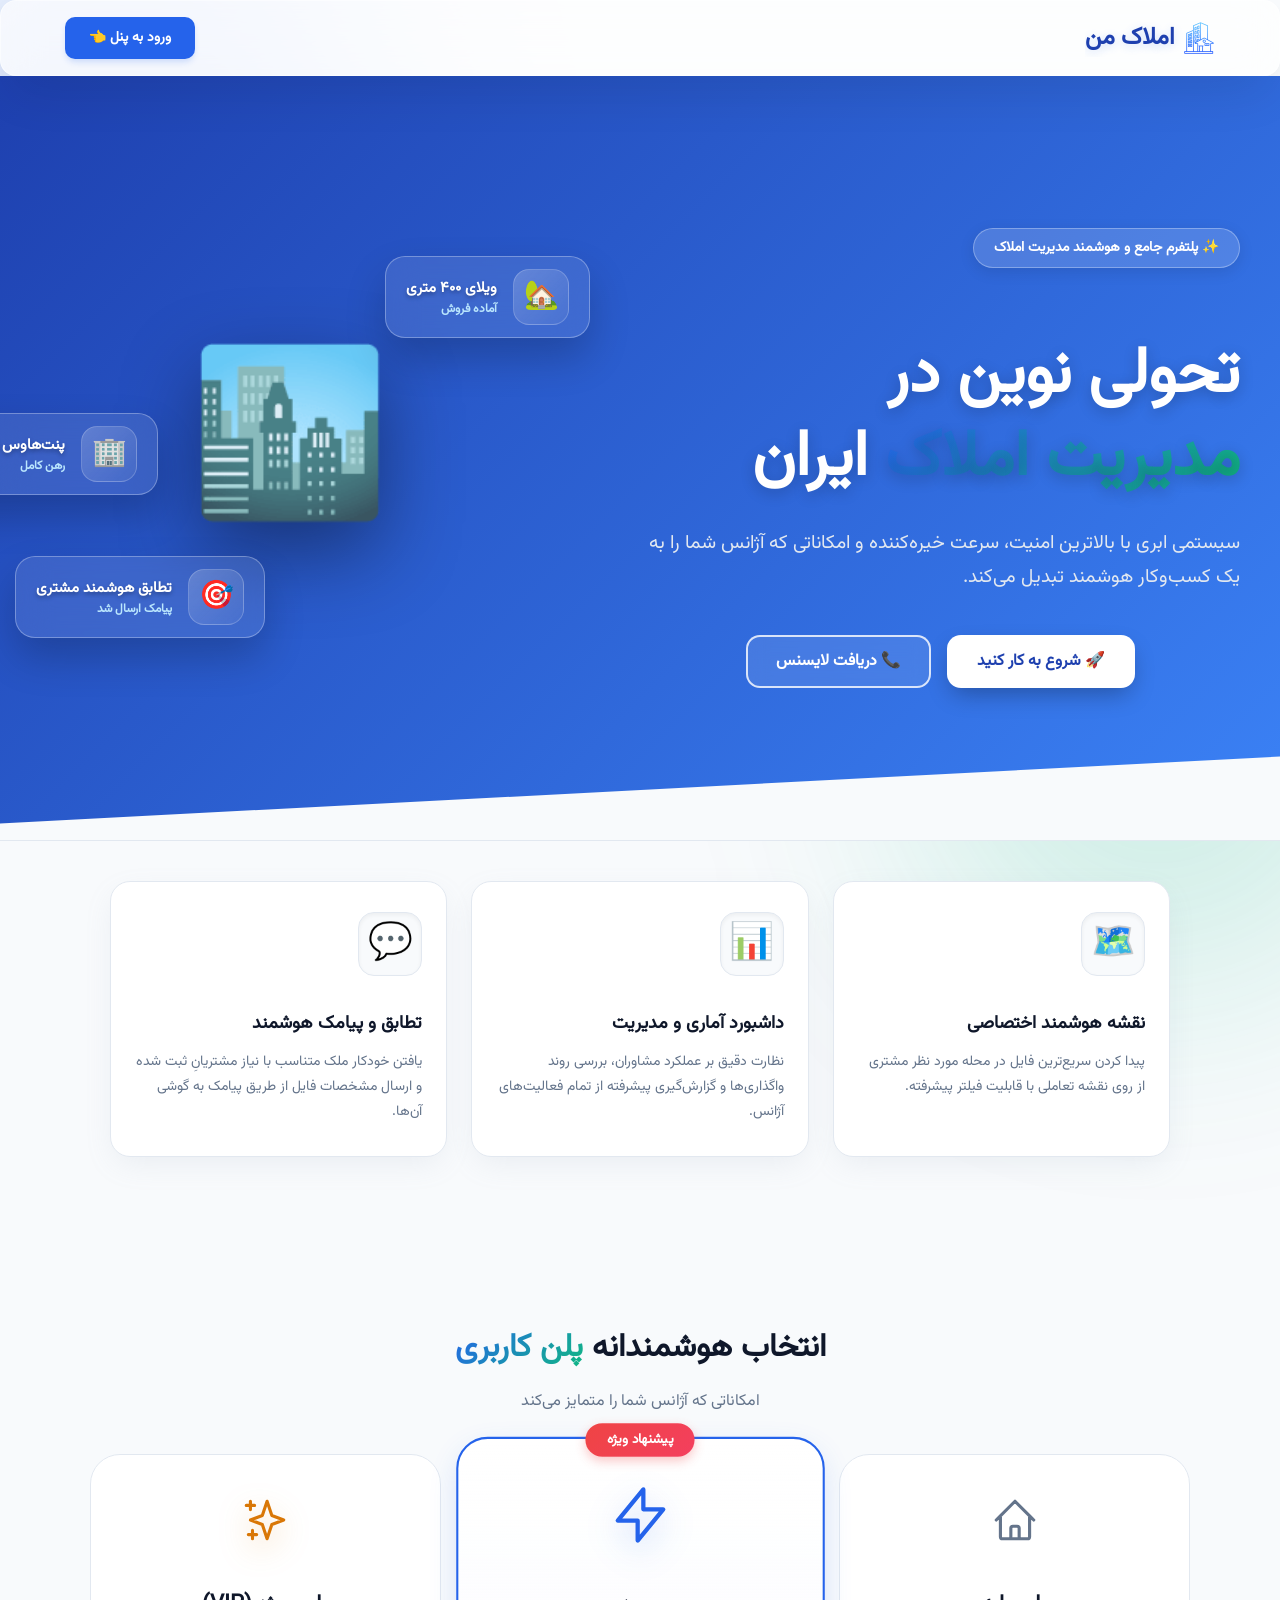
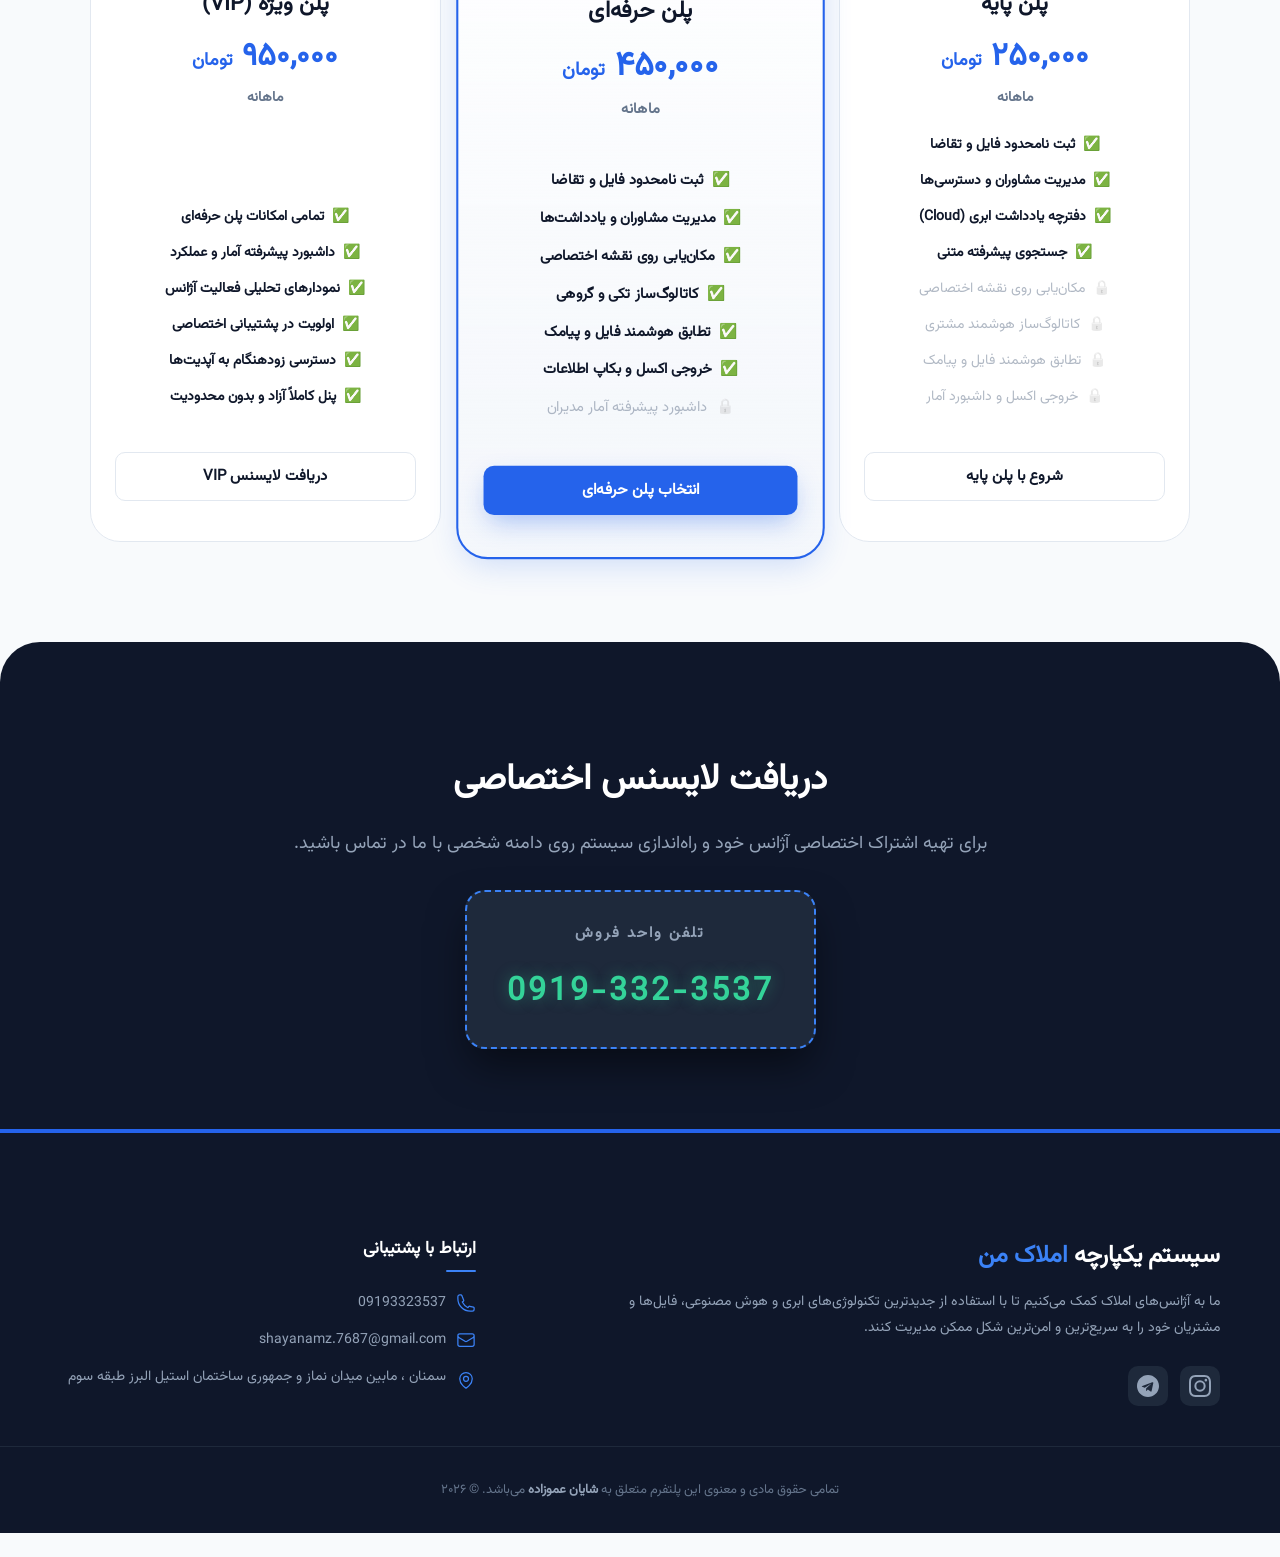
==== src/index.html @ 5f3d1de9 "fix: مرحلهٔ P2 — فایل‌های گم‌شده، sys_config، و حذف migration از هر ریکوئست ۱) فایل‌های باینری موقع " ====
<!DOCTYPE html>
<html lang="fa" dir="rtl">
<head>
    <meta charset="UTF-8">
    <meta name="viewport" content="width=device-width, initial-scale=1.0, maximum-scale=1.0, user-scalable=no">
    <title>سیستم یکپارچه املاک</title>
    
    <!-- ⚡ اتصال به شناسنامه اپلیکیشن (PWA) -->
    <link rel="manifest" href="manifest.json" crossorigin="use-credentials">
    <link rel="stylesheet" href="https://static.neshan.org/sdk/leaflet/v1.9.4/neshan-sdk/v1.0.8/index.css"/>
    <script src="https://static.neshan.org/sdk/leaflet/v1.9.4/neshan-sdk/v1.0.8/index.js"></script>
    <!-- <link rel="stylesheet" href="https://cdnjs.cloudflare.com/ajax/libs/leaflet/1.9.4/leaflet.min.css" /> -->
    <!-- <script src="https://cdnjs.cloudflare.com/ajax/libs/leaflet/1.9.4/leaflet.min.js"></script> -->
    
    <!-- 🌐 اضافه شدن لینک فونت آنلاین (پشتیبان) برای اطمینان ۱۰۰٪ از لود شدن فونت زیبای وزیرمتن -->
    <!-- <link href="https://cdn.jsdelivr.net/gh/rastikerdar/vazirmatn@v33.0.0/Vazirmatn-font-face.css" rel="stylesheet" type="text/css" /> -->
<!-- ⚡ PWA & Apple iOS Meta Tags -->
    <meta name="theme-color" content="#1e40af">
    <meta name="apple-mobile-web-app-capable" content="yes">
    <meta name="apple-mobile-web-app-status-bar-style" content="black-translucent">
    <meta name="apple-mobile-web-app-title" content="املاک من">
    <link rel="apple-touch-icon" href="icon-192.png">
    <!--<link rel="stylesheet" href="style.css"> -->
    
    <!-- 🛡️ فراخوانی فونت ۱۰۰٪ لوکال (لینک‌های خارجی حذف شد) -->
    <style>
        @font-face {
            font-family: 'Vazirmatn';
            src: url('assets/Vazirmatn.woff2') format('woff2');
            font-weight: normal;
            font-style: normal;
            font-display: block;
        }
    </style>
    
   <!-- <link rel="stylesheet" href="assets/leaflet.css" /> -->
    <link rel="stylesheet" href="assets/jalalidatepicker.min.css" />

    <style>
        :root {
            --bg-body: #f8fafc; --bg-card: #ffffff; --text-main: #0f172a; --text-muted: #64748b;
            --border: #e2e8f0; --bg-input: #f1f5f9; --bg-header: #ffffff; --bg-nav: #ffffff;
            --bg-price: #f0fdf4; --border-price: #a7f3d0; --shadow-soft: rgba(148, 163, 184, 0.15);
            --primary: #2563eb; --primary-hover: #1d4ed8; --secondary: #10b981;
        }
        .dark {
            --bg-body: #0f172a; --bg-card: #1e293b; --text-main: #f8fafc; --text-muted: #94a3b8;
            --border: #334155; --bg-input: #0f172a; --bg-header: #1e293b; --bg-nav: #1e293b;
            --bg-price: #064e3b; --border-price: #047857; --shadow-soft: rgba(0, 0, 0, 0.4);
            --primary: #3b82f6; --primary-hover: #60a5fa; --secondary: #34d399;
        }
        * { box-sizing: border-box; -webkit-tap-highlight-color: transparent; }
        
        body, input, select, textarea, button { 
            font-family: 'Vazirmatn', Tahoma, system-ui, -apple-system, sans-serif !important; 
        }
        body { margin: 0; background: var(--bg-body); color: var(--text-main); transition: background-color 0.3s; padding-bottom: 90px; overflow-x: hidden; }
        
        .fade-in { animation: fadeIn 0.4s ease-out; }
        @keyframes fadeIn { from { opacity: 0; transform: translateY(15px); } to { opacity: 1; transform: translateY(0); } }
        .hidden { display: none !important; }
        /* ⚡ ارتفاع اجباری برای کادرهای نقشه تا نامرئی نمانند ⚡ */
#map {
    height: 350px !important;
    width: 100% !important;
    border-radius: 12px;
    margin: 15px 0;
    z-index: 1; /* جلوگیری از رفتن نقشه زیر مُدال */
    background-color: #f1f5f9;
}

#main-map-container {
    height: 65vh !important;
    min-height: 400px !important;
    width: 100% !important;
    border-radius: 12px;
    z-index: 1;
    background-color: #f1f5f9;
}
        /* =========================================
           🚀 لندینگ پیج (فوق مدرن و شیشه‌ای)
           ========================================= */
        .blob-bg { position: fixed; border-radius: 50%; filter: blur(120px); z-index: -1; opacity: 0.6; pointer-events: none; }
        .blob-1 { top: -10%; left: -10%; width: 500px; height: 500px; background: rgba(37, 99, 235, 0.3); }
        .blob-2 { bottom: -10%; right: -10%; width: 500px; height: 500px; background: rgba(16, 185, 129, 0.3); }
        
        .glass-panel { background: rgba(255, 255, 255, 0.7); backdrop-filter: blur(20px); -webkit-backdrop-filter: blur(20px); border: 1px solid rgba(255, 255, 255, 0.5); box-shadow: 0 25px 50px -12px rgba(0, 0, 0, 0.1); }
        .dark .glass-panel { background: rgba(30, 41, 59, 0.8); border: 1px solid rgba(255, 255, 255, 0.1); }
        .text-gradient { background: linear-gradient(135deg, #2563eb, #10b981); -webkit-background-clip: text; -webkit-text-fill-color: transparent; display: inline-block; }

        .landing-nav { display: flex; justify-content: space-between; align-items: center; padding: 16px 5%; position: sticky; top: 0; z-index: 50; flex-wrap: nowrap; gap: 10px; width: 100%; box-sizing: border-box; }
        .landing-nav .logo { font-size: clamp(16px, 4vw, 24px); font-weight: 900; color: #1e40af; display: flex; align-items: center; gap: 8px; text-shadow: 0 2px 10px rgba(37,99,235,0.2); white-space: nowrap; flex-shrink: 1; overflow: hidden; text-overflow: ellipsis; }
        .landing-nav .logo-icon { background: linear-gradient(135deg, #2563eb, #1e40af); color: white; width: 32px; height: 32px; border-radius: 10px; box-shadow: 0 4px 15px rgba(37,99,235,0.4); display: flex; align-items: center; justify-content: center; font-size: 16px; flex-shrink: 0; }
        
        .hero-section { min-height: 85vh; display: flex; align-items: center; justify-content: center; padding: 40px 20px; text-align: center; position: relative; background: linear-gradient(135deg, #1e40af 0%, #3b82f6 100%); overflow: hidden; }
        .hero-section::after { content: ''; position: absolute; bottom: -50px; left: 0; right: 0; height: 100px; background: var(--bg-body); transform: skewY(-3deg); }
        
        .hero-wrapper { display: flex; flex-direction: column; align-items: center; max-width: 1200px; width: 100%; margin: 0 auto; gap: 40px; z-index: 2; position: relative; }
        .hero-content { max-width: 600px; z-index: 2; color: white; }
        .hero-visuals { position: relative; width: 100%; max-width: 400px; height: 350px; display: flex; align-items: center; justify-content: center; margin-top: 20px; }
        
        @media (min-width: 992px) {
            .hero-wrapper { flex-direction: row; text-align: right; justify-content: space-between; }
            .hero-content { text-align: right; margin: 0; }
            .hero-buttons { justify-content: flex-start; }
            .hero-visuals { margin-top: 0; max-width: 500px; height: 450px; }
        }

        .real-estate-mockup { position: relative; width: 100%; height: 100%; display: flex; align-items: center; justify-content: center; }
        .mockup-center { position: relative; z-index: 2; animation: float 8s ease-in-out infinite; }
        .floating-badge { position: absolute; background: rgba(255,255,255,0.1); backdrop-filter: blur(16px); -webkit-backdrop-filter: blur(16px); border: 1px solid rgba(255,255,255,0.3); padding: 12px 20px; border-radius: 20px; display: flex; align-items: center; gap: 16px; color: white; box-shadow: 0 20px 40px rgba(0,0,0,0.2); z-index: 3; white-space: nowrap; }
        .badge-icon { font-size: 28px; background: linear-gradient(135deg, rgba(255,255,255,0.2), rgba(255,255,255,0.05)); width: 56px; height: 56px; display: flex; align-items: center; justify-content: center; border-radius: 16px; border: 1px solid rgba(255,255,255,0.2); }
        .badge-text { display: flex; flex-direction: column; text-align: right; }
        .badge-text strong { font-size: 15px; font-weight: 900; text-shadow: 0 2px 4px rgba(0,0,0,0.3); }
        .badge-text span { font-size: 12px; color: #bae6fd; font-weight: bold; }
        
        .badge-1 { top: 5%; right: -10%; }
        .badge-2 { bottom: 10%; left: -5%; }
        .badge-3 { top: 40%; left: -20%; }
        @media (max-width: 480px) {
            .badge-1 { top: 0%; right: -5%; transform: scale(0.85); }
            .badge-2 { bottom: 5%; left: 0%; transform: scale(0.85); }
            .badge-3 { top: 35%; left: -10%; transform: scale(0.85); }
        }
        
        .float-anim { animation: float 6s ease-in-out infinite; }
        .delay-1 { animation-delay: -2s; }
        .delay-2 { animation-delay: -4s; }
        @keyframes float { 0% { transform: translateY(0px); } 50% { transform: translateY(-15px); } 100% { transform: translateY(0px); } }

        .hero-badge { display: inline-flex; align-items: center; gap: 8px; padding: 8px 20px; border-radius: 30px; background: rgba(255, 255, 255, 0.15); border: 1px solid rgba(255, 255, 255, 0.3); color: #ffffff; font-weight: bold; font-size: 14px; margin-bottom: 24px; box-shadow: 0 4px 15px rgba(0,0,0,0.1); }
        .hero-content h1 { font-size: clamp(2.2rem, 5vw, 4rem); font-weight: 900; margin-bottom: 24px; line-height: 1.3; color: #ffffff; text-shadow: 0 4px 15px rgba(0,0,0,0.2); }
        .hero-content p { font-size: clamp(1rem, 3vw, 1.2rem); line-height: 1.8; margin-bottom: 40px; color: #e2e8f0; }
        .hero-buttons { display: flex; justify-content: center; gap: 16px; flex-wrap: wrap; }
        
        .btn-hero-primary { background: #ffffff; color: #1e40af; border: none; padding: 14px 30px; border-radius: 14px; font-size: 16px; font-weight: bold; cursor: pointer; transition: all 0.3s ease; box-shadow: 0 10px 25px -5px rgba(0, 0, 0, 0.3); display: inline-flex; align-items: center; justify-content: center; gap: 8px; white-space: nowrap !important; flex-shrink: 0; }
        .btn-hero-primary:hover { transform: translateY(-3px); box-shadow: 0 15px 30px -5px rgba(0, 0, 0, 0.4); background: #f8fafc; }
        .btn-hero-secondary { background: rgba(255, 255, 255, 0.1); color: #ffffff; border: 2px solid rgba(255, 255, 255, 0.8); padding: 12px 28px; border-radius: 14px; font-size: 16px; font-weight: bold; cursor: pointer; transition: all 0.3s ease; display: inline-flex; align-items: center; justify-content: center; gap: 8px; white-space: nowrap !important; flex-shrink: 0; backdrop-filter: blur(10px); }
        .btn-hero-secondary:hover { background: #ffffff; color: #1e40af; border-color: #ffffff; transform: translateY(-3px); }

        .feature-grid { display: grid; grid-template-columns: repeat(auto-fit, minmax(280px, 1fr)); gap: 24px; max-width: 1100px; margin: 40px auto 80px; padding: 0 20px; position: relative; z-index: 10; }
        .feature-card { background: var(--bg-card); padding: 30px 24px; border-radius: 20px; border: 1px solid var(--border); box-shadow: 0 10px 30px -5px var(--shadow-soft); transition: all 0.3s; text-align: right; }
        .feature-card:hover { transform: translateY(-8px); box-shadow: 0 20px 40px -5px var(--shadow-soft); border-color: rgba(37,99,235,0.3); }
        .feature-card .f-icon { font-size: 36px; margin-bottom: 16px; display: inline-flex; align-items: center; justify-content: center; background: #f8fafc; width: 64px; height: 64px; border-radius: 16px; box-shadow: inset 0 2px 4px rgba(0,0,0,0.05); border: 1px solid var(--border); }
        .feature-card h3 { font-size: 18px; font-weight: 800; color: var(--text-main); margin-bottom: 12px; }
        .feature-card p { font-size: 14px; color: var(--text-muted); line-height: 1.8; margin: 0; }
        .contact-section { padding: 80px 20px; text-align: center; background: #0f172a; color: white; border-radius: 40px 40px 0 0; position: relative; }
        .contact-card { display: inline-block; margin-top: 30px; padding: 30px 40px; background: #1e293b; border: 2px dashed #3b82f6; border-radius: 20px; box-shadow: 0 20px 40px -5px rgba(0,0,0,0.5); transition: 0.3s; }
        .contact-card:hover { transform: scale(1.05); border-color: #10b981; }
        .phone-number { font-size: clamp(24px, 6vw, 32px); font-weight: 900; color: #34d399; letter-spacing: 3px; display: inline-block; margin-top: 10px; text-shadow: 0 0 15px rgba(52,211,153,0.4); white-space: nowrap; direction: ltr; }

        /* =========================================
           🛠️ استایل‌های داخل پنل (استاندارد و حرفه‌ای)
           ========================================= */
        .btn-modern { width: 100%; background: var(--primary); color: white; border: none; padding: 12px 20px; border-radius: 10px; font-size: 15px; font-weight: bold; cursor: pointer; transition: all 0.2s ease; box-shadow: 0 4px 6px -1px rgba(37, 99, 235, 0.2); display: inline-flex; align-items: center; justify-content: center; gap: 8px; white-space: nowrap !important;}
        .btn-modern:hover { background: var(--primary-hover); transform: translateY(-1px); box-shadow: 0 6px 12px -2px rgba(37, 99, 235, 0.3); }
        .btn-modern-outline { background: transparent; color: var(--text-main); border: 1px solid var(--border); box-shadow: none; }
        .btn-modern-outline:hover { background: var(--bg-input); border-color: #cbd5e1; transform: translateY(-1px); }
        .btn-modern-success { background: var(--secondary); box-shadow: 0 4px 6px -1px rgba(16, 185, 129, 0.2); }
        .btn-modern-success:hover { background: #059669; box-shadow: 0 6px 12px -2px rgba(16, 185, 129, 0.3); }

        /* فرم‌های ورود */
        .auth-container { min-height: 100vh; display: flex; align-items: center; justify-content: center; padding: 20px; position: relative; z-index: 10; }
        .auth-card { padding: 32px 24px; border-radius: 20px; width: 100%; max-width: 420px; text-align: center; position: relative; z-index: 10; }
        .auth-logo { font-size: 48px; margin-bottom: 16px; display: inline-flex; background: transparent; box-shadow: none; padding: 0; width: 80px; height: 80px; justify-content: center; align-items: center; margin: 0 auto 16px auto;}
        .auth-tabs { display: flex; background: var(--bg-input); border-radius: 12px; padding: 6px; margin-bottom: 24px; border: 1px solid var(--border); }
        .auth-tab { flex: 1; padding: 10px; border: none; background: none; border-radius: 8px; font-weight: bold; font-size: 14px; color: var(--text-muted); cursor: pointer; transition: all 0.2s ease; }
        .auth-tab.active { background: var(--bg-card); color: var(--primary); box-shadow: 0 2px 6px var(--shadow-soft); }

        .form-group { margin-bottom: 16px; text-align: right; }
        .form-group label { display: block; font-size: 13px; color: var(--text-main); margin-bottom: 6px; font-weight: bold; }
        .input-wrapper { position: relative; width: 100%; }
        .input-icon { position: absolute; right: 12px; top: 50%; transform: translateY(-50%); font-size: 16px; opacity: 0.6; pointer-events: none; }
        
        input, select, textarea { 
            width: 100%; padding: 12px; border: 1px solid var(--border); border-radius: 10px; 
            background: var(--bg-input); color: var(--text-main); font-size: 14px; outline: none; transition: all 0.2s ease; 
        }
        .input-wrapper input, .input-wrapper select { padding-right: 36px !important; padding-left: 12px !important; }
        input:focus, select:focus, textarea:focus { border-color: var(--primary); background: var(--bg-card); box-shadow: 0 0 0 3px rgba(37, 99, 235, 0.1); }
        input[type=number]::-webkit-inner-spin-button { -webkit-appearance: none; margin: 0; }
        input::placeholder, textarea::placeholder { letter-spacing: normal !important; font-family: 'Vazirmatn', Tahoma, sans-serif !important; }

        /* هدر اصلی برنامه */
        header { background: rgba(255,255,255,0.9); backdrop-filter: blur(10px); -webkit-backdrop-filter: blur(10px); border-bottom: 1px solid var(--border); position: sticky; top: 0; z-index: 40; }
        .dark header { background: rgba(15,23,42,0.9); border-bottom: 1px solid rgba(255,255,255,0.1); }
        .header-content { display: flex; justify-content: space-between; align-items: center; max-width: 1200px; margin: 0 auto; padding: 12px 16px; }
        .header-title { font-size: 18px; font-weight: bold; color: var(--text-main); margin: 0; display: flex; align-items: center; gap: 8px; }
        .agency-badge { background: var(--bg-input); border: 1px solid var(--border); padding: 4px 12px; border-radius: 8px; display: flex; flex-direction: column; align-items: flex-start; }
        .icon-btn { background: transparent; border: none; color: var(--text-main); width: 36px; height: 36px; border-radius: 10px; display: flex; align-items: center; justify-content: center; cursor: pointer; font-size: 16px; transition: 0.2s; flex-shrink: 0; }
        .icon-btn:hover { background: var(--border); transform: translateY(-1px); }
        .header-actions { display: flex !important; flex-direction: row !important; gap: 10px; align-items: center; flex-wrap: nowrap !important; justify-content: flex-end; }

        /* منوی پایین */
        nav { position: fixed; bottom: 0; left: 0; right: 0; background: rgba(255,255,255,0.95); backdrop-filter: blur(10px); border-top: 1px solid var(--border); z-index: 40; padding-bottom: env(safe-area-inset-bottom); }
        .dark nav { background: rgba(30,41,59,0.95); }
        .nav-container { display: flex; justify-content: space-around; align-items: flex-end; padding: 8px 2px; max-width: 800px; margin: 0 auto; gap: 2px; }
        .nav-item { flex: 1; min-width: 0; display: flex; flex-direction: column; align-items: center; justify-content: flex-end; background: none; border: none; color: var(--text-muted); padding: 6px 0; border-radius: 12px; transition: 0.2s; cursor: pointer; }
        .nav-item span.icon { font-size: 20px; margin-bottom: 4px; transition: transform 0.2s; display: flex; flex-direction: row; white-space: nowrap; justify-content: center; }
        .nav-item span.text { font-size: 10px; font-weight: bold; white-space: nowrap; letter-spacing: -0.5px; }
        .nav-item.active { color: var(--primary); }
        .nav-item.active span.icon { transform: translateY(-2px); }
      /* دکمه شناور مرکزی (FAB) */
        .nav-fab { width: 56px; height: 56px; background: linear-gradient(135deg, var(--primary), var(--secondary)); border-radius: 50%; display: flex; align-items: center; justify-content: center; box-shadow: 0 10px 20px rgba(37,99,235,0.4); transform: translateY(-20px); border: 4px solid var(--bg-card); transition: 0.3s; flex-shrink: 0; margin: 0 auto; }
        .nav-fab:hover { transform: translateY(-22px) scale(1.05); box-shadow: 0 15px 25px rgba(37,99,235,0.5); }
        .nav-fab span { font-size: 24px !important; margin: 0 !important; color: white !important;}
        
        /* ⚡ منوی افزودن (حالت پیش‌فرض برای گوشی: کشویی از پایین) */
        .action-sheet { 
            background: var(--bg-card); 
            position: absolute; 
            bottom: 0; 
            left: 0; 
            right: 0; 
            width: 100%;
            margin: 0;
            border-radius: 24px 24px 0 0; 
            padding: 24px; 
            box-shadow: 0 -10px 40px rgba(0,0,0,0.1); 
            transform: translateY(100%); 
            opacity: 1;
            transition: all 0.3s cubic-bezier(0.175, 0.885, 0.32, 1.275); 
            z-index: 1000; 
        }
        .modal-overlay.show-sheet .action-sheet { 
            transform: translateY(0); 
        }

        /* ⚡ استایل مخصوص دسکتاپ ویندوز/لپ‌تاپ (وسط‌چین و شیک) */
        @media (min-width: 768px) {
            .action-sheet { 
                position: relative; 
                width: 90%; 
                max-width: 420px; 
                border-radius: 24px; 
                box-shadow: 0 20px 50px rgba(0,0,0,0.2); 
                transform: scale(0.9) translateY(20px); 
                opacity: 0;
            }
            .modal-overlay.show-sheet .action-sheet { 
                transform: scale(1) translateY(0); 
                opacity: 1;
            }
        }

        /* لایوت‌های داخلی */
        .app-container { display: flex; flex-direction: column; padding: 16px; max-width: 1200px; margin: 0 auto; min-height: calc(100vh - 70px); }
        main { flex: 1 1 0%; width: 100%; min-width: 0; display: flex; flex-direction: column; }
        .form-card { background: var(--bg-card); border-radius: 16px; padding: 20px; box-shadow: 0 2px 8px rgba(0,0,0,0.04); border: 1px solid var(--border); margin: 0 auto 24px; max-width: 800px; width: 100%; }
        .tools-card { background: var(--bg-card); padding: 16px; border-radius: 16px; box-shadow: 0 2px 8px rgba(0,0,0,0.04); border: 1px solid var(--border); margin-bottom: 20px; }
        
        /* کارت‌های املاک */
        #properties-container, #demands-container, #guest-search-container, #guest-agencies-container { display: grid; grid-template-columns: 1fr; gap: 16px; }
        .property-card { background: var(--bg-card); border-radius: 16px; border: 1px solid var(--border); overflow: hidden; box-shadow: 0 2px 8px rgba(0,0,0,0.04); transition: 0.3s; display: flex; flex-direction: column; }
        .property-card:hover { transform: translateY(-3px); box-shadow: 0 8px 16px rgba(0,0,0,0.08); border-color: rgba(37,99,235,0.2); }
        .property-card.sold { opacity: 0.75; filter: grayscale(20%); }
        .property-card.vip-card { border: 2px solid #fbbf24; box-shadow: 0 4px 12px rgba(251, 191, 36, 0.15); }
        .card-header { background: var(--bg-input); padding: 12px 16px; border-bottom: 1px solid var(--border); display: flex; justify-content: space-between; align-items: center; flex-wrap: wrap; gap:8px;}
        .tags-container { display: flex; gap: 6px; flex-wrap: wrap; align-items: center; }
        .tag { padding: 4px 8px; border-radius: 6px; font-size: 11px; font-weight: bold; }
        .tag-sell { background: #dcfce7; color: #166534; }
        .tag-rent { background: #e0e7ff; color: #4338ca; }
        .tag-exchange { background: #fef08a; color: #854d0e; }
        .tag-partner { background: #ffedd5; color: #9a3412; }
        .tag-status-sold { background: #fee2e2; color: #991b1b; }
        .tag-demand { background: #e0f2fe; color: #0369a1; }
        .tag-vip { background: #fef3c7; color: #b45309; }
        
        .card-actions { display: flex; gap: 8px; flex-wrap: wrap; justify-content: flex-end;}
        .action-btn { background: var(--bg-card); color: var(--text-muted); border: 1px solid transparent; font-size: 16px; cursor: pointer; padding: 8px 12px; border-radius: 10px; transition: all 0.2s ease; display: flex; align-items: center; justify-content: center; box-shadow: 0 2px 5px var(--shadow-soft); font-family: 'Vazirmatn', sans-serif;}
        .action-btn:hover { background: var(--bg-input); border-color: var(--border); color: var(--primary); transform: translateY(-2px); box-shadow: 0 5px 10px var(--shadow-soft);}
        
        .card-body { padding: 16px; display: flex; flex-direction: column; flex: 1; }
        .card-title { font-size: 16px; font-weight: bold; margin: 0 0 12px 0; color: var(--text-main); display: flex; align-items: center; justify-content: space-between; gap: 8px; flex-wrap: wrap;}
        .card-meta { font-size: 12px; color: var(--text-muted); display: flex; gap: 8px; margin-bottom: 16px; flex-wrap: wrap; }
        .card-meta span { background: var(--bg-input); padding: 4px 8px; border-radius: 6px; border: 1px solid var(--border); font-weight: bold; }
        .card-prices { background: var(--bg-price); padding: 12px; border-radius: 10px; border: 1px dashed var(--border-price); margin-bottom: 16px; }
        .price-line { display: flex; justify-content: space-between; margin-bottom: 8px; font-size: 13px; font-weight: bold; }
        .price-value { color: var(--primary); font-size: 15px; font-weight: 900; }
        .card-desc { font-size: 13px; color: var(--text-muted); background: var(--bg-input); padding: 12px; border-radius: 8px; border: 1px solid var(--border); line-height: 1.6; margin-bottom: 12px; }

        .empty-state { display: flex !important; flex-direction: column !important; align-items: center !important; justify-content: center !important; text-align: center !important; padding: 60px 20px; color: var(--text-muted); grid-column: 1 / -1 !important; width: 100% !important; margin: 0 auto; }
        .empty-state span { font-size: 56px; margin-bottom: 16px; opacity: 0.5; display: block; }

        /* پاپ‌آپ‌ها */
        .modal-overlay { position: fixed; inset: 0; background: rgba(15, 23, 42, 0.7); backdrop-filter: blur(4px); display: flex; align-items: center; justify-content: center; z-index: 100; }
        .modal-box { background: var(--bg-card); border-radius: 20px; width: 90%; max-width: 400px; padding: 24px; box-shadow: 0 20px 25px -5px rgba(0,0,0,0.3); border: 1px solid var(--border); }
        .modal-title { font-size: 18px; font-weight: bold; color: var(--text-main); margin: 0 0 12px 0; display: flex; align-items: center; gap: 8px; }
        
        .gallery-modal { background: rgba(15, 23, 42, 0.95); flex-direction: column; z-index: 1000; }
        .gallery-img-container { flex: 1; display: flex; align-items: center; justify-content: center; width: 100%; padding: 20px; }
        .gallery-img-container img { max-width: 100%; max-height: 80vh; border-radius: 12px; object-fit: contain; box-shadow: 0 10px 30px rgba(0,0,0,0.5); }
        .gallery-controls { display: flex; gap: 20px; padding: 20px; width: 100%; justify-content: center; background: rgba(0,0,0,0.5); }
        .btn-gallery-close { position: absolute; top: 20px; right: 20px; background: rgba(255,255,255,0.1); border: none; color: white; font-size: 30px; width: 45px; height: 45px; border-radius: 50%; cursor: pointer; display: flex; align-items: center; justify-content: center; transition: 0.2s; }
        .btn-gallery-close:hover { background: #ef4444; transform: rotate(90deg); }

        .toast { position: fixed; bottom: 90px; left: 50%; transform: translateX(-50%) translateY(100px); background: #1e293b; color: white; padding: 12px 24px; border-radius: 20px; font-size: 13px; font-weight: bold; opacity: 0; transition: 0.4s cubic-bezier(0.68, -0.55, 0.265, 1.55); z-index: 9999; box-shadow: 0 10px 15px rgba(0,0,0,0.2); border: 1px solid #334155; }
        .toast.show { transform: translateX(-50%) translateY(0); opacity: 1; }

        /* متفرقه فرم‌ها */
        .deal-group { display: flex; background: var(--bg-input); border: 1px solid var(--border); padding: 4px; border-radius: 10px; }
        .deal-btn { flex: 1; padding: 10px; border: none; background: none; border-radius: 8px; font-size: 13px; color: var(--text-muted); cursor: pointer; font-weight: bold; transition: 0.2s; }
        .deal-btn.active { background: var(--bg-card); color: var(--primary); box-shadow: 0 2px 4px var(--shadow-soft); }
        
        .checkbox-group { display: flex; gap: 16px; align-items: center; background: rgba(245, 158, 11, 0.05); padding: 12px; border-radius: 10px; border: 1px solid rgba(245, 158, 11, 0.2); margin-top: 8px; flex-wrap: wrap; }
        .checkbox-label { display: flex; align-items: center; gap: 8px; cursor: pointer; font-size: 14px; font-weight: bold; color: var(--text-main); user-select: none; }
        .checkbox-label input[type="checkbox"] { width: 18px; height: 18px; cursor: pointer; accent-color: var(--primary); margin: 0; }

        .card-images { display: flex; gap: 8px; overflow-x: auto; padding-bottom: 8px; margin-top: auto; }
        .card-images img { height: 70px; width: 70px; object-fit: cover; border-radius: 8px; border: 1px solid var(--border); flex-shrink: 0; cursor: pointer; transition: 0.2s;}
        .card-images img:hover { transform: scale(1.05); }

        .grid-2 { display: grid; grid-template-columns: 1fr; gap: 16px; margin-bottom: 16px; }
        .filters-grid { display: grid; grid-template-columns: repeat(auto-fit, minmax(140px, 1fr)); gap: 12px; margin-bottom: 16px; }

        @media (min-width: 640px) {
            .grid-2 { grid-template-columns: 1fr 1fr; }
            #properties-container, #demands-container, #guest-search-container { grid-template-columns: repeat(auto-fill, minmax(320px, 1fr)); }
            #guest-agencies-container { grid-template-columns: repeat(auto-fill, minmax(300px, 1fr)); }
            .form-card { padding: 24px; }
        }
        @media (min-width: 768px) {
            body { padding-bottom: 24px; }
            .app-container { flex-direction: row !important; align-items: flex-start; padding: 24px 16px; gap: 24px; }
            nav { position: sticky; top: 90px; width: 240px; background: var(--bg-card); border: 1px solid var(--border); border-radius: 16px; box-shadow: 0 4px 6px -1px var(--shadow-soft); padding: 16px; flex-shrink: 0; }
            .nav-container { flex-direction: column; gap: 8px; }
            .nav-item { flex-direction: row !important; justify-content: flex-start; align-items: center !important; padding: 12px 16px; gap: 12px; width: 100%; border-radius: 12px; }
            .nav-item span.icon { margin: 0; font-size: 20px; }
            .nav-item span.text { font-size: 14px; }
            main { width: auto; }
          /* ⚡ استایل اختصاصی دکمه افزودن برای ویندوز/دسکتاپ */
        #tab-add-center { flex: none !important; width: 100%; padding: 0 !important; margin: 16px 0; }
        .nav-fab { width: 100%; height: 48px; border-radius: 12px; transform: none; border: none; margin: 0; box-shadow: 0 4px 15px rgba(37, 99, 235, 0.3); }
        .nav-fab:hover { transform: translateY(-2px); box-shadow: 0 6px 20px rgba(37, 99, 235, 0.4); }
        .nav-fab::after { content: "افزودن فایل یا تقاضا"; color: white; font-size: 14px; font-weight: bold; margin-right: 8px; font-family: 'Vazirmatn', Tahoma, sans-serif; }
        }
      /* ⚡ استایل‌های لیست فشرده (Compact Mode) */
        .compact-card { padding: 16px; cursor: pointer; transition: 0.2s; display: flex; flex-direction: column; gap: 10px; border-right: 4px solid var(--primary); }
        .compact-card:hover { background: var(--bg-input); transform: translateX(-5px); }
        .compact-header { display: flex; justify-content: space-between; align-items: center; font-size: 14px; font-weight: 900; color: var(--text-main); }
        .compact-meta { font-size: 12px; color: var(--text-muted); display: flex; justify-content: space-between; font-weight: bold; }
    </style>
</head>
<body>

    <div class="blob-bg blob-1"></div>
    <div class="blob-bg blob-2"></div>

    <!-- ⚡ لندینگ پیج -->
    <div id="landing-view" class="landing-container fade-in hidden">
        <nav class="landing-nav glass-panel">
            <div class="logo"><span class="logo-icon" style="background:transparent; box-shadow:none;"><img src="assets/logo.png" alt="logo" style="width:100%; height:100%; object-fit:contain;" onerror="this.onerror=null; this.parentNode.innerHTML='🏢';"></span> املاک من</div>
            <button onclick="goToAuth()" class="btn-modern" style="width: max-content; min-width: 130px; padding: 10px 20px; font-size: 14px; white-space: nowrap !important; flex-shrink: 0;">ورود به پنل 👈</button>
        </nav>
        
        <header class="hero-section">
            <div class="hero-wrapper">
                <div class="hero-content">
                    <div class="hero-badge">✨ پلتفرم جامع و هوشمند مدیریت املاک</div>
                    <h1>تحولی نوین در <span class="text-gradient">مدیریت املاک</span> ایران</h1>
                    <p>سیستمی ابری با بالاترین امنیت، سرعت خیره‌کننده و امکاناتی که آژانس شما را به یک کسب‌وکار هوشمند تبدیل می‌کند.</p>
                    <div class="hero-buttons">
                        <button onclick="goToAuth()" class="btn-hero-primary">🚀 شروع به کار کنید</button>
                        <button onclick="scrollToContact()" class="btn-hero-secondary">📞 دریافت لایسنس</button>
                    </div>
                </div>
                
                <div class="hero-visuals">
                    <div class="real-estate-mockup">
                        <div class="floating-badge badge-1 float-anim">
                            <div class="badge-icon">🏡</div>
                            <div class="badge-text">
                                <strong>ویلای ۴۰۰ متری</strong>
                                <span>آماده فروش</span>
                            </div>
                        </div>
                        <div class="floating-badge badge-2 float-anim delay-1">
                            <div class="badge-icon">🎯</div>
                            <div class="badge-text">
                                <strong>تطابق هوشمند مشتری</strong>
                                <span>پیامک ارسال شد</span>
                            </div>  
                       </div>
                        <div class="floating-badge badge-3 float-anim delay-2">
                            <div class="badge-icon">🏢</div>
                            <div class="badge-text">
                                <strong>پنت‌هاوس نیاوران</strong>
                                <span>رهن کامل</span>
                            </div>
                        </div>
                        <div class="mockup-center">
                            <span style="font-size: 160px; filter: drop-shadow(0 30px 40px rgba(0,0,0,0.4)); display: block; transform: translateY(-10px);">🏙️</span>
                        </div>
                    </div>
                </div>
            </div>
        </header>
        
        <div class="feature-grid">
            <div class="feature-card">
                <div class="f-icon">🗺️</div>
                <h3>نقشه هوشمند اختصاصی</h3>
                <p>پیدا کردن سریع‌ترین فایل در محله مورد نظر مشتری از روی نقشه تعاملی با قابلیت فیلتر پیشرفته.</p>
            </div>
            
            <div class="feature-card">
                <div class="f-icon">📊</div>
                <h3>داشبورد آماری و مدیریت</h3>
                <p>نظارت دقیق بر عملکرد مشاوران، بررسی روند واگذاری‌ها و گزارش‌گیری پیشرفته از تمام فعالیت‌های آژانس.</p>
            </div>
            
            <div class="feature-card">
                <div class="f-icon">💬</div>
                <h3>تطابق و پیامک هوشمند</h3>
                <p>یافتن خودکار ملک متناسب با نیاز مشتریانِ ثبت شده و ارسال مشخصات فایل از طریق پیامک به گوشی آن‌ها.</p>
            </div>
        </div>
<style>
.pricing-section { padding: 60px 20px; text-align: center; position: relative; z-index: 10; }
.pricing-grid { display: grid; grid-template-columns: repeat(auto-fit, minmax(280px, 1fr)); gap: 24px; max-width: 1100px; margin: 40px auto; align-items: stretch; }

/* 💎 کارت پایه با انیمیشن نرم */
.plan-card { 
    background: var(--bg-card); 
    padding: 40px 24px; 
    border-radius: 30px; 
    border: 1px solid var(--border); 
    position: relative; 
    transition: all 0.4s cubic-bezier(0.23, 1, 0.32, 1); 
    display: flex; 
    flex-direction: column; 
    align-items: center; 
}

/* ⚡ انیمیشن هاور نامحسوس برای پلن‌های غیرمحبوب */
.plan-card:not(.popular):hover { 
    transform: translateY(-8px); 
    box-shadow: 0 15px 30px -5px rgba(0, 0, 0, 0.6), 0 0 15px rgba(100, 116, 139, 0.15); 
    border-color: #475569; 
}

/* 👑 افکت طعمه و هاور برای پلن حرفه‌ای */
.plan-card.popular { 
    border: 2px solid var(--primary); 
    transform: scale(1.05); 
    box-shadow: 0 10px 30px -5px rgba(37, 99, 235, 0.2); 
    background: linear-gradient(180deg, var(--bg-card) 0%, rgba(37, 99, 235, 0.02) 100%);
    z-index: 2;
}

.plan-card.popular:hover { 
    transform: scale(1.08) translateY(-8px); 
    box-shadow: 0 25px 60px -10px rgba(37, 99, 235, 0.5); 
}

.plan-card:last-child:hover { 
    border-color: #d97706; 
    box-shadow: 0 20px 40px -10px rgba(217, 119, 6, 0.3); 
}

.plan-badge { 
    position: absolute; top: -15px; background: linear-gradient(135deg, #ef4444, #f43f5e); color: white; 
    padding: 6px 20px; border-radius: 20px; font-size: 13px; font-weight: 900; box-shadow: 0 4px 10px rgba(239, 68, 68, 0.3);
}

.plan-icon { margin-bottom: 20px; display: flex; justify-content: center; align-items: center; transition: transform 0.4s; }
.plan-card:hover .plan-icon { transform: rotate(5deg) scale(1.05); }

.plan-name { font-size: 22px; font-weight: 900; margin-bottom: 10px; color: var(--text-main); }
.plan-price { font-size: 32px; font-weight: 900; color: var(--primary); margin-bottom: 5px; }
.plan-period { font-size: 14px; color: var(--text-muted); margin-bottom: 25px; font-weight: bold; }

.plan-features { list-style: none; padding: 0; margin: 0 0 30px 0; text-align: center; width: 100%; margin-top: auto; }
.plan-features li { margin-bottom: 14px; font-size: 14px; color: var(--text-main); display: flex; align-items: center; justify-content: center; gap: 8px; font-weight: bold; }
.plan-features li::before { content: '✅'; font-size: 14px; color: #10b981; }
.plan-features li.disabled { color: var(--text-muted); opacity: 0.5; font-weight: normal; }
.plan-features li.disabled::before { content: '🔒'; filter: grayscale(100%); opacity: 0.5; }

/* انیمیشن ورودی کل بخش */
@keyframes fadeInSlideUp {
    0% { opacity: 0; transform: translateY(40px); }
    100% { opacity: 1; transform: translateY(0); }
}
.fade-in-section { animation: fadeInSlideUp 0.8s ease-out forwards; opacity: 0; }
</style>

<section id="pricing-section" class="pricing-section fade-in-section">
    <h2 style="font-size: 32px; font-weight: 900; margin-bottom: 10px;">انتخاب هوشمندانه <span class="text-gradient">پلن کاربری</span></h2>
    <p style="color: var(--text-muted); font-size: 16px;">امکاناتی که آژانس شما را متمایز می‌کند</p>

    <div class="pricing-grid">
        
        <div class="plan-card">
            <div class="plan-icon" style="color: #64748b;">
                <svg width="50" height="50" fill="none" stroke="currentColor" stroke-width="1.5" viewBox="0 0 24 24"><path stroke-linecap="round" stroke-linejoin="round" d="M3 12l2-2m0 0l7-7 7 7M5 10v10a1 1 0 001 1h3m10-11l2 2m-2-2v10a1 1 0 01-1 1h-3m-6 0a1 1 0 001-1v-4a1 1 0 011-1h2a1 1 0 011 1v4a1 1 0 001 1m-6 0h6"></path></svg>
            </div>
            <h3 class="plan-name">پلن پایه</h3>
            <div class="plan-price">۲۵۰,۰۰۰ <span style="font-size: 18px;">تومان</span></div>
            <div class="plan-period">ماهانه</div>
            <ul class="plan-features">
                <li>ثبت نامحدود فایل و تقاضا</li>
                <li>مدیریت مشاوران و دسترسی‌ها</li>
                <li>دفترچه یادداشت ابری (Cloud)</li>
                <li>جستجوی پیشرفته متنی</li>
                <li class="disabled">مکان‌یابی روی نقشه اختصاصی</li>
                <li class="disabled">کاتالوگ‌ساز هوشمند مشتری</li>
                <li class="disabled">تطابق هوشمند فایل و پیامک</li>
                <li class="disabled">خروجی اکسل و داشبورد آمار</li>
            </ul>
            <button onclick="scrollToContact()" class="btn-modern btn-modern-outline" style="width: 100%;">شروع با پلن پایه</button>
        </div>

        <div class="plan-card popular">
            <div class="plan-badge">پیشنهاد ویژه</div>
            <div class="plan-icon" style="color: #2563eb; filter: drop-shadow(0 10px 15px rgba(37,99,235,0.3));">
                <svg width="65" height="65" fill="none" stroke="currentColor" stroke-width="1.5" viewBox="0 0 24 24"><path stroke-linecap="round" stroke-linejoin="round" d="M13 10V3L4 14h7v7l9-11h-7z"></path></svg>
            </div>
            <h3 class="plan-name">پلن حرفه‌ای</h3>
            <div class="plan-price">۴۵۰,۰۰۰ <span style="font-size: 18px;">تومان</span></div>
            <div class="plan-period">ماهانه</div>
            <ul class="plan-features">
                <li>ثبت نامحدود فایل و تقاضا</li>
                <li>مدیریت مشاوران و یادداشت‌ها</li>
                <li><b>مکان‌یابی روی نقشه اختصاصی</b></li>
                <li><b>کاتالوگ‌ساز تکی و گروهی</b></li>
                <li><b>تطابق هوشمند فایل و پیامک</b></li>
                <li><b>خروجی اکسل و بکاپ اطلاعات</b></li>
                <li class="disabled">داشبورد پیشرفته آمار مدیران</li>
            </ul>
            <button onclick="scrollToContact()" class="btn-modern" style="width: 100%; box-shadow: 0 10px 25px -5px rgba(37, 99, 235, 0.4);">انتخاب پلن حرفه‌ای</button>
        </div>

        <div class="plan-card">
            <div class="plan-icon" style="color: #d97706; filter: drop-shadow(0 10px 15px rgba(217,119,6,0.3));">
                <svg width="50" height="50" fill="none" stroke="currentColor" stroke-width="1.5" viewBox="0 0 24 24"><path stroke-linecap="round" stroke-linejoin="round" d="M5 3v4M3 5h4M6 17v4m-2-2h4m5-16l2.286 6.857L21 12l-5.714 2.143L13 21l-2.286-6.857L5 12l5.714-2.143L13 3z"></path></svg>
            </div>
            <h3 class="plan-name">پلن ویژه (VIP)</h3>
            <div class="plan-price">۹۵۰,۰۰۰ <span style="font-size: 18px;">تومان</span></div>
            <div class="plan-period">ماهانه</div>
            <ul class="plan-features">
                <li><b>تمامی امکانات پلن حرفه‌ای</b></li>
                <li><b>داشبورد پیشرفته آمار و عملکرد</b></li>
                <li><b>نمودارهای تحلیلی فعالیت آژانس</b></li>
                <li>اولویت در پشتیبانی اختصاصی</li>
                <li>دسترسی زودهنگام به آپدیت‌ها</li>
                <li><b>پنل کاملاً آزاد و بدون محدودیت</b></li>
            </ul>
            <button onclick="scrollToContact()" class="btn-modern btn-modern-outline" style="width: 100%;">دریافت لایسنس VIP</button>
        </div>
    </div>
</section>

<script>
    document.addEventListener('DOMContentLoaded', function() {
        const cards = document.querySelectorAll('.plan-card'); // کلاس جاوااسکریپت رو با کارت‌ها هماهنگ کردم
        
        const observerOptions = {
            root: null,
            threshold: 0.25,
            rootMargin: '0px 0px -50px 0px'
        };

        const observer = new IntersectionObserver((entries, observer) => {
            entries.forEach(entry => {
                if (entry.isIntersecting) {
                    entry.target.classList.add('is-visible');
                    observer.unobserve(entry.target);
                }
            });
        }, observerOptions);

        cards.forEach(card => {
            observer.observe(card);
        });
    });
</script>
        <section id="contact-section" class="contact-section">
            <h2 style="font-size: 36px; margin-bottom: 20px; font-weight: 900;">دریافت لایسنس اختصاصی</h2>
            <p style="color: #94a3b8; font-size: 18px; max-width: 700px; margin: 0 auto; line-height: 1.8;">برای تهیه اشتراک اختصاصی آژانس خود و راه‌اندازی سیستم روی دامنه شخصی با ما در تماس باشید.</p>
            <div class="contact-card">
                <div style="font-size: 15px; color: #94a3b8; margin-bottom: 12px; font-weight: 800; letter-spacing: 2px;">تلفن واحد فروش</div>
                <a href="tel:09193323537" class="phone-number" dir="ltr" style="text-decoration: none;">0919-332-3537</a>
            </div>
        </section>
        <footer class="modern-footer" dir="rtl">
    <div class="footer-container">
        <div class="footer-grid">
            
            <div class="footer-col brand-col">
                <h3 class="footer-brand">سیستم یکپارچه <span>املاک من</span></h3>
                <p class="footer-desc">
                    ما به آژانس‌های املاک کمک می‌کنیم تا با استفاده از جدیدترین تکنولوژی‌های ابری و هوش مصنوعی، فایل‌ها و مشتریان خود را به سریع‌ترین و امن‌ترین شکل ممکن مدیریت کنند.
                </p>
                <div class="social-links">
                    <a href="#" title="اینستاگرام" class="social-icon">
                        <svg width="22" height="22" fill="currentColor" viewBox="0 0 24 24"><path d="M12 2.163c3.204 0 3.584.012 4.85.07 3.252.148 4.771 1.691 4.919 4.919.058 1.265.069 1.645.069 4.849 0 3.205-.012 3.584-.069 4.849-.149 3.225-1.664 4.771-4.919 4.919-1.266.058-1.644.07-4.85.07-3.204 0-3.584-.012-4.849-.07-3.26-.149-4.771-1.699-4.919-4.92-.058-1.265-.07-1.644-.07-4.849 0-3.204.013-3.583.07-4.849.149-3.227 1.664-4.771 4.919-4.919 1.266-.057 1.645-.069 4.849-.069zM12 0C8.741 0 8.333.014 7.053.072 2.695.272.273 2.69.073 7.052.014 8.333 0 8.741 0 12c0 3.259.014 3.668.072 4.948.2 4.358 2.618 6.78 6.98 6.98C8.333 23.986 8.741 24 12 24c3.259 0 3.668-.014 4.948-.072 4.354-.2 6.782-2.618 6.979-6.98.059-1.28.073-1.689.073-4.948 0-3.259-.014-3.667-.072-4.947-.196-4.354-2.617-6.78-6.979-6.98C15.668.014 15.259 0 12 0zm0 5.838a6.162 6.162 0 100 12.324 6.162 6.162 0 000-12.324zM12 16a4 4 0 110-8 4 4 0 010 8zm6.406-11.845a1.44 1.44 0 100 2.881 1.44 1.44 0 000-2.881z"/></svg>
                    </a>
                    <a href="#" title="تلگرام" class="social-icon">
                        <svg width="22" height="22" fill="currentColor" viewBox="0 0 24 24"><path d="M12 0C5.373 0 0 5.373 0 12s5.373 12 12 12 12-5.373 12-12S18.627 0 12 0zm5.894 8.221l-1.97 9.28c-.145.658-.537.818-1.084.508l-3-2.21-1.446 1.394c-.14.18-.357.223-.548.223l.188-2.85 5.18-4.686c.223-.195-.054-.285-.346-.096l-6.405 4.03-2.76-.86c-.6-.188-.61-.6.125-.89l10.796-4.162c.5-.188.948.11.77.429z"/></svg>
                    </a>
                </div>
            </div>

            <div class="footer-col">
                <h4 class="footer-title">ارتباط با پشتیبانی</h4>
                <ul class="footer-contact">
                    <li>
                        <svg width="20" height="20" fill="none" stroke="currentColor" stroke-width="1.5" viewBox="0 0 24 24"><path stroke-linecap="round" stroke-linejoin="round" d="M2.25 6.75c0 8.284 6.716 15 15 15h2.25a2.25 2.25 0 002.25-2.25v-1.372c0-.516-.351-.966-.852-1.091l-4.423-1.106c-.44-.11-.902.055-1.173.417l-.97 1.293c-2.896-1.466-5.309-3.879-6.775-6.775l1.293-.97c.362-.271.527-.733.417-1.173L6.963 3.102a1.125 1.125 0 00-1.091-.852H4.5A2.25 2.25 0 002.25 4.5v2.25z"></path></svg>
                        <span>09193323537</span>
                    </li>
                    <li>
                        <svg width="20" height="20" fill="none" stroke="currentColor" stroke-width="1.5" viewBox="0 0 24 24"><path stroke-linecap="round" stroke-linejoin="round" d="M21.75 6.75v10.5a2.25 2.25 0 01-2.25 2.25h-15a2.25 2.25 0 01-2.25-2.25V6.75m19.5 0A2.25 2.25 0 0019.5 4.5h-15a2.25 2.25 0 00-2.25 2.25m19.5 0v.243a2.25 2.25 0 01-1.07 1.916l-7.5 4.615a2.25 2.25 0 01-2.36 0L3.32 8.91a2.25 2.25 0 01-1.07-1.916V6.75"></path></svg>
                        <span>shayanamz.7687@gmail.com</span>
                    </li>
                    <li style="align-items: flex-start;">
                        <svg width="20" height="20" fill="none" stroke="currentColor" stroke-width="1.5" viewBox="0 0 24 24" style="margin-top: 4px;"><path stroke-linecap="round" stroke-linejoin="round" d="M15 10.5a3 3 0 11-6 0 3 3 0 016 0z"></path><path stroke-linecap="round" stroke-linejoin="round" d="M19.5 10.5c0 7.142-7.5 11.25-7.5 11.25S4.5 17.642 4.5 10.5a7.5 7.5 0 1115 0z"></path></svg>
                        <span style="line-height: 1.6;">سمنان ، مابین میدان نماز و جمهوری ساختمان استیل البرز طبقه سوم</span>
                    </li>
                </ul>
            </div>

            <!--<div class="footer-col">
                <h4 class="footer-title">نمادهای اعتماد</h4>
                <div class="trust-badges">
                    <div class="badge-placeholder">اینماد</div>
                    <div class="badge-placeholder">ساماندهی</div>
                </div>
            </div>-->

        </div>
    </div>

    <div class="footer-bottom">
        <p>تمامی حقوق مادی و معنوی این پلتفرم متعلق به <strong>شایان عموزاده</strong> می‌باشد. © ۲۰۲۶</p>
    </div>
</footer>

<style>
    .modern-footer {
        background-color: #0f172a; 
        color: #e2e8f0;
        font-family: 'Vazirmatn', Tahoma, sans-serif;
        position: relative;
        overflow: hidden;
        margin-top: 0; /* ⬅️ این مقدار صفر شد تا نوار سفید برای همیشه حذف بشه */
        border-top: 4px solid #2563eb; 
    }

    .footer-container {
        max-width: 1200px;
        margin: 0 auto;
        padding: 80px 20px 40px; /* ⬅️ فاصله داخلی از بالا رو بیشتر کردیم تا فضای تنفس داشته باشه */
    }

    .footer-grid {
        display: grid;
        grid-template-columns: 1.5fr 1fr; /* ⬅️ چون فعلاً ۲ ستون داری، این حالت تعادل رو حفظ می‌کنه */
        gap: 120px; /* ⬅️ فاصله بین متن معرفی و اطلاعات تماس رو حسابی زیاد کردیم */
    }

    .footer-brand {
        font-size: 24px;
        font-weight: 900;
        color: #ffffff;
        margin-bottom: 15px;
    }

    .footer-brand span {
        color: #3b82f6; /* هایلایت اسم برند */
    }

    .footer-desc {
        font-size: 14px;
        line-height: 1.8;
        color: #94a3b8;
        margin-bottom: 25px;
    }

    .social-links {
        display: flex;
        gap: 12px;
    }

    .social-icon {
        display: flex;
        align-items: center;
        justify-content: center;
        width: 40px;
        height: 40px;
        background-color: #1e293b;
        color: #94a3b8;
        border-radius: 10px;
        transition: 0.3s ease;
    }

    .social-icon:hover {
        background-color: #3b82f6;
        color: #ffffff;
        transform: translateY(-3px);
    }

    .footer-title {
        font-size: 17px;
        font-weight: 700;
        color: #ffffff;
        margin-bottom: 20px;
        position: relative;
        padding-bottom: 10px;
    }

    /* خط کوچک زیر تیترها */
    .footer-title::after {
        content: '';
        position: absolute;
        right: 0;
        bottom: 0;
        width: 30px;
        height: 2px;
        background-color: #3b82f6;
        border-radius: 2px;
    }

    .footer-links {
        list-style: none;
        padding: 0;
        margin: 0;
    }

    .footer-links li {
        margin-bottom: 12px;
    }

    .footer-links a {
        color: #94a3b8;
        text-decoration: none;
        font-size: 14px;
        transition: 0.2s ease;
        display: inline-block;
    }

    .footer-links a:hover {
        color: #3b82f6;
        transform: translateX(-5px); /* حرکت نرم به سمت چپ (در راست‌چین) */
    }

    .footer-contact {
        list-style: none;
        padding: 0;
        margin: 0;
    }

    .footer-contact li {
        display: flex;
        align-items: center;
        gap: 10px;
        color: #94a3b8;
        font-size: 14px;
        margin-bottom: 15px;
    }

    .footer-contact svg {
        color: #3b82f6;
        flex-shrink: 0;
    }

    .trust-badges {
        display: flex;
        gap: 15px;
        flex-wrap: wrap;
    }

    /* باکس موقت برای نمادها تا زمانی که عکس اصلی رو بذاری */
    .badge-placeholder {
        width: 80px;
        height: 80px;
        background-color: #1e293b;
        border: 1px dashed #475569;
        border-radius: 12px;
        display: flex;
        align-items: center;
        justify-content: center;
        font-size: 12px;
        color: #64748b;
        font-weight: bold;
        transition: 0.3s;
        cursor: pointer;
    }

    .badge-placeholder:hover {
        border-color: #3b82f6;
        color: #94a3b8;
    }

    .footer-bottom {
        border-top: 1px solid #1e293b;
        text-align: center;
        padding: 20px;
        font-size: 13px;
        color: #64748b;
    }

    .footer-bottom strong {
        color: #94a3b8;
    }

    /* ریسپانسیو برای موبایل و تبلت */
    @media (max-width: 992px) {
        .footer-grid { grid-template-columns: 1fr 1fr; }
        .brand-col { grid-column: span 2; }
    }

    @media (max-width: 576px) {
        .footer-grid { grid-template-columns: 1fr; gap: 30px; }
        .brand-col { grid-column: span 1; }
        .footer-container { padding: 40px 20px 20px; }
    }
</style>
    </div>

    <!-- ⚡ فرم‌های ورود -->
    <div id="auth-view" class="auth-container hidden">
        <button onclick="goToLanding()" style="position: absolute; top: 20px; left: 20px; background: var(--bg-card); border: none; padding: 10px 16px; border-radius: 12px; cursor: pointer; font-weight: bold; display: flex; align-items: center; gap: 8px; z-index: 20; box-shadow: 0 4px 6px var(--shadow-soft);">🔙 بازگشت</button>
        
        <div class="auth-card glass-panel fade-in">
            <div class="auth-logo" style="background:transparent; box-shadow:none; padding:0; width: 80px; height: 80px; justify-content: center; align-items: center; margin: 0 auto 16px auto;"><img src="assets/logo.png" alt="logo" style="width:100%; height:100%; object-fit:contain;" onerror="this.onerror=null; this.parentNode.innerHTML='🏢';"></div>
            <h2 style="color:var(--text-main); margin-top:0; font-weight: 900; font-size: 22px;">ورود به سیستم</h2>
            <p style="color:var(--text-muted); font-size:14px; margin-bottom:24px;">لطفاً نوع کاربری خود را انتخاب کنید</p>
            
            <div id="auth-tabs-container" class="auth-tabs">
                <button type="button" class="auth-tab" onclick="switchAuthTab('guest')" id="tab-guest-btn">مهمان</button>
                <button type="button" class="auth-tab active" onclick="switchAuthTab('consultant')" id="tab-consultant-btn">مشاور</button>
                <button type="button" class="auth-tab" onclick="switchAuthTab('manager')" id="tab-manager-btn">مدیر</button>
            </div>

            <form id="form-login-guest" class="hidden fade-in" onsubmit="handleGuestLogin(event)">
                <div style="margin-bottom: 20px; color: #1e40af; background: #eff6ff; border: 1px solid #bfdbfe; padding: 16px; border-radius: 12px; font-size: 13px; font-weight: bold; line-height: 1.8;">با ورود به عنوان کاربر عادی، می‌توانید فایل‌های عمومی آژانس‌ها را جستجو کنید.</div>
                <button type="submit" class="btn-modern" id="btn-submit-guest">🔍 ورود و جستجوی املاک</button>
            </form>

            <form id="form-login-consultant" onsubmit="handleLogin(event, 'consultant')" class="fade-in">
                <div class="form-group"><input required type="text" id="consultant-name" placeholder="نام شما (مشاور)" style="text-align: center;" /></div>
                <div class="form-group"><input required type="tel" id="consultant-code" placeholder="کد آژانس (۶ رقمی)" style="text-align: center; letter-spacing: 4px;" maxlength="6" oninput="this.value = this.value.replace(/[^0-9]/g, '')" /></div>
                <div class="form-group" style="margin-bottom: 8px;"><input required type="password" id="consultant-pin" placeholder="رمز عبور" style="text-align: center; letter-spacing: 4px;" /></div>
                
                <div style="text-align: left; margin-bottom: 16px;">
                    <a href="#" onclick="window.showToast('برای تغییر رمز عبور، لطفاً به مدیر آژانس خود اطلاع دهید تا از پنل مدیریت رمز شما را تغییر دهد.'); return false;" style="font-size: 12px; color: #3b82f6; text-decoration: none; font-weight: bold;">رمز عبور را فراموش کرده‌اید؟</a>
                </div>
                
                <button type="submit" class="btn-modern" id="btn-submit-consultant">ورود به پنل فایل‌ها</button>
            </form>

            <form id="form-login-manager" class="hidden fade-in" onsubmit="handleLogin(event, 'manager')">
                <div class="form-group"><input required type="tel" id="manager-code" placeholder="کد آژانس (۶ رقمی)" style="text-align: center; letter-spacing: 4px;" maxlength="6" oninput="this.value = this.value.replace(/[^0-9]/g, '')" /></div>
                <div class="form-group" style="margin-bottom: 8px;"><input required type="password" id="manager-pin" placeholder="رمز عبور مدیریت" style="text-align: center; letter-spacing: 4px;" /></div>
                
                <div style="text-align: left; margin-bottom: 16px;">
                    <a href="#" onclick="window.showToast('برای تغییر رمز مدیریت، لطفاً با پشتیبانی (مالک نرم‌افزار) تماس بگیرید.'); return false;" style="font-size: 12px; color: #10b981; text-decoration: none; font-weight: bold;">رمز عبور را فراموش کرده‌اید؟</a>
                </div>
                
                <button type="submit" class="btn-modern btn-modern-success" id="btn-submit-manager">ورود به پنل مدیریت آژانس</button>
            </form>
            
            <p id="auth-loading" class="hidden" style="color: var(--primary); font-weight: bold; margin-top: 16px; font-size: 14px;">در حال ارتباط با سرور امن ⏳...</p>
        </div>
        <div style="position: absolute; bottom: 20px; font-size: 12px; color: var(--text-muted); font-weight: bold; cursor: default; user-select: none;" id="version-text">نسخه 1.0</div>
    </div>

    <!-- ⚡ برنامه اصلی (داشبورد و لیست‌ها) -->
    <div id="main-app" class="hidden">
        <header>
            <div class="header-content">
                <div style="display:flex; align-items:center; gap:12px;">
                    <div class="icon-btn" style="background: transparent; border:none;"><img src="assets/logo.png" alt="logo" style="width:100%; height:100%; object-fit:contain;" onerror="this.onerror=null; this.parentNode.innerHTML='🏢';"></div>
                    <h1 class="header-title" id="header-agency-name">املاک من</h1>
                    <div class="agency-badge">
                        <span id="header-user-name" style="font-size: 12px;">نام کاربر</span>
                        <div id="header-code-container" style="font-size:11px; color: var(--text-muted); margin-top: 2px;">کد: <b id="header-agency-code" style="color:var(--primary); cursor:pointer;" onclick="copyAgencyCode()">---</b></div>
                    </div>
                </div>
                <div class="header-actions">
    <!-- دکمه تغییر رمز مخفی شد تا جاوااسکریپت ارور نده -->
    <span id="btn-change-pass" style="display: none !important;"></span>

    <button onclick="window.openNotesModal()" class="icon-btn" id="btn-personal-notes" title="یادداشت‌های شخصی">📝</button>              
    <button onclick="exportToCSV()" class="icon-btn" id="btn-export-csv" title="دانلود فایل اکسل">📥</button>
    <button onclick="toggleDarkMode()" class="icon-btn" id="theme-toggle" title="تغییر پوسته">🌙</button>
    <button onclick="logout()" class="icon-btn hidden" id="btn-guest-logout" title="خروج از سیستم">🚪</button>
</div>
            </div>
        </header>

        <div class="app-container">
            <nav>
                <div class="nav-container">
                    <!-- منوی مشاور و مدیر -->
                    <button onclick="switchTab('list')" id="tab-list" class="nav-item active"><span class="icon">📋</span><span class="text">فایل‌ها</span></button>
                    <button onclick="switchTab('demands')" id="tab-demands" class="nav-item"><span class="icon">📝</span><span class="text">تقاضاها</span></button>
                    
                    <button onclick="openAddMenu()" id="tab-add-center" class="nav-item" style="flex: 0 0 56px;"><div class="nav-fab"><span>➕</span></div></button>
                    
                    <button onclick="switchTab('map')" id="tab-map" class="nav-item"><span class="icon">🗺️</span><span class="text">نقشه</span></button>
                    <button onclick="switchTab('profile')" id="tab-profile" class="nav-item"><span class="icon">👤</span><span class="text">پنل من</span></button>
                    
                    <!-- منوی مخصوص مهمان -->
                    <button onclick="switchTab('guest-search')" id="tab-guest-search" class="nav-item hidden"><span class="icon">🌍</span><span class="text">جستجو</span></button>
                    <button onclick="switchTab('guest-agencies')" id="tab-guest-agencies" class="nav-item hidden"><span class="icon">🏢</span><span class="text">آژانس‌ها</span></button>

                    <!-- دکمه‌های مخفی شده برای جلوگیری از ارور در توابع قدیمی -->
                    <div class="hidden">
                        <button id="tab-add"></button><button id="tab-add-demand"></button>
                        <button id="tab-members"></button><button id="tab-dashboard"></button>
                    </div>
                </div>
            </nav>

            <main>
                <!-- تب فایل‌ها -->
                <div id="list-view" class="fade-in block">
                    <div id="agency-stats" class="hidden" style="background: var(--bg-price); padding: 12px; border-radius: 12px; margin-bottom: 16px; font-size: 13px; border: 1px dashed var(--border-price); color: var(--secondary);">
                        <b>👥 اعضای فعال آژانس:</b> <span id="agency-members-list" style="font-weight: bold;">...</span>
                    </div>

                    <div class="tools-card">
                        <div style="display: flex; justify-content: space-between; align-items: center; margin-bottom: 16px; border-bottom: 1px solid var(--border); padding-bottom: 12px; flex-wrap: wrap; gap: 8px;">
    <span id="property-count" style="font-weight: bold; color: var(--primary); font-size: 14px;">در حال بارگذاری...</span>
    <div style="display: flex; gap: 8px;">
        <button onclick="printMultipleCatalog()" class="btn-modern btn-modern-success" style="width: auto; padding: 6px 12px; font-size: 12px; margin: 0; height: 32px; box-shadow: none;">
            🖨️ کاتالوگ از لیست فعلی
        </button>
        <button onclick="toggleViewMode()" class="btn-modern btn-modern-outline" style="width: auto; padding: 6px 12px; font-size: 12px; margin: 0; height: 32px; box-shadow: none;">
            <span class="view-mode-text">🗂️ نمای کامل</span>
        </button>
    </div>
</div>
                        <div class="input-wrapper" style="width: 100%; margin-bottom: 16px;">
                            <span class="input-icon">🔍</span>
                            <input type="text" id="search-input" style="margin-bottom: 0;" oninput="window.currentPage.properties = 1; renderProperties()" placeholder="جستجو سریع (محله، مالک، تلفن، توضیحات، امکانات...)" />
                        </div>
                        <div class="filters-grid">
                            <div class="input-wrapper"><span class="input-icon">🏷️</span><select id="filter-usage" onchange="window.currentPage.properties = 1; renderProperties()"><option value="همه">کاربری‌ها</option><option value="مسکونی">مسکونی</option><option value="تجاری">تجاری</option><option value="اداری">اداری</option><option value="زمین/کلنگی">زمین/کلنگی</option><option value="باغ">باغ</option><option value="ویلایی">ویلایی</option></select></div>
                            
                            <div class="input-wrapper"><span class="input-icon">🤝</span><select id="filter-deal-type" onchange="toggleRentFilters(); window.currentPage.properties = 1; renderProperties()"><option value="همه">واگذاری‌ها</option><option value="فروش">فروش</option><option value="رهن و اجاره">رهن و اجاره</option><option value="رهن کامل">رهن کامل</option></select></div>
                            
                            <div class="input-wrapper"><span class="input-icon">💰</span><input type="tel" id="filter-min-price" dir="ltr" oninput="window.formatPriceFilter(this); window.currentPage.properties = 1; renderProperties()" placeholder="حداقل قیمت/رهن" style="font-weight: bold; color: #1e40af;" /></div>
                            
                            <div class="input-wrapper"><span class="input-icon">💰</span><input type="tel" id="filter-max-price" dir="ltr" oninput="window.formatPriceFilter(this); window.currentPage.properties = 1; renderProperties()" placeholder="حداکثر قیمت/رهن" style="font-weight: bold; color: #1e40af;" /></div>
                            
                            <div class="input-wrapper hidden" id="rent-min-filter-container"><span class="input-icon" style="color:#ef4444">💰</span><input type="tel" id="filter-min-rent" dir="ltr" oninput="window.formatPriceFilter(this); window.currentPage.properties = 1; renderProperties()" placeholder="حداقل اجاره" style="font-weight: bold; color: #ef4444;" /></div>
                            
                            <div class="input-wrapper hidden" id="rent-max-filter-container"><span class="input-icon" style="color:#ef4444">💰</span><input type="tel" id="filter-max-rent" dir="ltr" oninput="window.formatPriceFilter(this); window.currentPage.properties = 1; renderProperties()" placeholder="حداکثر اجاره" style="font-weight: bold; color: #ef4444;" /></div>

                            <div class="input-wrapper"><span class="input-icon">↕️</span><select id="sort-by" onchange="window.currentPage.properties = 1; renderProperties()"><option value="newest">آخرین ویرایش</option><option value="regDate">جدیدترین ثبت</option><option value="priceAsc">ارزان‌ترین</option><option value="priceDesc">گران‌ترین</option><option value="areaDesc">بزرگ‌ترین متراژ</option><option value="areaAsc">کوچک‌ترین متراژ</option></select></div>                  
                          
                            <div class="input-wrapper"><span class="input-icon">📐</span><input type="tel" id="filter-min-area" dir="ltr" oninput="this.value = this.value.replace(/[^0-9]/g, ''); window.currentPage.properties = 1; renderProperties()" placeholder="حداقل متراژ" style="font-weight: bold; color: var(--text-main);" /></div>
                            
                            <div class="input-wrapper"><span class="input-icon">📐</span><input type="tel" id="filter-max-area" dir="ltr" oninput="this.value = this.value.replace(/[^0-9]/g, ''); window.currentPage.properties = 1; renderProperties()" placeholder="حداکثر متراژ" style="font-weight: bold; color: var(--text-main);" /></div>
                            
                            <div class="input-wrapper"><span class="input-icon">📌</span><select id="filter-status" onchange="window.currentPage.properties = 1; renderProperties()"><option value="همه">همه وضعیت‌ها</option><option value="موجود" selected>فقط موجود</option><option value="واگذار شده">واگذار شده</option></select></div>
                        </div>
                        
                        <div style="display: grid; grid-template-columns: repeat(auto-fit, minmax(200px, 1fr)); gap: 12px; margin-top: 16px; padding: 16px; background: var(--bg-input); border-radius: 12px; border: 1px dashed var(--border);">
                            <label style="display: flex; align-items: center; gap: 8px; cursor: pointer; font-size: 14px; font-weight: bold; color: var(--text-main);">
                                <input type="checkbox" id="filter-exchange" style="width: 18px; height: 18px; margin: 0; cursor: pointer; accent-color: var(--primary);" onchange="window.currentPage.properties = 1; renderProperties()"> 
                                <span>🔄 فقط قابل معاوضه</span>
                            </label>
                            <label style="display: flex; align-items: center; gap: 8px; cursor: pointer; font-size: 14px; font-weight: bold; color: var(--text-main);">
                                <input type="checkbox" id="filter-partner" style="width: 18px; height: 18px; margin: 0; cursor: pointer; accent-color: var(--primary);" onchange="window.currentPage.properties = 1; renderProperties()"> 
                                <span>🏗️ فقط مشارکت در ساخت</span>
                            </label>
                          <label style="display: flex; align-items: center; gap: 8px; cursor: pointer; font-size: 14px; font-weight: bold; color: var(--text-main);">
    <input type="checkbox" id="filter-presale" style="width: 18px; height: 18px; margin: 0; cursor: pointer; accent-color: var(--primary);" onchange="window.currentPage.properties = 1; renderProperties()"> 
    <span>💎 فقط پیش‌فروش</span>
</label>
                        </div>
                        
                        <div style="display: flex; justify-content: flex-end; margin-top: 16px;">
                            <button onclick="window.clearAllFilters()" class="btn-modern btn-modern-outline" style="border-color: #ef4444; color: #ef4444; padding: 8px 16px; font-weight: bold; width: auto; font-size: 13px;">
                                🧹 حذف تمام فیلترها
                            </button>
                        </div>
                    </div>

                    <div id="properties-container"></div>
                    
                    <div id="pagination-properties" class="hidden fade-in" style="display: flex; justify-content: space-between; align-items: center; margin-top: 20px; padding: 16px; background: var(--bg-card); border-radius: 12px; border: 1px solid var(--border);">
                        <button id="btn-prev-properties" onclick="changePage('properties', -1)" class="btn-modern btn-modern-outline" style="width: auto; margin: 0;">قبلی</button>
                        <span id="page-info-properties" style="font-size: 14px; font-weight: bold; color: var(--text-main);">صفحه ۱ از ۱</span>
                        <button id="btn-next-properties" onclick="changePage('properties', 1)" class="btn-modern" style="width: auto; margin: 0; box-shadow: none;">بعدی</button>
                    </div>
                </div>

                <!-- تب نقشه -->
                <div id="map-view" class="fade-in hidden">
                    <div class="tools-card" style="display: flex; flex-direction: column; height: calc(100vh - 180px);">
                        <div style="display:flex; justify-content:space-between; align-items:center; margin-bottom: 12px; padding: 0 4px;">
                            <h2 style="font-size: 16px; font-weight: bold; margin:0; display:flex; align-items:center; gap:6px; color:var(--text-main);"><span>🗺️</span> جستجوی روی نقشه</h2>
                            <span id="map-prop-count" style="font-size: 13px; font-weight: bold; color: var(--primary);">...</span>
                        </div>
                        <div id="main-map-container" style="flex: 1; border-radius: 12px; border: 1px solid var(--border); z-index: 1;"></div>
                    </div>
                </div>

                <!-- تب افزودن/ویرایش -->
                <div id="add-view" class="fade-in hidden form-card">
                    <h2 style="font-size: 18px; font-weight: bold; color: var(--primary); margin: 0 0 20px 0; border-bottom: 1px solid var(--border); padding-bottom: 12px; display: flex; align-items: center; gap: 8px;" id="form-main-title"><span>➕</span> ثبت ملک جدید</h2>
                    
                    <form id="add-form" onsubmit="handlePropertySubmit(event)">
                        <div class="grid-2">
                            <div class="form-group"><label>معرف / مالک</label><div class="input-wrapper"><span class="input-icon">👤</span><input required type="text" id="referrer" placeholder="نام مالک..." /></div></div>
                            <div class="form-group"><label>شماره تماس اصلی</label><div class="input-wrapper"><span class="input-icon">☎️</span><input required type="tel" id="phone" placeholder="شماره تلفن" dir="ltr" style="text-align: right;" maxlength="11" oninput="this.value = this.value.replace(/[^0-9]/g, '')" /></div></div>
                        </div>

                        <div class="grid-2">
                            <div class="form-group"><label>شماره تماس دوم</label><div class="input-wrapper"><span class="input-icon">☎️</span><input type="tel" id="phone2" placeholder="اختیاری" dir="ltr" style="text-align: right;" maxlength="11" oninput="this.value = this.value.replace(/[^0-9]/g, '')" /></div></div>
                            <div class="form-group"><label>شهر</label><div class="input-wrapper"><span class="input-icon">🏙️</span><input required type="text" id="city" placeholder="تهران، شیراز..." /></div></div>
                        </div>

                        <div class="grid-2">
                            <div class="form-group">
                                <label>محدوده (عمومی)</label>
                                <div class="input-wrapper" style="display: flex; gap: 8px;">
                                    <div style="position: relative; flex: 1;"><span class="input-icon">📍</span><input required type="text" id="location" placeholder="مثلاً پونک..." /></div>
                                    <button type="button" class="btn-modern btn-modern-success" style="padding: 0 16px; width: auto;" onclick="openMapModal()">نقشه 🗺️</button>
                                </div>
                                <input type="hidden" id="geo-lat"><input type="hidden" id="geo-lng">
                            </div>
                            <div class="form-group">
                                <label>آدرس دقیق (محرمانه)</label>
                                <div class="input-wrapper"><span class="input-icon">🗺️</span><input type="text" id="exact-address" placeholder="کوچه، پلاک، طبقه..." /></div>
                            </div>
                        </div>

                      <div class="grid-2">
                            <div class="form-group"><label>متراژ</label><div class="input-wrapper"><span class="input-icon">📐</span><input required type="tel" id="area" style="text-align: right;" oninput="this.value = this.value.replace(/[^0-9]/g, '').substring(0, 7)" placeholder="متر مربع" /></div></div>
                            <div class="form-group">
                                <label>کاربری</label>
                                <select id="usage" onchange="toggleLandOptions()"><option value="مسکونی">مسکونی</option><option value="تجاری">تجاری</option><option value="اداری">اداری</option><option value="زمین/کلنگی">زمین/کلنگی</option><option value="باغ">باغ</option>
<option value="ویلایی">ویلایی</option></select>
                            </div>
                        </div>

                        <!-- متراژ بنا مخصوص زمین/کلنگی -->
                        <div class="grid-2 fade-in hidden" id="land-metrics">
                            <div class="form-group"><label>متراژ حدودی بنا (متر)</label><div class="input-wrapper"><span class="input-icon">🧱</span><input type="tel" id="build-area" dir="rtl" style="text-align: right;" oninput="this.value = this.value.replace(/[^0-9]/g, '').substring(0, 7)" placeholder="اختیاری - متر مربع" /></div></div>
                        </div>

                         <!-- فیلدهای طبقه و واحد (محدود شده با رجکس عدد و منفی) -->
                        <div class="grid-2 fade-in" id="residential-options">
                            <div class="form-group"><label>طبقه</label><div class="input-wrapper"><span class="input-icon">🏢</span><input type="tel" id="floor" dir="rtl" style="text-align: right;" placeholder="مثلاً: 2 (حداکثر ۲ رقم)" oninput="this.value = this.value.replace(/[^0-9\-]/g, '').replace(/(?!^)-/g, '').substring(0, this.value.startsWith('-') ? 3 : 2)" /></div></div>
                            <div class="form-group"><label>واحد</label><div class="input-wrapper"><span class="input-icon">🚪</span><input type="tel" id="unit" dir="rtl" style="text-align: right;" placeholder="مثلاً: 14 (حداکثر ۳ رقم)" oninput="this.value = this.value.replace(/[^0-9]/g, '').substring(0, 3)" /></div></div>
                        </div>

                        <div class="grid-2" id="building-specs">
    <div class="form-group" id="rooms-group">
        <label>تعداد اتاق خواب</label>
        <div class="input-wrapper">
            <span class="input-icon">🛏️</span>
            <select id="rooms">
                <option value="بدون خواب/سوئیت">بدون خواب/سوئیت</option>
                <option value="1">۱ خواب</option><option value="2">۲ خواب</option><option value="3">۳ خواب</option>
                <option value="4">۴ خواب</option><option value="5+">۵ خواب به بالا</option>
            </select>
        </div>
    </div>
    <div class="form-group" id="year-group">
        <label>سال ساخت</label>
        <div class="input-wrapper">
            <span class="input-icon">🏗️</span>
            <input type="tel" id="year-built" style="text-align: right;" oninput="this.value = this.value.replace(/[^0-9]/g, '').substring(0, 4)" placeholder="مثال: 1402 (خالی=نامشخص)" />
        </div>
    </div>
</div>

                        <div class="form-group checkbox-group fade-in" id="amenities-group" style="background: rgba(59, 130, 246, 0.05); border: 1px dashed #bfdbfe;">
                            <label style="color:#1e40af; font-weight:bold; margin-left:10px;">امکانات رفاهی:</label>
                            <label class="checkbox-label"><input type="checkbox" id="has-parking"> 🚗 پارکینگ</label>
                            <label class="checkbox-label"><input type="checkbox" id="has-elevator"> 🛗 آسانسور</label>
                            <label class="checkbox-label"><input type="checkbox" id="has-storage"> 📦 انباری</label>
                        </div>

                        <div style="display: grid; grid-template-columns: repeat(auto-fit, minmax(200px, 1fr)); gap: 12px; margin-bottom: 20px; margin-top: 8px;">
                            <label style="background: var(--bg-input); padding: 12px; border-radius: 12px; border: 1px solid var(--border); display: flex; align-items: center; gap: 10px; cursor: pointer; transition: 0.2s;">
                                <input type="checkbox" id="can-exchange" style="width: 18px; height: 18px; margin: 0; cursor: pointer; accent-color: var(--primary);">
                                <span style="font-size: 13px; font-weight: bold; color: var(--primary);">🔄 قابل معاوضه</span>
                            </label>
                            
                            <label id="land-options" class="hidden" style="background: rgba(234, 88, 12, 0.05); padding: 12px; border-radius: 12px; border: 1px dashed rgba(234, 88, 12, 0.3); display: flex; align-items: center; gap: 10px; cursor: pointer; transition: 0.2s;">
                                <input type="checkbox" id="can-partner" style="width: 18px; height: 18px; margin: 0; cursor: pointer; accent-color: #ea580c;">
                                <span style="font-size: 13px; font-weight: bold; color: #ea580c;">🏗️ مشارکت در ساخت</span>
                            </label>
                            <label style="display: flex; align-items: center; gap: 8px; cursor: pointer; font-size: 14px; font-weight: bold; color: var(--text-main);">
    <input type="checkbox" id="can-presale" style="width: 18px; height: 18px; margin: 0; cursor: pointer; accent-color: var(--primary);"> 
    <span>💎 ملک پیش‌فروش است</span>
</label>
                            <label style="background: rgba(245, 158, 11, 0.05); padding: 12px; border-radius: 12px; border: 1px dashed #fcd34d; display: flex; align-items: center; gap: 10px; cursor: pointer; transition: 0.2s;">
                                <input type="checkbox" id="is-vip" style="width: 18px; height: 18px; margin: 0; cursor: pointer; accent-color: #d97706;">
                                <span style="font-size: 13px; font-weight: bold; color: #d97706;">🌟 فایل ویژه (رنگ متمایز)</span>
                            </label>
                        </div>

                        <!-- ⚡ تنظیمات نمایش به کاربران عادی (مهمان) -->
                        <div style="background: rgba(16, 185, 129, 0.05); padding: 16px; border-radius: 12px; border: 1px dashed rgba(16, 185, 129, 0.3); display: flex; flex-direction: column; gap: 14px; margin-bottom: 20px;">
                            <label style="display: flex; align-items: center; gap: 10px; cursor: pointer;">
                                <input type="checkbox" id="show-to-guest" style="width: 20px; height: 20px; margin: 0; cursor: pointer; accent-color: #059669;" onchange="toggleGuestOptions()">
                                <span style="font-size: 14px; font-weight: bold; color: #059669;">🌍 نمایش این فایل به عموم (کاربران مهمان)</span>
                            </label>
                            
                            <div id="guest-sub-options" class="hidden" style="display: flex; gap: 20px; margin-right: 30px; flex-wrap: wrap; border-right: 2px solid rgba(16, 185, 129, 0.2); padding-right: 10px;">
                                <label style="display: flex; align-items: center; gap: 8px; cursor: pointer;">
                                    <input type="checkbox" id="show-price-guest" style="width: 18px; height: 18px; margin: 0; cursor: pointer; accent-color: #059669;">
                                    <span style="font-size: 13px; font-weight: bold; color: #065f46;">💰 نمایش قیمت</span>
                                </label>

                                <label style="display: flex; align-items: center; gap: 8px; cursor: pointer;">
                                    <input type="checkbox" id="show-images-guest" style="width: 18px; height: 18px; margin: 0; cursor: pointer; accent-color: #059669;">
                                    <span style="font-size: 13px; font-weight: bold; color: #065f46;">🖼️ نمایش عکس‌ها</span>
                                </label>
                            </div>
                        </div>

                        <div class="form-group">
                            <label>نوع واگذاری</label>
                            <div class="deal-group" id="deal-type-group">
                                <button type="button" onclick="setDealType('فروش')" id="btn-deal-sell" class="deal-btn active">فروش</button>
                                <button type="button" onclick="setDealType('رهن و اجاره')" id="btn-deal-rent" class="deal-btn">رهن/اجاره</button>
                                <button type="button" onclick="setDealType('رهن کامل')" id="btn-deal-full-rent" class="deal-btn">رهن کامل</button>
                            </div>
                            <input type="hidden" id="deal-type" value="فروش">
                        </div>

                        <div class="price-section" style="background: var(--bg-input); border: 1px solid var(--border);">
                            <div id="price-container">
                                <label style="color:var(--primary); font-weight:bold; font-size:13px;">قیمت کل (تومان)</label>
                                <input type="tel" id="price" dir="ltr" style="text-align: left; font-weight: bold; color: #1e40af;" oninput="window.formatPriceFilter(this); updateMoneyText(this, 'price-text')" placeholder="مثلاً 1,000,000,000" />
                                <p class="price-hint"><span><span id="price-text">0</span> تومان</span></p>
                            </div>
                            <div id="deposit-container" class="hidden">
                                <label style="color:var(--primary); font-weight:bold; font-size:13px;">مبلغ رهن (تومان)</label>
                                <input type="tel" id="deposit" dir="ltr" style="text-align: left; font-weight: bold; color: #1e40af;" oninput="window.formatPriceFilter(this); updateMoneyText(this, 'deposit-text')" placeholder="مثلاً 500,000,000" />
                                <p class="price-hint"><span><span id="deposit-text">0</span> تومان</span></p>
                            </div>
                            <div id="rent-container" class="hidden" style="margin-top: 16px;">
                                <label style="color:var(--primary); font-weight:bold; font-size:13px;">مبلغ اجاره ماهیانه (تومان)</label>
                                <input type="tel" id="rent" dir="ltr" style="text-align: left; font-weight: bold; color: #1e40af;" oninput="window.formatPriceFilter(this); updateMoneyText(this, 'rent-text')" placeholder="مثلاً 10,000,000" />
                                <p class="price-hint"><span><span id="rent-text">0</span> تومان</span></p>
                            </div>
                        </div>

                        <div class="form-group">
                            <label>تصاویر ملک (همراه با واترمارک خودکار آژانس شما)</label>
                            <div class="input-wrapper"><input type="file" id="images-upload" accept="image/jpeg, image/png, image/jpg, image/webp" multiple onchange="handleImageUpload(event)" /></div>
                            <div id="form-images-preview" class="card-images" style="margin-top: 12px;"></div>
                        </div>

                        <div class="form-group">
                            <label>توضیحات تکمیلی (نمایش عمومی)</label>
                            <textarea id="description" rows="3" placeholder="توضیحات بیشتر برای خریدار/مستاجر..."></textarea>
                        </div>
                        
                        <div class="form-group" style="background: rgba(239, 68, 68, 0.05); padding: 16px; border-radius: 12px; border: 1px dashed #fca5a5;">
                            <label style="color: #b91c1c; font-size:13px;">📝 یادداشت داخلی (فقط مشاوران آژانس می‌بینند)</label>
                            <textarea id="internal-note" style="background: var(--bg-card);" rows="2" placeholder="یادداشت‌های محرمانه، کمیسیون، زمان بازدید و..."></textarea>
                        </div>

                        <button type="submit" id="btn-submit" class="btn-modern" style="margin-top: 16px;">✅ ذخیره اطلاعات ملک</button>
                        <button type="button" id="btn-cancel-edit" onclick="cancelEdit()" class="btn-modern btn-modern-outline hidden" style="width: 100%; margin-top: 12px;">انصراف از ویرایش</button>
                    </form>
                </div>

                <!-- تب ثبت تقاضا (جدید) -->
                <div id="add-demand-view" class="fade-in hidden form-card">
                    <h2 class="form-title" style="margin: 0 0 20px 0; border-bottom: 1px solid var(--border); padding-bottom: 12px; font-size: 18px; font-weight: bold; color: var(--primary); display: flex; align-items: center; gap: 8px;"><span>➕📝</span> ثبت تقاضای جدید مشتری</h2>
                    <form id="demand-form" onsubmit="handleDemandSubmit(event)">
                        <div class="grid-2">
                            <div class="form-group"><input required type="text" id="demand-name" placeholder="نام مشتری" /></div>
                            <div class="form-group"><input required type="tel" id="demand-phone" placeholder="شماره تلفن" dir="ltr" style="text-align:right;" maxlength="11" oninput="this.value = this.value.replace(/[^0-9]/g, '')" /></div>
                        </div>
                        <div class="grid-2">
                            <div class="form-group"><input type="tel" id="demand-phone2" placeholder="شماره دوم (اختیاری)" dir="ltr" style="text-align:right;" maxlength="11" oninput="this.value = this.value.replace(/[^0-9]/g, '')" /></div>
                            <div class="form-group"><input required type="text" id="demand-city" placeholder="محله یا شهر مورد نظر" /></div>
                        </div>

                        <div class="grid-2">
                            <div class="form-group"><select id="demand-usage"><option value="مسکونی">مسکونی</option><option value="تجاری">تجاری</option><option value="اداری">اداری</option><option value="زمین/کلنگی">زمین/کلنگی</option><option value="باغ">باغ</option>
<option value="ویلایی">ویلایی</option></select></div>
                            <div class="form-group"><select id="demand-deal" onchange="toggleDemandPriceFields()"><option value="فروش">خرید (فروش)</option><option value="رهن و اجاره">رهن و اجاره</option><option value="رهن کامل">رهن کامل</option></select></div>
                        </div>

                        <div class="form-group">
                            <input required type="tel" id="demand-area" style="text-align: right;" oninput="this.value = this.value.replace(/[^0-9]/g, '').substring(0, 7)" placeholder="متراژ حدودی (مثلا 100)" />
                        </div>
                        
                        <div id="demand-budget-container" class="form-group" style="background: var(--bg-input); padding: 12px; border-radius: 10px; border: 1px solid var(--border); margin-bottom: 16px;">
                            <label style="color:var(--primary); font-weight:bold; font-size:13px; margin-bottom: 6px;">بودجه خرید حدودی (تومان)</label>
                            <input type="tel" id="demand-budget" dir="ltr" style="text-align: left; font-weight: bold; color: #1e40af;" oninput="window.formatPriceFilter(this); updateMoneyText(this, 'demand-budget-text')" placeholder="مثلاً 1,000,000,000" />
                            <p class="price-hint" style="margin: 8px 0 0 0; font-size: 13px; color: var(--text-muted);"><span><span id="demand-budget-text" style="font-weight:900; color:var(--primary);">0</span> تومان</span></p>
                        </div>

                        <div id="demand-rent-wrapper" class="hidden" style="margin-bottom: 16px;">
                            <div id="demand-deposit-container" class="form-group" style="background: var(--bg-input); padding: 12px; border-radius: 10px; border: 1px solid var(--border); margin-bottom: 0;">
                                <label style="color:var(--primary); font-weight:bold; font-size:13px; margin-bottom: 6px;">بودجه رهن حدودی (تومان)</label>
                                <input type="tel" id="demand-deposit" dir="ltr" style="text-align: left; font-weight: bold; color: #1e40af;" oninput="window.formatPriceFilter(this); updateMoneyText(this, 'demand-deposit-text')" placeholder="مثلاً 500,000,000" />
                                <p class="price-hint" style="margin: 8px 0 0 0; font-size: 13px; color: var(--text-muted);"><span><span id="demand-deposit-text" style="font-weight:900; color:var(--primary);">0</span> تومان</span></p>
                            </div>

                            <div id="demand-rent-container" class="form-group hidden" style="background: var(--bg-input); padding: 12px; border-radius: 10px; border: 1px solid var(--border); margin-bottom: 0;">
                                <label style="color:var(--primary); font-weight:bold; font-size:13px; margin-bottom: 6px;">بودجه اجاره حدودی (تومان)</label>
                                <input type="tel" id="demand-rent" dir="ltr" style="text-align: left; font-weight: bold; color: #1e40af;" oninput="window.formatPriceFilter(this); updateMoneyText(this, 'demand-rent-text')" placeholder="مثلاً 10,000,000" />
                                <p class="price-hint" style="margin: 8px 0 0 0; font-size: 13px; color: var(--text-muted);"><span><span id="demand-rent-text" style="font-weight:900; color:var(--primary);">0</span> تومان</span></p>
                            </div>
                        </div>
                        
                        <div class="form-group"><textarea id="demand-desc" rows="2" placeholder="امکانات خاص (مثل پارکینگ، آسانسور)..."></textarea></div>
                        <div class="form-group"><label>📅 یادآور پیگیری (اختیاری)</label><input data-jdp type="text" id="demand-followup" placeholder="انتخاب تاریخ تقویم..." autocomplete="off" /></div>
                        <button type="submit" id="btn-submit-demand" class="btn-modern" style="margin-top: 10px;">✅ ثبت تقاضا</button>
                    </form>
                </div>

                <!-- تب لیست تقاضاها (جدا شده) -->
                <div id="demands-view" class="fade-in hidden block">
                    <div class="tools-card" style="margin-bottom: 16px;">
                        <h2 style="font-size: 16px; font-weight: bold; margin:0 0 16px 0; display:flex; align-items:center; gap:6px; color:var(--text-main);"><span>📝</span> لیست تقاضاهای ثبت شده</h2>        
                        <div style="background: var(--bg-card); padding: 15px; border-radius: 15px; border: 1px solid var(--border); margin-bottom: 20px; display: flex; flex-wrap: wrap; gap: 10px; align-items: center;">
    
    <input type="text" id="search-demand-input" placeholder="جستجوی نام، شهر، توضیحات..." oninput="window.renderDemands()" style="flex: 1; min-width: 200px; padding: 10px; border-radius: 8px; border: 1px solid var(--border); background: var(--bg-input); color: var(--text-main); font-family: inherit;">
    
    <select id="sort-demand-select" onchange="window.renderDemands()" style="padding: 10px; border-radius: 8px; border: 1px solid var(--border); background: var(--bg-input); color: var(--text-main); font-family: inherit;">
        <option value="date-desc">⏳ جدیدترین‌ها</option>
        <option value="date-asc">⌛ قدیمی‌ترین‌ها</option>
        <option value="budget-desc">💰 بیشترین بودجه</option>
        <option value="budget-asc">🪙 کمترین بودجه</option>
        <option value="area-desc">📏 بیشترین متراژ</option>
        <option value="area-asc">📐 کمترین متراژ</option>
    </select>

    <input type="tel" id="min-area-demand" placeholder="حداقل متراژ" oninput="this.value = this.value.replace(/\D/g, ''); window.renderDemands();" style="width: 110px; padding: 10px; border-radius: 8px; border: 1px solid var(--border); background: var(--bg-input); color: var(--text-main); font-family: inherit;">
    
    <input type="tel" id="max-area-demand" placeholder="حداکثر متراژ" oninput="this.value = this.value.replace(/\D/g, ''); window.renderDemands();" style="width: 110px; padding: 10px; border-radius: 8px; border: 1px solid var(--border); background: var(--bg-input); color: var(--text-main); font-family: inherit;">
    
    <input type="tel" id="min-budget-demand" placeholder="حداقل بودجه/رهن" oninput="let v = this.value.replace(/\D/g, ''); this.value = v ? Number(v).toLocaleString('en-US') : ''; window.renderDemands();" style="width: 140px; padding: 10px; border-radius: 8px; border: 1px solid var(--border); background: var(--bg-input); color: var(--text-main); font-family: inherit;">
    
    <input type="tel" id="max-budget-demand" placeholder="حداکثر بودجه" oninput="let v = this.value.replace(/\D/g, ''); this.value = v ? Number(v).toLocaleString('en-US') : ''; window.renderDemands();" style="width: 140px; padding: 10px; border-radius: 8px; border: 1px solid var(--border); background: var(--bg-input); color: var(--text-main); font-family: inherit;">
    
    <button onclick="window.clearDemandInlineFilters()" style="background: #ffffff; border: 1px solid #ef4444; color: #ef4444; padding: 8px 16px; border-radius: 8px; font-size: 14px; font-weight: bold; cursor: pointer; transition: 0.2s; white-space: nowrap; display: flex; align-items: center; gap: 6px; font-family: inherit; margin-right: auto;" onmouseover="this.style.background='#fef2f2'" onmouseout="this.style.background='#ffffff'">حذف تمام فیلترها 🧹</button>
</div>
                    </div>
                    <div id="demands-container"></div>
                    
                    <div id="pagination-demands" class="hidden fade-in" style="display: flex; justify-content: space-between; align-items: center; margin-top: 20px; padding: 16px; background: var(--bg-card); border-radius: 12px; border: 1px solid var(--border);">
                        <button id="btn-prev-demands" onclick="changePage('demands', -1)" class="btn-modern btn-modern-outline" style="width: auto; margin: 0;">قبلی</button>
                        <span id="page-info-demands" style="font-size: 14px; font-weight: bold; color: var(--text-main);">صفحه ۱ از ۱</span>
                        <button id="btn-next-demands" onclick="changePage('demands', 1)" class="btn-modern" style="width: auto; margin: 0; box-shadow: none;">بعدی</button>
                    </div>
                </div>

                <!-- داشبورد -->
                <div id="dashboard-view" class="fade-in hidden">
                    <div class="form-card" style="max-width:1100px;">
                        <div style="display:flex; justify-content:space-between; align-items:center; flex-wrap:wrap; gap:12px; margin-bottom: 20px; border-bottom: 1px solid var(--border); padding-bottom: 16px;">
                            <h2 style="font-size: 18px; font-weight: bold; color: var(--text-main); margin:0; display:flex; align-items:center; gap:8px;"><span>📊</span> آمار و عملکرد آژانس</h2>
                            
                            <div style="display:flex; gap:8px; flex-wrap:wrap;">
                                <button class="btn-modern" style="width:auto; padding: 8px 12px; font-size:12px; background:linear-gradient(135deg, #8b5cf6, #6d28d9);" onclick="setDateRange('month')">۱ ماه</button>
                                <button class="btn-modern" style="width:auto; padding: 8px 12px; font-size:12px; background:linear-gradient(135deg, #3b82f6, #1d4ed8);" onclick="setDateRange('3months')">۳ ماه</button>
                                <button class="btn-modern" style="width:auto; padding: 8px 12px; font-size:12px; background:linear-gradient(135deg, #0ea5e9, #0284c7);" onclick="setDateRange('6months')">۶ ماه</button>
                                <button class="btn-modern" style="width:auto; padding: 8px 12px; font-size:12px; background:linear-gradient(135deg, #f59e0b, #d97706);" onclick="setDateRange('1year')">۱ سال</button>
                                <button class="btn-modern" style="width:auto; padding: 8px 12px; font-size:12px; background:linear-gradient(135deg, #64748b, #334155);" onclick="setDateRange('all')">کل زمان‌ها</button>
                            </div>
                        </div>
                        <div class="filters-grid" style="background: var(--bg-input); padding: 16px; border-radius: 12px; border: 1px solid var(--border); margin-bottom: 24px;">
                            <div class="input-wrapper"><span class="input-icon">📅</span><input data-jdp type="text" id="dash-start-date" placeholder="از تاریخ..." autocomplete="off" onchange="renderDashboard()" /></div>
                            <div class="input-wrapper"><span class="input-icon">📅</span><input data-jdp type="text" id="dash-end-date" placeholder="تا تاریخ..." autocomplete="off" onchange="renderDashboard()" /></div>
                        </div>
                        <div id="dashboard-content">در حال محاسبه آمار...</div>
                    </div>
                </div>

                <!-- مدیریت مشاوران -->
                <div id="members-view" class="fade-in hidden">
                    <div class="form-card">
                        <h2 style="font-size: 18px; font-weight: bold; color: var(--text-main); margin:0 0 10px 0; border-bottom: 1px solid var(--border); padding-bottom: 12px;">👥 مدیریت مشاوران آژانس</h2>
                        <p style="font-size: 13px; color: var(--text-muted); margin-bottom: 24px; line-height: 1.6;">برای افزودن مشاور جدید، مشاور وارد صفحه اول سایت شده و خودش ثبت‌نام می‌کند. سپس شما باید از این پنل حساب او را تایید کنید تا بتواند وارد سیستم شود.</p>
                        <div id="members-container" style="display:grid;gap:16px;"></div>
                    </div>
                </div>

                <!-- جستجوی مهمان -->
                <div id="guest-search-view" class="fade-in hidden">
                    <div class="tools-card">
                      <!-- ⚡ دکمه نمای فشرده برای جستجوی مهمان -->
                        <div style="display: flex; justify-content: flex-end; margin-bottom: 16px; border-bottom: 1px solid var(--border); padding-bottom: 12px;">
                            <button onclick="toggleViewMode()" class="btn-modern btn-modern-outline" style="width: auto; padding: 6px 12px; font-size: 12px; margin: 0; height: 32px; box-shadow: none;">
                                <span class="view-mode-text">🗂️ نمای کامل</span>
                            </button>
                        </div>
                        <div class="input-wrapper" style="margin-bottom: 16px;"><span class="input-icon">🔍</span><input type="text" id="search-guest-all" oninput="window.currentPage.guestAll = 1; renderGuestAllProperties()" placeholder="جستجوی سراسری املاک کشور..." /></div>
                        <div class="filters-grid">
                            <div class="input-wrapper"><span class="input-icon">🏷️</span><select id="filter-guest-usage" onchange="window.currentPage.guestAll = 1; renderGuestAllProperties()"><option value="همه">همه کاربری‌ها</option><option value="مسکونی">مسکونی</option><option value="تجاری">تجاری</option><option value="اداری">اداری</option><option value="زمین/کلنگی">زمین/کلنگی</option><option value="باغ">باغ</option><option value="ویلایی">ویلایی</option></select></div>
                            
                            <div class="input-wrapper"><span class="input-icon">🤝</span><select id="filter-guest-deal" onchange="window.toggleGuestRentFilters(); window.currentPage.guestAll = 1; renderGuestAllProperties()"><option value="همه">همه واگذاری‌ها</option><option value="فروش">فروش</option><option value="رهن و اجاره">رهن و اجاره</option><option value="رهن کامل">رهن کامل</option></select></div>
                            
                            <div class="input-wrapper"><span class="input-icon">💰</span><input type="tel" id="filter-guest-min-price" dir="ltr" oninput="window.formatPriceFilter(this); window.currentPage.guestAll = 1; renderGuestAllProperties()" placeholder="حداقل قیمت/رهن" style="font-weight: bold; color: #1e40af;" /></div>
                            
                            <div class="input-wrapper"><span class="input-icon">💰</span><input type="tel" id="filter-guest-max-price" dir="ltr" oninput="window.formatPriceFilter(this); window.currentPage.guestAll = 1; renderGuestAllProperties()" placeholder="حداکثر قیمت/رهن" style="font-weight: bold; color: #1e40af;" /></div>
                            
                            <div class="input-wrapper hidden" id="guest-rent-min-container"><span class="input-icon" style="color:#ef4444">💰</span><input type="tel" id="filter-guest-min-rent" dir="ltr" oninput="window.formatPriceFilter(this); window.currentPage.guestAll = 1; renderGuestAllProperties()" placeholder="حداقل اجاره" style="font-weight: bold; color: #ef4444;" /></div>
                            
                            <div class="input-wrapper hidden" id="guest-rent-max-container"><span class="input-icon" style="color:#ef4444">💰</span><input type="tel" id="filter-guest-max-rent" dir="ltr" oninput="window.formatPriceFilter(this); window.currentPage.guestAll = 1; renderGuestAllProperties()" placeholder="حداکثر اجاره" style="font-weight: bold; color: #ef4444;" /></div>

                            <div class="input-wrapper"><span class="input-icon">📐</span><input type="tel" id="filter-guest-min-area" dir="ltr" oninput="this.value = this.value.replace(/[^0-9]/g, ''); window.currentPage.guestAll = 1; renderGuestAllProperties()" placeholder="حداقل متراژ" style="font-weight: bold; color: var(--text-main);" /></div>
                            
                            <div class="input-wrapper"><span class="input-icon">📐</span><input type="tel" id="filter-guest-max-area" dir="ltr" oninput="this.value = this.value.replace(/[^0-9]/g, ''); window.currentPage.guestAll = 1; renderGuestAllProperties()" placeholder="حداکثر متراژ" style="font-weight: bold; color: var(--text-main);" /></div>
                        </div>
                    </div>
                    <div id="guest-search-container"></div>
                    
                    <div id="pagination-guest-all" class="hidden fade-in" style="display: flex; justify-content: space-between; align-items: center; margin-top: 20px; padding: 16px; background: var(--bg-card); border-radius: 12px; border: 1px solid var(--border);">
                        <button id="btn-prev-guest-all" onclick="changePage('guestAll', -1)" class="btn-modern btn-modern-outline" style="width: auto; margin: 0;">قبلی</button>
                        <span id="page-info-guest-all" style="font-size: 14px; font-weight: bold; color: var(--text-main);">صفحه ۱ از ۱</span>
                        <button id="btn-next-guest-all" onclick="changePage('guestAll', 1)" class="btn-modern" style="width: auto; margin: 0; box-shadow: none;">بعدی</button>
                    </div>
                </div>
                
                <!-- لیست آژانس‌های مهمان -->
                <div id="guest-agencies-view" class="fade-in hidden">
                    <div class="tools-card"><div class="input-wrapper"><span class="input-icon">🔍</span><input type="text" id="search-guest-agencies" oninput="renderGuestAgencies()" placeholder="جستجو بر اساس نام آژانس یا نام شهر..." /></div></div>
                    <div id="guest-agencies-container"></div>
                </div>
                
                <!-- فایل‌های آژانس مهمان -->
                <div id="guest-properties-view" class="fade-in hidden">
                    <div class="tools-card" style="margin-bottom: 20px; padding: 16px 20px; display: flex; justify-content: space-between; align-items: center; background: linear-gradient(135deg, #1e40af, #3b82f6); color:white; border:none;">
                        <h3 id="guest-selected-agency-name" style="margin: 0; font-size: 16px; font-weight: bold;">فایل‌های آژانس</h3>
                        <div style="display:flex; gap:10px; align-items:center;">
                            <button onclick="toggleViewMode()" class="btn-modern btn-modern-outline" style="background: rgba(255,255,255,0.2); color:white; border-color:rgba(255,255,255,0.4); box-shadow:none; padding: 8px 12px; font-size: 13px; width: auto; margin:0;">
                                <span class="view-mode-text">🗂️ نمای کامل</span>
                            </button>
                            <button onclick="switchTab('guest-agencies')" class="btn-modern" style="background: rgba(255,255,255,0.2); box-shadow:none; padding: 8px 16px; font-size: 13px; width: auto; margin:0;">بازگشت 🔙</button>
                        </div>
                    </div>
                    <div id="guest-properties-container"></div>
                    
                    <div id="pagination-guest-agency" class="hidden fade-in" style="display: flex; justify-content: space-between; align-items: center; margin-top: 20px; padding: 16px; background: var(--bg-card); border-radius: 12px; border: 1px solid var(--border);">
                        <button id="btn-prev-guest-agency" onclick="changePage('guestAgency', -1)" class="btn-modern btn-modern-outline" style="width: auto; margin: 0;">قبلی</button>
                        <span id="page-info-guest-agency" style="font-size: 14px; font-weight: bold; color: var(--text-main);">صفحه ۱ از ۱</span>
                        <button id="btn-next-guest-agency" onclick="changePage('guestAgency', 1)" class="btn-modern" style="width: auto; margin: 0; box-shadow: none;">بعدی</button>
                    </div>
                </div>
              <!-- تب پنل من و مدیریت -->
                <div id="profile-view" class="fade-in hidden block">
                    <div class="form-card" style="text-align: center; max-width: 500px; margin-top: 20px;">
                        <div style="font-size: 64px; margin-bottom: 16px;">👤</div>
                        <h2 id="profile-name-display" style="font-size: 20px; font-weight: 900; margin: 0 0 8px 0;">...</h2>
                        <span id="profile-role-display" style="background: var(--bg-input); padding: 6px 16px; border-radius: 20px; font-size: 13px; font-weight: bold; color: var(--text-muted); display: inline-block; margin-bottom: 30px;">...</span>
                        
                        <!-- ابزارهای مخصوص مدیر -->
                        <div id="manager-tools-section" class="hidden" style="display: flex; flex-direction: column; gap: 12px; margin-bottom: 24px; padding-top: 24px; border-top: 1px dashed var(--border);">
                            <h3 style="font-size: 14px; color: var(--text-muted); margin: 0 0 8px 0; text-align: right;">⚙️ ابزارهای مدیریت آژانس</h3>
                            <button onclick="switchTab('dashboard')" class="btn-modern" style="background: linear-gradient(135deg, #8b5cf6, #6d28d9); padding: 16px;">📊 آمار و عملکرد آژانس</button>
                            <button onclick="switchTab('members')" class="btn-modern" style="background: linear-gradient(135deg, #10b981, #059669); padding: 16px;">👥 مدیریت مشاوران</button>
                        </div>

                        <div style="display: flex; flex-direction: column; gap: 12px; padding-top: 24px; border-top: 1px dashed var(--border);">
                            <button onclick="changeMyPassword()" class="btn-modern btn-modern-outline" style="padding: 16px; font-size: 15px;">🔑 تغییر رمز عبور</button>
                            <button onclick="logout()" class="btn-modern" style="background: #ef4444; box-shadow: none; padding: 16px; font-size: 15px;">🚪 خروج از سیستم</button>
                        </div>
                    </div>
                </div>
            </main>
        </div>
    </div>

    <!-- پاپ‌آپ‌ها -->
    <div id="map-modal" class="modal-overlay hidden"><div class="modal-box map-modal fade-in"><h3 class="modal-title">📍 انتخاب لوکیشن</h3><div id="map"></div><div id="map-feedback" style="display: none; color: #059669; background: #d1fae5; padding: 8px; border-radius: 6px; margin-top: 10px; font-size: 13px; font-weight: bold; text-align: center; border: 1px dashed #34d399; animation: fadeIn 0.3s ease-in-out;">✅ مکان دقیق ملک روی نقشه ثبت شد.</div><div class="modal-actions"><button type="button" onclick="confirmMapLocation()" class="btn-modern btn-modern-success">تایید لوکیشن</button><button type="button" onclick="closeMapModal()" class="btn-modern btn-modern-outline">بستن</button></div></div></div>
    <div id="gallery-modal" class="modal-overlay gallery-modal hidden"><button onclick="closeGallery()" class="btn-gallery-close">&times;</button><div class="gallery-img-container"><img id="gallery-main-img" src="" alt="Gallery"></div><div class="gallery-controls"><button onclick="prevGalleryImg()" class="btn-modern" style="width:150px;">قبلی ◀</button><button onclick="nextGalleryImg()" class="btn-modern" style="width:150px;">▶ بعدی</button></div></div>
    <div id="delete-modal" class="modal-overlay hidden"><div class="modal-box fade-in"><h3 class="modal-title" style="color:#ef4444;">⚠️ هشدار حذف</h3><p class="modal-text">آیا از حذف این مورد کاملاً مطمئن هستید؟ این عمل غیرقابل بازگشت است.</p><div class="modal-actions"><button onclick="confirmDelete()" class="btn-modern" style="background:linear-gradient(135deg, #ef4444, #b91c1c);">بله، حذف شود</button><button onclick="cancelDelete()" class="btn-modern btn-modern-outline">انصراف</button></div></div></div>
  <div id="add-menu-modal" class="modal-overlay hidden" onclick="closeAddMenu()">
        <div class="action-sheet" onclick="event.stopPropagation()">
            <div style="width: 50px; height: 5px; background: #cbd5e1; border-radius: 10px; margin: 0 auto 20px;"></div>
            <h3 style="text-align:center; font-size:18px; font-weight:900; margin-top:0; margin-bottom: 24px; color:var(--text-main);">چه موردی ثبت می‌کنید؟</h3>
            <div style="display: flex; flex-direction: column; gap: 16px;">
                <button onclick="closeAddMenu(); switchTab('add')" class="btn-modern" style="padding: 18px; font-size: 16px; justify-content: flex-start; gap: 12px; background: var(--bg-input); color: var(--primary); border: 2px solid var(--primary); box-shadow: none;">🏠 ثبت ملک جدید</button>
                <button onclick="closeAddMenu(); switchTab('add-demand')" class="btn-modern btn-modern-success" style="padding: 18px; font-size: 16px; justify-content: flex-start; gap: 12px;">📝 ثبت تقاضای مشتری</button>
            </div>
        </div>
    </div>
    <div id="sell-modal" class="modal-overlay hidden"><div class="modal-box fade-in"><h3 class="modal-title" style="color:#10b981;">🤝 ثبت قرارداد واگذاری</h3><div class="form-group"><label>نام مشاور انجام‌دهنده معامله:</label><select id="sell-consultant-select"></select></div><div style="display:flex;flex-direction:column;gap:12px;margin-top:20px;"><button id="btn-confirm-sell" onclick="confirmSell()" class="btn-modern btn-modern-success">✅ ثبت واگذاری ملک</button><button onclick="closeSellModal()" class="btn-modern btn-modern-outline" style="font-size:14px; font-weight:bold;">بازگشت و انصراف</button></div></div></div>
  <div id="notes-modal" class="modal-overlay hidden" style="z-index: 105;">
        <div class="modal-box fade-in" style="width: 90%; max-width: 500px; padding: 20px;">
            <div style="display: flex; justify-content: space-between; align-items: center; margin-bottom: 15px; border-bottom: 1px solid var(--border); padding-bottom: 10px;">
                <h3 style="margin: 0; font-size: 16px; color: var(--text-main);">📝 دفترچه یادداشت شخصی من</h3>
                <button onclick="document.getElementById('notes-modal').classList.add('hidden')" style="background: #fee2e2; color: #ef4444; border: none; font-size: 18px; cursor: pointer; width: 32px; height: 32px; border-radius: 8px; display: flex; justify-content: center; align-items: center; transition: 0.2s;" onmouseover="this.style.background='#fecaca'" onmouseout="this.style.background='#fee2e2'">✖</button>
            </div>
            <textarea id="personal-notes-textarea" rows="10" placeholder="یادداشت‌های روزانه، شماره‌های مهم یا پیگیری‌های خود را اینجا بنویسید...&#10;(این یادداشت‌ها در دیتابیس همگام‌سازی می‌شوند)" style="width: 100%; resize: none; overflow-y: auto; padding: 12px; border-radius: 12px; background: var(--bg-input); border: 1px solid var(--border); color: var(--text-main); font-family: 'Vazirmatn', Tahoma, sans-serif; font-size: 14px; line-height: 1.8;"></textarea>
            
            <div style="display: flex; justify-content: flex-end; gap: 10px; margin-top: 15px;">
                <button onclick="window.savePersonalNotes()" class="btn-modern btn-modern-success" style="width: auto; box-shadow: none;">✅ ذخیره یادداشت</button>
            </div>
        </div>
    </div>
  <div id="demand-filter-modal" class="modal-overlay hidden" style="z-index: 105;">
        <div class="modal-box fade-in" style="width: 90%; max-width: 400px; padding: 20px;">
            <div style="display: flex; justify-content: space-between; align-items: center; margin-bottom: 15px; border-bottom: 1px solid var(--border); padding-bottom: 10px;">
                <h3 style="margin: 0; font-size: 16px; color: var(--text-main);">🔍 فیلتر تقاضای مشتریان</h3>
                <button onclick="document.getElementById('demand-filter-modal').classList.add('hidden')" style="background: #fee2e2; color: #ef4444; border: none; font-size: 18px; cursor: pointer; width: 32px; height: 32px; border-radius: 8px; display: flex; justify-content: center; align-items: center; transition: 0.2s;" onmouseover="this.style.background='#fecaca'" onmouseout="this.style.background='#fee2e2'">✖</button>
            </div>
            
            <div style="display: flex; flex-direction: column; gap: 15px;">
                <div>
                    <label style="font-size: 13px; color: var(--text-muted); margin-bottom: 5px; display: block;">مرتب‌سازی بر اساس:</label>
                    <select id="df-sort" style="width: 100%; padding: 10px; border-radius: 8px; border: 1px solid var(--border); background: var(--bg-input); color: var(--text-main); font-family: inherit;">
                        <option value="date-desc">⏳ جدیدترین تقاضاها</option>
                        <option value="date-asc">⌛ قدیمی‌ترین تقاضاها</option>
                        <option value="budget-desc">💰 بیشترین بودجه / رهن</option>
                        <option value="budget-asc">🪙 کمترین بودجه / رهن</option>
                    </select>
                </div>

                <div>
                    <label style="font-size: 13px; color: var(--text-muted); margin-bottom: 5px; display: block;">بازه متراژ (متر):</label>
                    <div style="display: flex; gap: 10px;">
                        <input type="number" id="df-min-area" placeholder="از..." style="width: 50%; padding: 10px; border-radius: 8px; border: 1px solid var(--border); background: var(--bg-input); color: var(--text-main); font-family: inherit;">
                        <input type="number" id="df-max-area" placeholder="تا..." style="width: 50%; padding: 10px; border-radius: 8px; border: 1px solid var(--border); background: var(--bg-input); color: var(--text-main); font-family: inherit;">
                    </div>
                </div>

                <div>
                    <label style="font-size: 13px; color: var(--text-muted); margin-bottom: 5px; display: block;">بازه بودجه / رهن (تومان):</label>
                    <div style="display: flex; gap: 10px;">
                        <input type="number" id="df-min-budget" placeholder="از مبلغ..." style="width: 50%; padding: 10px; border-radius: 8px; border: 1px solid var(--border); background: var(--bg-input); color: var(--text-main); font-family: inherit;">
                        <input type="number" id="df-max-budget" placeholder="تا مبلغ..." style="width: 50%; padding: 10px; border-radius: 8px; border: 1px solid var(--border); background: var(--bg-input); color: var(--text-main); font-family: inherit;">
                    </div>
                </div>
            </div>
            
            <div style="display: flex; justify-content: space-between; margin-top: 25px;">
                <button onclick="window.clearDemandFilters()" style="background: none; border: none; color: #ef4444; font-weight: bold; cursor: pointer; font-family: inherit;">حذف فیلترها 🗑️</button>
                <button onclick="window.applyDemandFilters()" class="btn-modern btn-modern-success" style="width: auto; padding: 10px 25px;">اعمال فیلتر 🔍</button>
            </div>
        </div>
    </div>
    <!-- ⚡ پاپ‌آپ نمایش جزئیات کامل در حالت فشرده -->
    <div id="property-detail-modal" class="modal-overlay hidden" onclick="closePropertyModal()" style="z-index: 95;">
        <div class="modal-box fade-in" style="max-width: 600px; padding: 0; overflow: hidden; background: var(--bg-body);" onclick="event.stopPropagation()">
            <div style="background: var(--bg-card); padding: 16px; border-bottom: 1px solid var(--border); display: flex; justify-content: space-between; align-items: center; position: sticky; top: 0; z-index: 10;">
                <h3 style="margin: 0; font-size: 16px; color: var(--text-main);">📋 جزئیات کامل فایل</h3>
                <button onclick="closePropertyModal()" style="background: #fee2e2; color: #ef4444; border: none; font-size: 18px; cursor: pointer; width: 32px; height: 32px; border-radius: 8px; display: flex; justify-content: center; align-items: center;">✖</button>
            </div>
            <div id="property-detail-content" style="padding: 16px; max-height: 75vh; overflow-y: auto;"></div>
        </div>
    </div>
    <div id="toast" class="toast"></div>

    <script src="assets/jalalidatepicker.min.js"></script>
    <script src="assets/chart.umd.js"></script>

    
    <script>
      
      // ⚡ بستن خودکار تمام پاپ‌آپ‌های باز مانده هنگام لود سایت
        document.querySelectorAll('.modal-overlay').forEach(modal => modal.classList.add('hidden'));
      
        if ('serviceWorker' in navigator) {
            window.addEventListener('load', () => { navigator.serviceWorker.register('sw.js').catch(err => console.log('SW Error:', err)); });
        }

        window.isOnline = navigator.onLine;
        // ⚡ خواندن پروفایل از حافظه دائم (برای مدیر/مشاور) یا حافظه موقت (برای مهمان)
        let userProfile = JSON.parse(localStorage.getItem('amlakProfile')) || JSON.parse(sessionStorage.getItem('guestProfile')) || null;

        // ⚡ اگر از قبل، پروفایل مهمان به اشتباه در حافظه دائم گیر کرده، پاکش کن تا سایت باگ نخوره
        if (localStorage.getItem('amlakProfile') && JSON.parse(localStorage.getItem('amlakProfile')).role === 'مهمان') {
            localStorage.removeItem('amlakProfile');
            userProfile = null;
        }
        let properties = [], demands = [], membersList = [];
        let allAgencies = [], allGuestProperties = [], selectedAgencyIdForGuest = null;
        let editingId = null, tempImagesBase64 = []; 
        let currentGalleryImages = [], currentGalleryIndex = 0;
        let mapInitialized = false, leafletMap = null, mapMarker = null;
        let mainMapInitialized = false, mainLeafletMap = null, mainMapMarkers = [];
        let chartUsageIns = null, chartDealIns = null, chartConsIns = null;
        
        // ⚡ متغیر پینگ به درستی در اینجا تعریف شده است
        let syncInterval = null, pingInterval = null, lastSyncHash = "";
        
        let deferredPrompt = null, propertyToSell = null, demandDeleteId = null, deleteType = 'property';
        
        // ⚡ آدرس ارتباطی برای اتصال به فایل جدید هاست شما
        const API_URL = 'api.php';
        
        window.currentPage = { properties: 1, guestAll: 1, guestAgency: 1, demands: 1 };
        const ITEMS_PER_PAGE = 20;
      // ⚡ مدیریت حالت فشرده و کامل
        window.currentViewMode = localStorage.getItem('amlakViewMode') || 'full';
        
        window.toggleViewMode = function() {
            window.currentViewMode = window.currentViewMode === 'full' ? 'compact' : 'full';
            localStorage.setItem('amlakViewMode', window.currentViewMode);
            
            // ⚡ آپدیت همزمان متنِ تمام دکمه‌های سایت
            document.querySelectorAll('.view-mode-text').forEach(el => {
                el.innerText = window.currentViewMode === 'full' ? '🗂️ نمای کامل' : '📝 نمای فشرده';
            });
            
            // ⚡ رفرش کردن تمام لیست‌ها (مشاور و مهمان)
            window.renderProperties();
            window.renderGuestAllProperties();
            window.renderGuestProperties();
        };

        window.openPropertyModal = function(id, context = 'agency') {
            // ⚡ تشخیص لیست درست برای خواندن اطلاعات (مهمان یا مشاور)
            const propsList = context === 'guest' ? allGuestProperties : properties;
            const prop = propsList.find(p => p.id === id);
            if (!prop) return;
            const tempMode = window.currentViewMode;
            window.currentViewMode = 'full'; // موقتاً گولش می‌زنیم تا کارت کامل بسازه
            
            let html = generateCardHtml(prop, context); 
            window.currentViewMode = tempMode; // برمی‌گردونیم به حالت اول
            
            html = html.replace(`id="card-${id}"`, `id="modal-card-${id}"`); // جلوگیری از تداخل آیدی
            document.getElementById('property-detail-content').innerHTML = html;
            document.getElementById('property-detail-modal').classList.remove('hidden');
        };

        window.closePropertyModal = function() {
            document.getElementById('property-detail-modal').classList.add('hidden');
            document.getElementById('property-detail-content').innerHTML = '';
        };

        window.showToast = function(msg) { const t = document.getElementById('toast'); t.innerText = msg; t.classList.add('show'); setTimeout(() => t.classList.remove('show'), 3500); };
        
        window.addEventListener('DOMContentLoaded', () => {
            setTimeout(() => { try { if(typeof jalaliDatepicker !== 'undefined') jalaliDatepicker.startWatch({ time: false, hasSecond: false }); } catch(e){} }, 500);
            
            let pressTimer; const versionEl = document.getElementById('version-text');
            if (versionEl) {
                const startPress = (e) => { if(e.type === 'touchstart') e.preventDefault(); pressTimer = setTimeout(() => { window.showSuperAdminPanel(); window.showToast("پنل مدیریت باز شد 🔓"); }, 5000); };
                const cancelPress = () => { clearTimeout(pressTimer); };
                versionEl.addEventListener('mousedown', startPress); versionEl.addEventListener('touchstart', startPress, {passive: false}); versionEl.addEventListener('mouseup', cancelPress); versionEl.addEventListener('mouseleave', cancelPress); versionEl.addEventListener('touchend', cancelPress); versionEl.addEventListener('touchmove', cancelPress);
            }
        });

        window.getJalaliDateStr = function(dateObj) {
            if (!dateObj || isNaN(new Date(dateObj).getTime())) return '';
            try {
                const parts = new Intl.DateTimeFormat('fa-IR-u-nu-latn', { year: 'numeric', month: '2-digit', day: '2-digit' }).formatToParts(new Date(dateObj));
                return `${parts.find(p=>p.type==='year').value}/${parts.find(p=>p.type==='month').value.padStart(2,'0')}/${parts.find(p=>p.type==='day').value.padStart(2,'0')}`;
            } catch(e) { return ''; }
        };

        window.setDateRange = function(period) {
            const end = new Date(); let start = new Date();
            if (period === 'month') start.setMonth(start.getMonth() - 1); else if (period === '3months') start.setMonth(start.getMonth() - 3); else if (period === '6months') start.setMonth(start.getMonth() - 6); else if (period === '1year') start.setFullYear(start.getFullYear() - 1); else start = null; 
            if (start === null) { document.getElementById('dash-start-date').value = ''; document.getElementById('dash-end-date').value = ''; } else { document.getElementById('dash-start-date').value = window.getJalaliDateStr(start); document.getElementById('dash-end-date').value = window.getJalaliDateStr(end); }
            window.renderDashboard();
        };

        window.normalizeText = text => !text ? '' : String(text).toLowerCase().replace(/ي/g, 'ی').replace(/ك/g, 'ک').replace(/ة/g, 'ه');
        window.formatMoney = a => !a ? '0' : parseInt(a).toString().replace(/\B(?=(\d{3})+(?!\d))/g, ",");
        window.updateMoneyText = (inp, id) => document.getElementById(id).innerText = window.formatMoney(String(inp.value).replace(/,/g, ''));

        window.goToLanding = function() { document.getElementById('auth-view').classList.add('hidden'); document.getElementById('landing-view').classList.remove('hidden'); };
        window.goToAuth = function() { document.getElementById('landing-view').classList.add('hidden'); document.getElementById('auth-view').classList.remove('hidden'); window.scrollTo({ top: 0, behavior: 'smooth' }); };
        window.scrollToContact = function() { document.getElementById('contact-section').scrollIntoView({ behavior: 'smooth' }); };

        window.changeMyPassword = async function() {
            const newPass = prompt("لطفاً رمز عبور جدید خود را وارد کنید:");
            if (newPass && newPass.trim().length >= 4) {
                try { await apiCall('changeMyPassword', { newPin: newPass.trim() }); window.showToast("رمز عبور با موفقیت تغییر کرد ✅"); } 
                catch(e) { window.showToast("خطا در تغییر رمز: " + (e.message || '')); }
            } else if(newPass) { window.showToast("رمز عبور باید حداقل ۴ کاراکتر باشد."); }
        };
        
        window.resetConsultantPassword = async function(mId, mName) {
            if (userProfile.role !== 'مدیر') return;
            const newPass = prompt(`لطفاً رمز عبور جدید را برای مشاور "${mName}" وارد کنید:`);
            if (newPass && newPass.trim().length >= 4) {
                try {
                    await apiCall('resetMemberPassword', { memberId: mId, newPin: newPass.trim() });
                    window.showToast("رمز عبور مشاور با موفقیت تغییر کرد ✅");
                } catch (e) {
                    window.showToast("خطا: " + (e.message || "ارتباط با سرور قطع شد"));
                }
            } else if (newPass) {
                window.showToast("رمز عبور باید حداقل ۴ کاراکتر باشد.");
            }
        };

        window.toggleRentFilters = function() {
            const isRent = document.getElementById('filter-deal-type').value === 'رهن و اجاره';
            document.getElementById('rent-min-filter-container').classList.toggle('hidden', !isRent);
            document.getElementById('rent-max-filter-container').classList.toggle('hidden', !isRent);
        };
      // ⚡ موتور پاک‌کننده تمام فیلترهای جستجو (نسخه اصلاح شده برای وضعیت موجود)
        window.clearAllFilters = function() {
            // ۱. پاک کردن جستجوی متنی
            let searchInput = document.getElementById('search-input');
            if(searchInput) searchInput.value = '';

            // ۲. ریست کردن دراپ‌داون‌های اصلی به حالت پیش‌فرض (همه)
            ['filter-usage', 'filter-deal-type', 'sort-by'].forEach(id => {
                let el = document.getElementById(id);
                if(el && el.options.length > 0) el.value = el.options[0].value;
            });

            // ⚡ اصلاح: تنظیم اختصاصی فیلتر وضعیت روی گزینه "موجود" به جای "همه"
            let statusEl = document.getElementById('filter-status');
            if(statusEl) statusEl.value = 'موجود';

            // ۳. پاک کردن فیلدهای قیمت و متراژ
            ['filter-min-price', 'filter-max-price', 'filter-min-rent', 'filter-max-rent', 'filter-min-area', 'filter-max-area'].forEach(id => {
                let el = document.getElementById(id);
                if(el) el.value = '';
            });

            // ۴. برداشتن تیک چک‌باکس‌ها
            ['filter-exchange', 'filter-partner', 'filter-presale'].forEach(id => {
                let el = document.getElementById(id);
                if(el) el.checked = false;
            });

            // مخفی کردن فیلد اجاره (چون واگذاری برگشته به حالت "همه")
            window.toggleRentFilters();

            // ۵. رفرش کردن لیست فایل‌ها به صفحه اول
            window.currentPage.properties = 1;
            if(typeof window.renderProperties === 'function') {
                window.renderProperties();
            }
            
            // ۶. نمایش پیام موفقیت
            window.showToast("🧹 فیلترها ریست و لیست روی فایل‌های موجود تنظیم شد");
        };
            // ⚡ تابع هوشمند برای جداسازی ۳ رقم ۳ رقم و حذف حروف مزاحم
            window.formatPriceFilter = function(input) {
            // فقط و فقط اعداد رو نگه می‌داره (حذف حروف، +، -، و فضاهای خالی)
            let value = input.value.replace(/[^0-9]/g, '');
            
            // اگه مقداری موند، اون رو به صورت استاندارد با کاما جدا می‌کنه
            if (value !== '') {
                input.value = parseInt(value, 10).toLocaleString('en-US');
            } else {
                input.value = '';
            }
        };

        window.toggleGuestOptions = function() {
            const showGuest = document.getElementById('show-to-guest').checked;
            const subOpts = document.getElementById('guest-sub-options');
            if (subOpts) {
                if (showGuest) {
                    subOpts.classList.remove('hidden');
                } else {
                    subOpts.classList.add('hidden');
                    document.getElementById('show-price-guest').checked = false;
                    document.getElementById('show-images-guest').checked = false;
                }
            }
        };

        function generateCardHtml(prop, context) {
            const isAgency = context === 'agency'; const isManager = isAgency && userProfile && userProfile.role === 'مدیر'; const isSold = prop.status === 'واگذار شده'; const vipClass = prop.isVIP ? 'vip-card' : ''; const icon = {'مسکونی':'🏠', 'ویلایی':'🏡', 'تجاری':'🏪', 'اداری':'🏢', 'زمین/کلنگی':'🧱', 'باغ':'🌳'}[prop.usage] || '🏠';
            
            // ⚡ استخراج تاریخ ثبت از داخل ID فایل (که غیرقابل تغییره) و استفاده از date برای ویرایش
            let rDate = null;
            const idTime = parseInt(prop.id.replace('prop_', ''));
            // چک می‌کنیم اگر آیدی واقعاً یه زمان معتبره (مال سال‌های اخیره) از همون استفاده کن
            if (!isNaN(idTime) && idTime > 1600000000000) { 
                rDate = new Date(idTime);
            } else {
                rDate = prop.date ? new Date(prop.date) : null;
            }
            
            // تاریخ ویرایش همون ستون date تو دیتابیسه
            const eDate = prop.date ? new Date(prop.date) : rDate;
            
            const faFormatter = new Intl.DateTimeFormat('fa-IR', { year: 'numeric', month: '2-digit', day: '2-digit' });
            const formatFa = (d) => {
                if(!d || isNaN(d.getTime())) return '---';
                return faFormatter.format(d);
            };

            const registrationDate = formatFa(rDate);
            const lastUpdateDate = formatFa(eDate);
            
            const datesHtml = `<div style="display: flex; flex-direction: column; text-align: left; font-size: 11px; color: var(--text-muted); opacity: 0.85;" dir="rtl">
                <span style="display: flex; align-items: center; justify-content: flex-end; gap: 4px; margin-bottom: 4px;"><span style="font-size: 10px;">🔄</span> ویرایش: ${lastUpdateDate}</span>
                <span style="display: flex; align-items: center; justify-content: flex-end; gap: 4px;"><span style="font-size: 10px;">📅</span> ثبت: ${registrationDate}</span>
            </div>`;
          
            // ⚡ ساخت کارت فشرده (هم برای مشاور، هم برای مهمان) با پشتیبانی از نمایش اجاره
            if (window.currentViewMode === 'compact') {
                let priceHtml = '';
                
                if (!isAgency && !prop.showPriceGuest) {
                    priceHtml = `<span style="color:#ef4444; font-size:13px;">🔒 توافقی</span>`;
                } else {
                    if (prop.dealType === 'فروش') {
                        priceHtml = `<span style="color:var(--primary);">${window.formatMoney(prop.price)} ت</span>`;
                    } else if (prop.dealType === 'رهن کامل') {
                        priceHtml = `<span style="color:var(--primary);">${window.formatMoney(prop.deposit)} رهن</span>`;
                    } else {
                        // ⚡ حالت رهن و اجاره: هم‌رنگ و هم‌اندازه شدن رهن و اجاره
                        priceHtml = `<div style="display:flex; flex-direction:column; align-items:flex-end; gap:6px; line-height: 1.2;">
                            <span style="color:var(--primary); font-size:14px; font-weight:bold;">${window.formatMoney(prop.deposit)} رهن</span>
                            <span style="color:var(--primary); font-size:14px; font-weight:bold;">${window.formatMoney(prop.rent)} اجاره</span>
                        </div>`;
                    }
                }

                let metaText = '';
                if (isAgency) {
                    metaText = `${prop.dealType} | ${prop.area} متر | ${prop.rooms && prop.rooms !== 'بدون خواب/سوئیت' ? prop.rooms + ' خواب | ' : ''}👤 ${prop.referrer}`;
                } else {
                    metaText = `${prop.dealType} | ${prop.area} متر | ${prop.rooms && prop.rooms !== 'بدون خواب/سوئیت' ? prop.rooms + ' خواب' : ''}`;
                }

                return `<div id="card-${prop.id}" class="property-card compact-card fade-in ${isSold ? 'sold' : ''} ${vipClass}" onclick="window.openPropertyModal('${prop.id}', '${context}')">
                    <div class="compact-header" style="align-items: flex-start;">
                        <span style="display:flex; align-items:center; margin-top: 2px;">${icon} ${prop.usage} در ${prop.location || prop.city}</span>
                        ${priceHtml}
                    </div>
                    <div class="compact-meta" style="margin-top: 4px; display: flex; justify-content: space-between; align-items: center;">
                        <span>${metaText}</span>
                        <div style="display: flex; gap: 8px; align-items: center;">
                            ${!isAgency ? `<span style="background: var(--bg-input); padding: 2px 8px; border-radius: 6px; font-size: 10px; color: var(--primary); font-weight: bold; border: 1px solid var(--border);">🏢 ${allAgencies.find(a => a.id === prop.agencyId)?.name || 'نامشخص'}</span>` : ''}
                            ${isSold ? '<span style="color:#ef4444;">واگذار شده</span>' : '<span style="color:#10b981;">موجود</span>'}
                        </div>
                    </div>
                </div>`;
            }
            
            const visibilityBadge = (isAgency && !prop.showToGuest) ? `<span class="tag" style="background:#fee2e2; color:#991b1b; border:1px dashed #fca5a5; margin-right:4px;">🚫 مخفی از عموم</span>` : '';

            let tags = `<span class="tag ${prop.dealType === 'فروش' ? 'tag-sell' : 'tag-rent'}">${prop.dealType}</span>` + 
                       (prop.isVIP ? `<span class="tag tag-vip">🌟 ویژه</span>` : '') + 
                       (prop.canExchange ? `<span class="tag tag-exchange">معاوضه</span>` : '') + 
                       (prop.canPartner ? `<span class="tag tag-partner">مشارکت</span>` : '') + 
                       (prop.isPreSale ? `<span class="tag" style="background:#d1fae5; color:#065f46;">💎 پیش‌فروش</span>` : '') + 
                       (isSold ? `<span class="tag tag-status-sold">واگذار شده</span>` : '') + visibilityBadge;

            let priceHtml = (!isAgency && !prop.showPriceGuest) ? `<span style="font-size:14px; font-weight:bold; color:#ef4444;">🔒 قیمت توافقی / تماس</span>` : (prop.dealType === 'فروش' ? `<div class="price-line"><span class="price-label">قیمت کل:</span><span class="price-value">${window.formatMoney(prop.price)} تومان</span></div>` : `<div class="price-line"><span class="price-label">رهن:</span><span class="price-value">${window.formatMoney(prop.deposit)} تومان</span></div>${prop.dealType === 'رهن و اجاره' ? `<div class="price-line"><span class="price-label">اجاره:</span><span class="price-value">${window.formatMoney(prop.rent)} تومان</span></div>` : ''}`);
            
            let images = '';
            const showImgToGuest = prop.showImagesGuest !== false;
            if (prop.images && prop.images.length > 0) {
                if (isAgency || showImgToGuest) {
                    images = `<div class="card-images">${prop.images.map((img, idx) => `<img src="${img}" loading="lazy" onclick="openGallery('${prop.id}', ${idx}, ${!isAgency})">`).join('')}</div>`;
                } else {
                    images = `<div style="text-align:center; padding:12px; background:var(--bg-input); border:1px dashed var(--border); border-radius:8px; color:var(--text-muted); font-size:12px; font-weight:bold; margin-top:auto;">📷 عکس‌ها توسط آژانس مخفی شده است</div>`;
                }
            }
            
            let callButtons = '';
            if (isAgency) { 
                if (prop.phone && !prop.phone2) callButtons += `<a href="tel:${prop.phone}" class="call-btn" style="background:#10b981; text-decoration:none; color:white; padding:6px 16px; border-radius:20px; font-size:13px; font-weight:bold; box-shadow: 0 4px 10px rgba(16,185,129,0.3); transition:0.2s;">📞 تماس با مالک</a>`; 
                else if (prop.phone && prop.phone2) {
                    callButtons += `<a href="tel:${prop.phone}" class="call-btn" style="background:#10b981; text-decoration:none; color:white; padding:6px 16px; border-radius:20px; font-size:13px; font-weight:bold; box-shadow: 0 4px 10px rgba(16,185,129,0.3); transition:0.2s; margin-left:4px;">📞 تماس اصلی</a>`; 
                    callButtons += `<a href="tel:${prop.phone2}" class="call-btn" style="background:#8b5cf6; text-decoration:none; color:white; padding:6px 16px; border-radius:20px; font-size:13px; font-weight:bold; box-shadow: 0 4px 10px rgba(139,92,246,0.3); transition:0.2s;">📞 تماس دوم</a>`; 
                }
            } else { 
                const agency = allAgencies.find(a => a.id === prop.agencyId); const aPhone = prop.phone || (agency?.phone || ''); const aPhone2 = prop.phone2 || (agency?.phone2 || ''); 
                if (aPhone && !aPhone2) callButtons += `<a href="tel:${aPhone}" class="btn-modern btn-modern-success" style="padding:8px 12px; font-size:13px; text-decoration:none; width:auto; flex:1; box-shadow:none;">📞 تماس با آژانس</a>`; 
                else if (aPhone && aPhone2) {
                    callButtons += `<a href="tel:${aPhone}" class="btn-modern btn-modern-success" style="padding:8px 12px; font-size:13px; text-decoration:none; width:auto; flex:1; margin-left:4px; box-shadow:none;">📞 تماس اصلی</a>`; 
                    callButtons += `<a href="tel:${aPhone2}" class="btn-modern" style="padding:8px 12px; font-size:13px; text-decoration:none; background:linear-gradient(135deg, #8b5cf6, #6d28d9); width:auto; flex:1; box-shadow:none;">📞 تماس دوم</a>`; 
                }
                if (!callButtons) callButtons = `<span style="color:var(--text-muted); font-size:12px; width:100%; text-align:center; font-weight:bold;">شماره ثبت نشده</span>`; 
            }
            
            let actionsHtml = '';
            if (isAgency) { 
                actionsHtml = `<button onclick="printCatalog('${prop.id}')" class="action-btn" title="تولید کاتالوگ PDF">📄</button><button onclick="shareProperty('${prop.id}')" class="action-btn share" title="اشتراک گذاری">🔗</button>`; 
                
                // ⚡ دکمه ویرایش و دکمه واگذاری برای مشاوران هم فعال شد
                actionsHtml += `<button onclick="editProperty('${prop.id}')" class="action-btn edit" title="ویرایش">✏️</button>`;      
                if (isManager) { 
                    // ⚡ دکمه ویژه کردن فایل و حذف دائمی برای امنیت، همچنان فقط برای مدیر است
                    actionsHtml += `<button onclick="toggleVIPStatus('${prop.id}')" class="action-btn" style="${prop.isVIP ? 'color: #f59e0b; border-color: #fcd34d; background: #fffbeb;' : ''}" title="ویژه">${prop.isVIP ? '🌟' : '⭐'}</button>`; 
                    actionsHtml += `<button onclick="showDeleteModal('${prop.id}', 'property')" class="action-btn delete" title="حذف دائم">🗑️</button>`;
                  actionsHtml += `<button onclick="openSellModal('${prop.id}', '${prop.status}')" class="action-btn status" style="color: white; background: ${isSold ? '#3b82f6' : '#10b981'}; font-weight: bold; border:none;">${isSold ? '🔄' : '🤝'}</button>`; 
                }
            }
            
            let amenitiesArr = [];
            if(prop.hasParking) amenitiesArr.push('🚗 پارکینگ');
            if(prop.hasElevator) amenitiesArr.push('🛗 آسانسور');
            if(prop.hasStorage) amenitiesArr.push('📦 انباری');
            const amenitiesHtml = amenitiesArr.length > 0 ? `<div style="font-size:11px; color:#047857; margin-bottom:12px; font-weight:bold; display:flex; gap:6px; flex-wrap:wrap;">${amenitiesArr.map(a => `<span style="background:#dcfce7; padding:4px 8px; border-radius:6px; border:1px solid #bbf7d0;">${a}</span>`).join('')}</div>` : '';

            // ⚡ ساخت باکس بزرگ نام آژانس فقط برای مهمان
            let agencyBadgeHtml = '';
            if (!isAgency) {
                const agencyName = allAgencies.find(a => a.id === prop.agencyId)?.name || 'نامشخص';
                agencyBadgeHtml = `
                <div style="background: linear-gradient(135deg, var(--bg-input), #fff); padding: 12px 16px; border-radius: 12px; border: 1px solid var(--border); margin-bottom: 16px; display: flex; align-items: center; gap: 10px; box-shadow: inset 0 2px 4px rgba(0,0,0,0.02);">
                    <span style="font-size: 24px;">🏢</span>
                    <div style="display: flex; flex-direction: column;">
                        <span style="font-size: 11px; color: var(--text-muted); font-weight: bold;">آژانس املاک منتشر کننده:</span>
                        <span style="font-size: 18px; font-weight: 900; color: var(--primary);">${agencyName}</span>
                    </div>
                </div>`;
            }

            const exactAddressStr = isAgency && prop.exactAddress ? `<div style="font-size:13px; color:var(--text-main); margin-bottom:12px; background: #fef2f2; padding:10px; border-radius:8px; border:1px solid #fecaca;"><b>🗺️ آدرس دقیق:</b> ${window.escapeHTML(prop.exactAddress)}</div>` : '';
            const internalNoteStr = isAgency && prop.internalNote ? `<div style="font-size:13px; color:#991b1b; margin-bottom:12px; background: #fef2f2; padding:10px; border-radius:8px; border:1px dashed #fca5a5;"><b>📝 یادداشت داخلی:</b> ${window.escapeHTML(prop.internalNote)}</div>` : '';
            
            // ⚡ دقت کنید که متغیر قبلی حذف شده و باکس جدید دقیقاً قبل از قیمت‌ها رندر می‌شود
            return `<div id="card-${prop.id}" class="property-card fade-in ${isSold ? 'sold' : ''} ${vipClass}"><div class="card-header"><div class="tags-container">${tags}</div><div class="card-actions">${actionsHtml}</div></div><div class="card-body"><h3 class="card-title"><span>${icon} ${prop.usage} در ${prop.city}${prop.location?'- '+prop.location:''}</span><div style="display:flex;">${isAgency ? callButtons : ''}</div></h3><div class="card-meta"><span title="متراژ">📐 ${prop.area} متر</span>${prop.usage === 'زمین/کلنگی' && prop.buildArea ? `<span title="متراژ بنا">🧱 بنا: ${prop.buildArea} متر</span>` : ''}${prop.rooms && prop.rooms !== 'بدون خواب/سوئیت' ? `<span title="خواب">🛏️ ${prop.rooms}</span>` : ''}${(prop.usage === 'مسکونی' || prop.usage === 'ویلایی') && prop.floor ? `<span title="طبقه">🏢 ${prop.floor} طبقه</span>` : ''}${(prop.usage === 'مسکونی' || prop.usage === 'ویلایی') && prop.unit ? `<span title="واحد">🚪 ${prop.unit} واحد</span>` : ''}${prop.yearBuilt ? `<span title="سال ساخت">🏗️ ${prop.yearBuilt}</span>` : ''}${isAgency ? `<span>👤 ${prop.referrer}</span>` : `<span title="محدوده">📍 محدوده: ${prop.location || 'نامشخص'}</span>`}${isAgency && prop.lat && prop.lat !== "0" && prop.lat !== "undefined" ? `<a href="https://neshan.org/maps/search/${parseFloat(prop.lat)},${parseFloat(prop.lng)}" target="_blank" class="route-link" style="background:#eff6ff; color:#2563eb; border-color:#bfdbfe; text-decoration:none; display:inline-flex; align-items:center; gap:4px; padding:4px 10px; border-radius:8px; font-weight:bold;">📍 مسیریابی (نشان)</a>` : ''}</div>${amenitiesHtml}${exactAddressStr}${internalNoteStr}${agencyBadgeHtml}<div class="card-prices" ${!isAgency && !prop.showPriceGuest ? 'style="display:flex; justify-content:center; align-items:center; padding:16px; border: 1px dashed #ef4444; background: #fef2f2;"' : ''}>${priceHtml}</div>${prop.description ? `<div class="card-desc"><b>ℹ️ توضیحات:</b><br/>${window.escapeHTML(prop.description).replace(/\n/g, '<br/>')}</div>` : ''}${images}<div class="card-author" style="display: flex; justify-content: space-between; align-items: flex-end; padding-top: 16px; border-top: 1px dashed var(--border); margin-top: auto;"><div style="font-size: 12px;">${isAgency ? `ثبت شده توسط:<br/><b style="color:var(--primary); font-size: 14px;">${prop.authorName || 'نامشخص'}</b>` : callButtons}</div>${datesHtml}</div></div></div>`;
          }
// 🛡️ فیلتر امنیتی ضد XSS
        window.escapeHTML = function(str) {
            if (!str) return '';
            return String(str).replace(/[&<>'"]/g, function(match) {
                return { '&': '&amp;', '<': '&lt;', '>': '&gt;', "'": '&#39;', '"': '&quot;' }[match];
            });
        };

        window.changePage = function(type, dir) { window.currentPage[type] += dir; window.scrollTo({ top: 0, behavior: 'smooth' }); if (type === 'properties') window.renderProperties(); if (type === 'guestAll') window.renderGuestAllProperties(); if (type === 'guestAgency') window.renderGuestProperties(); if (type === 'demands') window.renderDemands(); };
        window.viewMatchedProperty = function(id) { window.highlightedId = id; document.getElementById('search-input').value = ''; document.getElementById('filter-usage').value = 'همه'; document.getElementById('filter-deal-type').value = 'همه'; document.getElementById('filter-status').value = 'موجود'; window.switchTab('list'); setTimeout(() => { const card = document.getElementById('card-' + id); if (card) { card.scrollIntoView({ behavior: 'smooth', block: 'center' }); card.style.transition = '0.5s'; card.style.transform = 'scale(1.02)'; card.style.boxShadow = '0 0 30px 10px rgba(16, 185, 129, 0.4)'; setTimeout(() => { card.style.transform = 'scale(1)'; card.style.boxShadow = card.classList.contains('vip-card') ? '0 4px 12px rgba(251, 191, 36, 0.15)' : '0 2px 8px rgba(0,0,0,0.04)'; window.highlightedId = null; }, 3000); } }, 300); };
        
        window.switchAuthTab = function(tab) {
            document.getElementById('auth-tabs-container').classList.remove('hidden');
            ['guest', 'consultant', 'manager'].forEach(t => { 
                document.getElementById(`tab-${t}-btn`).classList.remove('active'); 
                document.getElementById(`form-login-${t}`).classList.add('hidden'); 
            });
            document.getElementById(`tab-${tab}-btn`).classList.add('active');
            document.getElementById(`form-login-${tab}`).classList.remove('hidden');
        };

        window.switchTab = function(tab) {
            window.scrollTo({ top: 0, behavior: 'smooth' });
            ['list', 'map', 'add', 'demands', 'add-demand', 'members', 'dashboard', 'guest-search', 'guest-agencies', 'guest-properties', 'profile'].forEach(t => { const view = document.getElementById(`${t}-view`); const btn = document.getElementById(`tab-${t}`); if(view) view.classList.add('hidden'); if(btn) btn.classList.remove('active'); });
            document.getElementById(`${tab}-view`).classList.remove('hidden'); const activeBtn = document.getElementById(`tab-${tab}`); if (activeBtn) activeBtn.classList.add('active');
            if (tab === 'list') { if(editingId) window.cancelEdit(); window.renderProperties(); }
            if (tab === 'map') window.renderMainMap();
            if (tab === 'demands') window.renderDemands();
            if (tab === 'members') window.renderMembers();
            if (tab === 'dashboard') window.renderDashboard();
            if (tab === 'guest-search') window.renderGuestAllProperties();
            if (tab === 'guest-agencies') window.renderGuestAgencies();
            if (tab === 'guest-properties') window.renderGuestProperties();
        };

        window.toggleDarkMode = function() { document.body.classList.toggle('dark'); localStorage.setItem('amlakDarkMode', document.body.classList.contains('dark')); document.getElementById('theme-toggle').innerText = document.body.classList.contains('dark') ? '☀️' : '🌙'; };
        
        window.setDealType = function(type) {
            document.getElementById('deal-type').value = type;
            ['sell', 'rent', 'full-rent'].forEach(t => document.getElementById(`btn-deal-${t}`).classList.remove('active'));
            const tm = {'فروش':'sell', 'رهن و اجاره':'rent', 'رهن کامل':'full-rent'}; document.getElementById(`btn-deal-${tm[type]}`).classList.add('active');
            const [pc, dc, rc] = ['price', 'deposit', 'rent'].map(id => document.getElementById(`${id}-container`));
            const [pi, di, ri] = ['price', 'deposit', 'rent'].map(id => document.getElementById(id));
            pi.required = false; di.required = false; ri.required = false;
            if (type === 'فروش') { pc.classList.remove('hidden'); dc.classList.add('hidden'); rc.classList.add('hidden'); pi.required = true; } 
            else if (type === 'رهن و اجاره') { pc.classList.add('hidden'); dc.classList.remove('hidden'); rc.classList.remove('hidden'); di.required = true; ri.required = true; } 
            else if (type === 'رهن کامل') { pc.classList.add('hidden'); dc.classList.remove('hidden'); rc.classList.add('hidden'); di.required = true; }
            window.toggleRentFilters();
        };

        window.toggleLandOptions = function() { 
    const usage = document.getElementById('usage').value;
    const lo = document.getElementById('land-options'); 
    const ro = document.getElementById('residential-options');
    const lm = document.getElementById('land-metrics'); 
    
    // ⚡ متغیرهای جدید برای کنترل فیلدهای اتاق و سال ساخت
    const specsCont = document.getElementById('building-specs');
    const roomsGroup = document.getElementById('rooms-group');
    const yearGroup = document.getElementById('year-group');

    // ۱. منطق نمایش اتاق خواب: فقط برای "مسکونی" ظاهر شود
    const showRooms = (usage === 'مسکونی' || usage === 'ویلایی');
    roomsGroup.classList.toggle('hidden', !showRooms);

    // ۲. منطق نمایش سال ساخت: برای همه به جز "زمین/کلنگی" و "باغ" ظاهر شود
    const showYear = (usage !== 'زمین/کلنگی' && usage !== 'باغ');
    yearGroup.classList.toggle('hidden', !showYear);

    // ۳. مدیریت چیدمان گرید (اگر هر دو باشند دو ستونه، اگر یکی باشد تمام‌عرض)
    if (showRooms && showYear) {
        specsCont.classList.remove('hidden');
        specsCont.classList.add('grid-2');
    } else if (showRooms || showYear) {
        specsCont.classList.remove('hidden');
        specsCont.classList.remove('grid-2'); 
    } else {
        specsCont.classList.add('hidden'); // اگر هیچ‌کدام نباشد کل ردیف غیب می‌شود
    }

    // ۴. کدهای قبلی برای آپشن‌های زمین و کلنگی
    if (usage === 'زمین/کلنگی') { 
        lo.classList.remove('hidden'); 
        if(lm) lm.classList.remove('hidden');
    } else { 
        lo.classList.add('hidden'); 
        document.getElementById('can-partner').checked = false; 
        if(lm) lm.classList.add('hidden');
        if(document.getElementById('build-area')) document.getElementById('build-area').value = '';
    } 

    if (usage === 'مسکونی' || usage === 'ویلایی') { 
        if(ro) ro.classList.remove('hidden'); 
    } else { 
        if(ro) ro.classList.add('hidden'); 
        if(document.getElementById('floor')) document.getElementById('floor').value = ''; 
        if(document.getElementById('unit')) document.getElementById('unit').value = ''; 
    }
};

        function getMockDB() { const db = localStorage.getItem('amlak_mock_db'); return db ? JSON.parse(db) : { agencies: {}, properties: {}, demands: {}, members: {} }; }
        function saveMockDB(db) { localStorage.setItem('amlak_mock_db', JSON.stringify(db)); }

        async function apiCall(action, payload = null, tempAgencyId = null) {
            if (window.location.protocol === 'file:' || window.location.protocol === 'blob:' || window.location.protocol === 'data:' || window.location.hostname === 'localhost' || window.location.hostname === '127.0.0.1') {
                await new Promise(r => setTimeout(r, 200)); const db = getMockDB(); const agencyId = tempAgencyId || (userProfile ? userProfile.agencyId : ''); const userRole = userProfile ? userProfile.role : 'مهمان';
                if (action === 'getData') {
                    const out = { agencies: {}, properties: {}, demands: {}, members: {} };
                    for (const id in db.agencies) { const ag = { ...db.agencies[id] }; delete ag.adminPin; delete ag.masterPass; out.agencies[id] = ag; }
                    for (const id in db.properties) { if (db.properties[id].status === 'موجود' && db.properties[id].showToGuest) out.properties[id] = db.properties[id]; }
                    if (agencyId && db.agencies[agencyId] && userRole !== 'مهمان') {
                        for (const id in db.properties) { if (db.properties[id].agencyId === agencyId) out.properties[id] = db.properties[id]; }
                        for (const id in db.demands) { if (db.demands[id].agencyId === agencyId) out.demands[id] = db.demands[id]; }
                        for (const id in db.members) { if (db.members[id].agencyId === agencyId) out.members[id] = db.members[id]; }
                    }
                    const serverHash = JSON.stringify(out).length.toString(); if (payload && payload.clientHash === serverHash) return { unmodified: true }; out.dataHash = serverHash; return out;
                }
                if (action === 'saveAgency') { if (payload.masterPass !== 'admin') throw new Error('رمز عبور مالک اشتباه است.'); delete payload.masterPass; db.agencies[payload.id] = payload; saveMockDB(db); return { success: true }; }
                
                if (action === 'loginManager') { const ag = db.agencies[agencyId]; if (!ag) throw new Error('آژانس یافت نشد'); if (ag.adminPin !== payload.pin) throw new Error('رمز عبور اشتباه است'); return { success: true, token: 'mock_token', managerName: ag.managerName, agencyName: ag.name }; }
                if (action === 'loginConsultant') { return { success: true, token: 'mock_token', agencyName: 'املاک تست' }; }
                
                if (['saveMember', 'saveProperty', 'saveDemand'].includes(action)) { let type = action.replace('save', '').toLowerCase(); if (type === 'property') type = 'properties'; else if (type === 'demand') type = 'demands'; else if (type === 'member') type = 'members'; const id = payload.id || (type + '_' + Date.now()); payload.id = id; payload.agencyId = agencyId; db[type][id] = payload; saveMockDB(db); return { success: true, id: id, token: 'mock_token' }; }
                if (['deleteProperty', 'deleteDemand'].includes(action)) { let type = action.replace('delete', '').toLowerCase(); if (type === 'property') type = 'properties'; else if (type === 'demand') type = 'demands'; if (db[type][payload.id] && db[type][payload.id].agencyId === agencyId) { delete db[type][payload.id]; saveMockDB(db); return { success: true }; } throw new Error('عدم دسترسی یا مورد یافت نشد'); }
                if (action === 'deleteMember') { if (db.members[payload.id] && db.members[payload.id].agencyId === agencyId) { delete db.members[payload.id]; saveMockDB(db); return { success: true }; } throw new Error('عدم دسترسی'); }
                
                if (action === 'changeMyPassword') { return { success: true }; }
                if (action === 'resetMemberPassword') { return { success: true }; }
                if (action === 'ping') { return { success: true }; }
                throw new Error('عملیات یافت نشد');
            }

            try {
        // ⚡ این بخش اصلیه که مشکل رو حل می‌کنه:
        const finalPayload = payload || {};
        finalPayload.api_key = "AmLaK_Super_Secret_2026!"; // کلید رو گذاشتیم تو بدنه
        
        const options = { 
            method: finalPayload ? 'POST' : 'GET',
            headers: { 
                'Content-Type': 'application/json', 
                'X-API-Key': 'AmLaK_Super_Secret_2026!', // کلید رو گذاشتیم تو هدر
                'X-Agency-ID': tempAgencyId || (userProfile?.agencyId||''), 
                'X-Auth-Token': userProfile?.token||'', 
                'Cache-Control': 'no-cache, no-store, must-revalidate'
            },
            cache: 'no-store'
        };
        
        if (action === 'getData') options.headers['X-Data-Hash'] = lastSyncHash; 
        if (finalPayload) options.body = JSON.stringify(finalPayload);
        
        // ارسال درخواست
        const res = await fetch(`${API_URL}?action=${action}&_t=${Date.now()}`, options);
        
        const textContent = await res.text();
        let data;
        try {
            data = JSON.parse(textContent);
        } catch (e) {
            throw new Error("پاسخ سرور نامعتبر است.");
        }

        if (data.error) throw new Error(data.error); 
        return data.response !== undefined ? data.response : data;

    } catch (err) { 
        console.error("خطای API:", err.message); 
        throw err; 
    }
}

        async function fetchAllData() {
            try { const data = await apiCall('getData'); if (data.unmodified) return; lastSyncHash = data.dataHash || ""; localStorage.setItem('amlakDataCache', JSON.stringify(data)); processData(data); isOnline = true; } 
            catch (e) { isOnline = false; const cached = localStorage.getItem('amlakDataCache'); if (cached) processData(JSON.parse(cached)); }
        }

        function processData(data) {
            allAgencies = Object.values(data.agencies || {});
            if (userProfile && userProfile.role === 'مهمان') {
                allGuestProperties = Object.values(data.properties || {}).filter(p => p.status === 'موجود'); window.renderGuestAgencies(); if(selectedAgencyIdForGuest) window.renderGuestProperties(); window.renderGuestAllProperties();
            } else if (userProfile) {
                // ⚡ دیوار بتنی: هر کاربر فقط اطلاعات آژانس خودش را می‌بیند
                properties = Object.values(data.properties || {}).filter(p => p.agencyId === userProfile.agencyId);
                demands = Object.values(data.demands || {}).filter(d => d.agencyId === userProfile.agencyId);
                membersList = Object.values(data.members || {}).filter(m => m.agencyId === userProfile.agencyId);
                
                // ⚡ سیستم هوشمند ضد پرش (هم فایل‌ها و هم تقاضاها)
                const currentPropsHash = JSON.stringify(properties || []);
                const propsChanged = (window.lastPropsHash !== currentPropsHash);
                window.lastPropsHash = currentPropsHash;
                if (propsChanged) window.renderProperties();

                const currentDemandsHash = JSON.stringify(demands || []);
                const demandsChanged = (window.lastDemandsHash !== currentDemandsHash);
                window.lastDemandsHash = currentDemandsHash;
                if (demandsChanged) window.renderDemands();

                if (!document.getElementById('map-view').classList.contains('hidden')) window.renderMainMap();

                if (userProfile.role === 'مدیر') { 
                    if (propsChanged || demandsChanged) window.renderDashboard(); 
                    if (window.lastMembersCount !== membersList.length) { window.renderMembers(); window.lastMembersCount = membersList.length; } else if (typeof window.updateOnlineStatusesUI === 'function') { window.updateOnlineStatusesUI(); }
                    const activeMembers = membersList.filter(m => m.status === 'active').map(m => m.name); 
                    document.getElementById('agency-members-list').innerText = activeMembers.length > 0 ? activeMembers.join('، ') : 'فقط شما'; 
                } else if (userProfile.role === 'مشاور') {
                    if (propsChanged || demandsChanged) window.renderDashboard();
                    const memberId = userProfile.agencyId + '_' + userProfile.name.replace(/\s+/g, '_'); 
                    const me = data.members ? data.members[memberId] : null; 
                    if (me && me.status === 'blocked') { window.showToast("❌ دسترسی شما مسدود شد."); setTimeout(window.logout, 2500); } 
                }
            }
        }

        window.addEventListener('offline', () => { isOnline = false; window.showToast('⚠️ اینترنت قطع شد! برنامه با حافظه آفلاین کار می‌کند.'); });
        window.addEventListener('online', () => { isOnline = true; window.showToast('✅ اینترنت وصل شد! اطلاعات همگام شد.'); fetchAllData(); });

        function boot() { if (userProfile) { checkSubscriptionAndLoad(); } else { document.getElementById('landing-view').classList.remove('hidden'); document.getElementById('auth-view').classList.add('hidden'); document.getElementById('main-app').classList.add('hidden'); } }
        boot();

        async function checkSubscriptionAndLoad() {
            if(userProfile.role === 'مهمان') { document.getElementById('landing-view').classList.add('hidden'); document.getElementById('auth-view').classList.add('hidden'); document.getElementById('main-app').classList.remove('hidden'); setupAppUI(); startListeningToData(); return; }
            try { const data = await apiCall('getData'); const agencyData = data.agencies ? data.agencies[userProfile.agencyId] : null; if (agencyData) { if(agencyData.expireAt && new Date(agencyData.expireAt).getTime() < Date.now()) { window.showToast("❌ اشتراک آژانس به پایان رسیده است."); window.goToAuth(); return; } document.getElementById('landing-view').classList.add('hidden'); document.getElementById('auth-view').classList.add('hidden'); document.getElementById('main-app').classList.remove('hidden'); setupAppUI(); startListeningToData(); } else { window.goToAuth(); } } 
            catch(e) { const cached = localStorage.getItem('amlakDataCache'); if (cached) { document.getElementById('landing-view').classList.add('hidden'); document.getElementById('auth-view').classList.add('hidden'); document.getElementById('main-app').classList.remove('hidden'); setupAppUI(); startListeningToData(); } else { window.goToAuth(); } }
        }

        function startListeningToData() { 
            fetchAllData(); 
            if (syncInterval) clearInterval(syncInterval); 
            syncInterval = setInterval(fetchAllData, 15000); // ⚡ سینک هر ۱۵ ثانیه
            
            //if (pingInterval) clearInterval(pingInterval);
            //pingInterval = setInterval(() => {
                //if (userProfile && (userProfile.role === 'مشاور' || userProfile.role === 'مدیر')) {
                    //apiCall('ping').catch(()=>{});
                //}
            //}, 20000); // ⚡ اعلام حضور هر ۲۰ ثانیه
        }
        document.addEventListener("visibilitychange", () => { if (document.hidden) { if (syncInterval) clearInterval(syncInterval); } else { if (userProfile) { fetchAllData(); syncInterval = setInterval(fetchAllData, 15000); } } });

        window.handleGuestLogin = async function(e) { 
            if(e) e.preventDefault(); 
            userProfile = { name: 'کاربر', role: 'مهمان', agencyId: 'GUEST_USER', agencyName: 'جستجوی سراسری' }; 
            
            // ⚡ مهمان فقط در حافظه موقت (Session) ذخیره میشه که با بستن تب کلاً پاک بشه!
            sessionStorage.setItem('guestProfile', JSON.stringify(userProfile)); 
            
            document.getElementById('auth-view').classList.add('hidden'); 
            document.getElementById('main-app').classList.remove('hidden'); 
            setupAppUI(); 
            window.showToast("به جستجوی املاک خوش آمدید"); 
            startListeningToData(); 
        };

        window.handleLogin = async function(e, role) {
            e.preventDefault(); 
            const isManager = role === 'manager'; 
            const uName = isManager ? '' : document.getElementById('consultant-name').value.trim(); 
            const aCode = document.getElementById(isManager ? 'manager-code' : 'consultant-code').value.trim(); 
            const pin = isManager ? document.getElementById('manager-pin').value.trim() : document.getElementById('consultant-pin').value.trim();
            
            if((!isManager && !uName) || aCode.length !== 6) return window.showToast("اطلاعات را درست وارد کنید");
            
            const btnId = isManager ? 'btn-submit-manager' : 'btn-submit-consultant'; 
            document.getElementById(btnId).disabled = true; 
            document.getElementById('auth-loading').classList.remove('hidden');
            
            try {
                let finalName = uName; 
                let sessionToken = ''; 
                let agencyName = '';
                let agencyPlan = 'Basic'; // ⚡ متغیر پلن اضافه شد
                
                if (isManager) {
                    const loginRes = await apiCall('loginManager', { pin: pin, agencyId: aCode }, aCode);
                    sessionToken = loginRes.token; 
                    finalName = loginRes.managerName || 'مدیر آژانس'; 
                    agencyName = loginRes.agencyName;
                    agencyPlan = loginRes.plan || 'Basic'; // ⚡ خواندن پلن از سرور
                } else {
                    const loginRes = await apiCall('loginConsultant', { name: finalName, pin: pin, agencyId: aCode }, aCode);
                    if (loginRes.status === 'pending_sent') { 
                        window.showToast("⏳ " + loginRes.message); 
                        document.getElementById(btnId).disabled = false; 
                        document.getElementById('auth-loading').classList.add('hidden'); 
                        return; 
                    }
                    sessionToken = loginRes.token; 
                    agencyName = loginRes.agencyName;
                    agencyPlan = loginRes.plan || 'Basic'; // ⚡ خواندن پلن از سرور
                }
                
                // ⚡ پلن در توکن لوکال ذخیره میشه
                userProfile = { name: finalName, role: isManager ? 'مدیر' : 'مشاور', agencyId: aCode, agencyName: agencyName, token: sessionToken, plan: agencyPlan };
                localStorage.setItem('amlakProfile', JSON.stringify(userProfile)); 
                window.showToast(`خوش آمدید`);
                document.getElementById('auth-view').classList.add('hidden'); 
                document.getElementById('main-app').classList.remove('hidden');
                setupAppUI(); 
                startListeningToData();
                
            } catch (err) {
                window.showToast("خطا: " + (err.message || "سرور متصل نیست!"));
            } finally { 
                document.getElementById(btnId).disabled = false; 
                document.getElementById('auth-loading').classList.add('hidden'); 
            }
        };

        window.logout = function() { localStorage.removeItem('amlakProfile'); sessionStorage.removeItem('guestProfile'); window.location.reload(); };
        window.copyAgencyCode = function() { if(!userProfile) return; navigator.clipboard.writeText(userProfile.agencyId).then(() => window.showToast("کد کپی شد")).catch(err => { const t = document.createElement("textarea"); t.value = userProfile.agencyId; document.body.appendChild(t); t.select(); try { document.execCommand('copy'); window.showToast("کد کپی شد"); } catch(ex){} document.body.removeChild(t); }); };

        function setupAppUI() {
            document.querySelectorAll('.view-mode-text').forEach(el => {
                el.innerText = window.currentViewMode === 'full' ? '🗂️ نمای کامل' : '📝 نمای فشرده';
            });
            document.getElementById('header-agency-name').innerText = userProfile.agencyName; 
            
            const codeContainer = document.getElementById('header-code-container');
            if (userProfile.role === 'مهمان') {
                document.getElementById('header-user-name').innerText = 'جستجوی سراسری';
                if(codeContainer) codeContainer.style.display = 'none';
            } else {
                document.getElementById('header-user-name').innerText = `${userProfile.name} (${userProfile.role})`;
                if(codeContainer) codeContainer.style.display = 'block';
                document.getElementById('header-agency-code').innerText = userProfile.agencyId;
            }
            
            if (localStorage.getItem('amlakDarkMode') === 'true') { document.body.classList.add('dark'); document.getElementById('theme-toggle').innerText = '☀️'; }
            if (userProfile.role === 'مهمان') { ['list', 'map', 'add', 'demands', 'add-demand', 'members', 'dashboard'].forEach(t => document.getElementById(`tab-${t}`).classList.add('hidden')); document.getElementById('btn-export-csv').classList.add('hidden'); document.getElementById('btn-change-pass').classList.add('hidden'); document.getElementById('btn-guest-logout').classList.remove('hidden'); ['guest-search','guest-agencies'].forEach(t => document.getElementById(`tab-${t}`).classList.remove('hidden')); window.switchTab('guest-search'); } else { ['guest-search','guest-agencies'].forEach(t => document.getElementById(`tab-${t}`).classList.add('hidden')); document.getElementById('guest-properties-view').classList.add('hidden'); document.getElementById('btn-export-csv').classList.remove('hidden'); document.getElementById('btn-change-pass').classList.remove('hidden'); document.getElementById('btn-guest-logout').classList.add('hidden'); if (userProfile.role === 'مدیر') { document.getElementById('agency-stats').classList.remove('hidden'); document.getElementById('tab-members').classList.remove('hidden'); document.getElementById('tab-dashboard').classList.remove('hidden'); } window.switchTab('list'); }
        }

        function compressImage(file) {
            return new Promise((resolve) => { 
                const reader = new FileReader(); reader.readAsDataURL(file); 
                reader.onload = (e) => { 
                    const img = new Image(); img.src = e.target.result; 
                    img.onload = () => { 
                        const canvas = document.createElement('canvas'); const ctx = canvas.getContext('2d'); 
                        let w = img.width; let h = img.height; 
                        if (w > h) { if (w > 800) { h *= 800 / w; w = 800; } } else { if (h > 800) { w *= 800 / h; h = 800; } } 
                        canvas.width = w; canvas.height = h; ctx.drawImage(img, 0, 0, w, h); 
                        
                        const watermarkText = userProfile ? userProfile.agencyName : 'املاک من';
                        ctx.font = `bold ${Math.floor(w/12)}px Tahoma, Vazirmatn`;
                        ctx.fillStyle = 'rgba(255, 255, 255, 0.4)';
                        ctx.textAlign = 'center'; ctx.textBaseline = 'middle';
                        ctx.shadowColor = 'rgba(0, 0, 0, 0.8)'; ctx.shadowBlur = 5;
                        ctx.translate(w/2, h/2); ctx.rotate(-Math.PI / 4);
                        ctx.fillText(watermarkText, 0, 0);
                        
                        resolve(canvas.toDataURL('image/jpeg', 0.7)); 
                    }; 
                }; 
            });
        }

        // ⚡ آپلود، بررسی حجم و پردازش تصاویر
        window.handleImageUpload = async function(e) {
            const files = Array.from(e.target.files); 
            const spaceLeft = 3 - tempImagesBase64.length;
            
            if (spaceLeft <= 0) { 
                window.showToast("❌ حداکثر ظرفیت ۳ تصویر پر شده است"); 
                document.getElementById('images-upload').value = ""; 
                return; 
            }
            
            // ⚡ تنظیم حداکثر حجم مجاز (در اینجا 10 مگابایت)
            const MAX_MB = 10;
            const MAX_BYTES = MAX_MB * 1024 * 1024;
            
            for (let file of files.slice(0, spaceLeft)) { 
                // ⚡ قبل از هرکاری حجم عکس رو چک می‌کنیم
                if (file.size > MAX_BYTES) {
                    window.showToast(`❌ عکس خیلی سنگین است! (حداکثر ${MAX_MB} مگابایت)`);
                    continue; // این عکس رو رد می‌کنه و میره سراغ عکس بعدی (اگه چندتا انتخاب کرده باشه)
                }
                
                // اگه حجمش مناسب بود، میفرستیمش برای فشرده‌سازی و واترمارک
                const cData = await compressImage(file); 
                tempImagesBase64.push(cData); 
            }
            
            window.renderImagePreviews(); 
            document.getElementById('images-upload').value = ""; 
        };
        window.removeTempImage = function(index) { tempImagesBase64.splice(index, 1); window.renderImagePreviews(); };
        window.renderImagePreviews = function() { const container = document.getElementById('form-images-preview'); container.innerHTML = ''; tempImagesBase64.forEach((imgSrc, idx) => { container.innerHTML += `<div class="image-preview-wrapper fade-in"><img src="${imgSrc}" loading="lazy" style="height: 80px; width: 80px; object-fit: cover; border-radius: 12px; border: 2px solid var(--border);"><button type="button" class="remove-img-btn" onclick="removeTempImage(${idx})">✖</button></div>`; }); };

        window.handlePropertySubmit = async function(e) {
            e.preventDefault(); if(!userProfile) return; const p1 = document.getElementById('phone').value, p2 = document.getElementById('phone2').value;
            if (p1 && !/^0\d{10}$/.test(p1)) return window.showToast("❌ شماره تماس اصلی نامعتبر است."); if (p2 && !/^0\d{10}$/.test(p2)) return window.showToast("❌ شماره تماس دوم نامعتبر است.");
            const btn = document.getElementById('btn-submit'); const originalText = btn.innerText; btn.innerText = 'در حال ذخیره...'; btn.disabled = true; const dealType = document.getElementById('deal-type').value;
            
            const internalNoteEl = document.getElementById('internal-note');
            const showToGuestEl = document.getElementById('show-to-guest');
            const showPriceGuestEl = document.getElementById('show-price-guest');
            const showImagesGuestEl = document.getElementById('show-images-guest');
            const buildAreaEl = document.getElementById('build-area');
            const yearBuiltEl = document.getElementById('year-built');
            const floorEl = document.getElementById('floor');
            const unitEl = document.getElementById('unit');
            const exactAddressEl = document.getElementById('exact-address');
            const isVipEl = document.getElementById('is-vip');
            
            try { 
                const propData = { 
                    id: editingId || ('prop_' + Date.now()), agencyId: userProfile.agencyId, authorName: userProfile.name, 
                    status: editingId ? (properties.find(p=>p.id===editingId)?.status || 'موجود') : 'موجود', 
                    referrer: document.getElementById('referrer').value, phone: p1, phone2: p2, 
                    city: document.getElementById('city').value, location: document.getElementById('location').value, 
                    exactAddress: exactAddressEl ? exactAddressEl.value : '', 
                    lat: document.getElementById('geo-lat').value, lng: document.getElementById('geo-lng').value, 
                    usage: document.getElementById('usage').value, area: Number(document.getElementById('area').value), 
                    buildArea: buildAreaEl ? Number(buildAreaEl.value) : 0,
                    rooms: document.getElementById('rooms').value, 
                    yearBuilt: yearBuiltEl ? yearBuiltEl.value : '',
                    floor: floorEl ? floorEl.value : '',
                    unit: unitEl ? unitEl.value : '',
                    hasParking: document.getElementById('has-parking').checked, hasElevator: document.getElementById('has-elevator').checked, hasStorage: document.getElementById('has-storage').checked,
                    dealType: dealType, description: document.getElementById('description').value, internalNote: internalNoteEl ? internalNoteEl.value : '', 
                    canExchange: document.getElementById('can-exchange').checked, canPartner: document.getElementById('can-partner').checked, isPreSale: document.getElementById('can-presale') ? document.getElementById('can-presale').checked : false, isVIP: document.getElementById('is-vip').checked, isVIP: isVipEl ? isVipEl.checked : false,
                    showToGuest: showToGuestEl ? showToGuestEl.checked : false,
                    showPriceGuest: showPriceGuestEl ? showPriceGuestEl.checked : false, 
                    showImagesGuest: showImagesGuestEl ? showImagesGuestEl.checked : false, 
                    date: new Date().toISOString(), // ⚡ فقط تاریخ همین لحظه رو می‌فرستیم که به عنوان آخرین ویرایش ذخیره بشه
                    images: tempImagesBase64 
                };

                if (dealType === 'فروش') { 
                    propData.price = Number((document.getElementById('price').value || '').replace(/,/g, '')); 
                } else if (dealType === 'رهن و اجاره') { 
                    propData.deposit = Number((document.getElementById('deposit').value || '').replace(/,/g, '')); 
                    propData.rent = Number((document.getElementById('rent').value || '').replace(/,/g, '')); 
                } else if (dealType === 'رهن کامل') { 
                    propData.deposit = Number((document.getElementById('deposit').value || '').replace(/,/g, '')); 
                }

                await apiCall('saveProperty', propData); 
                window.showToast("ملک با موفقیت ذخیره شد ✅"); 
                
                document.getElementById('add-form').reset(); 
                tempImagesBase64 = []; 
                window.renderImagePreviews();
                if(document.getElementById('price-text')) document.getElementById('price-text').innerText = '0';
                if(document.getElementById('deposit-text')) document.getElementById('deposit-text').innerText = '0';
                if(document.getElementById('rent-text')) document.getElementById('rent-text').innerText = '0';

                window.cancelEdit(); 
                window.switchTab('list'); 
                fetchAllData(); 
            } catch (err) { 
                console.error("خطا در ذخیره:", err);
                window.showToast("خطا در ذخیره اطلاعات"); 
            } finally { 
                btn.innerText = originalText; btn.disabled = false; 
            }
        };

        window.toggleVIPStatus = async function(id) { const prop = properties.find(p => p.id === id); if(!prop) return; try { prop.isVIP = !prop.isVIP; await apiCall('saveProperty', prop); window.showToast(prop.isVIP ? "ویژه شد 🌟" : "خروج از ویژه"); fetchAllData(); } catch(e) { window.showToast("خطا"); } // ⚡ آپدیت آنیِ پاپ‌آپ همون لحظه که دکمه ویژه زده میشه
            const modal = document.getElementById('property-detail-modal');
            if (modal && !modal.classList.contains('hidden') && typeof window.openPropertyModal === 'function') {
                window.openPropertyModal(id); 
            }};
        
        window.editProperty = function(id) { 
            const prop = properties.find(p => p.id === id); if(!prop) return; 
            editingId = id; 
            
            // ⚡ تغییر طلایی اینجاست: اول تب رو باز می‌کنیم و پاپ‌آپ رو می‌بندیم
            window.switchTab('add'); 
            if(typeof window.closePropertyModal === 'function') {
                window.closePropertyModal();
            }

            // ⚡ حالا که تب باز شده، با خیال راحت فرم رو پر می‌کنیم تا کسی پاکش نکنه!
            document.getElementById('form-main-title').innerHTML = '<span>✏️</span> ویرایش اطلاعات ملک'; 
            const tabAddTextEl = document.getElementById('tab-add-text'); if(tabAddTextEl) tabAddTextEl.innerText = 'ویرایش'; 
            document.getElementById('btn-submit').innerText = 'بروزرسانی'; 
            document.getElementById('btn-cancel-edit').classList.remove('hidden'); 
            
            ['referrer', 'phone', 'phone2', 'city', 'location', 'exactAddress', 'geo-lat', 'geo-lng', 'usage', 'area', 'description', 'yearBuilt', 'floor', 'unit', 'buildArea'].forEach(field => { 
                const el = document.getElementById(field === 'exactAddress' ? 'exact-address' : (field === 'yearBuilt' ? 'year-built' : (field === 'buildArea' ? 'build-area' : field)));
                if (el) el.value = prop[field] || (field.includes('geo') ? '' : (prop[field]===0?0:'')); 
            }); 
            
            document.getElementById('rooms').value = prop.rooms || 'بدون خواب/سوئیت';
            document.getElementById('has-parking').checked = !!prop.hasParking;
            document.getElementById('has-elevator').checked = !!prop.hasElevator;
            document.getElementById('has-storage').checked = !!prop.hasStorage;

            const internalNoteEl = document.getElementById('internal-note'); if (internalNoteEl) internalNoteEl.value = prop.internalNote || '';
            
            const showToGuestEl = document.getElementById('show-to-guest'); if (showToGuestEl) showToGuestEl.checked = !!prop.showToGuest;
            window.toggleGuestOptions(); 
            
            const showPriceGuestEl = document.getElementById('show-price-guest'); if (showPriceGuestEl) showPriceGuestEl.checked = !!prop.showPriceGuest;
            const showImagesGuestEl = document.getElementById('show-images-guest'); if (showImagesGuestEl) showImagesGuestEl.checked = !!prop.showImagesGuest;
            
            document.getElementById('can-exchange').checked = !!prop.canExchange; document.getElementById('can-partner').checked = !!prop.canPartner; document.getElementById('is-vip').checked = !!prop.isVIP; if(document.getElementById('can-presale')) document.getElementById('can-presale').checked = !!prop.isPreSale;
            window.toggleLandOptions(); window.setDealType(prop.dealType); 
            
            if (prop.dealType === 'فروش') { 
                document.getElementById('price').value = prop.price || ''; 
                window.updateMoneyText(document.getElementById('price'), 'price-text'); 
            } else { 
                document.getElementById('deposit').value = prop.deposit || ''; 
                window.updateMoneyText(document.getElementById('deposit'), 'deposit-text'); 
                if(prop.dealType === 'رهن و اجاره'){ 
                    document.getElementById('rent').value = prop.rent || ''; 
                    window.updateMoneyText(document.getElementById('rent'), 'rent-text'); 
                } 
            } 
             // ⚡ لود کردن مختصات برای ویرایش
            document.getElementById('geo-lat').value = prop.lat || '';
            document.getElementById('geo-lng').value = prop.lng || '';
            tempImagesBase64 = prop.images ? [...prop.images] : []; 
            window.renderImagePreviews(); 
        };
        
        window.cancelEdit = function() {
            editingId = null;
            document.getElementById('form-main-title').innerHTML = '<span>➕</span> ثبت ملک جدید';
            const tabAddTextEl = document.getElementById('tab-add-text'); 
            if(tabAddTextEl) tabAddTextEl.innerText = 'ثبت ملک';
            document.getElementById('btn-submit').innerText = 'ثبت ملک';
            document.getElementById('btn-cancel-edit').classList.add('hidden');
            
            // ⚡ اصلاح شده: هدف‌گیری دقیق فرم ثبت ملک با ID
            const propertyForm = document.getElementById('add-form');
            if(propertyForm) propertyForm.reset();
            
            // پاکسازی عکس‌ها و متون قیمت
            tempImagesBase64 = [];
            window.renderImagePreviews();
            if(document.getElementById('price-text')) document.getElementById('price-text').innerText = '0';
            if(document.getElementById('deposit-text')) document.getElementById('deposit-text').innerText = '0';
            if(document.getElementById('rent-text')) document.getElementById('rent-text').innerText = '0';

            window.switchTab('list');
        };

        window.openSellModal = function(id, currentStatus) { propertyToSell = id; const prop = properties.find(p => p.id === id); if (!prop) return; if (currentStatus === 'واگذار شده') { prop.status = 'موجود'; prop.soldBy = null; apiCall('saveProperty', prop).then(() => { window.showToast("موجود شد 🔄"); fetchAllData(); }); return; } const select = document.getElementById('sell-consultant-select'); select.innerHTML = `<option value="${userProfile.name}">👤 خودم (${userProfile.name})</option>`; membersList.filter(m => m.status === 'active').forEach(m => { select.innerHTML += `<option value="${m.name}">👥 ${m.name}</option>`; }); document.getElementById('sell-modal').classList.remove('hidden'); };
        window.closeSellModal = function() { propertyToSell = null; document.getElementById('sell-modal').classList.add('hidden'); };
        window.confirmSell = async function() { if (!propertyToSell) return; const prop = properties.find(p => p.id === propertyToSell); if (!prop) return; const btn = document.getElementById('btn-confirm-sell'); btn.innerText = 'در حال ثبت...'; btn.disabled = true; prop.status = 'واگذار شده'; prop.soldBy = document.getElementById('sell-consultant-select').value; try { await apiCall('saveProperty', prop); window.showToast("ثبت شد"); fetchAllData(); } catch(e){} btn.innerText = '✅ ثبت واگذاری ملک'; btn.disabled = false; window.closeSellModal(); };

        window.shareProperty = function(id) {
            // ⚡ پیدا کردن فایل با اسمِ درستِ متغیرهای خودت
            let prop = properties.find(p => p.id === id);
            if (!prop) prop = allGuestProperties.find(p => p.id === id);
            
            if (!prop) {
                alert('❌ خطا! اطلاعات این فایل پیدا نشد.');
                return;
            }

            // ⚡ ساخت متن فوق‌حرفه‌ای برای اشتراک‌گذاری
            let text = `🏠 کاربری: ${prop.usage} | ${prop.dealType}\n`;
            if (prop.city || prop.location) text += `📍 موقعیت: ${prop.city}، ${prop.location}\n`;
            
            if (prop.usage === 'مسکونی' || prop.usage === 'ویلایی') {
                text += `📐 متراژ: ${prop.area} متر\n`;
                if (prop.rooms && prop.rooms !== 'بدون خواب/سوئیت') text += `🛏️ تعداد خواب: ${prop.rooms}\n`;
                if (prop.floor) text += `🏢 تعداد طبقه: ${prop.floor}\n`;
                if (prop.unit) text += `🚪 تعداد واحد: ${prop.unit}\n`;
            } else if (prop.usage === 'زمین/کلنگی') {
                text += `📐 متراژ زمین: ${prop.area} متر\n`;
                if (prop.buildArea && Number(prop.buildArea) > 0) text += `🏚️ متراژ حدودی بنا: ${prop.buildArea} متر\n`;
            } else {
                text += `📐 متراژ: ${prop.area} متر\n`;
            }

            let amenities = [];
            if (prop.hasParking) amenities.push('پارکینگ 🚗');
            if (prop.hasElevator) amenities.push('آسانسور 🛗');
            if (prop.hasStorage) amenities.push('انباری 📦');
            if (amenities.length > 0) text += `✨ امکانات: ${amenities.join(' | ')}\n`;

            let features = [];
            if (prop.canExchange) features.push('معاوضه 🔄');
            if (prop.isPreSale) features.push('پیش‌فروش 💎');
            if (prop.canPartner) features.push('مشارکت 🤝');
            if (features.length > 0) text += `🎯 ویژگی‌ها: ${features.join(' | ')}\n`;

            if (prop.dealType === 'فروش') {
                text += `💰 قیمت: ${prop.price ? Number(prop.price).toLocaleString() : 'توافقی'} تومان\n`;
            } else if (prop.dealType === 'رهن کامل') {
                text += `💰 رهن کامل: ${prop.deposit ? Number(prop.deposit).toLocaleString() : 'توافقی'} تومان\n`;
            } else if (prop.dealType === 'رهن و اجاره') {
                text += `💰 رهن: ${prop.deposit ? Number(prop.deposit).toLocaleString() : 'توافقی'} تومان\n`;
                text += `💳 اجاره: ${prop.rent ? Number(prop.rent).toLocaleString() : 'توافقی'} تومان\n`;
            }

            if (prop.description) text += `\n📝 توضیحات:\n${prop.description}\n`;
          
            // ⚡ استخراج هوشمند نام و شماره‌های تماس آژانس از دیتابیس
            const agency = (typeof allAgencies !== 'undefined') ? allAgencies.find(a => a.id === userProfile?.agencyId) : null;
            const agencyName = userProfile?.agencyName || agency?.name || 'املاک من';
            
            // ⚡ اگر آژانس دو تا شماره داشته باشه، هر دو رو با خط تیره کنار هم می‌ذاره
            const agencyPhone = [agency?.phone, agency?.phone2].filter(Boolean).join(' - ') || 'تلفن دفتر ثبت نشده';
            
            text += `\n\n🏢 ${agencyName}`;
            text += `\n📞 تماس: ${agencyPhone}`;
            // ⚡ موتور کپی هوشمند و چندلایه (سازگار با همه گوشی‌ها و بدون نیاز به HTTPS اجباری)
            if (navigator.clipboard && window.isSecureContext) {
                navigator.clipboard.writeText(text).then(() => {
                    window.showToast("✅ اطلاعات فایل کپی شد! (آماده ارسال)");
                }).catch(err => fallbackCopy(text));
            } else {
                fallbackCopy(text);
            }
            
            // تابع کمکی برای کپی اجباری
            function fallbackCopy(str) {
                const textArea = document.createElement("textarea");
                textArea.value = str;
                textArea.style.position = "fixed"; 
                textArea.style.left = "-999999px"; 
                textArea.style.top = "-999999px"; 
                document.body.appendChild(textArea);
                textArea.focus();
                textArea.select();
                try {
                    document.execCommand('copy');
                    window.showToast("✅ اطلاعات فایل کپی شد! (آماده ارسال)");
                } catch (err) {
                    alert('❌ خطا! مرورگر شما اجازه کپی خودکار نمی‌دهد.');
                }
                textArea.remove(); 
            }
        };

        window.renderProperties = function() { 
            const container = document.getElementById('properties-container'); const countLabel = document.getElementById('property-count');
            if (!container) return; // سوپاپ اطمینان برای جلوگیری از ارور

            const searchInput = document.getElementById('search-input');
            const s = searchInput ? window.normalizeText(searchInput.value.trim()) : ''; 
            
            // 🛡️ ۱. بازیابی سریع پروفایل از حافظه
            let up = window.userProfile;
            if (!up) { 
                try { up = JSON.parse(localStorage.getItem('amlakProfile')); window.userProfile = up; } catch(e){} 
            }
            
            // 🛡️ استفاده از ?. برای فیلترها تا اگر المانی در پنل مهمان نبود، سیستم کِرَش نکند
            const f = { 
                u: document.getElementById('filter-usage')?.value || 'همه', 
                d: document.getElementById('filter-deal-type')?.value || 'همه', 
                min: (document.getElementById('filter-min-price')?.value || '').replace(/,/g, ''), 
                max: (document.getElementById('filter-max-price')?.value || '').replace(/,/g, ''), 
                minRent: (document.getElementById('filter-min-rent')?.value || '').replace(/,/g, ''), 
                maxRent: (document.getElementById('filter-max-rent')?.value || '').replace(/,/g, ''), 
                minA: document.getElementById('filter-min-area')?.value || '',
                maxA: document.getElementById('filter-max-area')?.value || '',
                sort: document.getElementById('sort-by')?.value || 'default', 
                ex: document.getElementById('filter-exchange')?.checked || false, 
                pa: document.getElementById('filter-partner')?.checked || false, 
                ps: document.getElementById('filter-presale')?.checked || false, 
                st: document.getElementById('filter-status')?.value || 'همه'
            }; 
            
            const filterHash = s + JSON.stringify(f);
            if (window.lastFilters && window.lastFilters.properties !== filterHash) { window.currentPage.properties = 1; window.lastFilters.properties = filterHash; }
            else if (!window.lastFilters) window.lastFilters = { properties: filterHash };

            // اطمینان از تعریف درست آرایه داده‌ها
            const propsArray = Array.isArray(properties) ? properties : [];

            let res = [...propsArray].filter(p => { 
                // 🛡️ ۲. مهمان‌ها تحت هیچ شرایطی نباید فایل‌های واگذار شده یا مخفی رو ببینن
                if (up && up.role === 'مهمان' && p.status !== 'موجود') return false;

                // بررسی امن متون جستجو شده
                if (s && ![p.city, p.location, p.exactAddress, p.referrer, p.phone, p.phone2, p.description, p.internalNote, p.authorName, p.usage, p.dealType, p.rooms, p.yearBuilt].some(v => window.normalizeText(v || '').includes(s))) return false; 
                
                if (f.u !== 'همه' && p.usage !== f.u) return false; 
                if (f.d !== 'همه' && p.dealType !== f.d) return false; 
                if (f.st !== 'همه' && (p.status || 'موجود') !== f.st) return false; 
                if (f.ex && !p.canExchange) return false; 
                if (f.pa && !p.canPartner) return false;
                if (f.ps && !p.isPreSale) return false;
                
                const pr = p.dealType === 'فروش' ? (p.price || 0) : (p.deposit || 0); 
                if (f.min && pr < Number(f.min)) return false; 
                if (f.max && pr > Number(f.max)) return false; 
                
                if (f.minRent || f.maxRent) {
                    if (p.dealType !== 'رهن و اجاره') return false; 
                    const r = p.rent || 0;
                    if (f.minRent && r < Number(f.minRent)) return false;
                    if (f.maxRent && r > Number(f.maxRent)) return false;
                }
                
                if (f.minA && p.area < Number(f.minA)) return false;
                if (f.maxA && p.area > Number(f.maxA)) return false;

                return true;
            }).sort((a, b) => { 
                if (window.highlightedId) { if (a.id === window.highlightedId) return -1; if (b.id === window.highlightedId) return 1; } 
                if (a.isVIP && !b.isVIP) return -1; if (!a.isVIP && b.isVIP) return 1; 
                const pA = a.dealType === 'فروش' ? (a.price || 0) : (a.deposit || 0); const pB = b.dealType === 'فروش' ? (b.price || 0) : (b.deposit || 0); 
                switch (f.sort) { case 'regDate': const tA = parseInt(a.id.replace('prop_', '')) || (a.date ? new Date(a.date).getTime() : 0); const tB = parseInt(b.id.replace('prop_', '')) || (b.date ? new Date(b.date).getTime() : 0); return tB - tA; case 'priceAsc': return pA - pB; case 'priceDesc': return pB - pA; case 'areaAsc': return a.area - b.area; case 'areaDesc': return b.area - a.area; default: return new Date(b.date).getTime() - new Date(a.date).getTime(); }
            }); 
            
            window.lastFilteredProperties = res;
            if (countLabel) {
                countLabel.innerText = f.st === 'واگذار شده' ? `${res.length} واگذار شده` : `${res.filter(p => (p.status || 'موجود') === 'موجود').length} موجود`; 
            }
            const pagEl = document.getElementById('pagination-properties');

            if (res.length === 0) { 
                container.innerHTML = `<div class="empty-state pop-in"><span>🏚️</span><p style="font-weight:bold; font-size:18px;">موردی یافت نشد.</p></div>`; 
                if (pagEl) pagEl.classList.add('hidden'); 
                return; 
            } 
            
            const totalPages = Math.ceil(res.length / ITEMS_PER_PAGE) || 1;
            if (window.currentPage.properties > totalPages) window.currentPage.properties = totalPages;
            const start = (window.currentPage.properties - 1) * ITEMS_PER_PAGE;
            
            let htmlStr = ''; 
            
            // 🛡️ ۳. تفکیک حالت نمایش (مهمان کلمه 'guest' را می‌فرستد تا یادداشت داخلی لود نشود)
            const viewMode = (up && up.role === 'مهمان') ? 'guest' : 'agency';

            res.slice(start, start + ITEMS_PER_PAGE).forEach(prop => { htmlStr += generateCardHtml(prop, viewMode); }); 
            container.innerHTML = htmlStr; 

            if (pagEl) {
                if (totalPages > 1) {
                    pagEl.classList.remove('hidden'); document.getElementById('page-info-properties').innerText = `صفحه ${window.currentPage.properties} از ${totalPages}`;
                    document.getElementById('btn-prev-properties').disabled = window.currentPage.properties === 1; document.getElementById('btn-next-properties').disabled = window.currentPage.properties === totalPages;
                } else { pagEl.classList.add('hidden'); }
            }

            // 🛡️ ۴. مخفی کردن فوری دکمه‌های اضافه بعد از رفرش برای کاربر مهمان
            if (up && up.role === 'مهمان') {
                setTimeout(() => {
                    document.querySelectorAll('[onclick*="openPropertyModal"], [onclick*="openDemandModal"], [onclick*="showDashboard"], [onclick*="openPanel"], [onclick*="Dashboard"]').forEach(el => el.style.display = 'none');
                    const tabDemands = document.getElementById('tab-btn-demands') || document.querySelector('[onclick*="demands"]');
                    const tabMembers = document.getElementById('tab-btn-members') || document.querySelector('[onclick*="members"]');
                    if (tabDemands) tabDemands.style.display = 'none';
                    if (tabMembers) tabMembers.style.display = 'none';
                }, 50);
            }
        };

        // ⚡ مدیریت نمایش فیلتر اجاره در بخش مهمان
        window.toggleGuestRentFilters = function() {
            const isRent = document.getElementById('filter-guest-deal').value === 'رهن و اجاره';
            const minRentCont = document.getElementById('guest-rent-min-container');
            const maxRentCont = document.getElementById('guest-rent-max-container');
            if (minRentCont) minRentCont.classList.toggle('hidden', !isRent);
            if (maxRentCont) maxRentCont.classList.toggle('hidden', !isRent);
        };

        window.renderGuestAllProperties = function() { 
            const container = document.getElementById('guest-search-container'); if(!container) return; 
            const s = window.normalizeText(document.getElementById('search-guest-all').value.trim()); 
            const f = { 
                u: document.getElementById('filter-guest-usage').value, 
                d: document.getElementById('filter-guest-deal').value, 
                minA: document.getElementById('filter-guest-min-area').value, 
                maxA: document.getElementById('filter-guest-max-area').value,
                minP: document.getElementById('filter-guest-min-price') ? document.getElementById('filter-guest-min-price').value.replace(/,/g, '') : '',
                maxP: document.getElementById('filter-guest-max-price') ? document.getElementById('filter-guest-max-price').value.replace(/,/g, '') : '',
                minR: document.getElementById('filter-guest-min-rent') ? document.getElementById('filter-guest-min-rent').value.replace(/,/g, '') : '',
                maxR: document.getElementById('filter-guest-max-rent') ? document.getElementById('filter-guest-max-rent').value.replace(/,/g, '') : ''
            }; 
            
            const filterHash = s + JSON.stringify(f);
            if (window.lastFilters && window.lastFilters.guestAll !== filterHash) { window.currentPage.guestAll = 1; window.lastFilters.guestAll = filterHash; }
            else if (!window.lastFilters) window.lastFilters = { guestAll: filterHash };

            let props = allGuestProperties.filter(p => { 
                let match = true; 
                if(s) match = [p.city, p.location, p.usage, p.dealType, p.description].some(v => window.normalizeText(v).includes(s)); 
                if(f.u !== 'همه') match = match && p.usage === f.u; 
                if(f.d !== 'همه') match = match && p.dealType === f.d; 
                if(f.minA) match = match && p.area >= Number(f.minA); 
                if(f.maxA) match = match && p.area <= Number(f.maxA); 
                
                // ⚡ فیلتر هوشمند قیمت
                const pr = p.dealType === 'فروش' ? (p.price || 0) : (p.deposit || 0); 
                if (f.minP && pr < Number(f.minP)) match = false; 
                if (f.maxP && pr > Number(f.maxP)) match = false; 
                
                // ⚡ فیلتر هوشمند اجاره
                if (f.minR || f.maxR) {
                    if (p.dealType !== 'رهن و اجاره') match = false; 
                    else {
                        const r = p.rent || 0;
                        if (f.minR && r < Number(f.minR)) match = false;
                        if (f.maxR && r > Number(f.maxR)) match = false;
                    }
                }
                
                return match; 
            }).sort((a, b) => (b.isVIP ? 1 : -1) || new Date(b.date).getTime() - new Date(a.date).getTime()); 
            
            const pagEl = document.getElementById('pagination-guest-all');
            if(props.length === 0) { container.innerHTML = `<div class="empty-state pop-in"><span>🏚️</span><p style="font-weight:bold; font-size:18px;">ملکی یافت نشد.</p></div>`; pagEl.classList.add('hidden'); return; } 
            
            const totalPages = Math.ceil(props.length / ITEMS_PER_PAGE) || 1;
            if (window.currentPage.guestAll > totalPages) window.currentPage.guestAll = totalPages;
            const start = (window.currentPage.guestAll - 1) * ITEMS_PER_PAGE;
            
            let htmlStr = ''; 
            props.slice(start, start + ITEMS_PER_PAGE).forEach(prop => { htmlStr += generateCardHtml(prop, 'guest'); }); 
            container.innerHTML = htmlStr; 

            if (totalPages > 1) {
                pagEl.classList.remove('hidden'); document.getElementById('page-info-guest-all').innerText = `صفحه ${window.currentPage.guestAll} از ${totalPages}`;
                document.getElementById('btn-prev-guest-all').disabled = window.currentPage.guestAll === 1; document.getElementById('btn-next-guest-all').disabled = window.currentPage.guestAll === totalPages;
            } else { pagEl.classList.add('hidden'); }
        };

        window.renderGuestAgencies = function() { 
            const container = document.getElementById('guest-agencies-container'); if(!container) return; 
            const s = window.normalizeText(document.getElementById('search-guest-agencies').value.trim()); 
            const filtered = allAgencies.filter(a => [a.city, a.name].some(v => window.normalizeText(v).includes(s))); 
            if(filtered.length === 0) return container.innerHTML = `<div class="empty-state pop-in"><span>🏢</span><p style="font-weight:bold; font-size:18px;">آژانسی یافت نشد.</p></div>`; 
            let htmlStr = ''; 
            filtered.forEach(ag => { 
                const count = allGuestProperties.filter(p => p.agencyId === ag.id).length; 
                const phones = [ag.phone, ag.phone2].filter(Boolean).join(' - '); 
                htmlStr += `<div class="property-card fade-in" style="padding: 30px;"><h3 style="margin:0 0 20px 0; font-size: 22px; font-weight:900;">🏢 ${ag.name}</h3><div style="font-size:15px; color:var(--text-muted); margin-bottom:24px; display:flex; flex-direction:column; gap:12px;"><span style="display:flex; align-items:center; gap:8px; background:var(--bg-input); padding:12px; border-radius:12px; font-weight:bold;">📍 شهر: <b style="color:var(--text-main);">${ag.city || 'ثبت نشده'}</b></span><span style="display:flex; align-items:center; gap:8px; background:var(--bg-input); padding:12px; border-radius:12px; font-weight:bold;">📞 تلفن: <b dir="ltr" style="color:var(--text-main);">${phones || 'ندارد'}</b></span></div><div style="display:flex; justify-content:space-between; align-items:center; border-top: 1px solid var(--border); padding-top: 20px;"><span style="background:var(--bg-price); color:var(--primary); padding:10px 16px; border-radius:12px; font-weight:900; font-size:14px;">${count} فایل موجود</span><button onclick="viewAgencyProperties('${ag.id}', '${ag.name}', '${ag.phone || ''}')" class="btn-modern" style="width:auto; margin:0; padding:12px 24px; font-size:15px;">مشاهده فایل‌ها 👈</button></div></div>`; 
            }); 
            container.innerHTML = htmlStr; 
        };

        window.viewAgencyProperties = function(id, name, phone) { 
            selectedAgencyIdForGuest = id; window.currentPage.guestAgency = 1; document.getElementById('guest-selected-agency-name').innerText = `فایل‌های ${name} ` + (phone ? `(📞 تماس: ${phone})` : ''); 
            window.switchTab('guest-properties'); 
        };

        window.renderGuestProperties = function() { 
            const container = document.getElementById('guest-properties-container'); if(!container) return; 
            const pagEl = document.getElementById('pagination-guest-agency');
            if(!selectedAgencyIdForGuest) { container.innerHTML = `<div class="empty-state pop-in"><span>👈</span><p style="font-weight:bold; font-size:18px;">آژانس انتخاب نشده.</p></div>`; pagEl.classList.add('hidden'); return; } 
            
            const props = allGuestProperties.filter(p => p.agencyId === selectedAgencyIdForGuest).sort((a, b) => (b.isVIP ? 1 : -1) || new Date(b.date).getTime() - new Date(a.date).getTime()); 
            if(props.length === 0) { container.innerHTML = `<div class="empty-state pop-in"><span>🏚️</span><p style="font-weight:bold; font-size:18px;">فایلی موجود نیست.</p></div>`; pagEl.classList.add('hidden'); return; } 
            
            const totalPages = Math.ceil(props.length / ITEMS_PER_PAGE) || 1;
            if (window.currentPage.guestAgency > totalPages) window.currentPage.guestAgency = totalPages;
            const start = (window.currentPage.guestAgency - 1) * ITEMS_PER_PAGE;

            let htmlStr = ''; 
            props.slice(start, start + ITEMS_PER_PAGE).forEach(prop => { htmlStr += generateCardHtml(prop, 'guest'); }); 
            container.innerHTML = htmlStr; 

            if (totalPages > 1) {
                pagEl.classList.remove('hidden'); document.getElementById('page-info-guest-agency').innerText = `صفحه ${window.currentPage.guestAgency} از ${totalPages}`;
                document.getElementById('btn-prev-guest-agency').disabled = window.currentPage.guestAgency === 1; document.getElementById('btn-next-guest-agency').disabled = window.currentPage.guestAgency === totalPages;
            } else { pagEl.classList.add('hidden'); }
        };
// ⚡ تابع حذف دائمی یادآور پیگیری
        window.clearFollowUp = async function(id) {
            const demand = demands.find(d => d.id === id);
            if (!demand) return;
            try {
                demand.followUpDate = ''; // تاریخ رو برای همیشه پاک میکنه
                await apiCall('saveDemand', demand);
                window.showToast("یادآور با موفقیت حذف شد ✅");
                fetchAllData(); // رفرش کردن لیست
            } catch(e) {
                window.showToast("خطا در حذف یادآور");
            }
        };
        window.handleDemandSubmit = async function(e) { e.preventDefault(); const p1 = document.getElementById('demand-phone').value, p2 = document.getElementById('demand-phone2').value; if (p1 && !/^0\d{10}$/.test(p1)) return window.showToast("❌ شماره اصلی نامعتبر"); if (p2 && !/^0\d{10}$/.test(p2)) return window.showToast("❌ شماره دوم نامعتبر"); const btn = document.getElementById('btn-submit-demand'); btn.disabled = true; btn.innerText = "در حال ثبت..."; try { await apiCall('saveDemand', { id: 'dem_' + Date.now(), agencyId: userProfile.agencyId, authorName: userProfile.name, clientName: document.getElementById('demand-name').value, clientPhone: p1, clientPhone2: p2, usage: document.getElementById('demand-usage').value, dealType: document.getElementById('demand-deal').value, city: document.getElementById('demand-city').value, area: Number(document.getElementById('demand-area').value), budget: Number((document.getElementById('demand-budget').value || '').replace(/,/g, '')) || 0, deposit: Number((document.getElementById('demand-deposit').value || '').replace(/,/g, '')) || 0, rent: Number((document.getElementById('demand-rent').value || '').replace(/,/g, '')) || 0, desc: document.getElementById('demand-desc').value, followUpDate: document.getElementById('demand-followup').value, date: new Date().toISOString() }); document.getElementById('demand-form').reset(); document.getElementById('demand-budget-text').innerText = '0'; window.showToast("تقاضا ثبت شد");window.switchTab('demands'); fetchAllData(); } catch(e){ window.showToast("خطا در ثبت تقاضا"); } finally { btn.disabled = false; btn.innerText = "✅ ثبت تقاضا"; } };
        
        window.showDeleteModal = function(id, type='property') { demandDeleteId = id; deleteType = type; document.getElementById('delete-modal').classList.remove('hidden'); };
        window.cancelDelete = function() { demandDeleteId = null; document.getElementById('delete-modal').classList.add('hidden'); };
        window.confirmDelete = async function() { if (!demandDeleteId) return; try { await apiCall(deleteType === 'demand' ? 'deleteDemand' : 'deleteProperty', { id: demandDeleteId }); window.showToast("با موفقیت حذف شد 🗑️"); fetchAllData(); } catch(e) { window.showToast("خطا در حذف"); } window.cancelDelete(); };
        
        window.renderDemands = function() { 
            const container = document.getElementById('demands-container'); const pagEl = document.getElementById('pagination-demands');
            if(demands.length === 0) { container.innerHTML = `<div class="empty-state pop-in"><span>📝</span><p style="font-weight:bold; font-size:18px;">تقاضایی ثبت نشده است.</p></div>`; pagEl.classList.add('hidden'); return; } 
            
            const parts = new Intl.DateTimeFormat('fa-IR-u-nu-latn', { year: 'numeric', month: '2-digit', day: '2-digit' }).formatToParts(new Date()); 
            const todayShamsi = `${parts.find(p=>p.type==='year').value}/${parts.find(p=>p.type==='month').value.padStart(2,'0')}/${parts.find(p=>p.type==='day').value.padStart(2,'0')}`; 
            
            // ⚡ اعمال موتور جستجوی قدرتمند تقاضاها
            const searchInput = document.getElementById('search-demand-input');
            const s = searchInput ? window.normalizeText(searchInput.value.trim()) : '';
          

            // ⚡ ۱. خواندن مقادیر مستقیماً از روی صفحه (با حذف هوشمندانه ویرگول‌ها)
            const sortVal = document.getElementById('sort-demand-select') ? document.getElementById('sort-demand-select').value : 'date-desc';
            
            // جایگزینی ویرگول‌ها با هیچی، تا عدد خالص به دست بیاد
            const minA = Number(document.getElementById('min-area-demand')?.value.replace(/,/g, '')) || 0;
            const maxA = Number(document.getElementById('max-area-demand')?.value.replace(/,/g, '')) || 0;
            const minB = Number(document.getElementById('min-budget-demand')?.value.replace(/,/g, '')) || 0;
            const maxB = Number(document.getElementById('max-budget-demand')?.value.replace(/,/g, '')) || 0;

            // ⚡ ۲. فیلتر کردن آنی لیست تقاضاها
            const filteredDemands = demands.filter(d => {
                // الف) جستجوی متنی
                if (s && ![d.clientName, d.clientPhone, d.clientPhone2, d.city, d.desc, d.usage, d.dealType].some(v => window.normalizeText(v).includes(s))) return false;
                
                // ب) فیلتر متراژ و قیمت
                let area = Number(d.area) || 0;
                let budget = Number(d.budget) || Number(d.deposit) || 0; 

                if (minA > 0 && area < minA) return false;
                if (maxA > 0 && area > maxA) return false;
                if (minB > 0 && budget < minB) return false;
                if (maxB > 0 && budget > maxB) return false;
                
                return true; 
            });

            if(filteredDemands.length === 0) { 
                container.innerHTML = `<div class="empty-state pop-in"><span>🔍</span><p style="font-weight:bold; font-size:18px;">تقاضایی با این مشخصات یافت نشد.</p></div>`; 
                pagEl.classList.add('hidden'); 
                return; 
            }

            // ⚡ ۳. مرتب‌سازی پیشرفته
            const sortedDemands = filteredDemands.sort((a,b) => {
                let budgetA = Number(a.budget) || Number(a.deposit) || 0;
                let budgetB = Number(b.budget) || Number(b.deposit) || 0;
                let areaA = Number(a.area) || 0;
                let areaB = Number(b.area) || 0;
                let dateA = new Date(a.date || 0).getTime();
                let dateB = new Date(b.date || 0).getTime();

                if (sortVal === 'date-desc') return dateB - dateA;
                if (sortVal === 'date-asc') return dateA - dateB;
                if (sortVal === 'budget-desc') return budgetB - budgetA;
                if (sortVal === 'budget-asc') return budgetA - budgetB;
                if (sortVal === 'area-desc') return areaB - areaA;
                if (sortVal === 'area-asc') return areaA - areaB;
                return 0;
            });

            const totalPages = Math.ceil(sortedDemands.length / ITEMS_PER_PAGE) || 1;
            if (window.currentPage.demands > totalPages) window.currentPage.demands = totalPages;
            const start = (window.currentPage.demands - 1) * ITEMS_PER_PAGE;

            let htmlStr = ''; 
            sortedDemands.slice(start, start + ITEMS_PER_PAGE).forEach(d => { 
                // ⚡ تبدیل هوشمند تاریخ ثبت میلادی به شمسی
                let regDateShamsi = '---';
                if (d.date) {
                    try {
                        const dParts = new Intl.DateTimeFormat('fa-IR-u-nu-latn', { year: 'numeric', month: '2-digit', day: '2-digit' }).formatToParts(new Date(d.date));
                        regDateShamsi = `${dParts.find(p=>p.type==='year').value}/${dParts.find(p=>p.type==='month').value.padStart(2,'0')}/${dParts.find(p=>p.type==='day').value.padStart(2,'0')}`;
                    } catch(e) {
                        console.error("Error formatting date:", e);
                    }
                }

                // ⚡ موتور جدید تطبیق هوشمند (با تفکیک رهن و اجاره)
                let matches = properties.filter(p => { 
                    if (p.status !== 'موجود') return false; 
                    if (p.usage !== d.usage || p.dealType !== d.dealType) return false; 
                    
                    // بررسی محله
                    const nCityP = window.normalizeText(p.city); 
                    const nCityD = window.normalizeText(d.city); 
                    if (nCityP && nCityD && !nCityP.includes(nCityD) && !nCityD.includes(nCityP)) return false; 
                    
                    // بررسی متراژ (با تولرانس ۱۵ درصد)
                    if (p.area < d.area * 0.85 || p.area > d.area * 1.15) return false; 

                    // بررسی هوشمند بودجه بر اساس نوع واگذاری
                    if (d.dealType === 'فروش' && d.budget > 0) {
                        if (p.price > d.budget * 1.10) return false;
                    } else if (d.dealType === 'رهن کامل' && d.deposit > 0) {
                        if (p.deposit > d.deposit * 1.10) return false;
                    } else if (d.dealType === 'رهن و اجاره') {
                        if (d.deposit > 0 && p.deposit > d.deposit * 1.10) return false;
                        if (d.rent > 0 && p.rent > d.rent * 1.10) return false;
                    }
                    
                    return true; 
                });
                
                let matchBadge = '', matchDetails = ''; 
                if (matches.length > 0) { 
                    matchBadge = `<span style="background: linear-gradient(135deg, var(--primary), var(--primary-hover)); color: white; padding: 8px 16px; border-radius: 12px; font-size: 13px; font-weight:900; margin-right: auto; cursor: pointer; display: flex; align-items: center; gap: 8px; box-shadow: 0 4px 10px rgba(37, 99, 235, 0.3);" onclick="document.getElementById('matches-${d.id}').classList.toggle('hidden')">🎯 ${matches.length} فایل مشابه</span>`;
                    let matchItems = matches.map(m => { 
                        let smsText = `سلام ${d.clientName} عزیز،\nیک فایل ${m.usage} ${m.dealType} حدود ${m.area} متر در محدوده ${m.location || m.city} پیدا شد.\n🏢 ${userProfile.agencyName}`; 
                        let smsBtn = d.clientPhone ? `<a href="sms:${d.clientPhone}?body=${encodeURIComponent(smsText)}" style="background: #10b981; border: none; color: white; padding: 6px 12px; border-radius: 8px; font-size: 13px; font-weight:900; text-decoration: none; box-shadow: 0 2px 5px rgba(16,185,129,0.3); display: inline-flex; align-items: center; justify-content: center; gap: 4px; white-space: nowrap;">💬 پیامک</a>` : ''; 
                        return `<div style="background: var(--bg-body); padding: 12px; border-radius: 12px; border: 1px solid var(--border); margin-top: 12px; font-size: 13px; display: flex; flex-wrap: wrap; gap: 10px; justify-content: space-between; align-items: center;">
                            <span>✅ <b>${m.area} متری در ${m.location || m.city}</b></span>
                            <div style="display: flex; gap: 8px; flex-wrap: wrap;">
                                <button onclick="viewMatchedProperty('${m.id}')" style="background: var(--bg-card); border: 2px solid #3b82f6; color: #3b82f6; padding: 6px 12px; border-radius: 8px; font-size: 13px; font-weight:900; cursor:pointer; white-space: nowrap;">مشاهده</button>
                                ${smsBtn}
                            </div>
                        </div>`; 
                    }).join(''); 
                    matchDetails = `<div id="matches-${d.id}" class="hidden fade-in" style="margin-top: 20px; padding-top: 20px; border-top: 2px dashed var(--border);">${matchItems}</div>`; 
                } 
                
                let followUpHtml = ''; 
                if (d.followUpDate) { 
                    const followDateLatin = d.followUpDate.replace(/[۰-۹]/g, w => String.fromCharCode(w.charCodeAt(0) - 1728)); 
                    const isTodayOrPast = followDateLatin <= todayShamsi; 
                    followUpHtml = `<div style="margin-top: 16px; font-size: 15px; color: ${isTodayOrPast ? '#ef4444' : '#8b5cf6'}; font-weight: 900; background: ${isTodayOrPast ? '#fef2f2' : '#f5f3ff'}; border: 2px solid ${isTodayOrPast ? '#fecaca' : '#ddd6fe'}; padding: 12px 16px; border-radius: 12px; display: inline-flex; align-items: center; gap: 12px;">
                        ${isTodayOrPast ? '⚠️ زمان پیگیری!' : `📅 یادآور: ${d.followUpDate}`}
                        <button onclick="clearFollowUp('${d.id}')" title="پایان پیگیری و حذف یادآور" style="background: rgba(0,0,0,0.05); border: none; color: ${isTodayOrPast ? '#ef4444' : '#8b5cf6'}; font-size: 16px; cursor: pointer; display: flex; align-items: center; justify-content: center; width: 28px; height: 28px; border-radius: 50%; transition: 0.2s;">✖</button>
                    </div>`; 
                }
                
                let callButtons = ''; 
                if (d.clientPhone && !d.clientPhone2) {
                    callButtons += `<a href="tel:${d.clientPhone}" class="call-btn" style="background:#10b981; text-decoration:none; color:white; padding:6px 16px; border-radius:20px; font-size:13px; font-weight:bold; box-shadow: 0 4px 10px rgba(16,185,129,0.3); transition:0.2s;">📞 تماس</a>`; 
                } else if (d.clientPhone && d.clientPhone2) {
                    callButtons += `<a href="tel:${d.clientPhone}" class="call-btn" style="background:#10b981; text-decoration:none; color:white; padding:6px 16px; border-radius:20px; font-size:13px; font-weight:bold; box-shadow: 0 4px 10px rgba(16,185,129,0.3); transition:0.2s; margin-left:4px;">📞 تماس ۱</a>`; 
                    callButtons += `<a href="tel:${d.clientPhone2}" class="call-btn" style="background:#8b5cf6; text-decoration:none; color:white; padding:6px 16px; border-radius:20px; font-size:13px; font-weight:bold; box-shadow: 0 4px 10px rgba(139,92,246,0.3); transition:0.2s;">📞 تماس ۲</a>`; 
                }
                
                let budgetHtml = '';
                if (d.dealType === 'فروش' && d.budget > 0) {
                    budgetHtml = `<br/><span style="color:#10b981; display:inline-block; margin-top:8px;">💰 بودجه خرید: ${window.formatMoney(d.budget)} تومان</span>`;
                } else if (d.dealType === 'رهن کامل' && d.deposit > 0) {
                    budgetHtml = `<br/><span style="color:#10b981; display:inline-block; margin-top:8px;">💰 بودجه رهن: ${window.formatMoney(d.deposit)} تومان</span>`;
                } else if (d.dealType === 'رهن و اجاره') {
                    let rentParts = [];
                    if (d.deposit > 0) rentParts.push(`رهن: ${window.formatMoney(d.deposit)}`);
                    if (d.rent > 0) rentParts.push(`اجاره: ${window.formatMoney(d.rent)}`);
                    if (rentParts.length > 0) {
                        budgetHtml = `<br/><span style="color:#10b981; display:inline-block; margin-top:8px;">💰 بودجه ${rentParts.join(' | ')} تومان</span>`;
                    }
                }

                // ⚡ در خط زیر استایل بخش فوتر کارت (card-author) اصلاح شد تا تاریخ ثبت به صورت متقارن در سمت چپ قرار بگیرد
                htmlStr += `<div class="property-card fade-in"><div class="card-header" style="display:flex; align-items:center;"><span class="tag tag-demand">تقاضای مشتری</span>${matchBadge}${userProfile.role === 'مدیر' ? `<button onclick="showDeleteModal('${d.id}', 'demand')" class="action-btn delete" style="background:transparent; border:none; box-shadow:none;">🗑️</button>` : ''}</div><div class="card-body"><h3 class="card-title" style="font-size:20px;">👤 ${d.clientName} <div style="display:flex;">${callButtons}</div></h3><div style="font-size: 15px; font-weight: 900; margin-bottom: 16px; line-height:1.8; color:var(--text-main);">نیاز: ${d.dealType} ${d.usage} حدود ${d.area} متر در ${d.city}${budgetHtml}</div>${d.desc ? `<div class="card-desc" style="margin-bottom: 0;"><b>توضیحات:</b> ${d.desc}</div>` : ''}${followUpHtml}<div class="card-author" style="margin-top: 20px; border-top: 2px solid var(--border); padding-top: 16px; display: flex; justify-content: space-between; align-items: center;"><div>ثبت کننده: <b style="color:var(--primary); font-size:14px;">${d.authorName}</b></div><div style="color: var(--text-muted); font-size:13px; font-weight:bold;">📅 ثبت: ${regDateShamsi}</div></div>${matchDetails}</div></div>`;
            });
            container.innerHTML = htmlStr; 

            if (totalPages > 1) {
                pagEl.classList.remove('hidden'); document.getElementById('page-info-demands').innerText = `صفحه ${window.currentPage.demands} از ${totalPages}`;
                document.getElementById('btn-prev-demands').disabled = window.currentPage.demands === 1; document.getElementById('btn-next-demands').disabled = window.currentPage.demands === totalPages;
            } else { pagEl.classList.add('hidden'); }

            if (userProfile && userProfile.name) { const reminders = demands.filter(d => { if (!d.followUpDate || d.authorName !== userProfile.name) return false; return d.followUpDate.replace(/[۰-۹]/g, w => String.fromCharCode(w.charCodeAt(0) - 1728)) <= todayShamsi; }); if (reminders.length > 0 && !document.getElementById('demands-view').classList.contains('hidden')) setTimeout(() => window.showToast(`⏰ شما ${reminders.length} تقاضا برای پیگیری دارید!`), 500); } 
        };

        window.renderDashboard = function() { if (!userProfile || userProfile.role !== 'مدیر') return; const container = document.getElementById('dashboard-content'); if(!container) return; const startDate = document.getElementById('dash-start-date')?.value || ''; const endDate = document.getElementById('dash-end-date')?.value || ''; let fProps = properties; let fDemands = demands; const standardizeNums = str => String(str).replace(/[۰-۹]/g, w => String.fromCharCode(w.charCodeAt(0) - 1728)); if (startDate) { const normStart = standardizeNums(startDate); fProps = fProps.filter(p => standardizeNums(window.getJalaliDateStr(new Date(p.date))) >= normStart); fDemands = fDemands.filter(d => standardizeNums(window.getJalaliDateStr(new Date(d.date))) >= normStart); } if (endDate) { const normEnd = standardizeNums(endDate); fProps = fProps.filter(p => standardizeNums(window.getJalaliDateStr(new Date(p.date))) <= normEnd); fDemands = fDemands.filter(d => standardizeNums(window.getJalaliDateStr(new Date(d.date))) <= normEnd); } const activeProps = fProps.filter(p => p.status === 'موجود').length; const soldProps = fProps.length - activeProps; const types = {}; fProps.forEach(p => { types[p.usage] = (types[p.usage] || 0) + 1; }); const deals = {}; fProps.forEach(p => { deals[p.dealType] = (deals[p.dealType] || 0) + 1; }); const consultantsReg = {}; const consultantsSold = {}; fProps.forEach(p => { consultantsReg[p.authorName] = (consultantsReg[p.authorName] || 0) + 1; if (p.status === 'واگذار شده' && p.soldBy) { consultantsSold[p.soldBy] = (consultantsSold[p.soldBy] || 0) + 1; } }); let topConsultant = '-', maxSales = 0; Object.entries(consultantsSold).forEach(([name, count]) => { if(count > maxSales && name !== 'کاربر') { maxSales = count; topConsultant = name; } }); container.innerHTML = `<div class="grid-2" style="grid-template-columns: repeat(auto-fit, minmax(200px, 1fr));"><div style="background: var(--bg-card); padding: 24px; border-radius: 20px; text-align: center; border: 1px solid var(--border); box-shadow:0 10px 20px -5px var(--shadow-soft);"><div style="font-size: 36px; font-weight: 900; color: var(--primary);">${fProps.length}</div><div style="font-size: 15px; font-weight:900; color: var(--text-muted); margin-top:8px;">کل فایل‌ها</div></div><div style="background: var(--bg-card); padding: 24px; border-radius: 20px; text-align: center; border: 1px solid var(--border); box-shadow:0 10px 20px -5px var(--shadow-soft);"><div style="font-size: 36px; font-weight: 900; color: #10b981;">${activeProps}</div><div style="font-size: 15px; font-weight:900; color: var(--text-muted); margin-top:8px;">موجود</div></div><div style="background: var(--bg-card); padding: 24px; border-radius: 20px; text-align: center; border: 1px solid var(--border); box-shadow:0 10px 20px -5px var(--shadow-soft);"><div style="font-size: 36px; font-weight: 900; color: #ef4444;">${soldProps}</div><div style="font-size: 15px; font-weight:900; color: var(--text-muted); margin-top:8px;">واگذار شده</div></div><div style="background: var(--bg-card); padding: 24px; border-radius: 20px; text-align: center; border: 1px solid var(--border); box-shadow:0 10px 20px -5px var(--shadow-soft);"><div style="font-size: 36px; font-weight: 900; color: #8b5cf6;">${fDemands.length}</div><div style="font-size: 15px; font-weight:900; color: var(--text-muted); margin-top:8px;">تقاضاها</div></div></div><h3 style="font-size: 18px; margin-top: 40px; border-bottom: 2px solid var(--border); padding-bottom: 16px; font-weight:900; display:flex; align-items:center; gap:8px;"><span>🏆</span> بهترین فروشنده آژانس (در این بازه)</h3><div style="background: linear-gradient(135deg, #10b981, #059669); padding: 24px; border-radius: 20px; font-size: 18px; color: white; font-weight: 900; text-align: center; box-shadow: 0 10px 20px -5px rgba(16,185,129,0.3);">${topConsultant !== '-' ? `👤 ${topConsultant} (با فروش ${maxSales} ملک)` : 'فروشی ثبت نشده'}</div><h3 style="font-size: 18px; margin-top: 40px; border-bottom: 2px solid var(--border); padding-bottom: 16px; font-weight:900; display:flex; align-items:center; gap:8px;"><span>📊</span> نمودارهای آماری</h3><div class="grid-2"><div><h4 style="font-size: 15px; text-align: center; font-weight:900; margin-bottom:16px;">کاربری‌ها</h4><div style="background: var(--bg-card); border-radius: 20px; padding: 24px; height: 280px; position: relative; border: 1px solid var(--border); box-shadow:0 10px 20px -5px var(--shadow-soft);"><canvas id="chart-usage"></canvas></div></div><div><h4 style="font-size: 15px; text-align: center; font-weight:900; margin-bottom:16px;">نوع واگذاری</h4><div style="background: var(--bg-card); border-radius: 20px; padding: 24px; height: 280px; position: relative; border: 1px solid var(--border); box-shadow:0 10px 20px -5px var(--shadow-soft);"><canvas id="chart-deal"></canvas></div></div></div><div style="margin-top: 30px;"><h4 style="font-size: 15px; text-align: center; font-weight:900; margin-bottom:16px;">عملکرد مشاوران</h4><div style="background: var(--bg-card); border-radius: 20px; padding: 24px; height: 350px; position: relative; border: 1px solid var(--border); box-shadow:0 10px 20px -5px var(--shadow-soft);"><canvas id="chart-consultant"></canvas></div></div>`; setTimeout(() => { if(typeof Chart === 'undefined') return; Chart.defaults.font.family = "'Vazirmatn', system-ui, sans-serif"; Chart.defaults.color = "#64748b"; if(chartUsageIns) chartUsageIns.destroy(); const ctxU = document.getElementById('chart-usage'); if(ctxU && Object.keys(types).length > 0) chartUsageIns = new Chart(ctxU, { type: 'doughnut', data: { labels: Object.keys(types), datasets: [{ data: Object.values(types), backgroundColor: ['#3b82f6', '#10b981', '#f59e0b', '#ef4444', '#8b5cf6'] }] }, options: { responsive: true, maintainAspectRatio: false, plugins: { legend: { position: 'right', labels: { font: { family: 'Vazirmatn', weight: 'bold' } } } } } }); if(chartDealIns) chartDealIns.destroy(); const ctxD = document.getElementById('chart-deal'); if(ctxD && Object.keys(deals).length > 0) chartDealIns = new Chart(ctxD, { type: 'pie', data: { labels: Object.keys(deals), datasets: [{ data: Object.values(deals), backgroundColor: ['#14b8a6', '#f43f5e', '#6366f1'] }] }, options: { responsive: true, maintainAspectRatio: false, plugins: { legend: { position: 'right', labels: { font: { family: 'Vazirmatn', weight: 'bold' } } } } } }); if(chartConsIns) chartConsIns.destroy(); const ctxC = document.getElementById('chart-consultant'); const allConsNames = [...new Set([...Object.keys(consultantsReg), ...Object.keys(consultantsSold)])]; if(ctxC && allConsNames.length > 0) { allConsNames.sort((a,b) => ((consultantsReg[b]||0) + (consultantsSold[b]||0)) - ((consultantsReg[a]||0) + (consultantsSold[a]||0))); chartConsIns = new Chart(ctxC, { type: 'bar', data: { labels: allConsNames, datasets: [ { label: 'ثبت فایل', data: allConsNames.map(n => consultantsReg[n] || 0), backgroundColor: '#3b82f6', borderRadius: 8 }, { label: 'فروش (واگذاری)', data: allConsNames.map(n => consultantsSold[n] || 0), backgroundColor: '#10b981', borderRadius: 8 } ] }, options: { responsive: true, maintainAspectRatio: false, scales: { y: { beginAtZero: true, ticks: { stepSize: 1, font: { family: 'Vazirmatn', weight:'bold' } } }, x: { ticks: { font: { family: 'Vazirmatn', weight: '900' } } } } } }); } }, 50); };

        window.toggleMemberStatus = async function(mId, cStatus) { 
            if (userProfile.role !== 'مدیر') return; 
            const nStatus = cStatus === 'active' ? 'blocked' : 'active'; 
            const mem = membersList.find(m => m.id === mId); 
            if (!mem) return; 
            try { 
                mem.status = nStatus; 
                await apiCall('saveMember', mem); 
                window.showToast(nStatus === 'blocked' ? "دسترسی مسدود شد 🚫" : "حساب فعال شد ✅"); 
                fetchAllData(); 
            } catch(e) { 
                window.showToast("خطا: " + (e.message || "ارتباط با سرور قطع شد")); 
            } 
        };

        window.deleteMember = async function(mId, mName) {
            if (!confirm(`آیا از حذف کامل مشاور "${mName}" مطمئن هستید؟`)) return;
            try {
                await apiCall('deleteMember', { id: mId });
                window.showToast("🗑️ مشاور حذف شد");
                fetchAllData();
            } catch(e) { window.showToast("خطا در حذف"); }
        };

        window.renderMembers = function() { 
            const container = document.getElementById('members-container'); 
            if (!container) return; 
            if(membersList.length === 0) return container.innerHTML = `<div class="empty-state pop-in"><span>👥</span><p style="font-weight:900; font-size:18px;">مشاوری وارد نشده است.</p></div>`; 
            
            const descEl = document.querySelector('#members-view p');
            if(descEl) descEl.innerText = "برای افزودن مشاور جدید، مشاور وارد صفحه اول سایت شده و خودش ثبت‌نام می‌کند. سپس شما باید از این پنل حساب او را تایید کنید تا بتواند وارد سیستم شود.";

            let htmlStr = ''; 
            membersList.sort((a,b) => new Date(b.joinedAt).getTime() - new Date(a.joinedAt).getTime()).forEach(m => { 
                const isBlocked = m.status === 'blocked'; 
                const isPending = m.status === 'pending';
                const isActive = (!isBlocked && !isPending);
                
                let badgeHtml = '';
                if (isBlocked) badgeHtml = `<span class="tag tag-status-sold" style="border:none; padding:6px 12px; font-size:12px;">دسترسی مسدود 🚫</span>`;
                else if (isPending) badgeHtml = `<span class="tag tag-exchange" style="border:none; padding:6px 12px; font-size:12px;">در انتظار تایید ⏳</span>`;
                else badgeHtml = `<span class="tag tag-sell" style="border:none; padding:6px 12px; font-size:12px;">حساب فعال ✅</span>`;

                // ⚡ محاسبه دقیق زمان آنلاین بودن با در نظر گرفتن تاخیر سرور (تولرانس ۲ دقیقه)
                const lastSeen = m.lastSeen ? parseInt(m.lastSeen) * 1000 : 0;
                const isOnline = lastSeen > 0 && (Date.now() - lastSeen) < 120000; 
                const onlineBadge = isActive ? `<span id="status-badge-${m.id}">${isOnline ? '<span style="color:#10b981; font-size:11px; margin-right:8px; display:inline-flex; align-items:center; gap:3px;">🟢 <b style="font-weight:900;">آنلاین</b></span>' : '<span style="color:#94a3b8; font-size:11px; margin-right:8px; display:inline-flex; align-items:center; gap:3px;">⚪ <b style="font-weight:900;">آفلاین</b></span>'}</span>` : '';

                let btnHtml = '';
                if (isActive) btnHtml = `<button onclick="toggleMemberStatus('${m.id}', 'active')" class="btn-modern" style="background:linear-gradient(135deg, #ef4444, #b91c1c); padding: 8px 14px; font-size:12px; width:auto; margin:0;">🚫 مسدود</button>`;
                else if (isBlocked) btnHtml = `<button onclick="toggleMemberStatus('${m.id}', 'blocked')" class="btn-modern btn-modern-success" style="padding: 8px 14px; font-size:12px; width:auto; margin:0;">✅ آزادسازی</button>`;
                else if (isPending) btnHtml = `<button onclick="toggleMemberStatus('${m.id}', 'pending')" class="btn-modern btn-modern-success" style="padding: 8px 14px; font-size:12px; width:auto; margin:0;">✅ تایید حساب</button>`;

                let passBtnHtml = `<button onclick="resetConsultantPassword('${m.id}', '${m.name}')" class="btn-modern" style="background:linear-gradient(135deg, #3b82f6, #1d4ed8); padding: 8px 14px; font-size:12px; width:auto; margin:0; margin-right: 6px;">🔑 تغییر رمز</button>`;

                htmlStr += `
                <div class="property-card ${isBlocked ? 'sold' : ''}" style="padding:20px; border-radius:16px; position:relative; ${isPending ? 'border: 2px dashed #f59e0b;' : ''}">
                    ${(isBlocked || isPending) ? `<button onclick="deleteMember('${m.id}', '${m.name}')" style="position:absolute; top:10px; left:10px; background:none; border:none; color:#ef4444; font-size:24px; cursor:pointer; padding:5px; transition:0.2s;" onmouseover="this.style.transform='scale(1.2)'" onmouseout="this.style.transform='scale(1)'" title="حذف کامل مشاور">×</button>` : ''}
                    <div style="display: flex; flex-wrap: wrap; justify-content: space-between; align-items: center; gap: 16px;">
                        <div style="display: flex; align-items: center; gap: 16px;">
                            <div style="font-size: 32px; background: var(--bg-input); width: 64px; height: 64px; display: flex; align-items: center; justify-content: center; border-radius: 50%; border: 1px solid var(--border);">👤</div>
                            <div>
                                <h3 style="margin:0 0 8px 0; font-size:18px; font-weight:900; color:var(--text-main);">${m.name} ${onlineBadge}</h3>
                                <div style="font-size:13px; color:var(--text-muted); margin-bottom:8px; font-weight:bold;">پیوستن: ${new Date(m.joinedAt).toLocaleDateString('fa-IR')}</div>
                                ${badgeHtml}
                            </div>
                        </div>
                        <div style="flex-shrink: 0; display: flex; align-items: center;">${btnHtml}${passBtnHtml}</div>
                    </div>
                </div>`; 
            }); 
            container.innerHTML = htmlStr; 
        };

        window.openGallery = function(id, index, isGuest) {
            const propsList = isGuest ? allGuestProperties : properties;
            const prop = propsList.find(p => p.id === id);
            if (!prop || !prop.images || prop.images.length === 0) return;
            currentGalleryImages = prop.images;
            currentGalleryIndex = index;
            document.getElementById('gallery-main-img').src = currentGalleryImages[currentGalleryIndex];
            document.getElementById('gallery-modal').classList.remove('hidden');
        };
        window.closeGallery = function() { document.getElementById('gallery-modal').classList.add('hidden'); };
        window.prevGalleryImg = function() { if(currentGalleryIndex > 0) { currentGalleryIndex--; document.getElementById('gallery-main-img').src = currentGalleryImages[currentGalleryIndex]; } };
        window.nextGalleryImg = function() { if(currentGalleryIndex < currentGalleryImages.length - 1) { currentGalleryIndex++; document.getElementById('gallery-main-img').src = currentGalleryImages[currentGalleryIndex]; } };

        window.openMapModal = function() { 
    document.getElementById('map-modal').classList.remove('hidden'); 
    const mapFeedback = document.getElementById('map-feedback'); if(mapFeedback) mapFeedback.style.display = 'none';
    if (typeof L === 'undefined') return;

    if (!window.mapInitialized) { 
        document.getElementById('map').innerHTML = ''; 
        window.leafletMap = new L.Map('map', {
            key: 'web.95c9e6ee4a3544f89e0a4a79dfb0a2c5',
            maptype: 'dreamy',
            poi: true,
            traffic: false,
            center: [35.6892, 51.3890], 
            zoom: 12
        });

        window.mapMarker = L.marker([35.6892, 51.3890], {draggable: true}).addTo(window.leafletMap); 
        
        // ⚡ پل ارتباطی اصلاح شد: الان دقیقاً به اسم‌های geo-lat و geo-lng وصل شده ⚡
        const updateFormLocation = (lat, lng) => {
            const latEl = document.getElementById('geo-lat');
            const lngEl = document.getElementById('geo-lng');

            if(latEl) {
                latEl.value = lat;
                latEl.dispatchEvent(new Event('change'));
            }
            if(lngEl) {
                lngEl.value = lng;
                lngEl.dispatchEvent(new Event('change'));
            }
            console.log("مختصات دریافت شد و به فرم نشست:", lat, lng);
        };

        // حالت اول: کلیک روی نقشه
        window.leafletMap.on('click', function(e) { 
            window.mapMarker.setLatLng(e.latlng); 
            updateFormLocation(e.latlng.lat, e.latlng.lng);
            const mf = document.getElementById('map-feedback'); if(mf) mf.style.display = 'block';
        }); 

        // حالت دوم: کشیدن و رها کردن پین (Drag & Drop)
        window.mapMarker.on('dragend', function(e) {
            const position = window.mapMarker.getLatLng();
            updateFormLocation(position.lat, position.lng);
            const mf = document.getElementById('map-feedback'); if(mf) mf.style.display = 'block';
        });

        // حالت دوم: کشیدن و رها کردن پین (Drag & Drop)
        window.mapMarker.on('dragend', function(e) {
            const position = window.mapMarker.getLatLng();
            updateFormLocation(position.lat, position.lng);
        });
        
        window.mapInitialized = true; 
    } 
    
    setTimeout(() => { 
        if(window.leafletMap) window.leafletMap.invalidateSize(); 
    }, 400); 
};
        window.confirmMapLocation = function() { if(mapMarker) { const pos = mapMarker.getLatLng(); document.getElementById('geo-lat').value = pos.lat; document.getElementById('geo-lng').value = pos.lng; window.showToast("لوکیشن تایید شد"); } document.getElementById('map-modal').classList.add('hidden'); };
        window.closeMapModal = function() { document.getElementById('map-modal').classList.add('hidden'); };
        window.renderMainMap = function() { 
    const container = document.getElementById('map-view'); 
    if (container.classList.contains('hidden')) return; 
    
    const mapContainer = document.getElementById('main-map-container');
    if(mapContainer) {
        mapContainer.style.height = "65vh";
        mapContainer.style.minHeight = "450px";
        mapContainer.style.width = "100%";
    }

    if (typeof L === 'undefined') return; 

    // ⚡ رفع باگ: استفاده از متغیرهای اصلی خودت (بدون کلمه مزاحم window)
    if (!mainMapInitialized) { 
        document.getElementById('main-map-container').innerHTML = ''; 
        mainLeafletMap = new L.Map('main-map-container', {
            key: 'web.95c9e6ee4a3544f89e0a4a79dfb0a2c5',
            maptype: 'dreamy',
            poi: true,
            traffic: false,
            center: [35.6892, 51.3890],
            zoom: 12
        });
        mainMapInitialized = true; 
    } 
    
    setTimeout(() => { 
        try {
            if(mainLeafletMap) {
                mainLeafletMap.invalidateSize(); 
                
                if(mainMapMarkers && mainMapMarkers.length > 0) {
                    mainMapMarkers.forEach(m => mainLeafletMap.removeLayer(m)); 
                }
                mainMapMarkers = []; 
                
                let validPropsCount = 0;
                const latlngs = []; 
                
                const customPin = L.divIcon({
                    className: 'custom-pin',
                    html: `<div style="background: #ef4444; width: 20px; height: 20px; border-radius: 50%; border: 3px solid white; box-shadow: 0 4px 10px rgba(0,0,0,0.5); position: absolute; top: -10px; left: -10px;"></div>`,
                    iconSize: [0, 0]
                });

                // ⚡ رفع باگ اصلی: اینجا فقط نوشتیم properties تا دیتابیس رو بشناسه و کِرَش نکنه
                properties.forEach(prop => { 
                    const lat = parseFloat(prop.lat);
                    const lng = parseFloat(prop.lng);

                    if (prop.status === 'موجود' && !isNaN(lat) && !isNaN(lng) && lat > 0 && lng > 0) {
                        const priceText = prop.dealType === 'فروش' ? window.formatMoney(prop.price) + ' تومان' : window.formatMoney(prop.deposit) + ' (رهن)'; 
                        const popupHtml = `<div style="font-family: 'Vazirmatn', inherit; text-align: right; min-width: 160px;" dir="rtl"><b style="color: #1e40af; font-size: 15px; font-weight:900;">${prop.usage} ${prop.area} متری</b><br/><span style="font-size: 13px; color: #64748b; font-weight:bold;">واگذاری: ${prop.dealType}</span><br/><span style="font-size: 14px; font-weight: 900; color: #10b981;">${priceText}</span><br/><button onclick="window.viewMatchedProperty('${prop.id}')" style="margin-top: 12px; width: 100%; background: linear-gradient(135deg, #2563eb, #1d4ed8); color: white; border: none; padding: 10px; border-radius: 12px; cursor: pointer; font-family: inherit; font-weight: 900;">مشاهده فایل</button></div>`; 
                        
                        const marker = L.marker([lat, lng], {icon: customPin}).bindPopup(popupHtml); 
                        marker.addTo(mainLeafletMap); 
                        mainMapMarkers.push(marker); 
                        latlngs.push([lat, lng]); 
                        validPropsCount++;
                    }
                }); 
                
                // ⚡ الان دیگه این خط بدون هیچ اروری اجرا میشه و عدد رو نشون میده!
                const countLabel = document.getElementById('map-prop-count');
                if(countLabel) countLabel.innerText = `${validPropsCount} فایل موجود روی نقشه`; 

                if (latlngs.length > 0) { 
                    mainLeafletMap.fitBounds(latlngs, { padding: [30, 30], maxZoom: 16 }); 
                } else {
                    mainLeafletMap.setView([35.6892, 51.3890], 12);
                }
            }
        } catch (err) {
            console.error("خطا در رسم پین:", err);
        }
    }, 400); 
};
        window.exportToCSV = function() {
            if (!properties || properties.length === 0) {
                window.showToast("❌ فایلی برای بکاپ‌گیری وجود ندارد.");
                return;
            }
            
            // اضافه کردن BOM برای پشتیبانی کامل اکسل از فونت فارسی
            let csvContent = '\uFEFF'; 
            csvContent += "وضعیت,تاریخ ثبت,ثبت کننده,مالک / معرف,تلفن تماس,شهر,محدوده,آدرس دقیق,کاربری,نوع واگذاری,متراژ,متراژ بنا,خواب,طبقه,واحد,سال ساخت,قیمت کل (تومان),رهن (تومان),اجاره (تومان),امکانات,توضیحات,یادداشت داخلی\n";
            
            properties.forEach(p => {
                const dateStr = window.getJalaliDateStr(new Date(p.date));
                const phones = [p.phone, p.phone2].filter(Boolean).join(' - ');
                
                let amenities = [];
                if(p.hasParking) amenities.push('پارکینگ');
                if(p.hasElevator) amenities.push('آسانسور');
                if(p.hasStorage) amenities.push('انباری');
                if(p.canExchange) amenities.push('معاوضه');
                if(p.canPartner) amenities.push('مشارکت');
                
                // ⚡ کنترل هوشمند داده‌ها بر اساس نوع کاربری برای فایل اکسل
                const finalBuildArea = (p.usage === 'زمین/کلنگی') ? (p.buildArea || 0) : '-';
                const finalFloor = (p.usage === 'مسکونی') ? (p.floor || '-') : '-';
                const finalUnit = (p.usage === 'مسکونی') ? (p.unit || '-') : '-';
                const finalRooms = (p.rooms && p.rooms !== 'بدون خواب/سوئیت') ? p.rooms : '-';

                const row = [
                    p.status || 'موجود',
                    dateStr,
                    p.authorName || '',
                    p.referrer || '',
                    phones,
                    p.city || '',
                    p.location || '',
                    p.exactAddress || '',
                    p.usage || '',
                    p.dealType || '',
                    p.area || 0,
                    finalBuildArea,
                    finalRooms,
                    finalFloor,
                    finalUnit,
                    p.yearBuilt || '-',
                    p.price || 0,
                    p.deposit || 0,
                    p.rent || 0,
                    amenities.join(' و '),
                    (p.description || '').replace(/\n/g, ' '),
                    (p.internalNote || '').replace(/\n/g, ' ')
                ].map(v => `"${String(v).replace(/"/g, '""')}"`).join(",");
                
                csvContent += row + "\n";
            });
            
            const blob = new Blob([csvContent], { type: 'text/csv;charset=utf-8;' });
            const link = document.createElement("a");
            const url = URL.createObjectURL(blob);
            link.setAttribute("href", url);
            link.setAttribute("download", `Amlak_Backup_${new Date().getTime()}.csv`);
            link.style.visibility = 'hidden';
            document.body.appendChild(link);
            link.click();
            document.body.removeChild(link);
            window.showToast("✅ فایل اکسل با موفقیت دانلود شد.");
        };
        window.printCatalog = function(id) {
            const prop = properties.find(p => p.id === id); if(!prop) return;
            const agency = allAgencies.find(a => a.id === userProfile.agencyId);
            // ⚡ فقط شماره‌های آژانس رو ترکیب می‌کنیم و به هیچ وجه سراغ شماره مالک نمیریم
            const agencyPhone = [agency?.phone, agency?.phone2].filter(Boolean).join(' - ') || 'تلفن دفتر ثبت نشده';
            
            let priceSection = prop.dealType === 'فروش' 
                ? `<h2 style="color:#2563eb; margin: 15px 0;">قیمت کل: ${window.formatMoney(prop.price)} تومان</h2>`
                : `<h2 style="color:#2563eb; margin: 15px 0;">مبلغ رهن: ${window.formatMoney(prop.deposit)} تومان <br/><br/> اجاره ماهیانه: ${window.formatMoney(prop.rent || 0)} تومان</h2>`;

            let amenities = [];
            if(prop.hasParking) amenities.push('🚗 پارکینگ');
            if(prop.hasElevator) amenities.push('🛗 آسانسور');
            if(prop.hasStorage) amenities.push('📦 انباری');
            if(prop.canExchange) amenities.push('🔄 قابل معاوضه');
            let amenitiesHtml = amenities.length > 0 ? `<p style="font-size:18px; color:#0f172a; font-weight:bold; margin-bottom: 20px;">✨ امکانات: ${amenities.join(' | ')}</p>` : '';
            
            let imagesHtml = '';
            if(prop.images && prop.images.length > 0) {
                imagesHtml = `<div style="display:flex; gap:10px; justify-content:center; margin:20px 0;">`;
                prop.images.forEach(img => {
                    imagesHtml += `<img src="${img}" style="width:30%; height:200px; object-fit:cover; border-radius:12px; border:2px solid #e2e8f0; box-shadow: 0 4px 6px rgba(0,0,0,0.1);">`;
                });
                imagesHtml += `</div>`;
            } else {
                imagesHtml = `<div style="width:100%; height:200px; background:#f8fafc; border-radius:12px; border: 2px dashed #cbd5e1; display:flex; align-items:center; justify-content:center; color:#94a3b8; font-size:24px; margin:20px 0;">تصویری ثبت نشده است 📷</div>`;
            }

            const htmlContent = `
            <!DOCTYPE html>
            <html lang="fa" dir="rtl">
            <head>
                <meta charset="UTF-8">
                <title>کاتالوگ ملک - ${prop.id}</title>
                <style>
                    body { font-family: 'Tahoma', sans-serif; background: white; margin: 0; padding: 20px; color: black; }
                    .catalog-container { text-align: center; padding: 30px; max-width: 800px; margin: 0 auto; border: 4px solid #1e40af; border-radius: 24px; box-sizing: border-box; }
                    @media print {
                        body { -webkit-print-color-adjust: exact; print-color-adjust: exact; }
                        .catalog-container { border: 4px solid #1e40af !important; border-radius: 24px !important; }
                    }
                </style>
            </head>
            <body>
                <div class="catalog-container">
                    <div style="display: flex; justify-content: space-between; align-items: center; border-bottom: 2px solid #e2e8f0; padding-bottom: 15px; margin-bottom: 20px;">
                        <div style="text-align: right;">
                            <h1 style="color: #1e40af; margin: 0 0 5px 0; font-size: 28px;">🏢 ${userProfile.agencyName}</h1>
                            <p style="color: #64748b; margin: 0; font-size: 14px;">کد آگهی: ${prop.id.replace('prop_','')}</p>
                        </div>
                        <div style="text-align: left; background: #f1f5f9; padding: 8px 16px; border-radius: 12px; border: 1px solid #cbd5e1;">
                            <span style="font-size: 11px; color: #64748b; font-weight: bold; display: block; margin-bottom: 4px;">📞 تلفن دفتر آژانس:</span>
                            <b dir="ltr" style="font-size: 16px; color: #1e40af; letter-spacing: 1px;">${agencyPhone}</b>
                        </div>
                    </div>
                    
                    <h2 style="font-size:26px; color:#0f172a; margin-bottom:10px;">${prop.usage} ${prop.area} متری ${prop.dealType} در ${prop.city} (${prop.location || ''})</h2>
                    
                    <div style="display:flex; justify-content:center; gap:30px; font-size:18px; font-weight:bold; color:#334155; margin:20px 0;">
                        ${prop.usage === 'زمین/کلنگی' && prop.buildArea ? `<span>🧱 بنا: ${prop.buildArea} متر</span>` : ''}
                        ${prop.rooms && prop.rooms !== 'بدون خواب/سوئیت' ? `<span>🛏️ ${prop.rooms} خواب</span>` : ''}
                        ${(prop.usage === 'مسکونی' || prop.usage === 'ویلایی') && prop.floor ? `<span>🏢 ${prop.floor} طبقه</span>` : ''}
                        ${(prop.usage === 'مسکونی' || prop.usage === 'ویلایی') && prop.unit ? `<span>🚪 ${prop.unit} واحد</span>` : ''}
                        ${prop.yearBuilt ? `<span>🏗️ ساخت ${prop.yearBuilt}</span>` : ''}
                        <span>📐 ${prop.area} متر</span>
                    </div>

                    ${priceSection}
                    ${amenitiesHtml}
                    ${imagesHtml}
                    
                    <div style="text-align:right; background:#f8fafc; padding:20px; border-radius:12px; border:1px solid #e2e8f0; font-size:16px; line-height:2; color:#334155; margin-bottom:20px;">
                        <b style="color: #1e40af;">📝 توضیحات تکمیلی:</b><br/>
                        ${prop.description ? prop.description.replace(/\n/g, '<br/>') : 'بدون توضیحات'}
                    </div>
                    
                    <div style="background:#10b981; color:white; padding:20px; border-radius:12px; font-size:18px; font-weight:bold; border: 2px solid #059669; box-shadow: 0 4px 10px rgba(16,185,129,0.15);">
                        📞 جهت هماهنگی و بازدید تماس بگیرید:<br/>
                        <span dir="ltr" style="display:inline-block; margin-top:10px; font-size:24px; font-weight:900;">${agencyPhone}</span><br/>
                        <span style="font-size:14px; opacity:0.9; margin-top:10px; display:block;">مشاور شما: ${prop.authorName}</span>
                    </div>
                </div>
            </body>
            </html>`;

            let printIframe = document.getElementById('print-iframe');
            if (!printIframe) {
                printIframe = document.createElement('iframe');
                printIframe.id = 'print-iframe';
                printIframe.style.visibility = 'hidden';
                printIframe.style.position = 'absolute';
                printIframe.style.right = '0';
                printIframe.style.bottom = '0';
                printIframe.style.width = '0';
                printIframe.style.height = '0';
                printIframe.style.border = 'none';
                document.body.appendChild(printIframe);
            }

            const doc = printIframe.contentWindow.document;
            doc.open();
            doc.write(htmlContent);
            doc.close();

            setTimeout(() => {
                printIframe.contentWindow.focus();
                printIframe.contentWindow.print();
            }, 500);
        };
        // ⚡ موتور تولید کاتالوگ گروهی PDF 
        window.printMultipleCatalog = function() {
            const propsToPrint = window.lastFilteredProperties || [];
            const agency = allAgencies.find(a => a.id === userProfile.agencyId);
            const agencyPhone = [agency?.phone, agency?.phone2].filter(Boolean).join(' - ') || 'ثبت نشده';
            
            if (propsToPrint.length === 0) {
                window.showToast("❌ هیچ فایلی در لیست وجود ندارد.");
                return;
            }
            if (propsToPrint.length > 50) {
                 window.showToast("⚠️ تعداد فایل‌ها زیاد است. لطفاً با فیلترها لیست را به زیر ۵۰ فایل برسانید.");
                 return;
            }

            let cardsHtml = '';
            propsToPrint.forEach(prop => {
                let priceText = prop.dealType === 'فروش' 
                    ? `قیمت کل: ${window.formatMoney(prop.price)} تومان`
                    : `رهن: ${window.formatMoney(prop.deposit)} تومان | اجاره: ${window.formatMoney(prop.rent || 0)} تومان`;
                
                let imgHtml = (prop.images && prop.images.length > 0) 
                    ? `<img src="${prop.images[0]}" style="width: 140px; height: 140px; object-fit: cover; border-radius: 12px; border: 2px solid #e2e8f0;">`
                    : `<div style="width: 140px; height: 140px; background: #f1f5f9; border-radius: 12px; display: flex; align-items: center; justify-content: center; color: #94a3b8; font-size: 12px; border: 2px dashed #cbd5e1;">بدون عکس 📷</div>`;
                
                cardsHtml += `
                <div style="display: flex; gap: 20px; border: 2px solid #cbd5e1; border-radius: 16px; padding: 20px; margin-bottom: 20px; page-break-inside: avoid; background: #f8fafc; align-items: center;">
                    ${imgHtml}
                    <div style="flex: 1; text-align: right;">
                        <h3 style="margin: 0 0 10px 0; color: #1e40af; font-size: 18px;">${prop.usage} ${prop.area} متری در ${prop.location || prop.city}</h3>
                        <div style="display: flex; gap: 15px; font-weight: bold; font-size: 13px; color: #334155; margin-bottom: 12px;">
                            <span style="background: #e0e7ff; padding: 4px 10px; border-radius: 6px; color: #4338ca;">کد: ${prop.id.replace('prop_','')}</span>
                            <span style="background: #dcfce7; padding: 4px 10px; border-radius: 6px; color: #166534;">نوع: ${prop.dealType}</span>
                            ${prop.rooms && prop.rooms !== 'بدون خواب/سوئیت' ? `<span>🛏️ ${prop.rooms}</span>` : ''}
                            ${prop.yearBuilt ? `<span>🏗️ ساخت ${prop.yearBuilt}</span>` : ''}
                        </div>
                        <div style="font-size: 16px; font-weight: 900; color: #059669; margin-bottom: 8px;">💰 ${priceText}</div>
                        <div style="font-size: 12px; color: #475569; line-height: 1.6;">${prop.description ? (prop.description.length > 150 ? window.escapeHTML(prop.description.substring(0, 150)) + '...' : window.escapeHTML(prop.description).replace(/\n/g, '<br/>')) : 'توضیحات تکمیلی ثبت نشده است.'}</div>
                    </div>
                </div>`;
            });

            const htmlContent = `
            <!DOCTYPE html>
            <html lang="fa" dir="rtl">
            <head>
                <meta charset="UTF-8">
                <title>کاتالوگ گروهی - ${userProfile.agencyName}</title>
                <style>
                    body { font-family: 'Tahoma', sans-serif; background: white; margin: 0; padding: 20px; color: black; }
                    .header { display: flex; justify-content: space-between; align-items: center; margin-bottom: 30px; padding-bottom: 20px; border-bottom: 3px solid #1e40af; }
                    .header h1 { color: #1e40af; margin: 0 0 10px 0; font-size: 32px; }
                    .header p { color: #64748b; margin: 0; font-size: 14px; }
                    @media print {
                        body { -webkit-print-color-adjust: exact; print-color-adjust: exact; }
                    }
                </style>
            </head>
            <body>
                <div class="header">
                    <div style="text-align: right;">
                        <h1>🏢 ${userProfile.agencyName}</h1>
                        <p>لیست فایل‌های پیشنهادی متناسب با درخواست شما | تعداد: ${propsToPrint.length} فایل</p>
                        <p style="font-size: 11px; margin-top: 5px; color: #94a3b8;">تاریخ تهیه کاتالوگ: ${window.getJalaliDateStr(new Date())}</p>
                    </div>
                    <div style="text-align: left; background: #f1f5f9; padding: 10px 20px; border-radius: 12px; border: 1px solid #cbd5e1;">
                        <span style="font-size: 11px; color: #64748b; font-weight: bold; display: block; margin-bottom: 4px;">📞 تلفن دفتر آژانس:</span>
                        <b dir="ltr" style="font-size: 17px; color: #1e40af; letter-spacing: 1px;">${agencyPhone}</b>
                    </div>
                </div>
                
                ${cardsHtml}
                
                <div style="text-align: center; margin-top: 40px; padding: 20px; background: #10b981; color: white; border-radius: 16px; font-weight: bold; font-size: 19px; border: 2px solid #059669; box-shadow: 0 4px 12px rgba(16,185,129,0.2);">
                    📞 جهت هماهنگی و بازدید با آژانس تماس بگیرید:<br/>
                    <span dir="ltr" style="display:inline-block; margin-top:12px; font-size: 26px; font-weight: 900; letter-spacing: 1px;">${agencyPhone}</span>
                </div>
            </body>
            </html>`;

            let printIframe = document.getElementById('print-iframe');
            if (!printIframe) {
                printIframe = document.createElement('iframe');
                printIframe.id = 'print-iframe';
                printIframe.style.visibility = 'hidden';
                printIframe.style.position = 'absolute';
                printIframe.style.width = '0';
                printIframe.style.height = '0';
                printIframe.style.border = 'none';
                document.body.appendChild(printIframe);
            }

            const doc = printIframe.contentWindow.document;
            doc.open();
            doc.write(htmlContent);
            doc.close();

            setTimeout(() => {
                printIframe.contentWindow.focus();
                printIframe.contentWindow.print();
            }, 500);
        };
        document.addEventListener('wheel', function(event) {
            if (document.activeElement.type === 'number') {
                document.activeElement.blur();
            }
        });
        
        // ⚡ آپدیت هوشمند و بی‌صدا (بدون پرش صفحه)
        window.updateOnlineStatusesUI = function() {
            if (!document.getElementById('members-view') || document.getElementById('members-view').classList.contains('hidden')) return;
            membersList.forEach(m => {
                const badge = document.getElementById(`status-badge-${m.id}`);
                if (badge && m.status === 'active') {
                    const lastSeen = m.lastSeen ? parseInt(m.lastSeen) * 1000 : 0;
                    const isOnline = Math.abs(Date.now() - lastSeen) < 60000;
                    badge.innerHTML = isOnline ? '<span style="color:#10b981; font-size:11px; margin-right:8px;">🟢 آنلاین</span>' : '<span style="color:#94a3b8; font-size:11px; margin-right:8px;">⚪ آفلاین</span>';
                }
            });
        };
      // ⚡ مدیریت باز و بسته شدن دکمه مرکزی
        window.openAddMenu = function() {
            const modal = document.getElementById('add-menu-modal');
            modal.classList.remove('hidden');
            setTimeout(() => modal.classList.add('show-sheet'), 10);
        };
        window.closeAddMenu = function() {
            const modal = document.getElementById('add-menu-modal');
            modal.classList.remove('show-sheet');
            setTimeout(() => modal.classList.add('hidden'), 300);
        };

        // ⚡ پچ هوشمند برای پر کردن اطلاعات پروفایل بدون دستکاری کدهای قدیمی
        const originalSetupAppUI = window.setupAppUI;
        window.setupAppUI = function() {
            originalSetupAppUI(); // اجرای کدهای اصلی شما
            if (userProfile && userProfile.role === 'مهمان') {
                document.getElementById('tab-profile').classList.add('hidden');
                document.getElementById('tab-add-center').classList.add('hidden');
            } else if (userProfile) {
                document.getElementById('profile-name-display').innerText = userProfile.name;
                document.getElementById('profile-role-display').innerText = userProfile.role;
                if (userProfile.role === 'مدیر') {
                    document.getElementById('manager-tools-section').classList.remove('hidden');
                }
            }
        };
        setInterval(window.updateOnlineStatusesUI, 5000);
      // ⚡ تابع جابه‌جایی فیلدهای بودجه در تقاضا (نسخه چیدمان هوشمند)
        window.toggleDemandPriceFields = function() {
            const type = document.getElementById('demand-deal').value;
            const bCont = document.getElementById('demand-budget-container');
            const wrapper = document.getElementById('demand-rent-wrapper');
            const rCont = document.getElementById('demand-rent-container');

            // اول همه چی رو مخفی می‌کنیم
            bCont.classList.add('hidden'); 
            wrapper.classList.add('hidden');
            wrapper.classList.remove('grid-2'); // خارج کردن از حالت نصفه
            rCont.classList.add('hidden');

            if (type === 'فروش') {
                bCont.classList.remove('hidden'); // خرید: تمام‌عرض
            } else if (type === 'رهن و اجاره') {
                wrapper.classList.remove('hidden');
                wrapper.classList.add('grid-2'); // ⚡ این کلاس باعث میشه رهن و اجاره تو دسکتاپ شیک کنار هم بیفتن
                rCont.classList.remove('hidden');
            } else if (type === 'رهن کامل') {
                wrapper.classList.remove('hidden');
                // چون grid-2 رو برداشتیم، کادر رهن به تنهایی ۱۰۰٪ عرض رو می‌گیره
            }
        };
     // ========================================================
        // 🛡️ سیستم نگهبان قدرتمند پلن‌ها (نسخه نهایی و قطعی) 🛡️
        // ========================================================
(function() {
    try {
        // ۱. استایل فوق‌العاده زیبای قفل (خاکستری، با کادر قرمز و قفل بزرگ)
        if (!document.getElementById('lock-style-freemium')) {
            const style = document.createElement('style');
            style.id = 'lock-style-freemium';
            style.innerHTML = `
                .locked-item {
                    opacity: 0.6 !important;
                    filter: grayscale(100%) !important;
                    position: relative !important;
                    border: 2px dashed #ef4444 !important;
                    cursor: not-allowed !important;
                }
                .locked-item::after {
                    content: "🔒";
                    position: absolute;
                    top: 50%;
                    left: 50%;
                    transform: translate(-50%, -50%);
                    font-size: 24px;
                    z-index: 9999;
                    background: rgba(255,255,255,0.95);
                    padding: 4px 10px;
                    border-radius: 12px;
                    box-shadow: 0 4px 15px rgba(0,0,0,0.2);
                    display: flex;
                    align-items: center;
                    justify-content: center;
                    pointer-events: none;
                    color: #ef4444;
                }
            `;
            document.head.appendChild(style);
        }

        // ۲. موتور اسکنر (هیچ دکمه‌ای نمی‌تواند از این موتور فرار کند)
        function runLockEngine() {
            let up = window.userProfile;
            if (!up) {
                try { up = JSON.parse(localStorage.getItem('amlakProfile')); } catch(e){}
            }
            
            let plan = 'مهمان';
            if (up && up.plan) {
                plan = String(up.plan).toLowerCase().trim();
            }

            // 🤖 🌟 مدیریت اختصاصی دکمه جارویس
            const jarvisBtn = document.getElementById('jarvis-btn');
            if (jarvisBtn) {
                // پاک کردن قفل فیزیکی قبلی اگه وجود داشت
                const existingLock = jarvisBtn.querySelector('.jarvis-custom-lock');
                if (existingLock) existingLock.remove();

                if (plan === 'مهمان' || plan === 'guest' || !up) {
                    // حالت اول: مهمان -> کلاً غیب
                    jarvisBtn.style.setProperty('display', 'none', 'important');
                } else if (plan === 'vip' || plan === 'admin') {
                    // حالت دوم: VIP -> کاملاً فعال
                    jarvisBtn.style.setProperty('display', 'flex', 'important'); 
                    jarvisBtn.style.opacity = '1';
                    jarvisBtn.style.filter = 'none';
                    jarvisBtn.style.cursor = 'pointer';
                    jarvisBtn.onclick = function() {
                        if (typeof toggleJarvis === 'function') toggleJarvis();
                    };
                } else {
                    // حالت سوم: Basic و Pro -> نمایش دکمه اما قفل شده (بدون دادن کلاس مخفی‌کننده)
                    jarvisBtn.style.setProperty('display', 'flex', 'important'); 
                    jarvisBtn.style.opacity = '0.5'; 
                    jarvisBtn.style.filter = 'grayscale(100%)'; 
                    jarvisBtn.style.cursor = 'not-allowed';
                    
                    // ✨ اضافه کردن فیزیکی شکل قفل روی دکمه (بدون استفاده از کلاس‌های مخرب)
                    const lockBadge = document.createElement('div');
                    lockBadge.className = 'jarvis-custom-lock';
                    lockBadge.innerHTML = '🔒';
                    lockBadge.style.cssText = 'position: absolute; bottom: -2px; right: -2px; font-size: 14px; background: #1e293b; border: 2px solid #334155; border-radius: 50%; width: 24px; height: 24px; display: flex; align-items: center; justify-content: center; box-shadow: 0 2px 4px rgba(0,0,0,0.5); z-index: 100;';
                    jarvisBtn.appendChild(lockBadge);
                    
                    // لغو عملکرد دکمه و نمایش توست
                    jarvisBtn.onclick = function(e) {
                        e.preventDefault();
                        e.stopPropagation();
                        if (typeof window.showToast === 'function') {
                            window.showToast("⭐ این دستیار هوشمند ویژه کاربران VIP است. حساب خود را ارتقا دهید!");
                        } else {
                            alert("این ابزار ویژه مسدود است.");
                        }
                    };
                }
            }
            // -------------------------------------------------------------

            // پاکسازی قفل از بقیه دکمه‌ها (به جز جارویس)
            document.querySelectorAll('.locked-item').forEach(el => {
                if (el.id !== 'jarvis-btn') el.classList.remove('locked-item');
            });

            if (plan === 'vip' || plan === 'admin') return;

            // اسکن بقیه دکمه‌های سایت طبق منطق خودت
            const elements = document.querySelectorAll('button, span, a, div');
            elements.forEach(el => {
                let oc = el.getAttribute('onclick') || '';
                let id = el.id || '';
                let isLocked = false;

                // جارویس رو از حلقه خطرناک رد می‌کنیم
                if (id === 'jarvis-btn') return; 

                if (plan === 'basic' || plan === 'pro') {
                    if (id === 'tab-dashboard') isLocked = true; 
                    if (oc.includes('switchTab') && oc.includes('dashboard')) isLocked = true; 
                }

                if (plan === 'basic') {
                    if (id === 'tab-map') isLocked = true; 
                    if (id === 'btn-export-csv') isLocked = true; 
                    if (oc.includes('openMapModal')) isLocked = true; 
                    if (oc.includes('printCatalog') || oc.includes('printMultipleCatalog')) isLocked = true; 
                    if (oc.includes('matches-')) isLocked = true; 
                    if (oc.includes('viewMatchedProperty')) isLocked = true; 
                }

                if (isLocked) {
                    el.classList.add('locked-item');
                }
            });
        }

        // ۳. اجرای اسکنر هر نیم ثانیه (به محض ساخته شدن فایل جدید، قفل اعمال میشه)
        setInterval(() => {
            try { runLockEngine(); } catch(e) {}
        }, 500);

        // ۴. بلاک کردن کلیک‌ها به صورت بی‌رحمانه!
        document.addEventListener('click', function(e) {
            const lockedBtn = e.target.closest('.locked-item');
            if (lockedBtn) {
                e.preventDefault();
                e.stopPropagation();
                e.stopImmediatePropagation();
                if (typeof window.showToast === 'function') {
                    window.showToast("🔒 این ابزار ویژه در پلن فعلی آژانس مسدود است. جهت دسترسی ارتقا دهید.");
                } else {
                    alert("🔒 دسترسی محدود است.");
                }
            }
        }, true);

    } catch(err) {
        console.error("Lock System Error:", err);
    }
})();
      // ========================================================
        // 📝 سیستم لود و نمایش هوشمند یادداشت‌ها از دیتابیس (ابری)
        // ========================================================
        window.openNotesModal = async function() {
            try {
                // ۱. پیدا کردنِ قطعیِ پروفایل کاربر
                let up = window.userProfile;
                if (!up) {
                    try { up = JSON.parse(localStorage.getItem('amlakProfile')); } catch(e){}
                }
                
                if (!up || !up.name) {
                    alert("❌ خطای سیستم: مشخصات شما برای لود یادداشت‌ها یافت نشد!");
                    return;
                }

                if (up.role === 'مهمان') {
                    if(typeof window.showToast === 'function') {
                        window.showToast("این ابزار مخصوص مشاوران و مدیران آژانس است.");
                    } else {
                        alert("این ابزار مخصوص مشاوران و مدیران است.");
                    }
                    return;
                }
                
                // ۲. روشن کردن لودینگ
                const loader = document.getElementById('global-loader');
                if (loader) loader.style.display = 'flex';
                
                try {
                    // ۳. درخواست یادداشت‌ها از سرور
                    const res = await window.apiCall('getNotes', { username: up.name });
                    
                    // ۴. ⚡ حل مشکل پاکتِ اضافه: استخراج درست متن از داخل response
                    let finalNoteText = '';
                    if (res && res.note_text) finalNoteText = res.note_text;
                    else if (res && res.response && res.response.note_text) finalNoteText = res.response.note_text;
                    
                    const textarea = document.getElementById('personal-notes-textarea');
                    if (textarea) {
                        textarea.value = finalNoteText;
                    }
                    
                    // ۵. نمایش پنجره
                    const modal = document.getElementById('notes-modal');
                    if (modal) modal.classList.remove('hidden');
                    
                } catch(e) {
                    console.error("Load Notes Error:", e);
                    alert("❌ خطا در دریافت اطلاعات از سرور! لطفاً اینترنت خود را چک کنید.");
                } finally {
                    if (loader) loader.style.display = 'none';
                }
            } catch (fatalError) {
                alert("❌ خطای اساسی در اجرای مودال: " + fatalError.message);
            }
        };
      window.savePersonalNotes = async function() {
            try {
                let up = window.userProfile;
                if (!up) { try { up = JSON.parse(localStorage.getItem('amlakProfile')); } catch(e){} }
                if (!up || !up.name) { alert("❌ خطای سیستم: نام کاربری یافت نشد!"); return; }
                // ⚡ گرفتن متن از کادر
                const text = document.getElementById('personal-notes-textarea').value;
                
                const btn = document.querySelector('[onclick="window.savePersonalNotes()"]');
                const originalText = btn ? btn.innerText : 'ذخیره یادداشت';
                if (btn) { btn.innerText = 'در حال ذخیره...'; btn.disabled = true; }

                try {
                    await window.apiCall('saveNotes', { username: up.name, note_text: text });
                    if(typeof window.showToast === 'function') window.showToast("📝 یادداشت شما ذخیره شد ✅");
                    if(typeof window.closeNotesModal === 'function') window.closeNotesModal();
                } catch(e) {
                    alert("❌ ارور از سمت سرور: " + (e.message || ""));
                } finally {
                    if (btn) { btn.innerText = originalText; btn.disabled = false; }
                }
            } catch (fatalError) {
                alert("❌ خطای اساسی: " + fatalError.message);
            }
        };
      // ========================================================
        // 🔍 سیستم فیلتر و مرتب‌سازی تقاضاها (متراژ و قیمت)
        // ========================================================
        window.demandFilters = { sort: 'date-desc', minArea: '', maxArea: '', minBudget: '', maxBudget: '' };

        window.openDemandFilterModal = function() {
            document.getElementById('df-sort').value = window.demandFilters.sort;
            document.getElementById('df-min-area').value = window.demandFilters.minArea;
            document.getElementById('df-max-area').value = window.demandFilters.maxArea;
            document.getElementById('df-min-budget').value = window.demandFilters.minBudget;
            document.getElementById('df-max-budget').value = window.demandFilters.maxBudget;
            document.getElementById('demand-filter-modal').classList.remove('hidden');
        };

        window.applyDemandFilters = function() {
            window.demandFilters.sort = document.getElementById('df-sort').value;
            window.demandFilters.minArea = document.getElementById('df-min-area').value;
            window.demandFilters.maxArea = document.getElementById('df-max-area').value;
            window.demandFilters.minBudget = document.getElementById('df-min-budget').value;
            window.demandFilters.maxBudget = document.getElementById('df-max-budget').value;
            
            document.getElementById('demand-filter-modal').classList.add('hidden');
            window.renderDemands(); // ⚡ رفرش کردن لیست تقاضاها روی صفحه
        };

        window.clearDemandFilters = function() {
            window.demandFilters = { sort: 'date-desc', minArea: '', maxArea: '', minBudget: '', maxBudget: '' };
            document.getElementById('demand-filter-modal').classList.add('hidden');
            window.renderDemands();
        };
      // ⚡ تابع ریست کردن فیلترهای تقاضا
        window.clearDemandInlineFilters = function() {
            // خالی کردن فیلدهای متنی و عددی
            const inputIds = ['search-demand-input', 'min-area-demand', 'max-area-demand', 'min-budget-demand', 'max-budget-demand'];
            inputIds.forEach(id => {
                const el = document.getElementById(id);
                if (el) el.value = '';
            });
            
            // برگرداندن مرتب‌سازی به حالت جدیدترین‌ها
            const sortEl = document.getElementById('sort-demand-select');
            if (sortEl) sortEl.value = 'date-desc';
            
            // رفرش کردن لیست
            window.renderDemands();
        };
      // ========================================================
        // 💓 سیستم ضربان قلب (وضعیت آنلاین/آفلاین مشاوران)
        // ========================================================
        window.startPingService = function() {
            // توقف تایمر قبلی (برای جلوگیری از تداخل)
            if (window.pingTimer) clearInterval(window.pingTimer);
            
            const sendPing = async () => {
                let up = window.userProfile;
                if (!up) { try { up = JSON.parse(localStorage.getItem('amlakProfile')); } catch(e){} }
                
                // فقط اگر کاربر مهمان نباشد پینگ ارسال می‌شود
                if (up && up.name && up.role !== 'مهمان') {
                    try { await window.apiCall('ping', {}); } catch(e) { console.log('Ping skipped'); }
                }
            };
            
            // تکرار ارسال پینگ هر 2۰ ثانیه (2۰ هزار میلی‌ثانیه)
            window.pingTimer = setInterval(sendPing, 20000);
        };

        // روشن کردن سیستم بلافاصله بعد از باز شدن سایت
        setTimeout(() => { window.startPingService(); }, 2000);
      // ========================================================
        // 🤖 توابع کنترل رابط کاربری جارویس
        // ========================================================
        window.toggleJarvis = function() {
            // اگر دکمه به خاطر پلن قفل بود، اصلاً بازش نکن
            if (document.getElementById('jarvis-btn').classList.contains('locked-item')) return;
            document.getElementById('jarvis-modal').classList.toggle('hidden');
            setTimeout(() => document.getElementById('jarvis-input').focus(), 100);
        };
      // ========================================================
        // 🎙️ سیستم ضبط صدای آفلاین (مقاوم در برابر فیلترینگ)
        // ========================================================
        // ========================================================
        // 🎙️ رمزگذار WAV (PCM 16-bit) — خروجی MediaRecorder یعنی WebM/Opus
        //     توسط بسیاری از موتورهای STT پذیرفته نمی‌شود. WAV پذیرفته می‌شود.
        // ========================================================
        const STT_TARGET_RATE = 16000;      // ۱۶kHz استاندارد Whisper
        const STT_MAX_SECONDS = 60;         // سقف طول ضبط

        /**
         * ساخت فایل WAV از یک AudioBuffer (مونو، ۱۶ بیت).
         * تابع خالص است تا قابل تست باشد.
         */
        window.encodeWavPcm16 = function (audioBuffer) {
            const numCh = audioBuffer.numberOfChannels || 1;
            const rate  = audioBuffer.sampleRate;
            const len   = audioBuffer.length;

            // میانگین‌گیری کانال‌ها → مونو
            const pcm = new Float32Array(len);
            for (let ch = 0; ch < numCh; ch++) {
                const data = audioBuffer.getChannelData(ch);
                for (let i = 0; i < len; i++) pcm[i] += data[i] / numCh;
            }

            const buffer = new ArrayBuffer(44 + len * 2);
            const view = new DataView(buffer);
            const wStr = (off, str) => { for (let i = 0; i < str.length; i++) view.setUint8(off + i, str.charCodeAt(i)); };

            wStr(0, 'RIFF');
            view.setUint32(4, 36 + len * 2, true);
            wStr(8, 'WAVE');
            wStr(12, 'fmt ');
            view.setUint32(16, 16, true);        // اندازهٔ زیربلوک fmt
            view.setUint16(20, 1, true);         // PCM
            view.setUint16(22, 1, true);         // مونو
            view.setUint32(24, rate, true);
            view.setUint32(28, rate * 2, true);  // byte rate
            view.setUint16(32, 2, true);         // block align
            view.setUint16(34, 16, true);        // bits per sample
            wStr(36, 'data');
            view.setUint32(40, len * 2, true);

            let off = 44;
            for (let i = 0; i < len; i++, off += 2) {
                const s = Math.max(-1, Math.min(1, pcm[i]));
                view.setInt16(off, s < 0 ? s * 0x8000 : s * 0x7FFF, true);
            }
            return new Blob([view], { type: 'audio/wav' });
        };

        /** WebM/Opus ضبط‌شده → WAV مونو ۱۶kHz (با بازگشت امن به WebM در صورت شکست) */
        window.recordedBlobToWav = async function (blob) {
            try {
                const arrayBuffer = await blob.arrayBuffer();
                const AC = window.AudioContext || window.webkitAudioContext;
                const decodeCtx = new AC();
                const decoded = await decodeCtx.decodeAudioData(arrayBuffer);
                decodeCtx.close();

                // ری‌سمپل به ۱۶kHz مونو
                const frames = Math.ceil(decoded.duration * STT_TARGET_RATE);
                const offline = new OfflineAudioContext(1, frames, STT_TARGET_RATE);
                const src = offline.createBufferSource();
                src.buffer = decoded;
                src.connect(offline.destination);
                src.start(0);
                const resampled = await offline.startRendering();

                return window.encodeWavPcm16(resampled);
            } catch (e) {
                console.warn('WAV conversion failed, falling back to raw blob:', e);
                return blob;
            }
        };

        let mediaRecorder;
        let audioChunks = [];
        let isRecording = false;
        let recordStartedAt = 0;
        let recordGuardTimer = null;

        window.startJarvisVoice = async function() {
            const micBtn = document.getElementById('jarvis-mic-btn');
            const inputEl = document.getElementById('jarvis-input');

            // اگر در حال ضبط بودیم، متوقفش کن
            if (isRecording) {
                mediaRecorder.stop();
                return;
            }

            try {
                // درخواست دسترسی به میکروفون دستگاه
                const stream = await navigator.mediaDevices.getUserMedia({ audio: true });
                mediaRecorder = new MediaRecorder(stream);
                audioChunks = [];

                mediaRecorder.ondataavailable = event => {
                    if (event.data.size > 0) audioChunks.push(event.data);
                };

                mediaRecorder.onstart = () => {
                    isRecording = true;
                    recordStartedAt = Date.now();
                    micBtn.classList.add('recording');
                    inputEl.placeholder = "در حال ضبط صدا... برای اتمام دوباره کلیک کنید 🎙️";
                    inputEl.value = '';

                    // ⚡ قطع خودکار بعد از STT_MAX_SECONDS تا حجم از سقف موتور صوت رد نشود
                    clearTimeout(recordGuardTimer);
                    recordGuardTimer = setTimeout(() => {
                        if (isRecording) {
                            window.showToast(`⏱️ ضبط به سقف ${STT_MAX_SECONDS} ثانیه رسید`);
                            mediaRecorder.stop();
                        }
                    }, STT_MAX_SECONDS * 1000);
                };

                mediaRecorder.onstop = async () => {
                    isRecording = false;
                    clearTimeout(recordGuardTimer);
                    micBtn.classList.remove('recording');
                    inputEl.placeholder = "صدا در حال آماده‌سازی برای ارسال... ⏳";
                    
                    // خاموش کردن میکروفون برای جلوگیری از مصرف باتری
                    stream.getTracks().forEach(track => track.stop());

                    const recorded = new Blob(audioChunks, { type: mediaRecorder.mimeType || 'audio/webm' });
                    const seconds = Math.round((Date.now() - recordStartedAt) / 1000);

                    // ⚡ ضبط خیلی کوتاه معمولاً فقط نویز است
                    if (seconds < 1) {
                        inputEl.placeholder = "دستور خود را بگویید یا تایپ کنید...";
                        window.showToast("ضبط خیلی کوتاه بود؛ دوباره تلاش کنید 🎙️");
                        return;
                    }

                    // ⚡ تبدیل به WAV مونو ۱۶kHz — فرمتی که همهٔ موتورهای STT می‌پذیرند
                    const audioBlob = await window.recordedBlobToWav(recorded);

                    // ⚡ اینجا فایل صوتی آماده است! می‌فرستیمش به سرور
                    await processAudioOnServer(audioBlob);
                };

                // شروع ضبط
                mediaRecorder.start();

            } catch (err) {
                console.error("Mic access denied:", err);
                window.showToast("لطفاً اجازه دسترسی به میکروفون را در مرورگر خود بدهید 🎙️");
            }
        };
// ارسال از طریق تایپ کردن متنی
        window.sendToJarvis = async function() {
            const inputEl = document.getElementById('jarvis-input');
            const text = inputEl.value.trim();
            if (!text) return;

            const chatBox = document.getElementById('jarvis-chat-box');
            chatBox.innerHTML += `<div class="jarvis-message user">${text}</div>`;
            inputEl.value = '';

            const typingId = 'typing-' + Date.now();
            chatBox.innerHTML += `<div id="${typingId}" class="jarvis-message ai" style="opacity: 0.7;">در حال تحلیل دستور... 🧠</div>`;
            chatBox.scrollTop = chatBox.scrollHeight;

            await callJarvisBrain({ text: text }, chatBox, typingId);
        };

        // ارسال از طریق میکروفون (تبدیل صدا به متن کدگذاری شده Base64)
        // 🎙️ ارسال مستقیم فایل ضبط‌شده به موتور تبدیل صوت به متن و سپس ارسال متن به جارویس
// 🎙️ ارسال مستقیم فایل ضبط‌شده به موتور تبدیل صوت به متن و سپس ارسال متن به جارویس
window.processAudioOnServer = async function(audioBlob) {
    const chatBox = document.getElementById('jarvis-chat-box');
    const inputEl = document.getElementById('jarvis-input');
    
    // ۱. نمایش حباب پیام صوتی در حال پردازش در چت کاربر
    const tempUserMsgId = 'voice-user-' + Date.now();
    chatBox.innerHTML += `<div id="${tempUserMsgId}" class="jarvis-message user">🎤 <i>[صدا ضبط شد، در حال تبدیل به متن...]</i></div>`;
    
    const typingId = 'typing-' + Date.now();
    chatBox.innerHTML += `<div id="${typingId}" class="jarvis-message ai" style="opacity: 0.7;">در حال شنیدن و پیاده‌سازی صدا... 🎧</div>`;
    chatBox.scrollTop = chatBox.scrollHeight;

    try {
        // ۲. آماده‌سازی پلود به صورت FormData برای سازگاری با سرور و فایروال
        const isWav = (audioBlob.type || '').indexOf('wav') !== -1;
        const fileName = isWav ? 'voice_command.wav' : 'voice_command.webm';

        const formData = new FormData();
        formData.append('audio_file', audioBlob, fileName);
        formData.append('action', 'transcribe_audio');
        formData.append('api_key', 'AmLaK_Super_Secret_2026!');

        let up = window.userProfile;
        if (!up) {
            try { up = JSON.parse(localStorage.getItem('amlakProfile')); } catch(e){}
        }

        const headers = {
            'X-API-Key': 'AmLaK_Super_Secret_2026!',
            'X-Agency-ID': up ? up.agencyId : '',
            'X-Auth-Token': up ? up.token : ''
        };

        // ۳. ارسال به اندپوینت تبدیل صوت
        const res = await fetch(`${API_URL}?action=transcribe_audio`, {
            method: 'POST',
            headers: headers,
            body: formData
        });

        // ⚡ اگر سرور صفحهٔ خطا (مثلاً ۵۰۰) بفرستد، پیام قابل‌فهم نشان بده
        const rawText = await res.text();
        let result;
        try { result = JSON.parse(rawText); }
        catch (parseErr) { throw new Error(`سرور پاسخ نامعتبر فرستاد (HTTP ${res.status}).`); }

        if (!result.success || !result.text || !result.text.trim()) {
            throw new Error(result.error || 'متنی از صدای ارسالی تشخیص داده نشد.');
        }

        const transcribedText = result.text.trim();

        // ۴. جایگزین کردن متن پیاده‌شده به جای پیام موقت
        const userMsgEl = document.getElementById(tempUserMsgId);
        if (userMsgEl) {
            userMsgEl.innerHTML = `🎤 ${window.escapeHTML(transcribedText)}`;
        }

        // ۵. به‌روزرسانی پیام وضعیت هوش مصنوعی
        const typingEl = document.getElementById(typingId);
        if (typingEl) {
            typingEl.innerText = 'در حال تحلیل مشخصات ملک... 🧠';
        }

        // ۶. ارسال متن به دست آمده به مغز پردازشگر دستورات
        await callJarvisBrain({ text: transcribedText }, chatBox, typingId);

    } catch (err) {
        console.error("Transcribe Error:", err);
        if (document.getElementById(typingId)) document.getElementById(typingId).remove();
        chatBox.innerHTML += `<div class="jarvis-message ai" style="color:#ef4444;">❌ خطا در پردازش صدا: ${err.message || 'ارتباط با سرور برقرار نشد.'}</div>`;
        chatBox.scrollTop = chatBox.scrollHeight;
    } finally {
        if (inputEl) inputEl.placeholder = "دستور خود را بگویید یا تایپ کنید...";
    }
};

        // ⚡ تابع مرکزی با استفاده از موتور اصلی سیستم (apiCall)
        window.callJarvisBrain = async function(payload, chatBox, typingId) {
            try {
                // ارسال درخواست دقیقاً مثل بقیه بخش‌های سایتت (امنیت 100%)
                const resData = await window.apiCall('jarvisProcess', payload);

                if (document.getElementById(typingId)) document.getElementById(typingId).remove();

                const aiMsg = resData.ai_message;
                const action = resData.action;
                const params = resData.params;

                // نمایش جواب جارویس
                chatBox.innerHTML += `<div class="jarvis-message ai">${aiMsg}</div>`;
                chatBox.scrollTop = chatBox.scrollHeight;

                // ⚡ جادوی اتوماسیون: اجرای فرمان پر کردن فرم
                if (action === 'openPropertyModal') {
                    setTimeout(() => {
                        window.toggleJarvis(); // بستن موقت چت جارویس
                        if (typeof window.switchTab === 'function') window.switchTab('add'); // باز کردن تب ثبت
                        
                        // صبر می‌کنیم تا تب کاملاً باز بشه
                        setTimeout(() => {
                            console.log("🧠 دیتای خالص هوش مصنوعی:", params);
                            
                            try {
                                // ۱. نوع واگذاری
                                if (params.dealType) window.setDealType(params.dealType);
                                
                                // ۲. کاربری (تشخیص هوشمند مسکونی/تجاری/ویلایی)
                                if (params.usage) {
                                    const uEl = document.getElementById('usage');
                                    if (uEl) {
                                        uEl.value = params.usage;
                                        if (typeof window.toggleLandOptions === 'function') window.toggleLandOptions();
                                    }
                                }
                                
                                // ۳. متراژ و محله
                                if (params.area && document.getElementById('area')) {
                                    document.getElementById('area').value = String(params.area).replace(/[^0-9]/g, '');
                                }
                                if (params.location && document.getElementById('location')) {
                                    document.getElementById('location').value = params.location;
                                }
                                
                                // ۴. قیمت‌ها (با تفکیک دقیق فروش و رهن و اجاره)
                                setTimeout(() => {
                                    if (params.dealType === 'فروش' && params.price) {
                                        const pEl = document.getElementById('price');
                                        if (pEl) {
                                            pEl.value = window.formatMoney(String(params.price).replace(/[^0-9]/g, ''));
                                            window.updateMoneyText(pEl, 'price-text');
                                        }
                                    } else {
                                        if (params.deposit && document.getElementById('deposit')) {
                                            const dEl = document.getElementById('deposit');
                                            dEl.value = window.formatMoney(String(params.deposit).replace(/[^0-9]/g, ''));
                                            window.updateMoneyText(dEl, 'deposit-text');
                                        }
                                        if (params.rent && document.getElementById('rent') && params.dealType === 'رهن و اجاره') {
                                            const rEl = document.getElementById('rent');
                                            rEl.value = window.formatMoney(String(params.rent).replace(/[^0-9]/g, ''));
                                            window.updateMoneyText(rEl, 'rent-text');
                                        }
                                    }
                                }, 250);

                                // 🚀 ۵. جادوی جدید: پر کردن بقیه فیلدهای متنی و عددی (مالک، شهر، طبقه و...)
                                const fieldMap = {
                                    'referrer': params.referrer,
                                    'phone': params.phone,
                                    'city': params.city,
                                    'exact-address': params.exactAddress,
                                    'floor': params.floor,
                                    'unit': params.unit,
                                    'year-built': params.yearBuilt,
                                    'build-area': params.buildArea,
                                    'description': params.description,
                                    'internal-note': params.internalNote
                                };
                                
                                for (const [id, value] of Object.entries(fieldMap)) {
                                    if (value !== null && value !== undefined && document.getElementById(id)) {
                                        document.getElementById(id).value = value;
                                    }
                                }

                                // 🚀 ۶. تنظیم چک‌باکس‌ها (امکانات رفاهی)
                                if (document.getElementById('has-parking')) document.getElementById('has-parking').checked = !!params.hasParking;
                                if (document.getElementById('has-elevator')) document.getElementById('has-elevator').checked = !!params.hasElevator;
                                if (document.getElementById('has-storage')) document.getElementById('has-storage').checked = !!params.hasStorage;

                                // 🚀 ۷. تنظیم تعداد خواب (هماهنگ با Select)
                                if (params.rooms !== null && params.rooms !== undefined && document.getElementById('rooms')) {
                                     let rVal = String(params.rooms);
                                     if(rVal >= 5) rVal = "5+";
                                     if(rVal == 0 || rVal.includes("بدون")) rVal = "بدون خواب/سوئیت";
                                     document.getElementById('rooms').value = rVal;
                                }

                                window.showToast("✨ جارویس فرم را با موفقیت پر کرد!");

                            } catch (e) {
                                console.error("❌ خطای جاوااسکریپت:", e);
                            }
                        }, 600);
                    }, 1500);
                }

            } catch (error) {
                console.error("Jarvis Error:", error);
                if (document.getElementById(typingId)) document.getElementById(typingId).remove();
                chatBox.innerHTML += `<div class="jarvis-message ai" style="color:#ef4444;">❌ ارور: ${error.message || 'ارتباط با سرور قطع شد'}</div>`;
                chatBox.scrollTop = chatBox.scrollHeight;
            }
        };
        
</script>
  <button id="jarvis-btn" onclick="toggleJarvis()" style="display: none;" class="jarvis-fab" title="دستیار هوشمند (ویژه VIP)">
    <div class="jarvis-core"></div>
    <svg width="34" height="34" viewBox="0 0 24 24" fill="none" stroke="currentColor" stroke-width="1.5" stroke-linecap="round" stroke-linejoin="round" style="filter: drop-shadow(0 0 8px rgba(96, 165, 250, 0.9)); z-index: 2;">
        <path d="M12 2a2 2 0 0 1 2 2 2 2 0 0 1-2 2 2 2 0 0 1-2-2 2 2 0 0 1 2-2z"></path>
        <path d="M19 8h-1.5a2.5 2.5 0 0 0-2.5-2.5H9A2.5 2.5 0 0 0 6.5 8H5a2 2 0 0 0-2 2v4a2 2 0 0 0 2 2h1.5a2.5 2.5 0 0 0 2.5 2.5h6a2.5 2.5 0 0 0 2.5-2.5H19a2 2 0 0 0 2-2v-4a2 2 0 0 0-2-2z"></path>
        <circle cx="9" cy="13" r="1.5" fill="currentColor"></circle>
        <circle cx="15" cy="13" r="1.5" fill="currentColor"></circle>
        <path d="M10 17h4"></path>
    </svg>
</button>

<div id="jarvis-modal" class="jarvis-modal hidden">
    <div class="jarvis-header">
        <div class="jarvis-title">
            <div class="jarvis-pulse"></div>
            <span>دستیار هوشمند سیستم</span>
        </div>
        <button class="jarvis-close" onclick="toggleJarvis()">✖</button>
    </div>
    
    <div class="jarvis-body" id="jarvis-chat-box">
        <div class="jarvis-message ai">
            سلام! من دستیار هوشمند شما هستم. می‌تونم فایل جدید ثبت کنم، اطلاعات رو فیلتر کنم یا تو مدیریت آژانس کمکتون کنم. چه دستوری دارید؟
        </div>
    </div>
    
    <div class="jarvis-footer">
        <button id="jarvis-mic-btn" onclick="startJarvisVoice()" class="jarvis-mic" title="فرمان صوتی">
            <svg width="20" height="20" viewBox="0 0 24 24" fill="none" stroke="currentColor" stroke-width="2" stroke-linecap="round" stroke-linejoin="round"><path d="M12 2a3 3 0 0 0-3 3v7a3 3 0 0 0 6 0V5a3 3 0 0 0-3-3z"></path><path d="M19 10v2a7 7 0 0 1-14 0v-2"></path><line x1="12" y1="19" x2="12" y2="22"></line></svg>
        </button>
        
        <input type="text" id="jarvis-input" placeholder="دستور خود را بگویید یا تایپ کنید..." onkeypress="if(event.key === 'Enter') sendToJarvis()">
        
        <button onclick="sendToJarvis()" class="jarvis-send">
            <svg width="20" height="20" viewBox="0 0 24 24" fill="none" stroke="currentColor" stroke-width="2" stroke-linecap="round" stroke-linejoin="round"><line x1="22" y1="2" x2="11" y2="13"></line><polygon points="22 2 15 22 11 13 2 9 22 2"></polygon></svg>
        </button>
    </div>
</div>

<style>
    /* 🎨 استایل‌های لاکچری و مدرن جارویس */
    .jarvis-fab {
        position: fixed;
        bottom: 30px;
        left: 30px;
        width: 65px;
        height: 65px;
        border-radius: 50%;
        background: linear-gradient(135deg, #0f172a, #1e293b);
        border: 2px solid #3b82f6;
        color: #60a5fa;
        display: flex;
        align-items: center;
        justify-content: center;
        cursor: pointer;
        box-shadow: 0 0 20px rgba(59, 130, 246, 0.4);
        z-index: 99;
        transition: 0.3s cubic-bezier(0.175, 0.885, 0.32, 1.275);
    }
    .jarvis-fab:hover { transform: scale(1.1); box-shadow: 0 0 30px rgba(59, 130, 246, 0.7); }
    
    /* افکت راکتور قلب (شبیه آیرون من) */
    .jarvis-core {
        position: absolute;
        width: 100%;
        height: 100%;
        border-radius: 50%;
        background: radial-gradient(circle, rgba(59,130,246,0.2) 0%, rgba(0,0,0,0) 70%);
        animation: jarvisPulse 2s infinite;
    }
    @keyframes jarvisPulse { 0% { transform: scale(0.9); opacity: 0.8; } 50% { transform: scale(1.2); opacity: 0; } 100% { transform: scale(0.9); opacity: 0; } }

    /* پنجره چت */
    .jarvis-modal {
        position: fixed;
        bottom: 105px;
        left: 30px;
        width: 360px;
        height: 500px;
        background: rgba(15, 23, 42, 0.95);
        backdrop-filter: blur(10px);
        border: 1px solid #334155;
        border-radius: 20px;
        box-shadow: 0 20px 40px rgba(0,0,0,0.4), 0 0 20px rgba(59, 130, 246, 0.1);
        display: flex;
        flex-direction: column;
        z-index: 100;
        overflow: hidden;
        transition: 0.3s ease;
        transform-origin: bottom left;
    }
    .jarvis-modal.hidden { opacity: 0; transform: scale(0.8) translateY(20px); pointer-events: none; }

    .jarvis-header {
        background: rgba(30, 41, 59, 0.8);
        padding: 15px 20px;
        display: flex;
        justify-content: space-between;
        align-items: center;
        border-bottom: 1px solid #334155;
    }
    .jarvis-title { display: flex; align-items: center; gap: 10px; color: #e2e8f0; font-weight: bold; font-size: 15px; }
    .jarvis-pulse { width: 10px; height: 10px; background: #10b981; border-radius: 50%; box-shadow: 0 0 10px #10b981; animation: blink 1.5s infinite; }
    @keyframes blink { 0%, 100% { opacity: 1; } 50% { opacity: 0.4; } }
    .jarvis-close { background: none; border: none; color: #94a3b8; font-size: 18px; cursor: pointer; transition: 0.2s; }
    .jarvis-close:hover { color: #ef4444; }

    .jarvis-body {
        flex: 1;
        padding: 20px;
        overflow-y: auto;
        display: flex;
        flex-direction: column;
        gap: 15px;
    }
    .jarvis-message {
        max-width: 85%;
        padding: 12px 16px;
        border-radius: 16px;
        font-size: 13px;
        line-height: 1.6;
    }
    .jarvis-message.ai { background: #1e293b; color: #e2e8f0; border-top-left-radius: 4px; border: 1px solid #334155; }
    .jarvis-message.user { background: #3b82f6; color: #ffffff; align-self: flex-end; border-top-right-radius: 4px; }

    .jarvis-footer {
        padding: 15px;
        background: rgba(30, 41, 59, 0.8);
        border-top: 1px solid #334155;
        display: flex;
        gap: 10px;
    }
    #jarvis-input {
        flex: 1;
        background: #0f172a;
        border: 1px solid #475569;
        color: #e2e8f0;
        padding: 10px 15px;
        border-radius: 12px;
        font-family: inherit;
        font-size: 13px;
    }
    #jarvis-input:focus { outline: none; border-color: #3b82f6; }
    .jarvis-send {
        background: #3b82f6;
        color: white;
        border: none;
        width: 42px;
        height: 42px;
        border-radius: 12px;
        display: flex;
        align-items: center;
        justify-content: center;
        cursor: pointer;
        transition: 0.2s;
    }
    .jarvis-send:hover { background: #2563eb; transform: scale(1.05); }

    /* ریسپانسیو برای موبایل */
    @media (max-width: 576px) {
        .jarvis-modal { width: calc(100% - 40px); left: 20px; bottom: 95px; }
    }
  /* استایل دکمه میکروفون */
    .jarvis-mic {
        background: #1e293b;
        color: #94a3b8;
        border: 1px solid #475569;
        width: 42px;
        height: 42px;
        border-radius: 12px;
        display: flex;
        align-items: center;
        justify-content: center;
        cursor: pointer;
        transition: 0.2s;
    }
    .jarvis-mic:hover { background: #334155; color: #e2e8f0; }
    
    /* افکت وقتی جارویس در حال گوش دادن است */
    .jarvis-mic.recording {
        background: #ef4444;
        color: white;
        border-color: #ef4444;
        animation: pulseRed 1.5s infinite;
    }
    @keyframes pulseRed {
        0% { box-shadow: 0 0 0 0 rgba(239, 68, 68, 0.7); }
        70% { box-shadow: 0 0 0 10px rgba(239, 68, 68, 0); }
        100% { box-shadow: 0 0 0 0 rgba(239, 68, 68, 0); }
    }
</style>
</body>
---- src/assets/jalalidatepicker.min.css ----
jdp-overlay{height:0;width:0}@media only screen and (max-width:481px){jdp-overlay{backdrop-filter:blur(2px);-webkit-backdrop-filter:blur(2px);background-color:rgba(0,0,0,.3);display:none;height:100%;left:0;position:fixed;top:0;width:100%}}jdp-container{-moz-animation:jdpOpenAnimation .3s cubic-bezier(.23,1,.32,1);-webkit-animation:jdpOpenAnimation .3s cubic-bezier(.23,1,.32,1);animation:jdpOpenAnimation .3s cubic-bezier(.23,1,.32,1);background:#fff;border-radius:4px;box-shadow:0 1px 6px rgba(0,0,0,.12),0 1px 4px rgba(0,0,0,.24);direction:rtl;display:none;max-width:307.875px;min-width:307.875px;overflow:hidden;padding:.5rem 0;position:absolute;-ms-touch-action:manipulation;touch-action:manipulation;-moz-user-select:none;-webkit-user-select:none;-ms-user-select:none;user-select:none}@media only screen and (max-width:481px){jdp-container{-moz-animation:jdpOpenAnimationMobile .3s cubic-bezier(.23,1,.32,1);-webkit-animation:jdpOpenAnimationMobile .3s cubic-bezier(.23,1,.32,1);animation:jdpOpenAnimationMobile .3s cubic-bezier(.23,1,.32,1);border-radius:4px 4px 0 0;bottom:0!important;left:50%!important;max-width:100%;min-width:280px;top:unset!important;transform:translateX(-50%)!important;width:100%}}jdp-container,jdp-container *,jdp-container :after,jdp-container :before{-moz-box-sizing:border-box;-webkit-box-sizing:border-box;box-sizing:border-box}jdp-container .jdp-icon-minus,jdp-container .jdp-icon-plus{border:1px solid #e6e6e6;border-radius:4px;cursor:pointer;display:inline-block;flex:none;overflow:hidden;text-align:center;text-decoration:none;vertical-align:middle}jdp-container .jdp-icon-minus svg,jdp-container .jdp-icon-plus svg{height:1.5rem;padding:.25rem;vertical-align:middle;width:1.5rem}jdp-container .jdp-icon-minus.not-in-range,jdp-container .jdp-icon-plus.not-in-range{cursor:not-allowed}jdp-container .jdp-icon-minus.not-in-range svg,jdp-container .jdp-icon-plus.not-in-range svg{opacity:.3}jdp-container .jdp-months,jdp-container .jdp-years{fill:rgba(0,0,0,.9);color:rgba(0,0,0,.9);display:-webkit-inline-box;display:-webkit-flex;display:-ms-inline-flexbox;display:inline-flex;font-size:120%;margin:0 2.5%}jdp-container .jdp-months{width:50%}jdp-container .jdp-years{width:40%}jdp-container .jdp-month,jdp-container .jdp-month input,jdp-container .jdp-month select,jdp-container .jdp-time,jdp-container .jdp-time input,jdp-container .jdp-time select,jdp-container .jdp-year,jdp-container .jdp-year input,jdp-container .jdp-year select{background:#fff;border:none;border-radius:0;color:inherit;display:inline-block;font-family:inherit;font-size:inherit;font-weight:300;height:auto;line-height:inherit;margin:0;outline:none;padding:0;text-align:center;vertical-align:initial;width:100%}jdp-container .jdp-month:active,jdp-container .jdp-month:focus,jdp-container .jdp-month input:active,jdp-container .jdp-month input:focus,jdp-container .jdp-month select:active,jdp-container .jdp-month select:focus,jdp-container .jdp-time:active,jdp-container .jdp-time:focus,jdp-container .jdp-time input:active,jdp-container .jdp-time input:focus,jdp-container .jdp-time select:active,jdp-container .jdp-time select:focus,jdp-container .jdp-year:active,jdp-container .jdp-year:focus,jdp-container .jdp-year input:active,jdp-container .jdp-year input:focus,jdp-container .jdp-year select:active,jdp-container .jdp-year select:focus{outline:none}jdp-container .jdp-month input option,jdp-container .jdp-month option,jdp-container .jdp-month select option,jdp-container .jdp-time input option,jdp-container .jdp-time option,jdp-container .jdp-time select option,jdp-container .jdp-year input option,jdp-container .jdp-year option,jdp-container .jdp-year select option{font-size:95%;min-height:1.3rem;outline:none;padding:0}jdp-container .jdp-month:hover,jdp-container .jdp-time:hover,jdp-container .jdp-year:hover{filter:brightness(.9)}jdp-container .jdp-month input,jdp-container .jdp-time input,jdp-container .jdp-year input{-webkit-appearance:none;-moz-appearance:textfield;cursor:text}jdp-container .jdp-month input::-webkit-inner-spin-button,jdp-container .jdp-month input::-webkit-outer-spin-button,jdp-container .jdp-time input::-webkit-inner-spin-button,jdp-container .jdp-time input::-webkit-outer-spin-button,jdp-container .jdp-year input::-webkit-inner-spin-button,jdp-container .jdp-year input::-webkit-outer-spin-button{-webkit-appearance:none}jdp-container .jdp-month select,jdp-container .jdp-time select,jdp-container .jdp-year select{-webkit-appearance:menulist;-moz-appearance:menulist;cursor:pointer;position:relative}jdp-container .jdp-days{-ms-flex-pack:justify;display:inline-block;display:-ms-flexbox;display:flex;flex-wrap:wrap;-ms-flex-wrap:wrap;justify-content:space-around;outline:0;padding:.5rem 0 0;text-align:left;width:100%}jdp-container .jdp-day,jdp-container .jdp-day-name{background:none;border:1px solid transparent;color:rgba(0,0,0,.9);display:inline-block;flex-basis:14.2857143%;font-weight:400;height:31px;justify-content:center;line-height:31px;margin:2px 0;position:relative;text-align:center;width:14.2857143%}jdp-container .jdp-day-name.today,jdp-container .jdp-day.today{border-color:rgba(0,0,0,.3)}jdp-container .jdp-day-name.selected,jdp-container .jdp-day.selected{background-color:#569ff7!important;color:#fff!important;opacity:1!important}jdp-container .jdp-day-name.holly-day,jdp-container .jdp-day-name.last-week,jdp-container .jdp-day.holly-day,jdp-container .jdp-day.last-week{color:#f44336}jdp-container .jdp-day.not-in-month{opacity:.4}jdp-container .jdp-day.disabled-day{cursor:not-allowed;opacity:.15}jdp-container .jdp-day:not(.disabled-day){border-radius:4px;cursor:pointer;transition:.1s linear}jdp-container .jdp-day:not(.disabled-day):hover{background:rgba(0,0,0,.1);transform:scale(1.15);z-index:1}jdp-container .jdp-day-name{background-color:rgba(0,0,0,.1);border-radius:0;cursor:default;font-size:90%;font-weight:900}jdp-container .jdp-footer{-ms-flex-pack:justify;display:inline-block;display:-ms-flexbox;display:flex;flex-wrap:nowrap;-ms-flex-wrap:nowrap;justify-content:space-between;outline:0;padding:.5rem .5rem 0;width:100%}@media only screen and (max-width:481px){jdp-container .jdp-footer{margin:.5rem 0}}jdp-container .jdp-btn-close,jdp-container .jdp-btn-empty,jdp-container .jdp-btn-today{background:#569ff7;border-radius:5px;color:#fff;cursor:pointer;display:inline-block;font-size:90%;font-weight:400;padding:.3em .6em;text-align:center}@media only screen and (max-width:481px){jdp-container .jdp-btn-close,jdp-container .jdp-btn-empty,jdp-container .jdp-btn-today{font-size:100%;padding:.5em .8em}}jdp-container .jdp-btn-close.disabled-btn,jdp-container .jdp-btn-empty.disabled-btn,jdp-container .jdp-btn-today.disabled-btn{cursor:not-allowed;opacity:.2}@media only screen and (max-width:481px){jdp-container .jdp-btn-today~.jdp-btn-empty{margin-left:auto;margin-right:1em}}jdp-container .jdp-time-container{display:flex;padding:0}jdp-container .jdp-time-container .jdp-time{flex:auto;margin:0 .5rem;position:relative}jdp-container .jdp-time-container .jdp-time select{background:rgba(0,0,0,.03);border-radius:5px;padding:.5rem 1rem .5rem 7px}jdp-container .jdp-time-container .jdp-time:after{content:":";font-size:1.5rem;height:100%;position:absolute;right:-.7rem;top:50%;transform:translateY(-50%)}jdp-container .jdp-time-container .jdp-time:first-child:after{display:none}jdp-container .jdp-time-container.jdp-only-time .jdp-time select{font-size:1.5rem;padding:.8rem 1rem .8rem 7px}jdp-container .jdp-time-container.jdp-only-time .jdp-time:after{font-size:2.3rem;position:absolute;right:-.8rem}@-webkit-keyframes jdpOpenAnimation{0%{opacity:0;transform:scale(.8)}to{opacity:1;transform:scale(1)}}@keyframes jdpOpenAnimation{0%{opacity:0;transform:scale(.8)}to{opacity:1;transform:scale(1)}}@-webkit-keyframes jdpOpenAnimationMobile{0%{bottom:-10%;opacity:0}to{bottom:0;opacity:1}}@keyframes jdpOpenAnimationMobile{0%{margin-bottom:-20%;opacity:0}to{margin-bottom:0;opacity:1}}
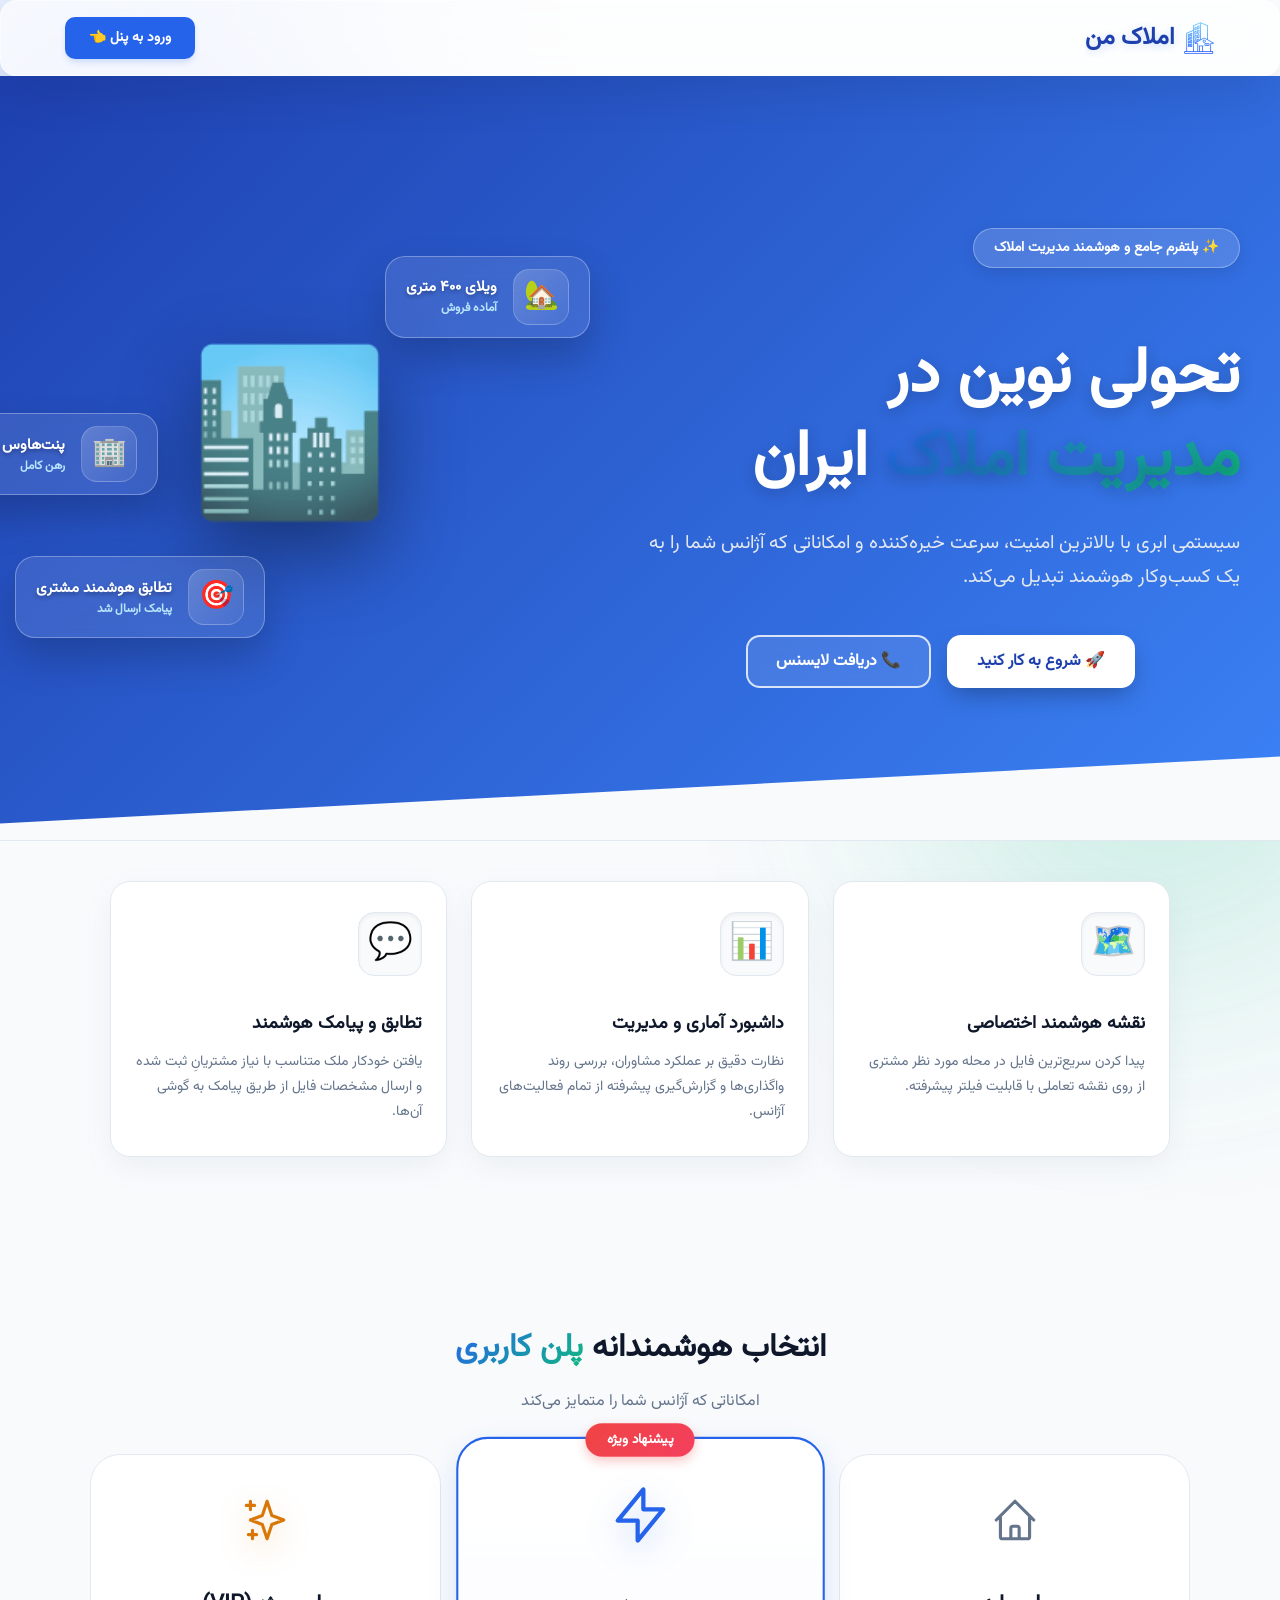
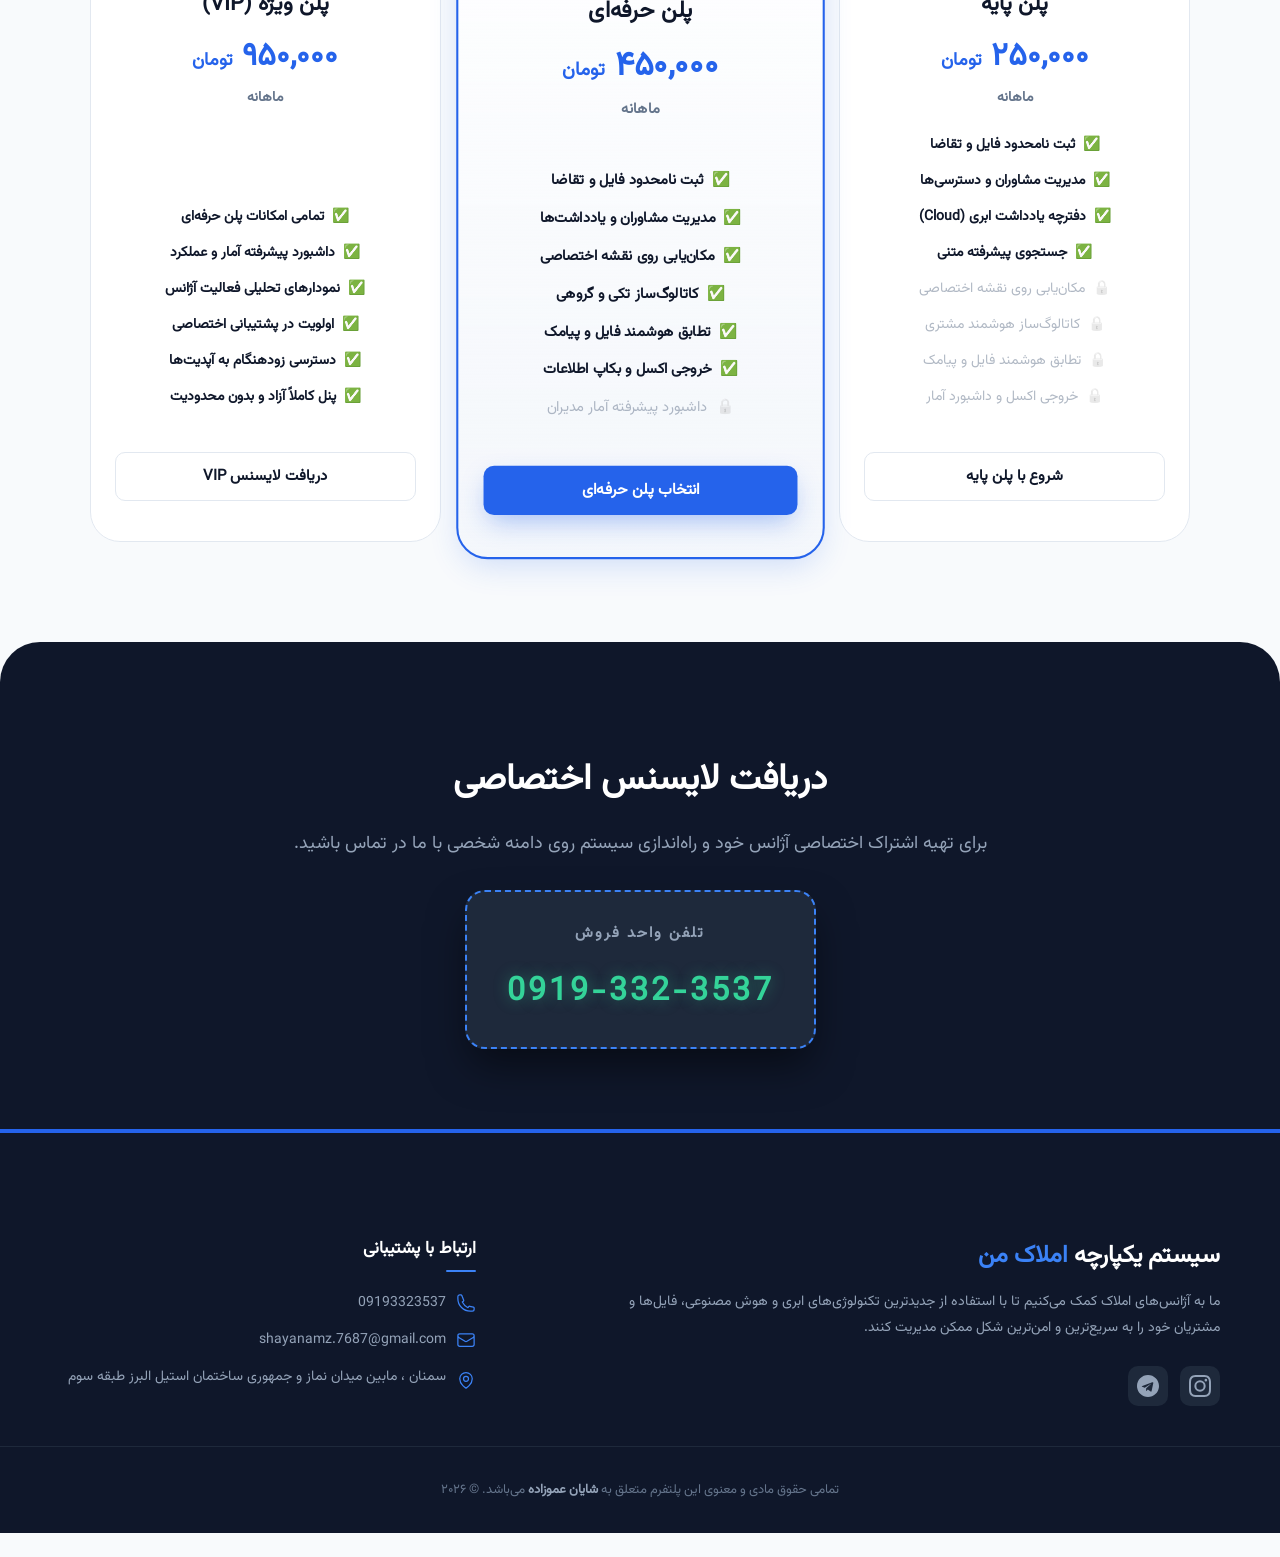
==== commit 07faa368: "fix: مرحلهٔ P3 — باگ‌های عملکردی فرانت‌اند و کلید desc ۱) window.showSuperAdminPanel هیچ‌جا تعریف نش" ====
--- a/src/index.html
+++ b/src/index.html
@@ -1535,6 +1535,14 @@
         window.addEventListener('DOMContentLoaded', () => {
             setTimeout(() => { try { if(typeof jalaliDatepicker !== 'undefined') jalaliDatepicker.startWatch({ time: false, hasSecond: false }); } catch(e){} }, 500);
             
+            // 🐛 window.showSuperAdminPanel هیچ‌جا تعریف نشده بود، پس نگه‌داشتن
+            //    انگشت روی شمارهٔ نسخه بعد از ۵ ثانیه با TypeError می‌ترکید و
+            //    حتی پیام «پنل مدیریت باز شد» هم نمایش داده نمی‌شد.
+            if (typeof window.showSuperAdminPanel !== 'function') {
+                window.showSuperAdminPanel = function() {
+                    window.open('super_admin_license_x_382967.php', '_blank', 'noopener');
+                };
+            }
             let pressTimer; const versionEl = document.getElementById('version-text');
             if (versionEl) {
                 const startPress = (e) => { if(e.type === 'touchstart') e.preventDefault(); pressTimer = setTimeout(() => { window.showSuperAdminPanel(); window.showToast("پنل مدیریت باز شد 🔓"); }, 5000); };
@@ -1805,13 +1813,20 @@
                 </div>`;
             }
 
-            const exactAddressStr = isAgency && prop.exactAddress ? `<div style="font-size:13px; color:var(--text-main); margin-bottom:12px; background: #fef2f2; padding:10px; border-radius:8px; border:1px solid #fecaca;"><b>🗺️ آدرس دقیق:</b> ${window.escapeHTML(prop.exactAddress)}</div>` : '';
-            const internalNoteStr = isAgency && prop.internalNote ? `<div style="font-size:13px; color:#991b1b; margin-bottom:12px; background: #fef2f2; padding:10px; border-radius:8px; border:1px dashed #fca5a5;"><b>📝 یادداشت داخلی:</b> ${window.escapeHTML(prop.internalNote)}</div>` : '';
+            const exactAddressStr = isAgency && prop.exactAddress ? `<div style="font-size:13px; color:var(--text-main); margin-bottom:12px; background: #fef2f2; padding:10px; border-radius:8px; border:1px solid #fecaca;"><b>🗺️ آدرس دقیق:</b> ${prop.exactAddress}</div>` : '';
+            const internalNoteStr = isAgency && prop.internalNote ? `<div style="font-size:13px; color:#991b1b; margin-bottom:12px; background: #fef2f2; padding:10px; border-radius:8px; border:1px dashed #fca5a5;"><b>📝 یادداشت داخلی:</b> ${prop.internalNote}</div>` : '';
             
             // ⚡ دقت کنید که متغیر قبلی حذف شده و باکس جدید دقیقاً قبل از قیمت‌ها رندر می‌شود
-            return `<div id="card-${prop.id}" class="property-card fade-in ${isSold ? 'sold' : ''} ${vipClass}"><div class="card-header"><div class="tags-container">${tags}</div><div class="card-actions">${actionsHtml}</div></div><div class="card-body"><h3 class="card-title"><span>${icon} ${prop.usage} در ${prop.city}${prop.location?'- '+prop.location:''}</span><div style="display:flex;">${isAgency ? callButtons : ''}</div></h3><div class="card-meta"><span title="متراژ">📐 ${prop.area} متر</span>${prop.usage === 'زمین/کلنگی' && prop.buildArea ? `<span title="متراژ بنا">🧱 بنا: ${prop.buildArea} متر</span>` : ''}${prop.rooms && prop.rooms !== 'بدون خواب/سوئیت' ? `<span title="خواب">🛏️ ${prop.rooms}</span>` : ''}${(prop.usage === 'مسکونی' || prop.usage === 'ویلایی') && prop.floor ? `<span title="طبقه">🏢 ${prop.floor} طبقه</span>` : ''}${(prop.usage === 'مسکونی' || prop.usage === 'ویلایی') && prop.unit ? `<span title="واحد">🚪 ${prop.unit} واحد</span>` : ''}${prop.yearBuilt ? `<span title="سال ساخت">🏗️ ${prop.yearBuilt}</span>` : ''}${isAgency ? `<span>👤 ${prop.referrer}</span>` : `<span title="محدوده">📍 محدوده: ${prop.location || 'نامشخص'}</span>`}${isAgency && prop.lat && prop.lat !== "0" && prop.lat !== "undefined" ? `<a href="https://neshan.org/maps/search/${parseFloat(prop.lat)},${parseFloat(prop.lng)}" target="_blank" class="route-link" style="background:#eff6ff; color:#2563eb; border-color:#bfdbfe; text-decoration:none; display:inline-flex; align-items:center; gap:4px; padding:4px 10px; border-radius:8px; font-weight:bold;">📍 مسیریابی (نشان)</a>` : ''}</div>${amenitiesHtml}${exactAddressStr}${internalNoteStr}${agencyBadgeHtml}<div class="card-prices" ${!isAgency && !prop.showPriceGuest ? 'style="display:flex; justify-content:center; align-items:center; padding:16px; border: 1px dashed #ef4444; background: #fef2f2;"' : ''}>${priceHtml}</div>${prop.description ? `<div class="card-desc"><b>ℹ️ توضیحات:</b><br/>${window.escapeHTML(prop.description).replace(/\n/g, '<br/>')}</div>` : ''}${images}<div class="card-author" style="display: flex; justify-content: space-between; align-items: flex-end; padding-top: 16px; border-top: 1px dashed var(--border); margin-top: auto;"><div style="font-size: 12px;">${isAgency ? `ثبت شده توسط:<br/><b style="color:var(--primary); font-size: 14px;">${prop.authorName || 'نامشخص'}</b>` : callButtons}</div>${datesHtml}</div></div></div>`;
+            return `<div id="card-${prop.id}" class="property-card fade-in ${isSold ? 'sold' : ''} ${vipClass}"><div class="card-header"><div class="tags-container">${tags}</div><div class="card-actions">${actionsHtml}</div></div><div class="card-body"><h3 class="card-title"><span>${icon} ${prop.usage} در ${prop.city}${prop.location?'- '+prop.location:''}</span><div style="display:flex;">${isAgency ? callButtons : ''}</div></h3><div class="card-meta"><span title="متراژ">📐 ${prop.area} متر</span>${prop.usage === 'زمین/کلنگی' && prop.buildArea ? `<span title="متراژ بنا">🧱 بنا: ${prop.buildArea} متر</span>` : ''}${prop.rooms && prop.rooms !== 'بدون خواب/سوئیت' ? `<span title="خواب">🛏️ ${prop.rooms}</span>` : ''}${(prop.usage === 'مسکونی' || prop.usage === 'ویلایی') && prop.floor ? `<span title="طبقه">🏢 ${prop.floor} طبقه</span>` : ''}${(prop.usage === 'مسکونی' || prop.usage === 'ویلایی') && prop.unit ? `<span title="واحد">🚪 ${prop.unit} واحد</span>` : ''}${prop.yearBuilt ? `<span title="سال ساخت">🏗️ ${prop.yearBuilt}</span>` : ''}${isAgency ? `<span>👤 ${prop.referrer}</span>` : `<span title="محدوده">📍 محدوده: ${prop.location || 'نامشخص'}</span>`}${isAgency && prop.lat && prop.lat !== "0" && prop.lat !== "undefined" ? `<a href="https://neshan.org/maps/search/${parseFloat(prop.lat)},${parseFloat(prop.lng)}" target="_blank" class="route-link" style="background:#eff6ff; color:#2563eb; border-color:#bfdbfe; text-decoration:none; display:inline-flex; align-items:center; gap:4px; padding:4px 10px; border-radius:8px; font-weight:bold;">📍 مسیریابی (نشان)</a>` : ''}</div>${amenitiesHtml}${exactAddressStr}${internalNoteStr}${agencyBadgeHtml}<div class="card-prices" ${!isAgency && !prop.showPriceGuest ? 'style="display:flex; justify-content:center; align-items:center; padding:16px; border: 1px dashed #ef4444; background: #fef2f2;"' : ''}>${priceHtml}</div>${prop.description ? `<div class="card-desc"><b>ℹ️ توضیحات:</b><br/>${prop.description.replace(/\n/g, '<br/>')}</div>` : ''}${images}<div class="card-author" style="display: flex; justify-content: space-between; align-items: flex-end; padding-top: 16px; border-top: 1px dashed var(--border); margin-top: auto;"><div style="font-size: 12px;">${isAgency ? `ثبت شده توسط:<br/><b style="color:var(--primary); font-size: 14px;">${prop.authorName || 'نامشخص'}</b>` : callButtons}</div>${datesHtml}</div></div></div>`;
           }
 // 🛡️ فیلتر امنیتی ضد XSS
+        // ⚠️ توجه دربارهٔ escapeHTML:
+        // sanitizeInput در api.php از قبل htmlspecialchars می‌زند، پس داده‌ای که
+        // از دیتابیس می‌آید escape شده است. اگر اینجا دوباره escape کنیم، «&» به
+        // «&amp;amp;» و در صفحه «&amp;» نمایش داده می‌شود (encoding دوباره).
+        // پس برای فیلدهای دیتابیس از escapeHTML استفاده نکن.
+        // این تابع فقط برای متن‌هایی لازم است که از دیتابیس نمی‌آیند — مثل
+        // خروجی تبدیل صوت به متن (جارویس) که مستقیم از API خارجی می‌رسد.
         window.escapeHTML = function(str) {
             if (!str) return '';
             return String(str).replace(/[&<>'"]/g, function(match) {
@@ -2233,7 +2248,9 @@
                     unit: unitEl ? unitEl.value : '',
                     hasParking: document.getElementById('has-parking').checked, hasElevator: document.getElementById('has-elevator').checked, hasStorage: document.getElementById('has-storage').checked,
                     dealType: dealType, description: document.getElementById('description').value, internalNote: internalNoteEl ? internalNoteEl.value : '', 
-                    canExchange: document.getElementById('can-exchange').checked, canPartner: document.getElementById('can-partner').checked, isPreSale: document.getElementById('can-presale') ? document.getElementById('can-presale').checked : false, isVIP: document.getElementById('is-vip').checked, isVIP: isVipEl ? isVipEl.checked : false,
+                    canExchange: document.getElementById('can-exchange').checked, canPartner: document.getElementById('can-partner').checked, isPreSale: document.getElementById('can-presale') ? document.getElementById('can-presale').checked : false, // 🐛 قبلاً isVIP دو بار در همین object بود؛ اولی بدون بررسی وجود المان
+                    //    بود و اگر is-vip نبود TypeError می‌داد. نسخهٔ امن نگه داشته شد.
+                    isVIP: isVipEl ? isVipEl.checked : false,
                     showToGuest: showToGuestEl ? showToGuestEl.checked : false,
                     showPriceGuest: showPriceGuestEl ? showPriceGuestEl.checked : false, 
                     showImagesGuest: showImagesGuestEl ? showImagesGuestEl.checked : false, 
@@ -2988,16 +3005,13 @@
         }); 
 
         // حالت دوم: کشیدن و رها کردن پین (Drag & Drop)
+        // 🐛 قبلاً این هندلر دو بار پشت‌سرهم ثبت می‌شد و Leaflet هر دو را
+        //    صدا می‌زد، پس updateFormLocation دوبار اجرا می‌شد. نسخهٔ کامل‌تر
+        //    (که پیام map-feedback را هم نشان می‌دهد) نگه داشته شد.
         window.mapMarker.on('dragend', function(e) {
             const position = window.mapMarker.getLatLng();
             updateFormLocation(position.lat, position.lng);
             const mf = document.getElementById('map-feedback'); if(mf) mf.style.display = 'block';
-        });
-
-        // حالت دوم: کشیدن و رها کردن پین (Drag & Drop)
-        window.mapMarker.on('dragend', function(e) {
-            const position = window.mapMarker.getLatLng();
-            updateFormLocation(position.lat, position.lng);
         });
         
         window.mapInitialized = true; 
@@ -3299,7 +3313,7 @@
                             ${prop.yearBuilt ? `<span>🏗️ ساخت ${prop.yearBuilt}</span>` : ''}
                         </div>
                         <div style="font-size: 16px; font-weight: 900; color: #059669; margin-bottom: 8px;">💰 ${priceText}</div>
-                        <div style="font-size: 12px; color: #475569; line-height: 1.6;">${prop.description ? (prop.description.length > 150 ? window.escapeHTML(prop.description.substring(0, 150)) + '...' : window.escapeHTML(prop.description).replace(/\n/g, '<br/>')) : 'توضیحات تکمیلی ثبت نشده است.'}</div>
+                        <div style="font-size: 12px; color: #475569; line-height: 1.6;">${prop.description ? (prop.description.length > 150 ? prop.description.substring(0, 150) + '...' : prop.description.replace(/\n/g, '<br/>')) : 'توضیحات تکمیلی ثبت نشده است.'}</div>
                     </div>
                 </div>`;
             });
@@ -3409,7 +3423,13 @@
                 }
             }
         };
-        setInterval(window.updateOnlineStatusesUI, 5000);
+        // 🐛 قبلاً بی‌قید و شرط اجرا می‌شد: حتی وقتی کاربر لاگین نکرده بود یا
+        //    تب در پس‌زمینه بود، هر ۵ ثانیه DOM را می‌گشت.
+        window.onlineStatusTimer = setInterval(function() {
+            if (typeof userProfile !== 'undefined' && userProfile && !document.hidden) {
+                window.updateOnlineStatusesUI();
+            }
+        }, 5000);
       // ⚡ تابع جابه‌جایی فیلدهای بودجه در تقاضا (نسخه چیدمان هوشمند)
         window.toggleDemandPriceFields = function() {
             const type = document.getElementById('demand-deal').value;
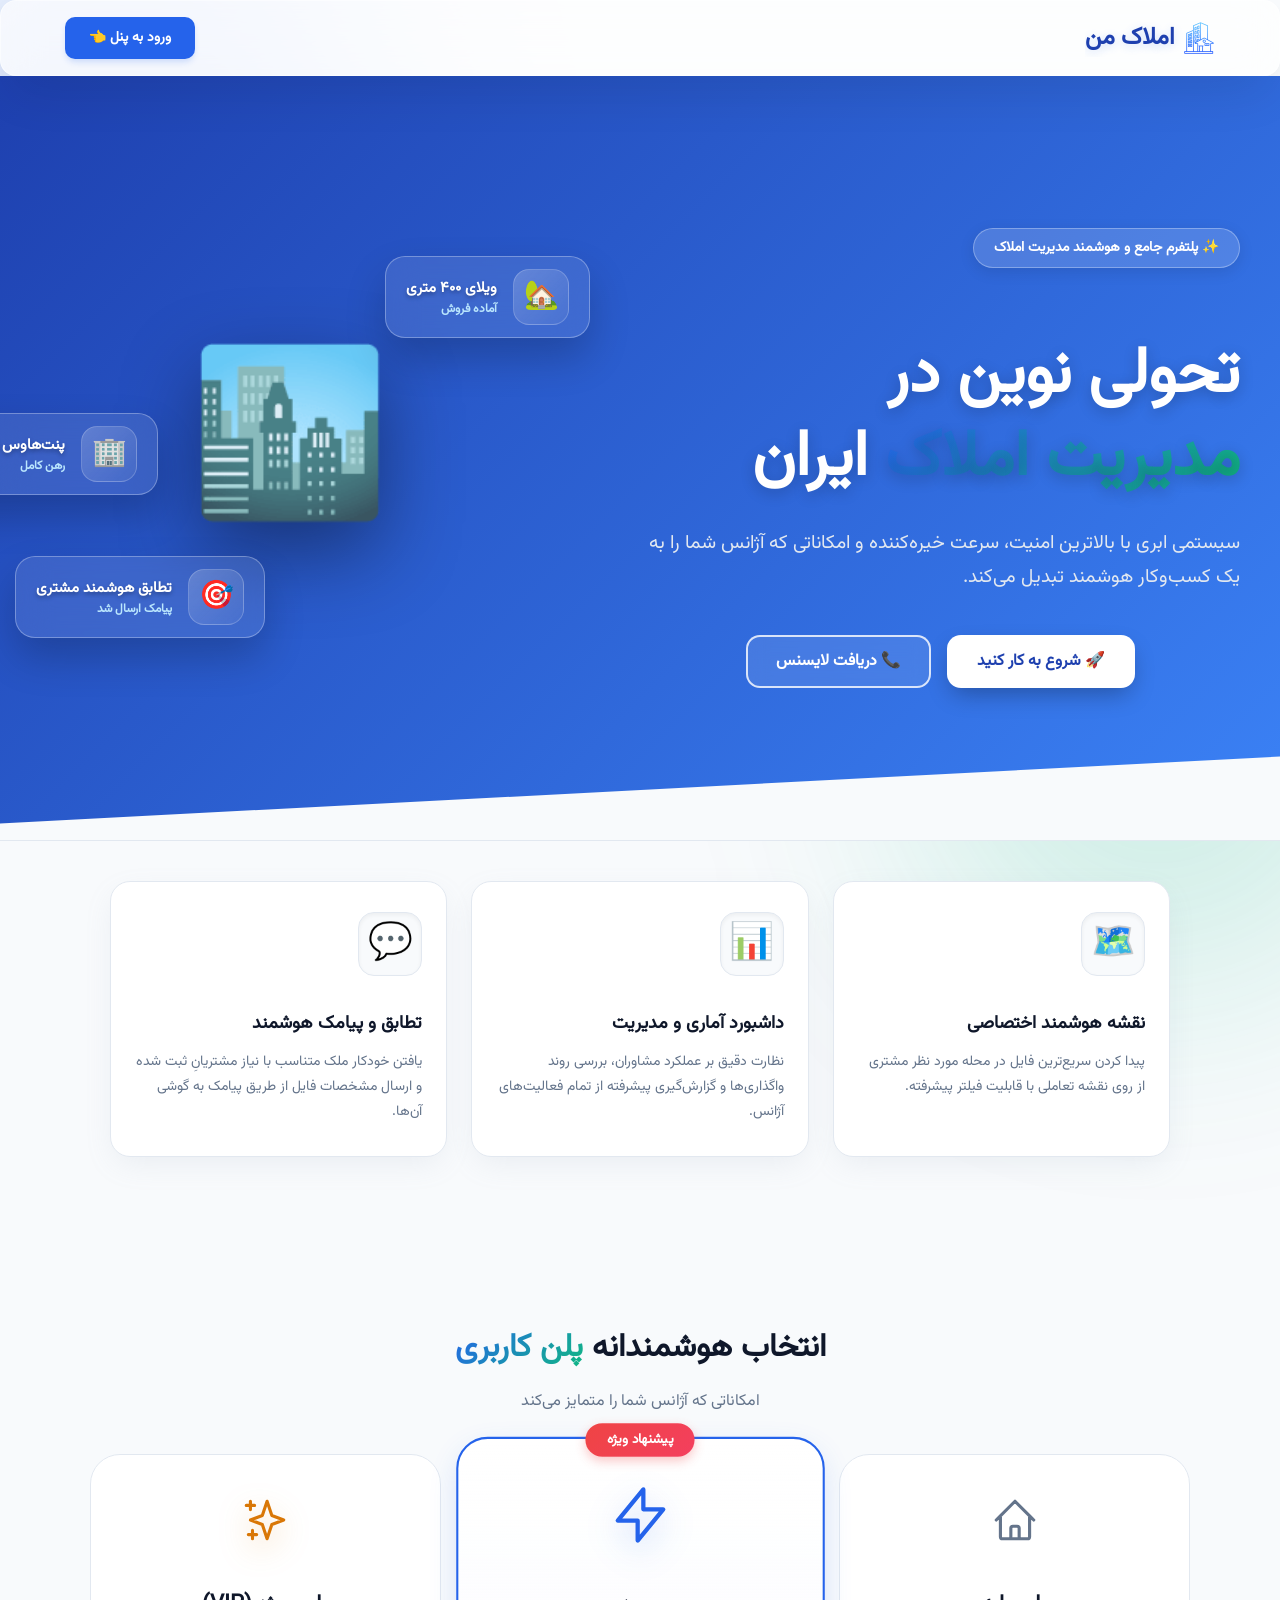
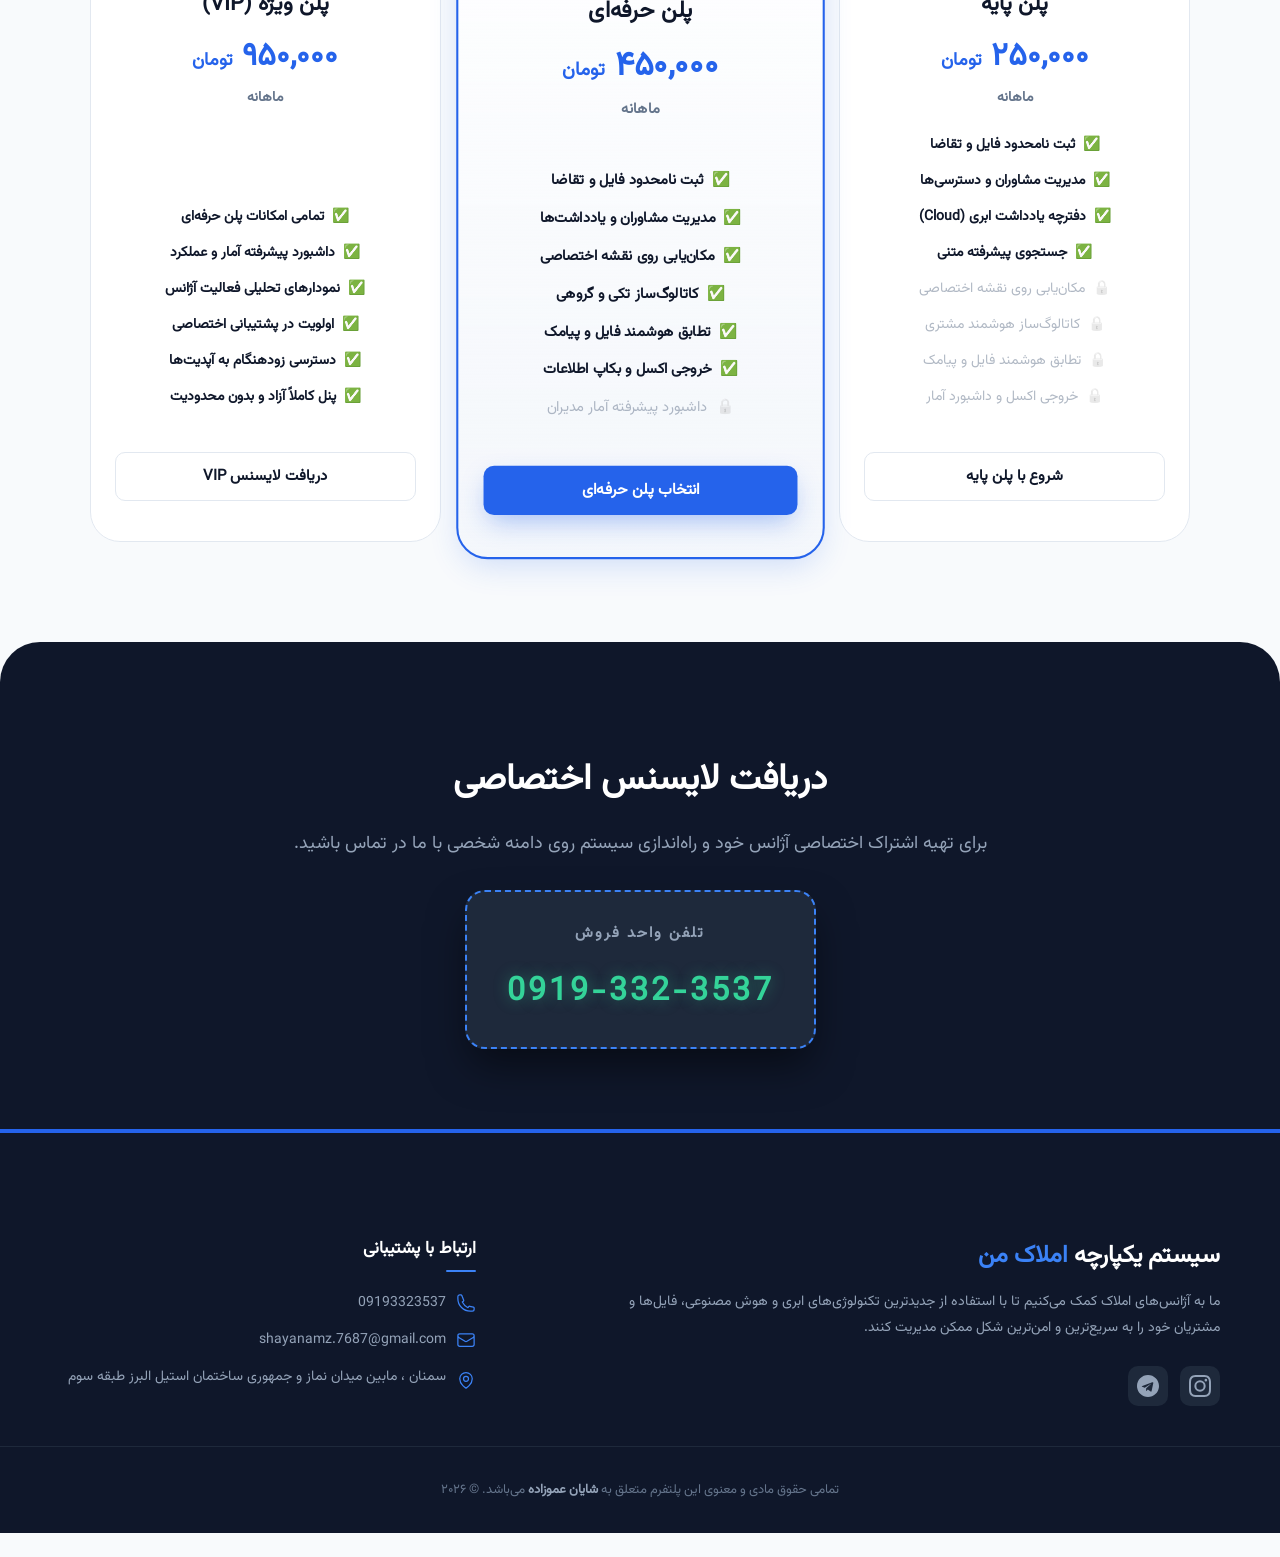
==== commit 7dd71b0b: "feat: ابزار تشخیص روی هاست + اعتبارسنجی agencyId + ویرایش تقاضا ۱) tools/health_check.php — بررسی سل" ====
--- a/src/index.html
+++ b/src/index.html
@@ -1169,7 +1169,7 @@
 
                 <!-- تب ثبت تقاضا (جدید) -->
                 <div id="add-demand-view" class="fade-in hidden form-card">
-                    <h2 class="form-title" style="margin: 0 0 20px 0; border-bottom: 1px solid var(--border); padding-bottom: 12px; font-size: 18px; font-weight: bold; color: var(--primary); display: flex; align-items: center; gap: 8px;"><span>➕📝</span> ثبت تقاضای جدید مشتری</h2>
+                    <h2 class="form-title" style="margin: 0 0 20px 0; border-bottom: 1px solid var(--border); padding-bottom: 12px; font-size: 18px; font-weight: bold; color: var(--primary); display: flex; align-items: center; gap: 8px;" id="demand-form-title"><span>➕📝</span> ثبت تقاضای جدید مشتری</h2>
                     <form id="demand-form" onsubmit="handleDemandSubmit(event)">
                         <div class="grid-2">
                             <div class="form-group"><input required type="text" id="demand-name" placeholder="نام مشتری" /></div>
@@ -1213,6 +1213,7 @@
                         <div class="form-group"><textarea id="demand-desc" rows="2" placeholder="امکانات خاص (مثل پارکینگ، آسانسور)..."></textarea></div>
                         <div class="form-group"><label>📅 یادآور پیگیری (اختیاری)</label><input data-jdp type="text" id="demand-followup" placeholder="انتخاب تاریخ تقویم..." autocomplete="off" /></div>
                         <button type="submit" id="btn-submit-demand" class="btn-modern" style="margin-top: 10px;">✅ ثبت تقاضا</button>
+                        <button type="button" id="btn-cancel-demand-edit" onclick="cancelDemandEdit()" class="btn-modern btn-modern-outline hidden" style="width: 100%; margin-top: 12px;">انصراف از ویرایش</button>
                     </form>
                 </div>
 
@@ -1476,6 +1477,7 @@
         let properties = [], demands = [], membersList = [];
         let allAgencies = [], allGuestProperties = [], selectedAgencyIdForGuest = null;
         let editingId = null, tempImagesBase64 = []; 
+        let editingDemandId = null;   // ✏️ شناسهٔ تقاضایی که در حال ویرایش است
         let currentGalleryImages = [], currentGalleryIndex = 0;
         let mapInitialized = false, leafletMap = null, mapMarker = null;
         let mainMapInitialized = false, mainLeafletMap = null, mainMapMarkers = [];
@@ -2701,7 +2703,38 @@
                 window.showToast("خطا در حذف یادآور");
             }
         };
-        window.handleDemandSubmit = async function(e) { e.preventDefault(); const p1 = document.getElementById('demand-phone').value, p2 = document.getElementById('demand-phone2').value; if (p1 && !/^0\d{10}$/.test(p1)) return window.showToast("❌ شماره اصلی نامعتبر"); if (p2 && !/^0\d{10}$/.test(p2)) return window.showToast("❌ شماره دوم نامعتبر"); const btn = document.getElementById('btn-submit-demand'); btn.disabled = true; btn.innerText = "در حال ثبت..."; try { await apiCall('saveDemand', { id: 'dem_' + Date.now(), agencyId: userProfile.agencyId, authorName: userProfile.name, clientName: document.getElementById('demand-name').value, clientPhone: p1, clientPhone2: p2, usage: document.getElementById('demand-usage').value, dealType: document.getElementById('demand-deal').value, city: document.getElementById('demand-city').value, area: Number(document.getElementById('demand-area').value), budget: Number((document.getElementById('demand-budget').value || '').replace(/,/g, '')) || 0, deposit: Number((document.getElementById('demand-deposit').value || '').replace(/,/g, '')) || 0, rent: Number((document.getElementById('demand-rent').value || '').replace(/,/g, '')) || 0, desc: document.getElementById('demand-desc').value, followUpDate: document.getElementById('demand-followup').value, date: new Date().toISOString() }); document.getElementById('demand-form').reset(); document.getElementById('demand-budget-text').innerText = '0'; window.showToast("تقاضا ثبت شد");window.switchTab('demands'); fetchAllData(); } catch(e){ window.showToast("خطا در ثبت تقاضا"); } finally { btn.disabled = false; btn.innerText = "✅ ثبت تقاضا"; } };
+        // ✏️ ویرایش تقاضا — قبلاً هیچ راهی برای ویرایش وجود نداشت و هر بار
+        //    ثبت، یک تقاضای تازه با id جدید می‌ساخت (id: 'dem_' + Date.now()).
+        window.editDemand = function(id) {
+            const d = demands.find(x => x.id === id);
+            if (!d) { window.showToast('تقاضا پیدا نشد'); return; }
+            editingDemandId = id;
+            const set = (elId, v) => { const el = document.getElementById(elId); if (el) el.value = (v === null || v === undefined) ? '' : v; };
+            set('demand-name', d.clientName); set('demand-phone', d.clientPhone); set('demand-phone2', d.clientPhone2);
+            set('demand-city', d.city); set('demand-area', d.area);
+            set('demand-desc', d.description !== undefined ? d.description : (d.desc || ''));
+            const us = document.getElementById('demand-usage'); if (us) us.value = d.usage || '';
+            const dl = document.getElementById('demand-deal');  if (dl) dl.value = d.dealType || '';
+            if (typeof window.toggleDemandPriceFields === 'function') window.toggleDemandPriceFields();
+            set('demand-budget', d.budget || 0); set('demand-deposit', d.deposit || 0); set('demand-rent', d.rent || 0);
+            set('demand-followup', d.followUpDate || '');
+            const t = document.getElementById('demand-form-title');
+            if (t) t.innerHTML = '<span>✏️</span> ویرایش تقاضای ' + (d.clientName || '');
+            const b = document.getElementById('btn-submit-demand'); if (b) b.innerText = '💾 ذخیرهٔ تغییرات';
+            const c = document.getElementById('btn-cancel-demand-edit'); if (c) c.classList.remove('hidden');
+            window.switchTab('add-demand');
+        };
+
+        window.cancelDemandEdit = function() {
+            editingDemandId = null;
+            const f = document.getElementById('demand-form'); if (f) f.reset();
+            const t = document.getElementById('demand-form-title'); if (t) t.innerHTML = '<span>➕📝</span> ثبت تقاضای جدید مشتری';
+            const b = document.getElementById('btn-submit-demand'); if (b) b.innerText = '✅ ثبت تقاضا';
+            const c = document.getElementById('btn-cancel-demand-edit'); if (c) c.classList.add('hidden');
+            if (typeof window.toggleDemandPriceFields === 'function') window.toggleDemandPriceFields();
+        };
+
+        window.handleDemandSubmit = async function(e) { e.preventDefault(); const p1 = document.getElementById('demand-phone').value, p2 = document.getElementById('demand-phone2').value; if (p1 && !/^0\d{10}$/.test(p1)) return window.showToast("❌ شماره اصلی نامعتبر"); if (p2 && !/^0\d{10}$/.test(p2)) return window.showToast("❌ شماره دوم نامعتبر"); const btn = document.getElementById('btn-submit-demand'); btn.disabled = true; btn.innerText = "در حال ثبت..."; try { await apiCall('saveDemand', { id: editingDemandId || ('dem_' + Date.now()), agencyId: userProfile.agencyId, authorName: userProfile.name, clientName: document.getElementById('demand-name').value, clientPhone: p1, clientPhone2: p2, usage: document.getElementById('demand-usage').value, dealType: document.getElementById('demand-deal').value, city: document.getElementById('demand-city').value, area: Number(document.getElementById('demand-area').value), budget: Number((document.getElementById('demand-budget').value || '').replace(/,/g, '')) || 0, deposit: Number((document.getElementById('demand-deposit').value || '').replace(/,/g, '')) || 0, rent: Number((document.getElementById('demand-rent').value || '').replace(/,/g, '')) || 0, desc: document.getElementById('demand-desc').value, followUpDate: document.getElementById('demand-followup').value, date: new Date().toISOString() }); document.getElementById('demand-form').reset(); document.getElementById('demand-budget-text').innerText = '0'; const wasEdit = !!editingDemandId; window.cancelDemandEdit(); window.showToast(wasEdit ? "تغییرات ذخیره شد ✅" : "تقاضا ثبت شد");window.switchTab('demands'); fetchAllData(); } catch(e){ window.showToast("خطا در ثبت تقاضا"); } finally { btn.disabled = false; btn.innerText = "✅ ثبت تقاضا"; } };
         
         window.showDeleteModal = function(id, type='property') { demandDeleteId = id; deleteType = type; document.getElementById('delete-modal').classList.remove('hidden'); };
         window.cancelDelete = function() { demandDeleteId = null; document.getElementById('delete-modal').classList.add('hidden'); };
@@ -2862,7 +2895,7 @@
                 }
 
                 // ⚡ در خط زیر استایل بخش فوتر کارت (card-author) اصلاح شد تا تاریخ ثبت به صورت متقارن در سمت چپ قرار بگیرد
-                htmlStr += `<div class="property-card fade-in"><div class="card-header" style="display:flex; align-items:center;"><span class="tag tag-demand">تقاضای مشتری</span>${matchBadge}${userProfile.role === 'مدیر' ? `<button onclick="showDeleteModal('${d.id}', 'demand')" class="action-btn delete" style="background:transparent; border:none; box-shadow:none;">🗑️</button>` : ''}</div><div class="card-body"><h3 class="card-title" style="font-size:20px;">👤 ${d.clientName} <div style="display:flex;">${callButtons}</div></h3><div style="font-size: 15px; font-weight: 900; margin-bottom: 16px; line-height:1.8; color:var(--text-main);">نیاز: ${d.dealType} ${d.usage} حدود ${d.area} متر در ${d.city}${budgetHtml}</div>${d.desc ? `<div class="card-desc" style="margin-bottom: 0;"><b>توضیحات:</b> ${d.desc}</div>` : ''}${followUpHtml}<div class="card-author" style="margin-top: 20px; border-top: 2px solid var(--border); padding-top: 16px; display: flex; justify-content: space-between; align-items: center;"><div>ثبت کننده: <b style="color:var(--primary); font-size:14px;">${d.authorName}</b></div><div style="color: var(--text-muted); font-size:13px; font-weight:bold;">📅 ثبت: ${regDateShamsi}</div></div>${matchDetails}</div></div>`;
+                htmlStr += `<div class="property-card fade-in"><div class="card-header" style="display:flex; align-items:center;"><span class="tag tag-demand">تقاضای مشتری</span>${matchBadge}${userProfile.role === 'مدیر' ? `<button onclick="editDemand('${d.id}')" class="action-btn" title="ویرایش تقاضا" style="background:transparent; border:none; box-shadow:none;">✏️</button><button onclick="showDeleteModal('${d.id}', 'demand')" class="action-btn delete" style="background:transparent; border:none; box-shadow:none;">🗑️</button>` : ''}</div><div class="card-body"><h3 class="card-title" style="font-size:20px;">👤 ${d.clientName} <div style="display:flex;">${callButtons}</div></h3><div style="font-size: 15px; font-weight: 900; margin-bottom: 16px; line-height:1.8; color:var(--text-main);">نیاز: ${d.dealType} ${d.usage} حدود ${d.area} متر در ${d.city}${budgetHtml}</div>${d.desc ? `<div class="card-desc" style="margin-bottom: 0;"><b>توضیحات:</b> ${d.desc}</div>` : ''}${followUpHtml}<div class="card-author" style="margin-top: 20px; border-top: 2px solid var(--border); padding-top: 16px; display: flex; justify-content: space-between; align-items: center;"><div>ثبت کننده: <b style="color:var(--primary); font-size:14px;">${d.authorName}</b></div><div style="color: var(--text-muted); font-size:13px; font-weight:bold;">📅 ثبت: ${regDateShamsi}</div></div>${matchDetails}</div></div>`;
             });
             container.innerHTML = htmlStr; 
 
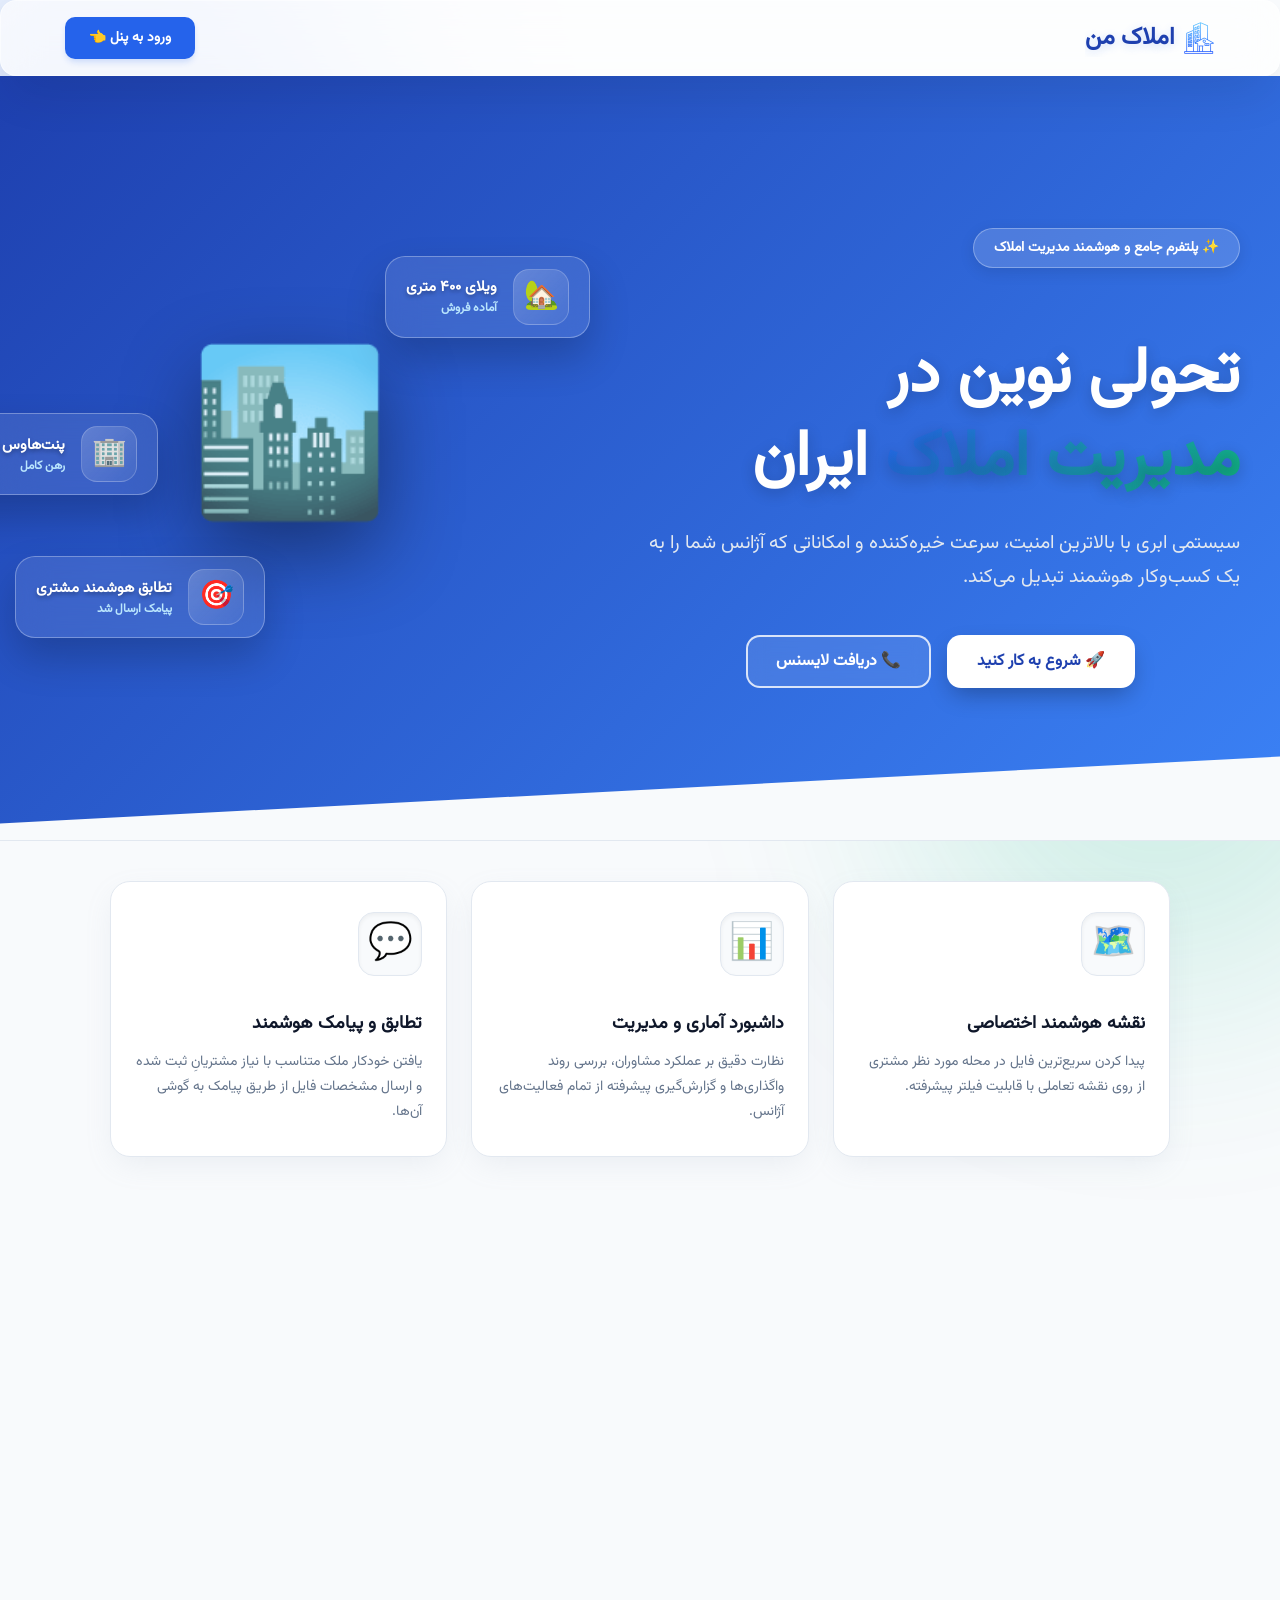
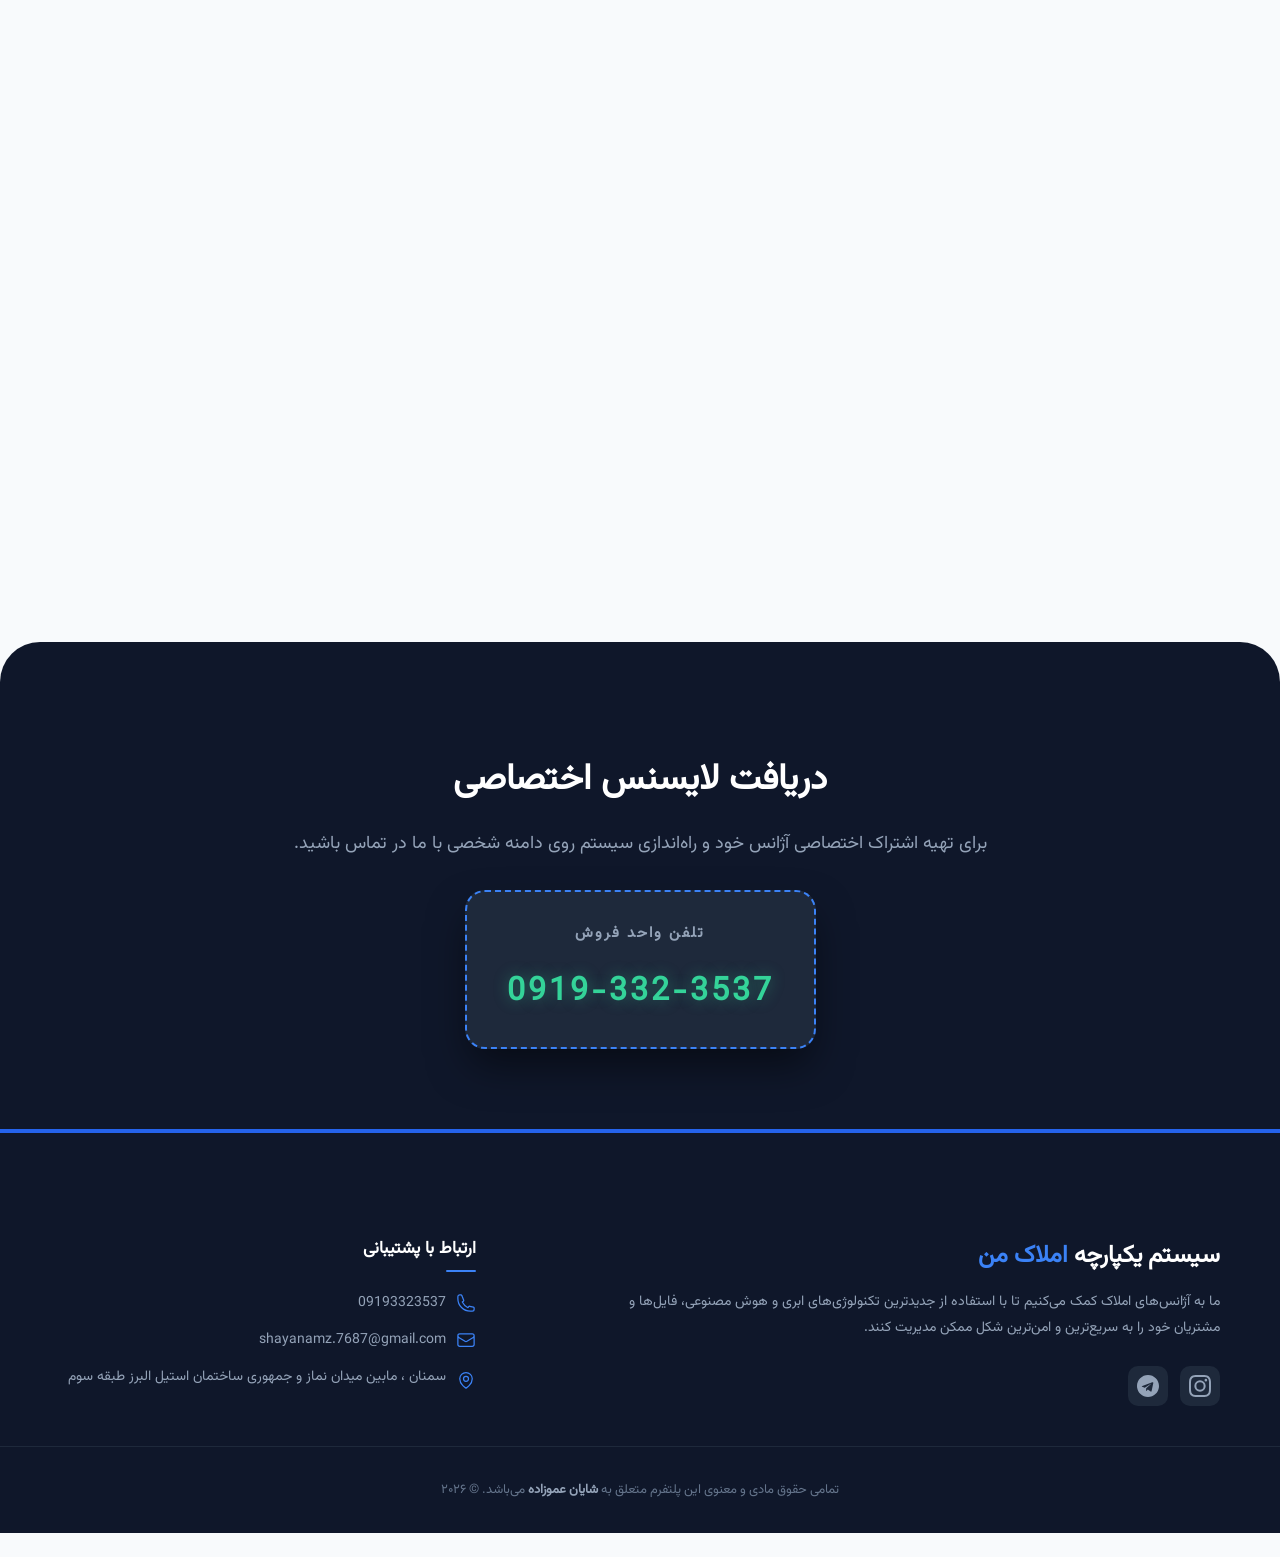
==== commit cd07a770: "fix: رفع کندی شدید سایت + نمایان‌ساختن خطای واقعی پنل‌ها علائم: سایت خیلی کند + پنل‌ها (مثل Super Ad" ====
--- a/src/index.html
+++ b/src/index.html
@@ -2000,9 +2000,15 @@
     }
 }
 
+        let __fetchDataBusy = false;
         async function fetchAllData() {
+            // ⚡ ضد همپوشانی: اگر سینک قبلی هنوز در جریان است، دومی رد شود
+            //    (وقتی سرور کند است، ۱۵ پول موازی همدیگر را «مسدود» می‌کردند)
+            if (__fetchDataBusy) return;
+            __fetchDataBusy = true;
             try { const data = await apiCall('getData'); if (data.unmodified) return; lastSyncHash = data.dataHash || ""; localStorage.setItem('amlakDataCache', JSON.stringify(data)); processData(data); isOnline = true; } 
             catch (e) { isOnline = false; const cached = localStorage.getItem('amlakDataCache'); if (cached) processData(JSON.parse(cached)); }
+            finally { __fetchDataBusy = false; }
         }
 
         function processData(data) {
@@ -2057,7 +2063,7 @@
         function startListeningToData() { 
             fetchAllData(); 
             if (syncInterval) clearInterval(syncInterval); 
-            syncInterval = setInterval(fetchAllData, 15000); // ⚡ سینک هر ۱۵ ثانیه
+            syncInterval = setInterval(fetchAllData, 30000); // ⚡ سینک هر ۳۰ ثانیه (کاهش فشار سرور)
             
             //if (pingInterval) clearInterval(pingInterval);
             //pingInterval = setInterval(() => {
@@ -2066,7 +2072,7 @@
                 //}
             //}, 20000); // ⚡ اعلام حضور هر ۲۰ ثانیه
         }
-        document.addEventListener("visibilitychange", () => { if (document.hidden) { if (syncInterval) clearInterval(syncInterval); } else { if (userProfile) { fetchAllData(); syncInterval = setInterval(fetchAllData, 15000); } } });
+        document.addEventListener("visibilitychange", () => { if (document.hidden) { if (syncInterval) clearInterval(syncInterval); } else { if (userProfile) { fetchAllData(); syncInterval = setInterval(fetchAllData, 30000); } } });
 
         window.handleGuestLogin = async function(e) { 
             if(e) e.preventDefault(); 
@@ -3622,10 +3628,13 @@
             });
         }
 
-        // ۳. اجرای اسکنر هر نیم ثانیه (به محض ساخته شدن فایل جدید، قفل اعمال میشه)
+        // ۳. اجرای اسکنر قفل‌ها — هر ۲ ثانیه و فقط وقتی تب فعال است
+        //    (قبلاً هر ۵۰۰ms اجرا می‌شد: DOM را مدام دستکاری و onclick ها را
+        //     دوباره می‌بست — روی هاست کند، کل صفحه را سنگین می‌کرد)
         setInterval(() => {
+            if (document.hidden) return;
             try { runLockEngine(); } catch(e) {}
-        }, 500);
+        }, 2000);
 
         // ۴. بلاک کردن کلیک‌ها به صورت بی‌رحمانه!
         document.addEventListener('click', function(e) {
@@ -3781,18 +3790,25 @@
             // توقف تایمر قبلی (برای جلوگیری از تداخل)
             if (window.pingTimer) clearInterval(window.pingTimer);
             
+            let __pingBusy = false;
             const sendPing = async () => {
+                // ⚡ ضد همپوشانی + فقط وقتی تب فعال است
+                if (__pingBusy || document.hidden) return;
+                __pingBusy = true;
                 let up = window.userProfile;
                 if (!up) { try { up = JSON.parse(localStorage.getItem('amlakProfile')); } catch(e){} }
                 
                 // فقط اگر کاربر مهمان نباشد پینگ ارسال می‌شود
-                if (up && up.name && up.role !== 'مهمان') {
-                    try { await window.apiCall('ping', {}); } catch(e) { console.log('Ping skipped'); }
-                }
+                try {
+                    if (up && up.name && up.role !== 'مهمان') {
+                        await window.apiCall('ping', {});
+                    }
+                } catch(e) { console.log('Ping skipped'); }
+                finally { __pingBusy = false; }
             };
             
-            // تکرار ارسال پینگ هر 2۰ ثانیه (2۰ هزار میلی‌ثانیه)
-            window.pingTimer = setInterval(sendPing, 20000);
+            // تکرار ارسال پینگ هر ۶۰ ثانیه (کاهش فشار DB/سرور)
+            window.pingTimer = setInterval(sendPing, 60000);
         };
 
         // روشن کردن سیستم بلافاصله بعد از باز شدن سایت
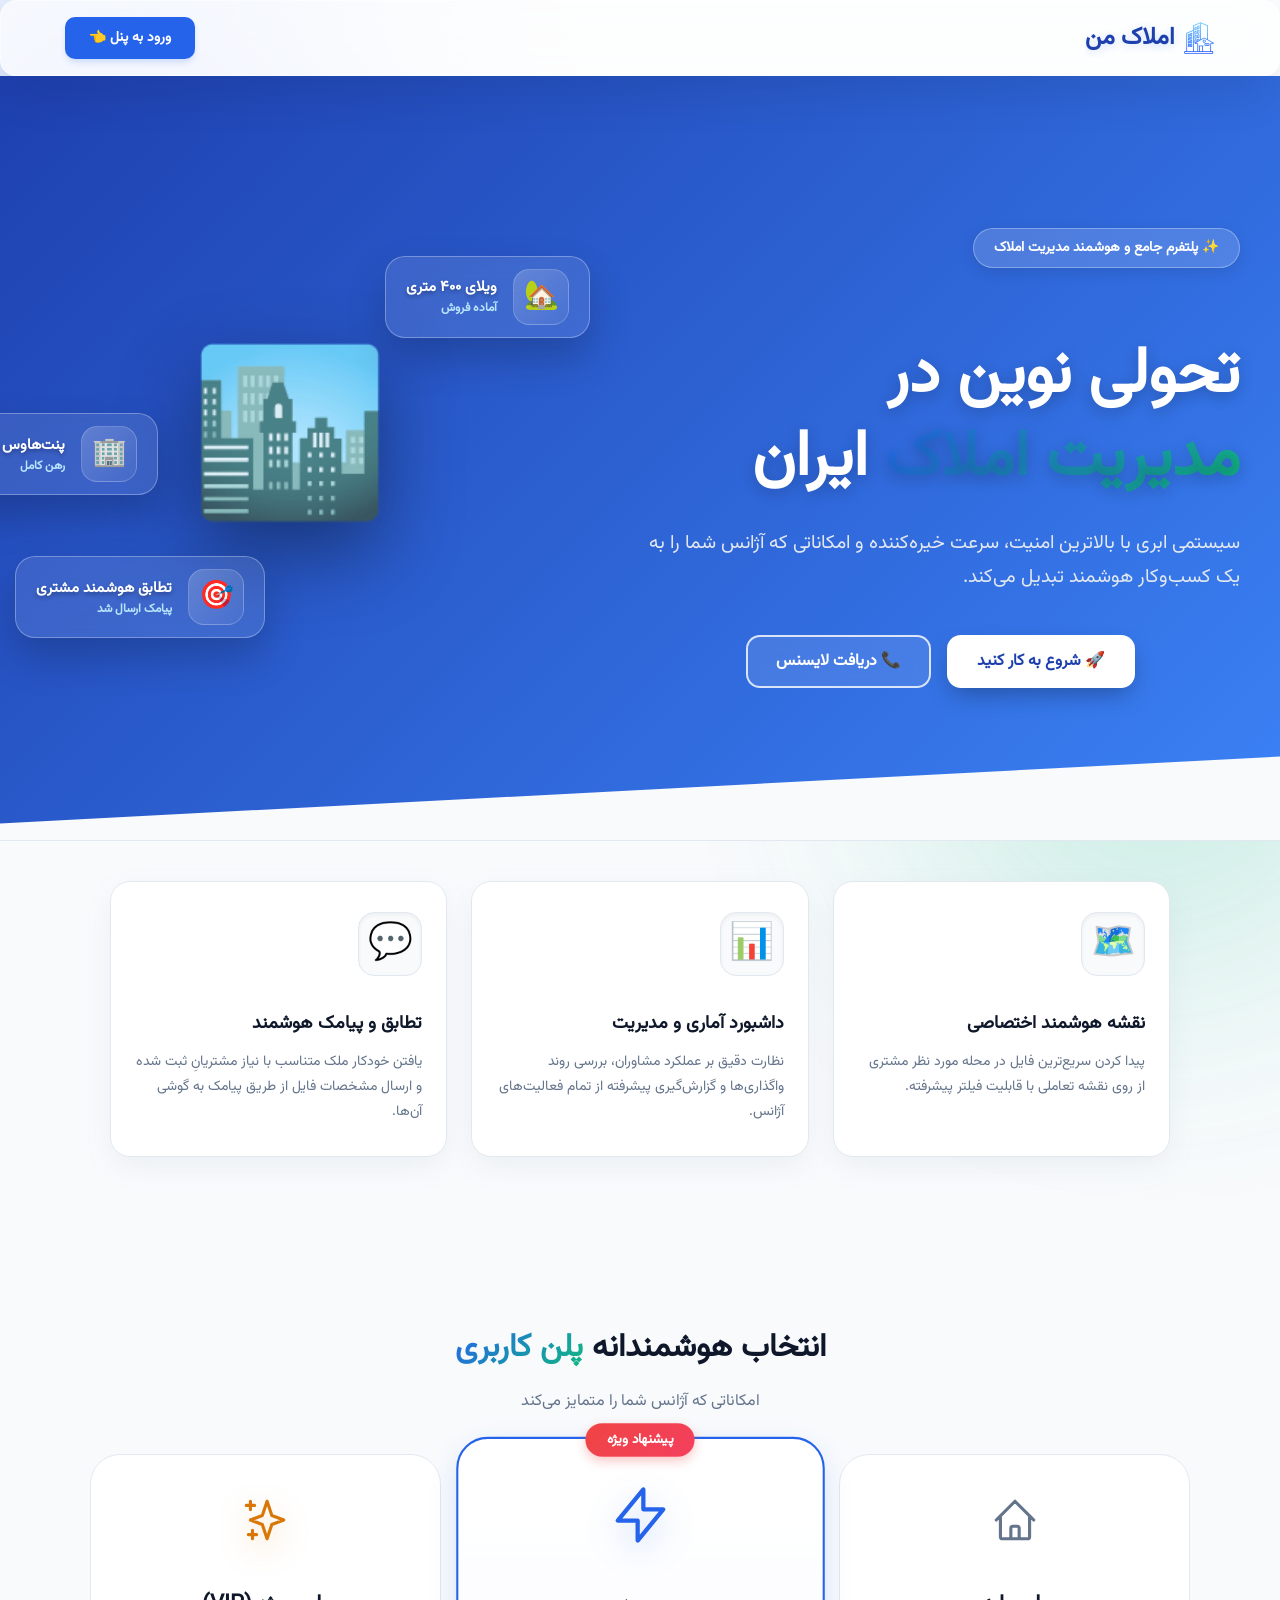
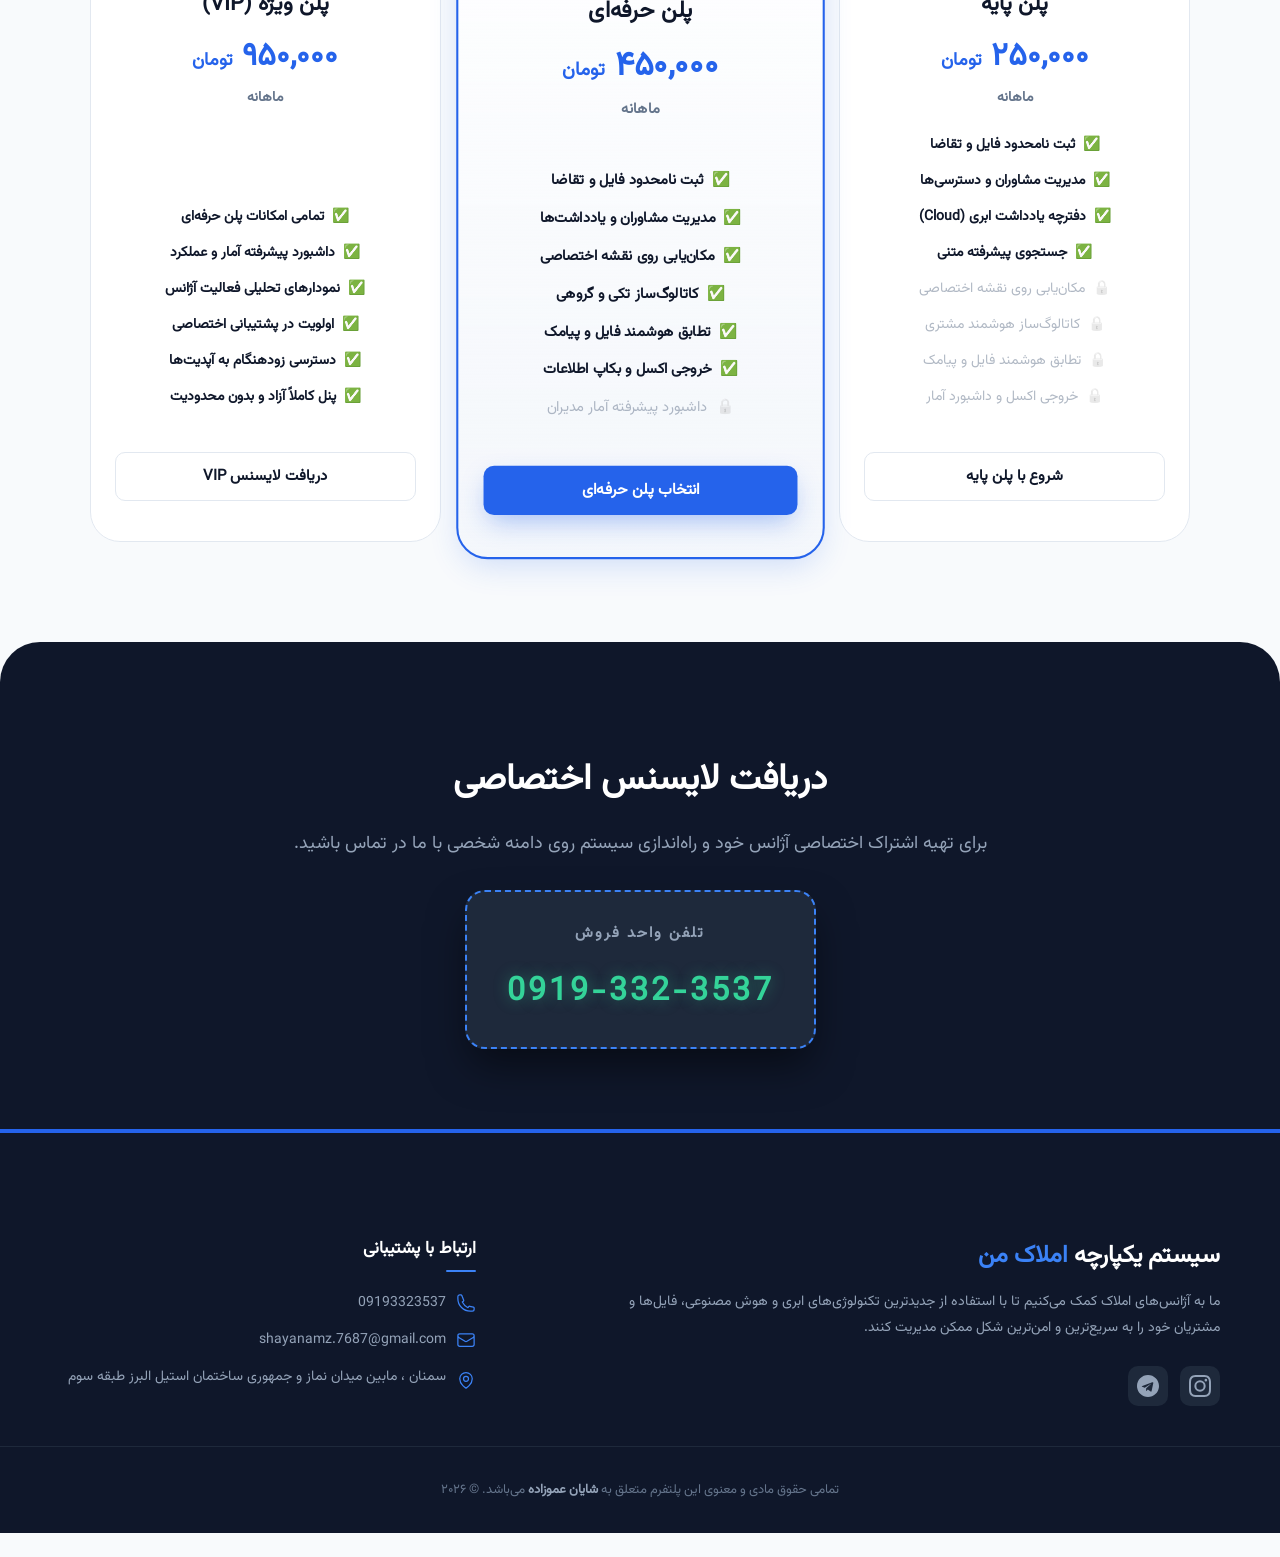
==== commit 6cac56b6: "fix: حذف رفتار «صفحهٔ اصلی به‌جای پنل» (SW v4 + ابزار ریست کش) + تست‌های قطعی سرویس‌ورکر v2 قدیمی در" ====
--- a/src/index.html
+++ b/src/index.html
@@ -340,6 +340,33 @@
         .compact-header { display: flex; justify-content: space-between; align-items: center; font-size: 14px; font-weight: 900; color: var(--text-main); }
         .compact-meta { font-size: 12px; color: var(--text-muted); display: flex; justify-content: space-between; font-weight: bold; }
     </style>
+    <!--
+      ⚡ ریست خودکار Service Worker:
+      اگر آدرس با ?swreset=1 باز شود، همهٔ سرویس‌ورکرها و کش‌های قدیمی
+      پاک می‌شوند و صفحه دوباره از شبکه لود می‌شود. این برای رفع مشکل
+      «صفحهٔ اصلی به‌جای پنل» است (کش قدیمی v2 رفتار اشتباه داشت).
+    -->
+    <script>
+        (function () {
+            try {
+                var p = new URLSearchParams(location.search);
+                if (p.has('swreset') && 'serviceWorker' in navigator) {
+                    Promise.all([navigator.serviceWorker.getRegistrations()])
+                        .then(function (list) {
+                            (list[0] || []).forEach(function (r) { r.unregister(); });
+                            if ('caches' in window) {
+                                return caches.keys().then(function (keys) {
+                                    return Promise.all(keys.map(function (k) { return caches.delete(k); }));
+                                });
+                            }
+                        })
+                        .finally(function () {
+                            location.replace(location.pathname);
+                        });
+                }
+            } catch (e) { /* بی‌صدا */ }
+        })();
+    </script>
 </head>
 <body>
 
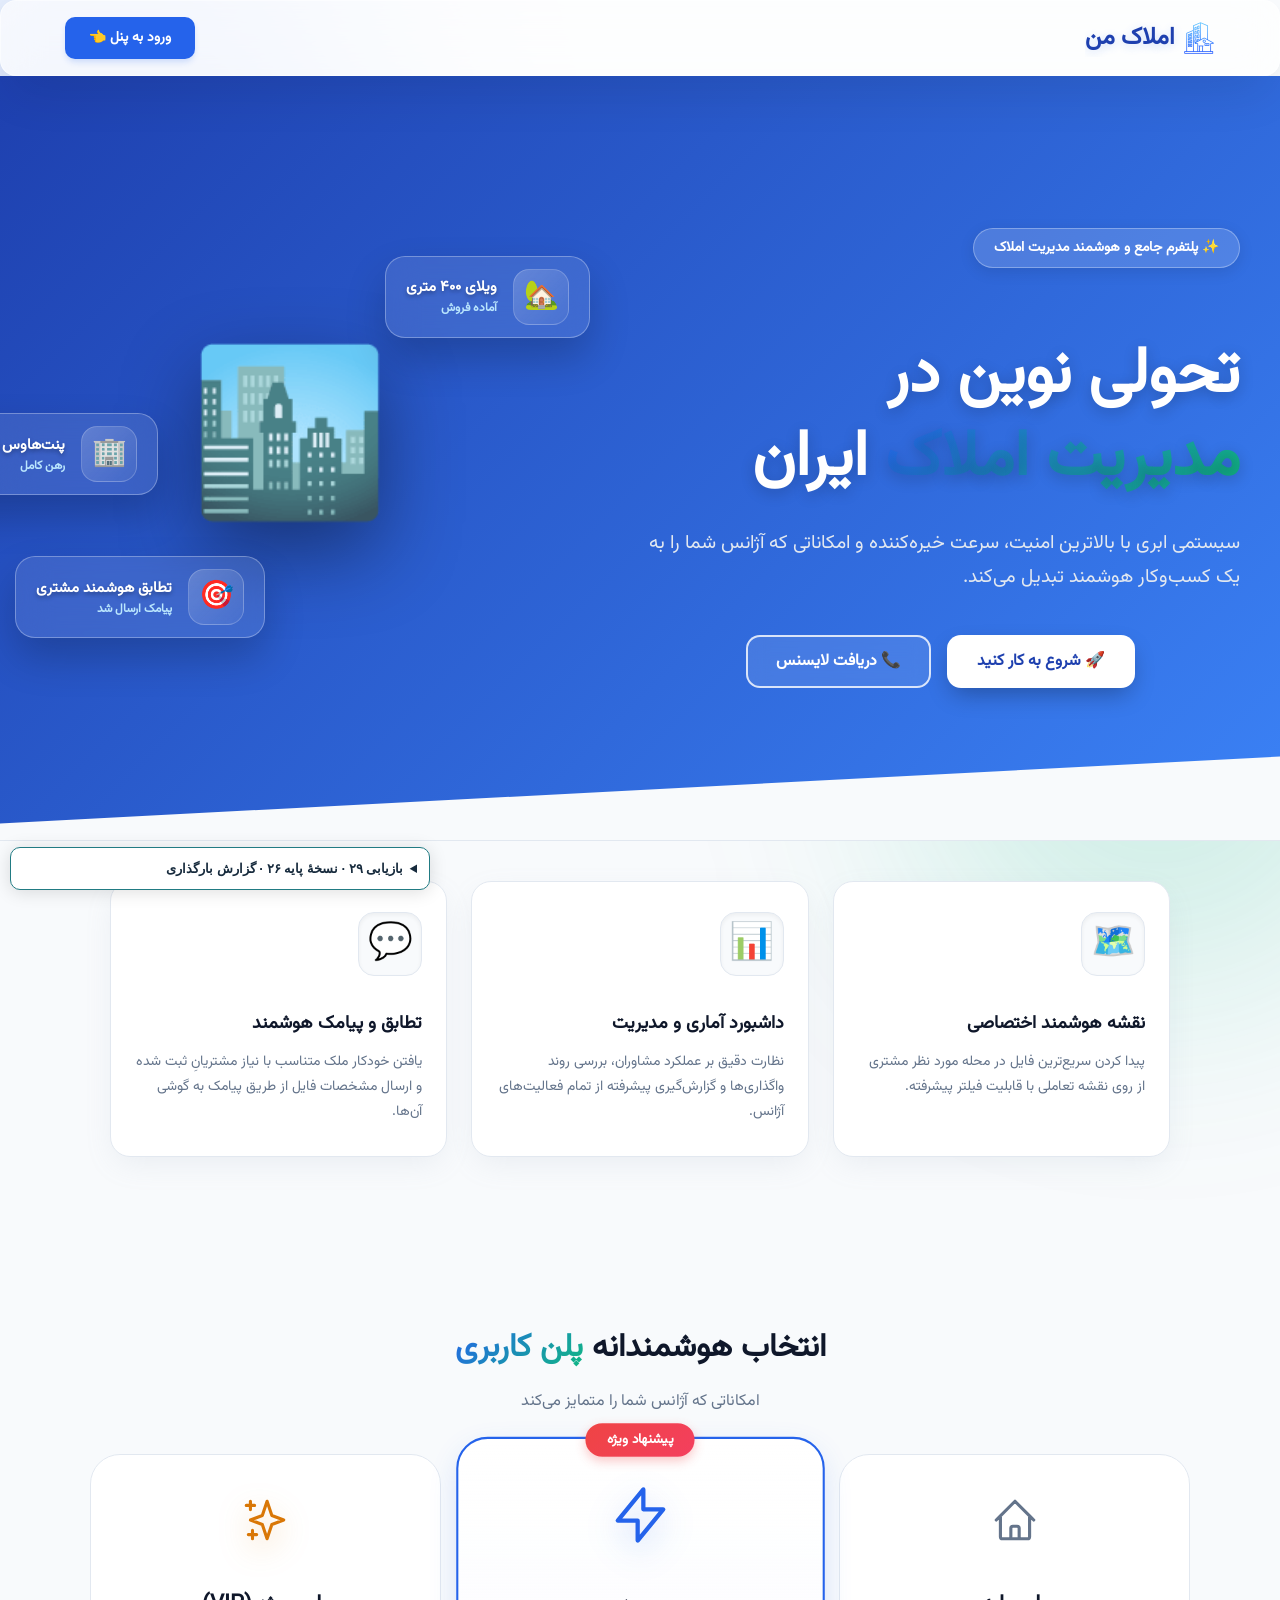
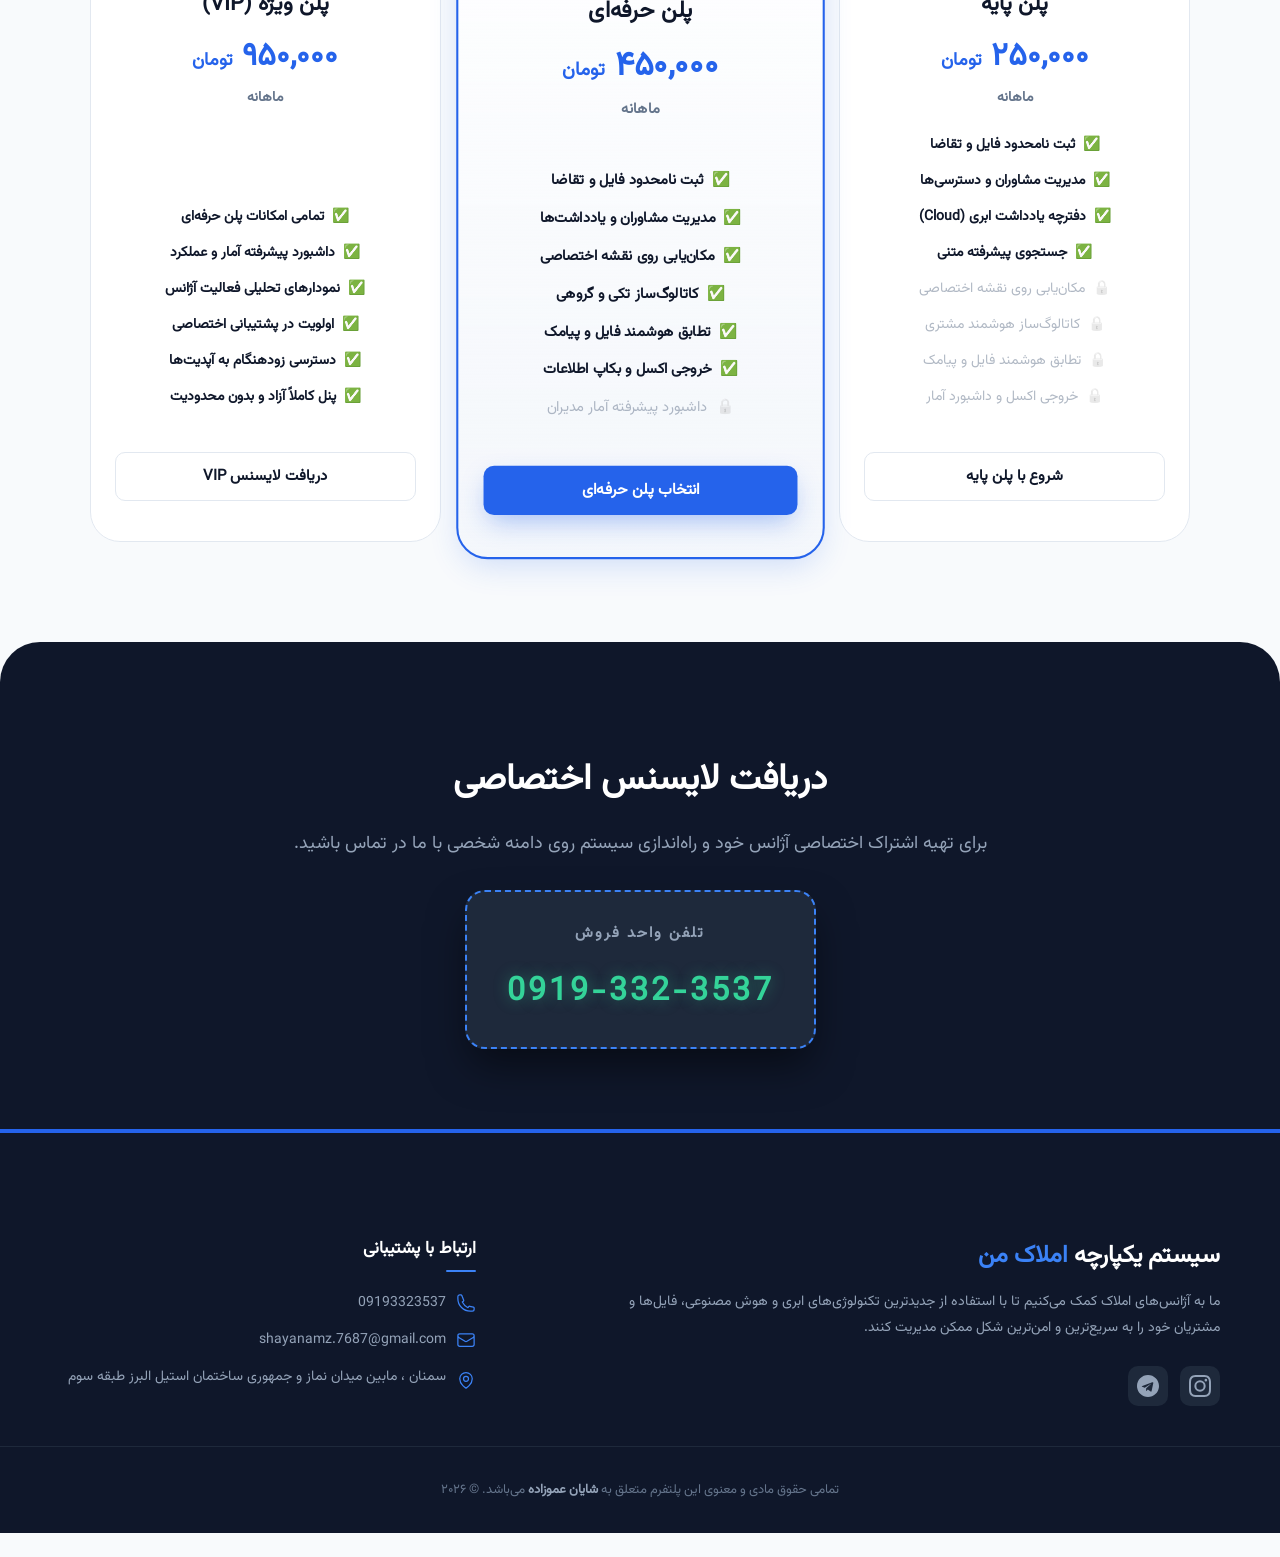
==== commit 228e12af: "fix(jarvis): normalize prices and apply safe synchronous property drafts Co-authored-by: arena-agent" ====
--- a/src/index.html
+++ b/src/index.html
@@ -3,12 +3,133 @@
 <head>
     <meta charset="UTF-8">
     <meta name="viewport" content="width=device-width, initial-scale=1.0, maximum-scale=1.0, user-scalable=no">
-    <title>سیستم یکپارچه املاک</title>
+    <title>املاک من — بازیابی ۲۹</title>
+    <meta name="amlak-build" content="fix29-baseline26">
+    <meta name="amlak-jarvis-build" content="fix30-form-r1">
+    <script>
+/* Recovery 29: diagnostic boot support only. No server data or credentials are logged. */
+(function () {
+    'use strict';
+    var backendVerified = false, messages = [], seen = {}, memory = {localStorage: {}, sessionStorage: {}}, mapPromise = null, mapRetryAt = 0;
+    function clean(value) {
+        return String(value || '').replace(/(?:sk-or-v\d-|hf_)[A-Za-z0-9_-]+/g, '[redacted]')
+            .replace(/Bearer\s+[^\s]+/gi, 'Bearer [redacted]').replace(/eyJ[A-Za-z0-9_.-]{40,}/g, '[token redacted]').slice(0, 280);
+    }
+    function draw() {
+        var out = document.getElementById('recovery29-log');
+        if (out) out.textContent = (backendVerified ? 'نسخهٔ تازهٔ API بازیابی هم تأیید شد.\n' : '') + (messages.length ? messages.join('\n') : 'نسخهٔ بازیابی ۲۹ بارگذاری شده است. اگر خطایی رخ دهد، اینجا نمایش داده می‌شود.');
+    }
+    function report(value) {
+        var message = clean(value);
+        if (!message || seen[message]) return;
+        seen[message] = true; messages.push(message); if (messages.length > 12) messages.shift();
+        draw();
+        var panel = document.getElementById('recovery29-panel'); if (panel) panel.open = true;
+    }
+    function store(area) {
+        return {
+            getItem: function (key) {
+                if (Object.prototype.hasOwnProperty.call(memory[area], key)) return memory[area][key];
+                try { return window[area].getItem(key); } catch (error) { report('حافظهٔ مرورگر در دسترس نیست؛ صفحه بدون آن ادامه می‌دهد.'); return null; }
+            },
+            setItem: function (key, value) {
+                memory[area][key] = String(value);
+                try { window[area].setItem(key, String(value)); } catch (error) { report('ذخیرهٔ مرورگر پر یا مسدود است؛ اطلاعات دریافتی همچنان نمایش داده می‌شود.'); }
+            },
+            removeItem: function (key) {
+                memory[area][key] = null;
+                try { window[area].removeItem(key); } catch (error) { report('حذف نشست مرورگر انجام نشد.'); }
+            }
+        };
+    }
+    var local = store('localStorage'), session = store('sessionStorage');
+    function readObject(area, key) {
+        var raw = (area === 'local' ? local : session).getItem(key);
+        if (!raw) return null;
+        try { var value = JSON.parse(raw); return value && typeof value === 'object' && !Array.isArray(value) ? value : null; }
+        catch (error) { report('قالب نشست ذخیره‌شده نامعتبر بود؛ بدون پاک کردن داده‌ها، ورود دوباره لازم است.'); return null; }
+    }
+    function resource(kind, url, label) {
+        return new Promise(function (resolve, reject) {
+            var element = document.createElement(kind === 'css' ? 'link' : 'script'), settled = false;
+            element.setAttribute('data-recovery29', 'managed');
+            if (kind === 'css') { element.rel = 'stylesheet'; element.href = url; }
+            else { element.async = true; element.src = url; }
+            var timer = setTimeout(function () { finish(new Error('دریافت ' + label + ' طول کشید؛ بقیهٔ سایت مستقل از آن فعال می‌ماند.')); }, 10000);
+            function finish(error) {
+                if (settled) return; settled = true; clearTimeout(timer);
+                if (error) { element.remove(); reject(error); } else resolve();
+            }
+            element.onload = function () { finish(); };
+            element.onerror = function () { finish(new Error(label + ' دریافت نشد؛ بقیهٔ سایت مستقل از آن فعال می‌ماند.')); };
+            document.head.appendChild(element);
+        });
+    }
+    function optionalAssets() {
+        // None of these resources may block parsing or the first visible page.
+        Promise.all([
+            resource('css', 'assets/jalalidatepicker.min.css?v=fix29', 'ظاهر تقویم'),
+            resource('js', 'assets/jalalidatepicker.min.js?v=fix29', 'تقویم')
+        ]).then(function () {
+            if (window.jalaliDatepicker) window.jalaliDatepicker.startWatch({time: false, hasSecond: false});
+        }).catch(function (error) { report(error.message); });
+        resource('js', 'assets/chart.umd.js?v=fix29', 'نمودارها').then(function () {
+            if (typeof window.renderDashboard === 'function') window.renderDashboard();
+        }).catch(function (error) { report(error.message); });
+    }
+    function loadMap() {
+        if (api.mapReady) return Promise.resolve();
+        if (mapPromise) return mapPromise;
+        if (Date.now() < mapRetryAt) return Promise.reject(new Error('سرویس نقشه در دسترس نیست؛ کمی بعد دوباره تلاش کنید.'));
+        mapPromise = Promise.all([
+            resource('css', 'https://static.neshan.org/sdk/leaflet/v1.9.4/neshan-sdk/v1.0.8/index.css', 'ظاهر نقشه'),
+            resource('js', 'https://static.neshan.org/sdk/leaflet/v1.9.4/neshan-sdk/v1.0.8/index.js', 'سرویس نقشه')
+        ]).then(function () {
+            if (!window.L || !window.L.Map) throw new Error('سرویس نقشه آماده نیست.');
+            api.mapReady = true;
+        }).catch(function (error) { mapPromise = null; mapRetryAt = Date.now() + 60000; report(error.message); throw error; });
+        return mapPromise;
+    }
+    function fetchText(url, options, action) {
+        var limited = ['getData', 'loginManager', 'loginConsultant'].indexOf(action) !== -1;
+        var controller = limited && typeof AbortController !== 'undefined' ? new AbortController() : null;
+        if (controller) options.signal = controller.signal;
+        var timer = controller ? setTimeout(function () { controller.abort(); }, 15000) : null;
+        return fetch(url, options).then(function (response) {
+            if (!response.ok) report('درخواست ' + action + ' → HTTP ' + response.status);
+            if (response.headers.get('X-Amlak-Recovery') === 'fix29-baseline26') { backendVerified = true; draw(); }
+            else if (response.ok) report('نشان نسخهٔ API بازیابی دریافت نشد؛ مسیر فایل جدید را بررسی کنید.');
+            return response.text().then(function (text) { return {response: response, text: text}; });
+        }).catch(function (error) {
+            var reason = error && error.name === 'AbortError' ? 'سرور در ۱۵ ثانیه پاسخ کامل نداد.' : 'ارتباط با API برقرار نشد.';
+            report(action + ': ' + reason);
+            throw new Error(reason);
+        }).finally(function () { if (timer) clearTimeout(timer); });
+    }
+    var api = window.AmlakRecovery = {report: report, local: local, session: session, readObject: readObject,
+        optionalAssets: optionalAssets, loadMap: loadMap, mapReady: false, fetchText: fetchText};
+    window.addEventListener('error', function (event) {
+        if (event.message) report('خطای اجرای صفحه: ' + event.message);
+        else if (event.target && event.target.getAttribute && event.target.getAttribute('data-recovery29') !== 'managed' && (event.target.tagName === 'SCRIPT' || (event.target.tagName === 'LINK' && event.target.rel === 'stylesheet'))) report('یکی از فایل‌های رابط دریافت نشد.');
+    }, true);
+    window.addEventListener('unhandledrejection', function (event) { report('خطای راه‌اندازی: ' + (event.reason && event.reason.message || event.reason)); });
+    document.addEventListener('DOMContentLoaded', function () {
+        draw();
+        var button = document.getElementById('recovery29-copy');
+        if (button) button.addEventListener('click', function () {
+            var text = 'fix29 / baseline fix26\n' + location.pathname + '\n' + messages.join('\n');
+            if (navigator.clipboard && navigator.clipboard.writeText) navigator.clipboard.writeText(text).catch(function () { report('گزارش را با عکس صفحه بفرستید.'); });
+            else report('گزارش را با عکس صفحه بفرستید.');
+        });
+    });
+})();
+
+    </script>
     
     <!-- ⚡ اتصال به شناسنامه اپلیکیشن (PWA) -->
     <link rel="manifest" href="manifest.json" crossorigin="use-credentials">
-    <link rel="stylesheet" href="https://static.neshan.org/sdk/leaflet/v1.9.4/neshan-sdk/v1.0.8/index.css"/>
-    <script src="https://static.neshan.org/sdk/leaflet/v1.9.4/neshan-sdk/v1.0.8/index.js"></script>
+    <!-- fix29: optional resource loaded without blocking startup -->
+    <!-- fix29: optional resource loaded without blocking startup -->
     <!-- <link rel="stylesheet" href="https://cdnjs.cloudflare.com/ajax/libs/leaflet/1.9.4/leaflet.min.css" /> -->
     <!-- <script src="https://cdnjs.cloudflare.com/ajax/libs/leaflet/1.9.4/leaflet.min.js"></script> -->
     
@@ -26,15 +147,15 @@
     <style>
         @font-face {
             font-family: 'Vazirmatn';
-            src: url('assets/Vazirmatn.woff2') format('woff2');
+            src: url('assets/Vazirmatn.woff2?v=fix29') format('woff2');
             font-weight: normal;
             font-style: normal;
-            font-display: block;
+            font-display: swap;
         }
     </style>
     
    <!-- <link rel="stylesheet" href="assets/leaflet.css" /> -->
-    <link rel="stylesheet" href="assets/jalalidatepicker.min.css" />
+    <!-- fix29: optional resource loaded without blocking startup -->
 
     <style>
         :root {
@@ -340,35 +461,15 @@
         .compact-header { display: flex; justify-content: space-between; align-items: center; font-size: 14px; font-weight: 900; color: var(--text-main); }
         .compact-meta { font-size: 12px; color: var(--text-muted); display: flex; justify-content: space-between; font-weight: bold; }
     </style>
-    <!--
-      ⚡ ریست خودکار Service Worker:
-      اگر آدرس با ?swreset=1 باز شود، همهٔ سرویس‌ورکرها و کش‌های قدیمی
-      پاک می‌شوند و صفحه دوباره از شبکه لود می‌شود. این برای رفع مشکل
-      «صفحهٔ اصلی به‌جای پنل» است (کش قدیمی v2 رفتار اشتباه داشت).
-    -->
-    <script>
-        (function () {
-            try {
-                var p = new URLSearchParams(location.search);
-                if (p.has('swreset') && 'serviceWorker' in navigator) {
-                    Promise.all([navigator.serviceWorker.getRegistrations()])
-                        .then(function (list) {
-                            (list[0] || []).forEach(function (r) { r.unregister(); });
-                            if ('caches' in window) {
-                                return caches.keys().then(function (keys) {
-                                    return Promise.all(keys.map(function (k) { return caches.delete(k); }));
-                                });
-                            }
-                        })
-                        .finally(function () {
-                            location.replace(location.pathname);
-                        });
-                }
-            } catch (e) { /* بی‌صدا */ }
-        })();
-    </script>
 </head>
 <body>
+    <details id="recovery29-panel" style="position:fixed;left:10px;bottom:10px;z-index:20000;max-width:calc(100vw - 20px);width:420px;background:#fff;color:#172b3d;border:1px solid #217b83;border-radius:10px;padding:9px 12px;box-shadow:0 2px 18px #0002;font:13px/1.8 Tahoma,sans-serif;direction:rtl;">
+        <summary style="cursor:pointer;font-weight:bold;">بازیابی ۲۹ · نسخهٔ پایه ۲۶ · گزارش بارگذاری</summary>
+        <pre id="recovery29-log" style="white-space:pre-wrap;overflow-wrap:anywhere;max-height:190px;overflow:auto;font:12px/1.9 Tahoma,sans-serif;">در حال راه‌اندازی صفحه؛ این نسخه منتظر سرویس نقشه نمی‌ماند.</pre>
+        <button id="recovery29-copy" type="button" style="padding:5px 10px;cursor:pointer;">کپی گزارش بدون اطلاعات حساب</button>
+        <noscript>اجرای جاوااسکریپت مرورگر غیرفعال است.</noscript>
+    </details>
+
 
     <div class="blob-bg blob-1"></div>
     <div class="blob-bg blob-2"></div>
@@ -587,6 +688,7 @@
             rootMargin: '0px 0px -50px 0px'
         };
 
+        if (typeof IntersectionObserver === 'undefined') { cards.forEach(card => card.classList.add('is-visible')); return; }
         const observer = new IntersectionObserver((entries, observer) => {
             entries.forEach(entry => {
                 if (entry.isIntersecting) {
@@ -1031,14 +1133,15 @@
                 <div id="add-view" class="fade-in hidden form-card">
                     <h2 style="font-size: 18px; font-weight: bold; color: var(--primary); margin: 0 0 20px 0; border-bottom: 1px solid var(--border); padding-bottom: 12px; display: flex; align-items: center; gap: 8px;" id="form-main-title"><span>➕</span> ثبت ملک جدید</h2>
                     
+                    <div id="jarvis-draft-note" hidden style="padding:12px 16px;margin-bottom:16px;background:#eff6ff;color:#1e3a8a;border:1px solid #93c5fd;border-radius:10px;font-size:13px;line-height:1.9;" role="status"></div>
                     <form id="add-form" onsubmit="handlePropertySubmit(event)">
                         <div class="grid-2">
                             <div class="form-group"><label>معرف / مالک</label><div class="input-wrapper"><span class="input-icon">👤</span><input required type="text" id="referrer" placeholder="نام مالک..." /></div></div>
-                            <div class="form-group"><label>شماره تماس اصلی</label><div class="input-wrapper"><span class="input-icon">☎️</span><input required type="tel" id="phone" placeholder="شماره تلفن" dir="ltr" style="text-align: right;" maxlength="11" oninput="this.value = this.value.replace(/[^0-9]/g, '')" /></div></div>
+                            <div class="form-group"><label>شماره تماس اصلی</label><div class="input-wrapper"><span class="input-icon">☎️</span><input required type="tel" id="phone" placeholder="شماره تلفن" dir="ltr" style="text-align: right;" maxlength="11" oninput="this.value = JarvisFields.digits(this.value).replace(/[^0-9]/g, '')" /></div></div>
                         </div>
 
                         <div class="grid-2">
-                            <div class="form-group"><label>شماره تماس دوم</label><div class="input-wrapper"><span class="input-icon">☎️</span><input type="tel" id="phone2" placeholder="اختیاری" dir="ltr" style="text-align: right;" maxlength="11" oninput="this.value = this.value.replace(/[^0-9]/g, '')" /></div></div>
+                            <div class="form-group"><label>شماره تماس دوم</label><div class="input-wrapper"><span class="input-icon">☎️</span><input type="tel" id="phone2" placeholder="اختیاری" dir="ltr" style="text-align: right;" maxlength="11" oninput="this.value = JarvisFields.digits(this.value).replace(/[^0-9]/g, '')" /></div></div>
                             <div class="form-group"><label>شهر</label><div class="input-wrapper"><span class="input-icon">🏙️</span><input required type="text" id="city" placeholder="تهران، شیراز..." /></div></div>
                         </div>
 
@@ -1058,23 +1161,23 @@
                         </div>
 
                       <div class="grid-2">
-                            <div class="form-group"><label>متراژ</label><div class="input-wrapper"><span class="input-icon">📐</span><input required type="tel" id="area" style="text-align: right;" oninput="this.value = this.value.replace(/[^0-9]/g, '').substring(0, 7)" placeholder="متر مربع" /></div></div>
+                            <div class="form-group"><label>متراژ</label><div class="input-wrapper"><span class="input-icon">📐</span><input required type="tel" id="area" style="text-align: right;" oninput="this.value = JarvisFields.digits(this.value).replace(/[^0-9]/g, '').substring(0, 7)" placeholder="متر مربع" /></div></div>
                             <div class="form-group">
                                 <label>کاربری</label>
-                                <select id="usage" onchange="toggleLandOptions()"><option value="مسکونی">مسکونی</option><option value="تجاری">تجاری</option><option value="اداری">اداری</option><option value="زمین/کلنگی">زمین/کلنگی</option><option value="باغ">باغ</option>
-<option value="ویلایی">ویلایی</option></select>
+                                <select id="usage" required onchange="toggleLandOptions()"><option value="مسکونی">مسکونی</option><option value="تجاری">تجاری</option><option value="اداری">اداری</option><option value="زمین/کلنگی">زمین/کلنگی</option><option value="باغ">باغ</option>
+<option value="ویلایی">ویلایی</option><option value="" disabled>انتخاب کاربری…</option></select>
                             </div>
                         </div>
 
                         <!-- متراژ بنا مخصوص زمین/کلنگی -->
                         <div class="grid-2 fade-in hidden" id="land-metrics">
-                            <div class="form-group"><label>متراژ حدودی بنا (متر)</label><div class="input-wrapper"><span class="input-icon">🧱</span><input type="tel" id="build-area" dir="rtl" style="text-align: right;" oninput="this.value = this.value.replace(/[^0-9]/g, '').substring(0, 7)" placeholder="اختیاری - متر مربع" /></div></div>
+                            <div class="form-group"><label>متراژ حدودی بنا (متر)</label><div class="input-wrapper"><span class="input-icon">🧱</span><input type="tel" id="build-area" dir="rtl" style="text-align: right;" oninput="this.value = JarvisFields.digits(this.value).replace(/[^0-9]/g, '').substring(0, 7)" placeholder="اختیاری - متر مربع" /></div></div>
                         </div>
 
                          <!-- فیلدهای طبقه و واحد (محدود شده با رجکس عدد و منفی) -->
                         <div class="grid-2 fade-in" id="residential-options">
-                            <div class="form-group"><label>طبقه</label><div class="input-wrapper"><span class="input-icon">🏢</span><input type="tel" id="floor" dir="rtl" style="text-align: right;" placeholder="مثلاً: 2 (حداکثر ۲ رقم)" oninput="this.value = this.value.replace(/[^0-9\-]/g, '').replace(/(?!^)-/g, '').substring(0, this.value.startsWith('-') ? 3 : 2)" /></div></div>
-                            <div class="form-group"><label>واحد</label><div class="input-wrapper"><span class="input-icon">🚪</span><input type="tel" id="unit" dir="rtl" style="text-align: right;" placeholder="مثلاً: 14 (حداکثر ۳ رقم)" oninput="this.value = this.value.replace(/[^0-9]/g, '').substring(0, 3)" /></div></div>
+                            <div class="form-group"><label>طبقه</label><div class="input-wrapper"><span class="input-icon">🏢</span><input type="tel" id="floor" dir="rtl" style="text-align: right;" placeholder="مثلاً: 2 (حداکثر ۲ رقم)" oninput="this.value = JarvisFields.digits(this.value).replace(/[^0-9\-]/g, '').replace(/(?!^)-/g, '').substring(0, this.value.startsWith('-') ? 3 : 2)" /></div></div>
+                            <div class="form-group"><label>واحد</label><div class="input-wrapper"><span class="input-icon">🚪</span><input type="tel" id="unit" dir="rtl" style="text-align: right;" placeholder="مثلاً: 14 (حداکثر ۳ رقم)" oninput="this.value = JarvisFields.digits(this.value).replace(/[^0-9]/g, '').substring(0, 3)" /></div></div>
                         </div>
 
                         <div class="grid-2" id="building-specs">
@@ -1086,14 +1189,14 @@
                 <option value="بدون خواب/سوئیت">بدون خواب/سوئیت</option>
                 <option value="1">۱ خواب</option><option value="2">۲ خواب</option><option value="3">۳ خواب</option>
                 <option value="4">۴ خواب</option><option value="5+">۵ خواب به بالا</option>
-            </select>
+            <option value="">نامشخص</option></select>
         </div>
     </div>
     <div class="form-group" id="year-group">
         <label>سال ساخت</label>
         <div class="input-wrapper">
             <span class="input-icon">🏗️</span>
-            <input type="tel" id="year-built" style="text-align: right;" oninput="this.value = this.value.replace(/[^0-9]/g, '').substring(0, 4)" placeholder="مثال: 1402 (خالی=نامشخص)" />
+            <input type="tel" id="year-built" style="text-align: right;" oninput="this.value = JarvisFields.digits(this.value).replace(/[^0-9]/g, '').substring(0, 4)" placeholder="مثال: 1402 (خالی=نامشخص)" />
         </div>
     </div>
 </div>
@@ -1479,8 +1582,8 @@
     </div>
     <div id="toast" class="toast"></div>
 
-    <script src="assets/jalalidatepicker.min.js"></script>
-    <script src="assets/chart.umd.js"></script>
+    <!-- fix29: optional resource loaded without blocking startup -->
+    <!-- fix29: optional resource loaded without blocking startup -->
 
     
     <script>
@@ -1489,17 +1592,19 @@
         document.querySelectorAll('.modal-overlay').forEach(modal => modal.classList.add('hidden'));
       
         if ('serviceWorker' in navigator) {
-            window.addEventListener('load', () => { navigator.serviceWorker.register('sw.js').catch(err => console.log('SW Error:', err)); });
+            window.addEventListener('load', () => { navigator.serviceWorker.register('sw.js?v=fix29').catch(err => console.log('SW Error:', err)); });
         }
 
         window.isOnline = navigator.onLine;
         // ⚡ خواندن پروفایل از حافظه دائم (برای مدیر/مشاور) یا حافظه موقت (برای مهمان)
-        let userProfile = JSON.parse(localStorage.getItem('amlakProfile')) || JSON.parse(sessionStorage.getItem('guestProfile')) || null;
-
-        // ⚡ اگر از قبل، پروفایل مهمان به اشتباه در حافظه دائم گیر کرده، پاکش کن تا سایت باگ نخوره
-        if (localStorage.getItem('amlakProfile') && JSON.parse(localStorage.getItem('amlakProfile')).role === 'مهمان') {
-            localStorage.removeItem('amlakProfile');
+        const recoveryLocalProfile = AmlakRecovery.readObject('local', 'amlakProfile');
+        const recoveryGuestProfile = AmlakRecovery.readObject('session', 'guestProfile');
+        let userProfile = recoveryLocalProfile && recoveryLocalProfile.role !== 'مهمان' ? recoveryLocalProfile : recoveryGuestProfile;
+        if (userProfile && (!['مدیر','مشاور','مهمان'].includes(userProfile.role)
+            || (userProfile.role !== 'مهمان' && (typeof userProfile.token !== 'string' || !userProfile.token
+                || typeof userProfile.name !== 'string' || typeof userProfile.agencyId !== 'string')))) {
             userProfile = null;
+            AmlakRecovery.report('نشست ذخیره‌شده کامل نیست؛ دوباره وارد حساب شوید. داده‌ای حذف نشده است.');
         }
         let properties = [], demands = [], membersList = [];
         let allAgencies = [], allGuestProperties = [], selectedAgencyIdForGuest = null;
@@ -1516,16 +1621,16 @@
         let deferredPrompt = null, propertyToSell = null, demandDeleteId = null, deleteType = 'property';
         
         // ⚡ آدرس ارتباطی برای اتصال به فایل جدید هاست شما
-        const API_URL = 'api.php';
+        const API_URL = 'api-recovery-29.php'; // Fresh compiled copy of the approved fix26 API.
         
         window.currentPage = { properties: 1, guestAll: 1, guestAgency: 1, demands: 1 };
         const ITEMS_PER_PAGE = 20;
       // ⚡ مدیریت حالت فشرده و کامل
-        window.currentViewMode = localStorage.getItem('amlakViewMode') || 'full';
+        window.currentViewMode = AmlakRecovery.local.getItem('amlakViewMode') || 'full';
         
         window.toggleViewMode = function() {
             window.currentViewMode = window.currentViewMode === 'full' ? 'compact' : 'full';
-            localStorage.setItem('amlakViewMode', window.currentViewMode);
+            AmlakRecovery.local.setItem('amlakViewMode', window.currentViewMode);
             
             // ⚡ آپدیت همزمان متنِ تمام دکمه‌های سایت
             document.querySelectorAll('.view-mode-text').forEach(el => {
@@ -1562,7 +1667,7 @@
         window.showToast = function(msg) { const t = document.getElementById('toast'); t.innerText = msg; t.classList.add('show'); setTimeout(() => t.classList.remove('show'), 3500); };
         
         window.addEventListener('DOMContentLoaded', () => {
-            setTimeout(() => { try { if(typeof jalaliDatepicker !== 'undefined') jalaliDatepicker.startWatch({ time: false, hasSecond: false }); } catch(e){} }, 500);
+            // fix29: datepicker starts after its optional local files have loaded.
             
             // 🐛 window.showSuperAdminPanel هیچ‌جا تعریف نشده بود، پس نگه‌داشتن
             //    انگشت روی شمارهٔ نسخه بعد از ۵ ثانیه با TypeError می‌ترکید و
@@ -1674,7 +1779,7 @@
             // ⚡ تابع هوشمند برای جداسازی ۳ رقم ۳ رقم و حذف حروف مزاحم
             window.formatPriceFilter = function(input) {
             // فقط و فقط اعداد رو نگه می‌داره (حذف حروف، +، -، و فضاهای خالی)
-            let value = input.value.replace(/[^0-9]/g, '');
+            let value = JarvisFields.digits(input.value).replace(/[^0-9]/g, '');
             
             // اگه مقداری موند، اون رو به صورت استاندارد با کاما جدا می‌کنه
             if (value !== '') {
@@ -1890,19 +1995,21 @@
             if (tab === 'guest-properties') window.renderGuestProperties();
         };
 
-        window.toggleDarkMode = function() { document.body.classList.toggle('dark'); localStorage.setItem('amlakDarkMode', document.body.classList.contains('dark')); document.getElementById('theme-toggle').innerText = document.body.classList.contains('dark') ? '☀️' : '🌙'; };
+        window.toggleDarkMode = function() { document.body.classList.toggle('dark'); AmlakRecovery.local.setItem('amlakDarkMode', document.body.classList.contains('dark')); document.getElementById('theme-toggle').innerText = document.body.classList.contains('dark') ? '☀️' : '🌙'; };
         
         window.setDealType = function(type) {
-            document.getElementById('deal-type').value = type;
-            ['sell', 'rent', 'full-rent'].forEach(t => document.getElementById(`btn-deal-${t}`).classList.remove('active'));
-            const tm = {'فروش':'sell', 'رهن و اجاره':'rent', 'رهن کامل':'full-rent'}; document.getElementById(`btn-deal-${tm[type]}`).classList.add('active');
-            const [pc, dc, rc] = ['price', 'deposit', 'rent'].map(id => document.getElementById(`${id}-container`));
-            const [pi, di, ri] = ['price', 'deposit', 'rent'].map(id => document.getElementById(id));
-            pi.required = false; di.required = false; ri.required = false;
-            if (type === 'فروش') { pc.classList.remove('hidden'); dc.classList.add('hidden'); rc.classList.add('hidden'); pi.required = true; } 
-            else if (type === 'رهن و اجاره') { pc.classList.add('hidden'); dc.classList.remove('hidden'); rc.classList.remove('hidden'); di.required = true; ri.required = true; } 
-            else if (type === 'رهن کامل') { pc.classList.add('hidden'); dc.classList.remove('hidden'); rc.classList.add('hidden'); di.required = true; }
+            const tm={'فروش':'sell','رهن و اجاره':'rent','رهن کامل':'full-rent'};
+            const valid=Object.prototype.hasOwnProperty.call(tm,type);
+            document.getElementById('deal-type').value=valid?type:'';
+            ['sell','rent','full-rent'].forEach(t=>document.getElementById(`btn-deal-${t}`).classList.remove('active'));
+            if(valid)document.getElementById('btn-deal-'+tm[type]).classList.add('active');
+            for(const id of ['price','deposit','rent']) {
+                const visible=!valid || (id==='price'?type==='فروش':id==='deposit'?type!=='فروش':type==='رهن و اجاره');
+                document.getElementById(id+'-container').classList.toggle('hidden',!visible);
+                document.getElementById(id).required=valid&&visible;
+            }
             window.toggleRentFilters();
+            return valid;
         };
 
         window.toggleLandOptions = function() { 
@@ -1917,7 +2024,7 @@
     const yearGroup = document.getElementById('year-group');
 
     // ۱. منطق نمایش اتاق خواب: فقط برای "مسکونی" ظاهر شود
-    const showRooms = (usage === 'مسکونی' || usage === 'ویلایی');
+    const showRooms = (usage === '' || usage === 'مسکونی' || usage === 'ویلایی');
     roomsGroup.classList.toggle('hidden', !showRooms);
 
     // ۲. منطق نمایش سال ساخت: برای همه به جز "زمین/کلنگی" و "باغ" ظاهر شود
@@ -1942,11 +2049,12 @@
     } else { 
         lo.classList.add('hidden'); 
         document.getElementById('can-partner').checked = false; 
-        if(lm) lm.classList.add('hidden');
-        if(document.getElementById('build-area')) document.getElementById('build-area').value = '';
+        const hasMetrics = usage === '' || usage === 'ویلایی' || usage === 'باغ';
+        if(lm) lm.classList.toggle('hidden', !hasMetrics);
+        if(!hasMetrics && document.getElementById('build-area')) document.getElementById('build-area').value = '';
     } 
 
-    if (usage === 'مسکونی' || usage === 'ویلایی') { 
+    if (usage === '' || ['مسکونی','ویلایی','تجاری','اداری'].includes(usage)) { 
         if(ro) ro.classList.remove('hidden'); 
     } else { 
         if(ro) ro.classList.add('hidden'); 
@@ -1955,8 +2063,8 @@
     }
 };
 
-        function getMockDB() { const db = localStorage.getItem('amlak_mock_db'); return db ? JSON.parse(db) : { agencies: {}, properties: {}, demands: {}, members: {} }; }
-        function saveMockDB(db) { localStorage.setItem('amlak_mock_db', JSON.stringify(db)); }
+        function getMockDB() { const db = AmlakRecovery.local.getItem('amlak_mock_db'); return db ? JSON.parse(db) : { agencies: {}, properties: {}, demands: {}, members: {} }; }
+        function saveMockDB(db) { AmlakRecovery.local.setItem('amlak_mock_db', JSON.stringify(db)); }
 
         async function apiCall(action, payload = null, tempAgencyId = null) {
             if (window.location.protocol === 'file:' || window.location.protocol === 'blob:' || window.location.protocol === 'data:' || window.location.hostname === 'localhost' || window.location.hostname === '127.0.0.1') {
@@ -2008,9 +2116,9 @@
         if (finalPayload) options.body = JSON.stringify(finalPayload);
         
         // ارسال درخواست
-        const res = await fetch(`${API_URL}?action=${action}&_t=${Date.now()}`, options);
-        
-        const textContent = await res.text();
+        const transport = await AmlakRecovery.fetchText(`${API_URL}?action=${action}&_t=${Date.now()}`, options, action);
+        const res = transport.response;
+        const textContent = transport.text;
         let data;
         try {
             data = JSON.parse(textContent);
@@ -2018,24 +2126,19 @@
             throw new Error("پاسخ سرور نامعتبر است.");
         }
 
-        if (data.error) throw new Error(data.error); 
+        if (data.error) { AmlakRecovery.report(action + ': ' + data.error); throw new Error(data.error); } 
         return data.response !== undefined ? data.response : data;
 
     } catch (err) { 
+        AmlakRecovery.report('API ' + action + ': ' + err.message);
         console.error("خطای API:", err.message); 
         throw err; 
     }
 }
 
-        let __fetchDataBusy = false;
         async function fetchAllData() {
-            // ⚡ ضد همپوشانی: اگر سینک قبلی هنوز در جریان است، دومی رد شود
-            //    (وقتی سرور کند است، ۱۵ پول موازی همدیگر را «مسدود» می‌کردند)
-            if (__fetchDataBusy) return;
-            __fetchDataBusy = true;
-            try { const data = await apiCall('getData'); if (data.unmodified) return; lastSyncHash = data.dataHash || ""; localStorage.setItem('amlakDataCache', JSON.stringify(data)); processData(data); isOnline = true; } 
-            catch (e) { isOnline = false; const cached = localStorage.getItem('amlakDataCache'); if (cached) processData(JSON.parse(cached)); }
-            finally { __fetchDataBusy = false; }
+            try { const data = await apiCall('getData'); if (data.unmodified) return; lastSyncHash = data.dataHash || ""; AmlakRecovery.local.setItem('amlakDataCache', JSON.stringify(data)); processData(data); isOnline = true; } 
+            catch (e) { isOnline = false; AmlakRecovery.report('دریافت اطلاعات ناموفق بود: ' + e.message); }
         }
 
         function processData(data) {
@@ -2079,18 +2182,18 @@
         window.addEventListener('online', () => { isOnline = true; window.showToast('✅ اینترنت وصل شد! اطلاعات همگام شد.'); fetchAllData(); });
 
         function boot() { if (userProfile) { checkSubscriptionAndLoad(); } else { document.getElementById('landing-view').classList.remove('hidden'); document.getElementById('auth-view').classList.add('hidden'); document.getElementById('main-app').classList.add('hidden'); } }
-        boot();
+        // fix29: boot is scheduled only after every handler below is defined.
 
         async function checkSubscriptionAndLoad() {
             if(userProfile.role === 'مهمان') { document.getElementById('landing-view').classList.add('hidden'); document.getElementById('auth-view').classList.add('hidden'); document.getElementById('main-app').classList.remove('hidden'); setupAppUI(); startListeningToData(); return; }
             try { const data = await apiCall('getData'); const agencyData = data.agencies ? data.agencies[userProfile.agencyId] : null; if (agencyData) { if(agencyData.expireAt && new Date(agencyData.expireAt).getTime() < Date.now()) { window.showToast("❌ اشتراک آژانس به پایان رسیده است."); window.goToAuth(); return; } document.getElementById('landing-view').classList.add('hidden'); document.getElementById('auth-view').classList.add('hidden'); document.getElementById('main-app').classList.remove('hidden'); setupAppUI(); startListeningToData(); } else { window.goToAuth(); } } 
-            catch(e) { const cached = localStorage.getItem('amlakDataCache'); if (cached) { document.getElementById('landing-view').classList.add('hidden'); document.getElementById('auth-view').classList.add('hidden'); document.getElementById('main-app').classList.remove('hidden'); setupAppUI(); startListeningToData(); } else { window.goToAuth(); } }
+            catch(e) { AmlakRecovery.report('بررسی ورود ناموفق بود: ' + e.message); document.getElementById('main-app').classList.add('hidden'); window.goToAuth(); }
         }
 
         function startListeningToData() { 
             fetchAllData(); 
             if (syncInterval) clearInterval(syncInterval); 
-            syncInterval = setInterval(fetchAllData, 30000); // ⚡ سینک هر ۳۰ ثانیه (کاهش فشار سرور)
+            syncInterval = setInterval(fetchAllData, 15000); // ⚡ سینک هر ۱۵ ثانیه
             
             //if (pingInterval) clearInterval(pingInterval);
             //pingInterval = setInterval(() => {
@@ -2099,14 +2202,14 @@
                 //}
             //}, 20000); // ⚡ اعلام حضور هر ۲۰ ثانیه
         }
-        document.addEventListener("visibilitychange", () => { if (document.hidden) { if (syncInterval) clearInterval(syncInterval); } else { if (userProfile) { fetchAllData(); syncInterval = setInterval(fetchAllData, 30000); } } });
+        document.addEventListener("visibilitychange", () => { if (document.hidden) { if (syncInterval) clearInterval(syncInterval); } else { if (userProfile) { fetchAllData(); syncInterval = setInterval(fetchAllData, 15000); } } });
 
         window.handleGuestLogin = async function(e) { 
             if(e) e.preventDefault(); 
             userProfile = { name: 'کاربر', role: 'مهمان', agencyId: 'GUEST_USER', agencyName: 'جستجوی سراسری' }; 
             
             // ⚡ مهمان فقط در حافظه موقت (Session) ذخیره میشه که با بستن تب کلاً پاک بشه!
-            sessionStorage.setItem('guestProfile', JSON.stringify(userProfile)); 
+            AmlakRecovery.session.setItem('guestProfile', JSON.stringify(userProfile)); 
             
             document.getElementById('auth-view').classList.add('hidden'); 
             document.getElementById('main-app').classList.remove('hidden'); 
@@ -2155,7 +2258,7 @@
                 
                 // ⚡ پلن در توکن لوکال ذخیره میشه
                 userProfile = { name: finalName, role: isManager ? 'مدیر' : 'مشاور', agencyId: aCode, agencyName: agencyName, token: sessionToken, plan: agencyPlan };
-                localStorage.setItem('amlakProfile', JSON.stringify(userProfile)); 
+                AmlakRecovery.local.setItem('amlakProfile', JSON.stringify(userProfile)); 
                 window.showToast(`خوش آمدید`);
                 document.getElementById('auth-view').classList.add('hidden'); 
                 document.getElementById('main-app').classList.remove('hidden');
@@ -2170,7 +2273,7 @@
             }
         };
 
-        window.logout = function() { localStorage.removeItem('amlakProfile'); sessionStorage.removeItem('guestProfile'); window.location.reload(); };
+        window.logout = function() { AmlakRecovery.local.removeItem('amlakProfile'); AmlakRecovery.session.removeItem('guestProfile'); window.location.reload(); };
         window.copyAgencyCode = function() { if(!userProfile) return; navigator.clipboard.writeText(userProfile.agencyId).then(() => window.showToast("کد کپی شد")).catch(err => { const t = document.createElement("textarea"); t.value = userProfile.agencyId; document.body.appendChild(t); t.select(); try { document.execCommand('copy'); window.showToast("کد کپی شد"); } catch(ex){} document.body.removeChild(t); }); };
 
         function setupAppUI() {
@@ -2189,7 +2292,7 @@
                 document.getElementById('header-agency-code').innerText = userProfile.agencyId;
             }
             
-            if (localStorage.getItem('amlakDarkMode') === 'true') { document.body.classList.add('dark'); document.getElementById('theme-toggle').innerText = '☀️'; }
+            if (AmlakRecovery.local.getItem('amlakDarkMode') === 'true') { document.body.classList.add('dark'); document.getElementById('theme-toggle').innerText = '☀️'; }
             if (userProfile.role === 'مهمان') { ['list', 'map', 'add', 'demands', 'add-demand', 'members', 'dashboard'].forEach(t => document.getElementById(`tab-${t}`).classList.add('hidden')); document.getElementById('btn-export-csv').classList.add('hidden'); document.getElementById('btn-change-pass').classList.add('hidden'); document.getElementById('btn-guest-logout').classList.remove('hidden'); ['guest-search','guest-agencies'].forEach(t => document.getElementById(`tab-${t}`).classList.remove('hidden')); window.switchTab('guest-search'); } else { ['guest-search','guest-agencies'].forEach(t => document.getElementById(`tab-${t}`).classList.add('hidden')); document.getElementById('guest-properties-view').classList.add('hidden'); document.getElementById('btn-export-csv').classList.remove('hidden'); document.getElementById('btn-change-pass').classList.remove('hidden'); document.getElementById('btn-guest-logout').classList.add('hidden'); if (userProfile.role === 'مدیر') { document.getElementById('agency-stats').classList.remove('hidden'); document.getElementById('tab-members').classList.remove('hidden'); document.getElementById('tab-dashboard').classList.remove('hidden'); } window.switchTab('list'); }
         }
 
@@ -2254,6 +2357,14 @@
         window.handlePropertySubmit = async function(e) {
             e.preventDefault(); if(!userProfile) return; const p1 = document.getElementById('phone').value, p2 = document.getElementById('phone2').value;
             if (p1 && !/^0\d{10}$/.test(p1)) return window.showToast("❌ شماره تماس اصلی نامعتبر است."); if (p2 && !/^0\d{10}$/.test(p2)) return window.showToast("❌ شماره تماس دوم نامعتبر است.");
+            const selectedDeal = document.getElementById('deal-type').value;
+            if (!['فروش','رهن و اجاره','رهن کامل'].includes(selectedDeal)) return window.showToast('نوع واگذاری را انتخاب کنید.');
+            if (!['مسکونی','ویلایی','تجاری','اداری','زمین/کلنگی','باغ'].includes(document.getElementById('usage').value)) return window.showToast('کاربری را انتخاب کنید.');
+            for (const id of (selectedDeal==='فروش'?['price']:selectedDeal==='رهن کامل'?['deposit']:['deposit','rent'])) {
+                const el=document.getElementById(id), amount=JarvisFields.money(el.value);
+                if(amount===null)return window.showToast('مبلغ '+({price:'فروش',deposit:'رهن',rent:'اجاره'}[id])+' را به تومان و به‌صورت روشن وارد کنید.');
+                el.value=String(amount);window.formatPriceFilter(el);window.updateMoneyText(el,id+'-text');
+            }
             const btn = document.getElementById('btn-submit'); const originalText = btn.innerText; btn.innerText = 'در حال ذخیره...'; btn.disabled = true; const dealType = document.getElementById('deal-type').value;
             
             const internalNoteEl = document.getElementById('internal-note');
@@ -2331,7 +2442,8 @@
         
         window.editProperty = function(id) { 
             const prop = properties.find(p => p.id === id); if(!prop) return; 
-            editingId = id; 
+            editingId = id;
+            document.getElementById('jarvis-draft-note').hidden = true; 
             
             // ⚡ تغییر طلایی اینجاست: اول تب رو باز می‌کنیم و پاپ‌آپ رو می‌بندیم
             window.switchTab('add'); 
@@ -2395,6 +2507,10 @@
             // ⚡ اصلاح شده: هدف‌گیری دقیق فرم ثبت ملک با ID
             const propertyForm = document.getElementById('add-form');
             if(propertyForm) propertyForm.reset();
+            window.setDealType('فروش');
+            document.getElementById('geo-lat').value='';document.getElementById('geo-lng').value='';
+            window.toggleLandOptions();window.toggleGuestOptions();
+            document.getElementById('jarvis-draft-note').hidden=true;
             
             // پاکسازی عکس‌ها و متون قیمت
             tempImagesBase64 = [];
@@ -2507,7 +2623,7 @@
             // 🛡️ ۱. بازیابی سریع پروفایل از حافظه
             let up = window.userProfile;
             if (!up) { 
-                try { up = JSON.parse(localStorage.getItem('amlakProfile')); window.userProfile = up; } catch(e){} 
+                try { up = JSON.parse(AmlakRecovery.local.getItem('amlakProfile')); window.userProfile = up; } catch(e){} 
             }
             
             // 🛡️ استفاده از ?. برای فیلترها تا اگر المانی در پنل مهمان نبود، سیستم کِرَش نکند
@@ -2940,7 +3056,7 @@
             if (userProfile && userProfile.name) { const reminders = demands.filter(d => { if (!d.followUpDate || d.authorName !== userProfile.name) return false; return d.followUpDate.replace(/[۰-۹]/g, w => String.fromCharCode(w.charCodeAt(0) - 1728)) <= todayShamsi; }); if (reminders.length > 0 && !document.getElementById('demands-view').classList.contains('hidden')) setTimeout(() => window.showToast(`⏰ شما ${reminders.length} تقاضا برای پیگیری دارید!`), 500); } 
         };
 
-        window.renderDashboard = function() { if (!userProfile || userProfile.role !== 'مدیر') return; const container = document.getElementById('dashboard-content'); if(!container) return; const startDate = document.getElementById('dash-start-date')?.value || ''; const endDate = document.getElementById('dash-end-date')?.value || ''; let fProps = properties; let fDemands = demands; const standardizeNums = str => String(str).replace(/[۰-۹]/g, w => String.fromCharCode(w.charCodeAt(0) - 1728)); if (startDate) { const normStart = standardizeNums(startDate); fProps = fProps.filter(p => standardizeNums(window.getJalaliDateStr(new Date(p.date))) >= normStart); fDemands = fDemands.filter(d => standardizeNums(window.getJalaliDateStr(new Date(d.date))) >= normStart); } if (endDate) { const normEnd = standardizeNums(endDate); fProps = fProps.filter(p => standardizeNums(window.getJalaliDateStr(new Date(p.date))) <= normEnd); fDemands = fDemands.filter(d => standardizeNums(window.getJalaliDateStr(new Date(d.date))) <= normEnd); } const activeProps = fProps.filter(p => p.status === 'موجود').length; const soldProps = fProps.length - activeProps; const types = {}; fProps.forEach(p => { types[p.usage] = (types[p.usage] || 0) + 1; }); const deals = {}; fProps.forEach(p => { deals[p.dealType] = (deals[p.dealType] || 0) + 1; }); const consultantsReg = {}; const consultantsSold = {}; fProps.forEach(p => { consultantsReg[p.authorName] = (consultantsReg[p.authorName] || 0) + 1; if (p.status === 'واگذار شده' && p.soldBy) { consultantsSold[p.soldBy] = (consultantsSold[p.soldBy] || 0) + 1; } }); let topConsultant = '-', maxSales = 0; Object.entries(consultantsSold).forEach(([name, count]) => { if(count > maxSales && name !== 'کاربر') { maxSales = count; topConsultant = name; } }); container.innerHTML = `<div class="grid-2" style="grid-template-columns: repeat(auto-fit, minmax(200px, 1fr));"><div style="background: var(--bg-card); padding: 24px; border-radius: 20px; text-align: center; border: 1px solid var(--border); box-shadow:0 10px 20px -5px var(--shadow-soft);"><div style="font-size: 36px; font-weight: 900; color: var(--primary);">${fProps.length}</div><div style="font-size: 15px; font-weight:900; color: var(--text-muted); margin-top:8px;">کل فایل‌ها</div></div><div style="background: var(--bg-card); padding: 24px; border-radius: 20px; text-align: center; border: 1px solid var(--border); box-shadow:0 10px 20px -5px var(--shadow-soft);"><div style="font-size: 36px; font-weight: 900; color: #10b981;">${activeProps}</div><div style="font-size: 15px; font-weight:900; color: var(--text-muted); margin-top:8px;">موجود</div></div><div style="background: var(--bg-card); padding: 24px; border-radius: 20px; text-align: center; border: 1px solid var(--border); box-shadow:0 10px 20px -5px var(--shadow-soft);"><div style="font-size: 36px; font-weight: 900; color: #ef4444;">${soldProps}</div><div style="font-size: 15px; font-weight:900; color: var(--text-muted); margin-top:8px;">واگذار شده</div></div><div style="background: var(--bg-card); padding: 24px; border-radius: 20px; text-align: center; border: 1px solid var(--border); box-shadow:0 10px 20px -5px var(--shadow-soft);"><div style="font-size: 36px; font-weight: 900; color: #8b5cf6;">${fDemands.length}</div><div style="font-size: 15px; font-weight:900; color: var(--text-muted); margin-top:8px;">تقاضاها</div></div></div><h3 style="font-size: 18px; margin-top: 40px; border-bottom: 2px solid var(--border); padding-bottom: 16px; font-weight:900; display:flex; align-items:center; gap:8px;"><span>🏆</span> بهترین فروشنده آژانس (در این بازه)</h3><div style="background: linear-gradient(135deg, #10b981, #059669); padding: 24px; border-radius: 20px; font-size: 18px; color: white; font-weight: 900; text-align: center; box-shadow: 0 10px 20px -5px rgba(16,185,129,0.3);">${topConsultant !== '-' ? `👤 ${topConsultant} (با فروش ${maxSales} ملک)` : 'فروشی ثبت نشده'}</div><h3 style="font-size: 18px; margin-top: 40px; border-bottom: 2px solid var(--border); padding-bottom: 16px; font-weight:900; display:flex; align-items:center; gap:8px;"><span>📊</span> نمودارهای آماری</h3><div class="grid-2"><div><h4 style="font-size: 15px; text-align: center; font-weight:900; margin-bottom:16px;">کاربری‌ها</h4><div style="background: var(--bg-card); border-radius: 20px; padding: 24px; height: 280px; position: relative; border: 1px solid var(--border); box-shadow:0 10px 20px -5px var(--shadow-soft);"><canvas id="chart-usage"></canvas></div></div><div><h4 style="font-size: 15px; text-align: center; font-weight:900; margin-bottom:16px;">نوع واگذاری</h4><div style="background: var(--bg-card); border-radius: 20px; padding: 24px; height: 280px; position: relative; border: 1px solid var(--border); box-shadow:0 10px 20px -5px var(--shadow-soft);"><canvas id="chart-deal"></canvas></div></div></div><div style="margin-top: 30px;"><h4 style="font-size: 15px; text-align: center; font-weight:900; margin-bottom:16px;">عملکرد مشاوران</h4><div style="background: var(--bg-card); border-radius: 20px; padding: 24px; height: 350px; position: relative; border: 1px solid var(--border); box-shadow:0 10px 20px -5px var(--shadow-soft);"><canvas id="chart-consultant"></canvas></div></div>`; setTimeout(() => { if(typeof Chart === 'undefined') return; Chart.defaults.font.family = "'Vazirmatn', system-ui, sans-serif"; Chart.defaults.color = "#64748b"; if(chartUsageIns) chartUsageIns.destroy(); const ctxU = document.getElementById('chart-usage'); if(ctxU && Object.keys(types).length > 0) chartUsageIns = new Chart(ctxU, { type: 'doughnut', data: { labels: Object.keys(types), datasets: [{ data: Object.values(types), backgroundColor: ['#3b82f6', '#10b981', '#f59e0b', '#ef4444', '#8b5cf6'] }] }, options: { responsive: true, maintainAspectRatio: false, plugins: { legend: { position: 'right', labels: { font: { family: 'Vazirmatn', weight: 'bold' } } } } } }); if(chartDealIns) chartDealIns.destroy(); const ctxD = document.getElementById('chart-deal'); if(ctxD && Object.keys(deals).length > 0) chartDealIns = new Chart(ctxD, { type: 'pie', data: { labels: Object.keys(deals), datasets: [{ data: Object.values(deals), backgroundColor: ['#14b8a6', '#f43f5e', '#6366f1'] }] }, options: { responsive: true, maintainAspectRatio: false, plugins: { legend: { position: 'right', labels: { font: { family: 'Vazirmatn', weight: 'bold' } } } } } }); if(chartConsIns) chartConsIns.destroy(); const ctxC = document.getElementById('chart-consultant'); const allConsNames = [...new Set([...Object.keys(consultantsReg), ...Object.keys(consultantsSold)])]; if(ctxC && allConsNames.length > 0) { allConsNames.sort((a,b) => ((consultantsReg[b]||0) + (consultantsSold[b]||0)) - ((consultantsReg[a]||0) + (consultantsSold[a]||0))); chartConsIns = new Chart(ctxC, { type: 'bar', data: { labels: allConsNames, datasets: [ { label: 'ثبت فایل', data: allConsNames.map(n => consultantsReg[n] || 0), backgroundColor: '#3b82f6', borderRadius: 8 }, { label: 'فروش (واگذاری)', data: allConsNames.map(n => consultantsSold[n] || 0), backgroundColor: '#10b981', borderRadius: 8 } ] }, options: { responsive: true, maintainAspectRatio: false, scales: { y: { beginAtZero: true, ticks: { stepSize: 1, font: { family: 'Vazirmatn', weight:'bold' } } }, x: { ticks: { font: { family: 'Vazirmatn', weight: '900' } } } } } }); } }, 50); };
+        window.renderDashboard = function() { if (typeof Chart === 'undefined') return; if (!userProfile || userProfile.role !== 'مدیر') return; const container = document.getElementById('dashboard-content'); if(!container) return; const startDate = document.getElementById('dash-start-date')?.value || ''; const endDate = document.getElementById('dash-end-date')?.value || ''; let fProps = properties; let fDemands = demands; const standardizeNums = str => String(str).replace(/[۰-۹]/g, w => String.fromCharCode(w.charCodeAt(0) - 1728)); if (startDate) { const normStart = standardizeNums(startDate); fProps = fProps.filter(p => standardizeNums(window.getJalaliDateStr(new Date(p.date))) >= normStart); fDemands = fDemands.filter(d => standardizeNums(window.getJalaliDateStr(new Date(d.date))) >= normStart); } if (endDate) { const normEnd = standardizeNums(endDate); fProps = fProps.filter(p => standardizeNums(window.getJalaliDateStr(new Date(p.date))) <= normEnd); fDemands = fDemands.filter(d => standardizeNums(window.getJalaliDateStr(new Date(d.date))) <= normEnd); } const activeProps = fProps.filter(p => p.status === 'موجود').length; const soldProps = fProps.length - activeProps; const types = {}; fProps.forEach(p => { types[p.usage] = (types[p.usage] || 0) + 1; }); const deals = {}; fProps.forEach(p => { deals[p.dealType] = (deals[p.dealType] || 0) + 1; }); const consultantsReg = {}; const consultantsSold = {}; fProps.forEach(p => { consultantsReg[p.authorName] = (consultantsReg[p.authorName] || 0) + 1; if (p.status === 'واگذار شده' && p.soldBy) { consultantsSold[p.soldBy] = (consultantsSold[p.soldBy] || 0) + 1; } }); let topConsultant = '-', maxSales = 0; Object.entries(consultantsSold).forEach(([name, count]) => { if(count > maxSales && name !== 'کاربر') { maxSales = count; topConsultant = name; } }); container.innerHTML = `<div class="grid-2" style="grid-template-columns: repeat(auto-fit, minmax(200px, 1fr));"><div style="background: var(--bg-card); padding: 24px; border-radius: 20px; text-align: center; border: 1px solid var(--border); box-shadow:0 10px 20px -5px var(--shadow-soft);"><div style="font-size: 36px; font-weight: 900; color: var(--primary);">${fProps.length}</div><div style="font-size: 15px; font-weight:900; color: var(--text-muted); margin-top:8px;">کل فایل‌ها</div></div><div style="background: var(--bg-card); padding: 24px; border-radius: 20px; text-align: center; border: 1px solid var(--border); box-shadow:0 10px 20px -5px var(--shadow-soft);"><div style="font-size: 36px; font-weight: 900; color: #10b981;">${activeProps}</div><div style="font-size: 15px; font-weight:900; color: var(--text-muted); margin-top:8px;">موجود</div></div><div style="background: var(--bg-card); padding: 24px; border-radius: 20px; text-align: center; border: 1px solid var(--border); box-shadow:0 10px 20px -5px var(--shadow-soft);"><div style="font-size: 36px; font-weight: 900; color: #ef4444;">${soldProps}</div><div style="font-size: 15px; font-weight:900; color: var(--text-muted); margin-top:8px;">واگذار شده</div></div><div style="background: var(--bg-card); padding: 24px; border-radius: 20px; text-align: center; border: 1px solid var(--border); box-shadow:0 10px 20px -5px var(--shadow-soft);"><div style="font-size: 36px; font-weight: 900; color: #8b5cf6;">${fDemands.length}</div><div style="font-size: 15px; font-weight:900; color: var(--text-muted); margin-top:8px;">تقاضاها</div></div></div><h3 style="font-size: 18px; margin-top: 40px; border-bottom: 2px solid var(--border); padding-bottom: 16px; font-weight:900; display:flex; align-items:center; gap:8px;"><span>🏆</span> بهترین فروشنده آژانس (در این بازه)</h3><div style="background: linear-gradient(135deg, #10b981, #059669); padding: 24px; border-radius: 20px; font-size: 18px; color: white; font-weight: 900; text-align: center; box-shadow: 0 10px 20px -5px rgba(16,185,129,0.3);">${topConsultant !== '-' ? `👤 ${topConsultant} (با فروش ${maxSales} ملک)` : 'فروشی ثبت نشده'}</div><h3 style="font-size: 18px; margin-top: 40px; border-bottom: 2px solid var(--border); padding-bottom: 16px; font-weight:900; display:flex; align-items:center; gap:8px;"><span>📊</span> نمودارهای آماری</h3><div class="grid-2"><div><h4 style="font-size: 15px; text-align: center; font-weight:900; margin-bottom:16px;">کاربری‌ها</h4><div style="background: var(--bg-card); border-radius: 20px; padding: 24px; height: 280px; position: relative; border: 1px solid var(--border); box-shadow:0 10px 20px -5px var(--shadow-soft);"><canvas id="chart-usage"></canvas></div></div><div><h4 style="font-size: 15px; text-align: center; font-weight:900; margin-bottom:16px;">نوع واگذاری</h4><div style="background: var(--bg-card); border-radius: 20px; padding: 24px; height: 280px; position: relative; border: 1px solid var(--border); box-shadow:0 10px 20px -5px var(--shadow-soft);"><canvas id="chart-deal"></canvas></div></div></div><div style="margin-top: 30px;"><h4 style="font-size: 15px; text-align: center; font-weight:900; margin-bottom:16px;">عملکرد مشاوران</h4><div style="background: var(--bg-card); border-radius: 20px; padding: 24px; height: 350px; position: relative; border: 1px solid var(--border); box-shadow:0 10px 20px -5px var(--shadow-soft);"><canvas id="chart-consultant"></canvas></div></div>`; setTimeout(() => { if(typeof Chart === 'undefined') return; Chart.defaults.font.family = "'Vazirmatn', system-ui, sans-serif"; Chart.defaults.color = "#64748b"; if(chartUsageIns) chartUsageIns.destroy(); const ctxU = document.getElementById('chart-usage'); if(ctxU && Object.keys(types).length > 0) chartUsageIns = new Chart(ctxU, { type: 'doughnut', data: { labels: Object.keys(types), datasets: [{ data: Object.values(types), backgroundColor: ['#3b82f6', '#10b981', '#f59e0b', '#ef4444', '#8b5cf6'] }] }, options: { responsive: true, maintainAspectRatio: false, plugins: { legend: { position: 'right', labels: { font: { family: 'Vazirmatn', weight: 'bold' } } } } } }); if(chartDealIns) chartDealIns.destroy(); const ctxD = document.getElementById('chart-deal'); if(ctxD && Object.keys(deals).length > 0) chartDealIns = new Chart(ctxD, { type: 'pie', data: { labels: Object.keys(deals), datasets: [{ data: Object.values(deals), backgroundColor: ['#14b8a6', '#f43f5e', '#6366f1'] }] }, options: { responsive: true, maintainAspectRatio: false, plugins: { legend: { position: 'right', labels: { font: { family: 'Vazirmatn', weight: 'bold' } } } } } }); if(chartConsIns) chartConsIns.destroy(); const ctxC = document.getElementById('chart-consultant'); const allConsNames = [...new Set([...Object.keys(consultantsReg), ...Object.keys(consultantsSold)])]; if(ctxC && allConsNames.length > 0) { allConsNames.sort((a,b) => ((consultantsReg[b]||0) + (consultantsSold[b]||0)) - ((consultantsReg[a]||0) + (consultantsSold[a]||0))); chartConsIns = new Chart(ctxC, { type: 'bar', data: { labels: allConsNames, datasets: [ { label: 'ثبت فایل', data: allConsNames.map(n => consultantsReg[n] || 0), backgroundColor: '#3b82f6', borderRadius: 8 }, { label: 'فروش (واگذاری)', data: allConsNames.map(n => consultantsSold[n] || 0), backgroundColor: '#10b981', borderRadius: 8 } ] }, options: { responsive: true, maintainAspectRatio: false, scales: { y: { beginAtZero: true, ticks: { stepSize: 1, font: { family: 'Vazirmatn', weight:'bold' } } }, x: { ticks: { font: { family: 'Vazirmatn', weight: '900' } } } } } }); } }, 50); };
 
         window.toggleMemberStatus = async function(mId, cStatus) { 
             if (userProfile.role !== 'مدیر') return; 
@@ -3032,7 +3148,12 @@
         window.openMapModal = function() { 
     document.getElementById('map-modal').classList.remove('hidden'); 
     const mapFeedback = document.getElementById('map-feedback'); if(mapFeedback) mapFeedback.style.display = 'none';
-    if (typeof L === 'undefined') return;
+    if (!AmlakRecovery.mapReady) {
+        AmlakRecovery.loadMap().then(function () {
+            if (!document.getElementById('map-modal').classList.contains('hidden')) window.openMapModal();
+        }).catch(function (error) { window.showToast(error.message); });
+        return;
+    }
 
     if (!window.mapInitialized) { 
         document.getElementById('map').innerHTML = ''; 
@@ -3100,7 +3221,12 @@
         mapContainer.style.width = "100%";
     }
 
-    if (typeof L === 'undefined') return; 
+    if (!AmlakRecovery.mapReady) {
+        AmlakRecovery.loadMap().then(function () {
+            if (!document.getElementById('map-view').classList.contains('hidden')) window.renderMainMap();
+        }).catch(function (error) { window.showToast(error.message); });
+        return;
+    } 
 
     // ⚡ رفع باگ: استفاده از متغیرهای اصلی خودت (بدون کلمه مزاحم window)
     if (!mainMapInitialized) { 
@@ -3563,7 +3689,7 @@
         function runLockEngine() {
             let up = window.userProfile;
             if (!up) {
-                try { up = JSON.parse(localStorage.getItem('amlakProfile')); } catch(e){}
+                try { up = JSON.parse(AmlakRecovery.local.getItem('amlakProfile')); } catch(e){}
             }
             
             let plan = 'مهمان';
@@ -3655,13 +3781,10 @@
             });
         }
 
-        // ۳. اجرای اسکنر قفل‌ها — هر ۲ ثانیه و فقط وقتی تب فعال است
-        //    (قبلاً هر ۵۰۰ms اجرا می‌شد: DOM را مدام دستکاری و onclick ها را
-        //     دوباره می‌بست — روی هاست کند، کل صفحه را سنگین می‌کرد)
+        // ۳. اجرای اسکنر هر نیم ثانیه (به محض ساخته شدن فایل جدید، قفل اعمال میشه)
         setInterval(() => {
-            if (document.hidden) return;
             try { runLockEngine(); } catch(e) {}
-        }, 2000);
+        }, 500);
 
         // ۴. بلاک کردن کلیک‌ها به صورت بی‌رحمانه!
         document.addEventListener('click', function(e) {
@@ -3690,7 +3813,7 @@
                 // ۱. پیدا کردنِ قطعیِ پروفایل کاربر
                 let up = window.userProfile;
                 if (!up) {
-                    try { up = JSON.parse(localStorage.getItem('amlakProfile')); } catch(e){}
+                    try { up = JSON.parse(AmlakRecovery.local.getItem('amlakProfile')); } catch(e){}
                 }
                 
                 if (!up || !up.name) {
@@ -3742,7 +3865,7 @@
       window.savePersonalNotes = async function() {
             try {
                 let up = window.userProfile;
-                if (!up) { try { up = JSON.parse(localStorage.getItem('amlakProfile')); } catch(e){} }
+                if (!up) { try { up = JSON.parse(AmlakRecovery.local.getItem('amlakProfile')); } catch(e){} }
                 if (!up || !up.name) { alert("❌ خطای سیستم: نام کاربری یافت نشد!"); return; }
                 // ⚡ گرفتن متن از کادر
                 const text = document.getElementById('personal-notes-textarea').value;
@@ -3817,25 +3940,18 @@
             // توقف تایمر قبلی (برای جلوگیری از تداخل)
             if (window.pingTimer) clearInterval(window.pingTimer);
             
-            let __pingBusy = false;
             const sendPing = async () => {
-                // ⚡ ضد همپوشانی + فقط وقتی تب فعال است
-                if (__pingBusy || document.hidden) return;
-                __pingBusy = true;
                 let up = window.userProfile;
-                if (!up) { try { up = JSON.parse(localStorage.getItem('amlakProfile')); } catch(e){} }
+                if (!up) { try { up = JSON.parse(AmlakRecovery.local.getItem('amlakProfile')); } catch(e){} }
                 
                 // فقط اگر کاربر مهمان نباشد پینگ ارسال می‌شود
-                try {
-                    if (up && up.name && up.role !== 'مهمان') {
-                        await window.apiCall('ping', {});
-                    }
-                } catch(e) { console.log('Ping skipped'); }
-                finally { __pingBusy = false; }
+                if (up && up.name && up.role !== 'مهمان') {
+                    try { await window.apiCall('ping', {}); } catch(e) { console.log('Ping skipped'); }
+                }
             };
             
-            // تکرار ارسال پینگ هر ۶۰ ثانیه (کاهش فشار DB/سرور)
-            window.pingTimer = setInterval(sendPing, 60000);
+            // تکرار ارسال پینگ هر 2۰ ثانیه (2۰ هزار میلی‌ثانیه)
+            window.pingTimer = setInterval(sendPing, 20000);
         };
 
         // روشن کردن سیستم بلافاصله بعد از باز شدن سایت
@@ -3847,7 +3963,7 @@
             // اگر دکمه به خاطر پلن قفل بود، اصلاً بازش نکن
             if (document.getElementById('jarvis-btn').classList.contains('locked-item')) return;
             document.getElementById('jarvis-modal').classList.toggle('hidden');
-            setTimeout(() => document.getElementById('jarvis-input').focus(), 100);
+            if (!document.getElementById('jarvis-modal').classList.contains('hidden')) document.getElementById('jarvis-input').focus({preventScroll:true});
         };
       // ========================================================
         // 🎙️ سیستم ضبط صدای آفلاین (مقاوم در برابر فیلترینگ)
@@ -3970,6 +4086,7 @@
                 };
 
                 mediaRecorder.onstop = async () => {
+                    const voiceCommand = beginJarvisCommand();
                     isRecording = false;
                     clearTimeout(recordGuardTimer);
                     micBtn.classList.remove('recording');
@@ -3992,7 +4109,7 @@
                     const audioBlob = await window.recordedBlobToWav(recorded);
 
                     // ⚡ اینجا فایل صوتی آماده است! می‌فرستیمش به سرور
-                    await processAudioOnServer(audioBlob);
+                    if (jarvisCommandCurrent(voiceCommand)) await processAudioOnServer(audioBlob, voiceCommand);
                 };
 
                 // شروع ضبط
@@ -4010,29 +4127,30 @@
             if (!text) return;
 
             const chatBox = document.getElementById('jarvis-chat-box');
-            chatBox.innerHTML += `<div class="jarvis-message user">${text}</div>`;
+            const command = beginJarvisCommand();
+            jarvisChatMessage(chatBox, text, 'user');
             inputEl.value = '';
 
-            const typingId = 'typing-' + Date.now();
-            chatBox.innerHTML += `<div id="${typingId}" class="jarvis-message ai" style="opacity: 0.7;">در حال تحلیل دستور... 🧠</div>`;
+            const typingId = 'typing-' + command.id + '-' + Date.now();
+            jarvisChatMessage(chatBox, 'در حال تحلیل دستور... 🧠', 'ai', typingId);
             chatBox.scrollTop = chatBox.scrollHeight;
 
-            await callJarvisBrain({ text: text }, chatBox, typingId);
+            await callJarvisBrain({ text: text }, chatBox, typingId, command);
         };
 
         // ارسال از طریق میکروفون (تبدیل صدا به متن کدگذاری شده Base64)
         // 🎙️ ارسال مستقیم فایل ضبط‌شده به موتور تبدیل صوت به متن و سپس ارسال متن به جارویس
 // 🎙️ ارسال مستقیم فایل ضبط‌شده به موتور تبدیل صوت به متن و سپس ارسال متن به جارویس
-window.processAudioOnServer = async function(audioBlob) {
+window.processAudioOnServer = async function(audioBlob, command = beginJarvisCommand()) {
     const chatBox = document.getElementById('jarvis-chat-box');
     const inputEl = document.getElementById('jarvis-input');
     
     // ۱. نمایش حباب پیام صوتی در حال پردازش در چت کاربر
-    const tempUserMsgId = 'voice-user-' + Date.now();
-    chatBox.innerHTML += `<div id="${tempUserMsgId}" class="jarvis-message user">🎤 <i>[صدا ضبط شد، در حال تبدیل به متن...]</i></div>`;
+    const tempUserMsgId = 'voice-user-' + command.id + '-' + Date.now();
+    jarvisChatMessage(chatBox, '🎤 صدا ضبط شد، در حال تبدیل به متن…', 'user', tempUserMsgId);
     
-    const typingId = 'typing-' + Date.now();
-    chatBox.innerHTML += `<div id="${typingId}" class="jarvis-message ai" style="opacity: 0.7;">در حال شنیدن و پیاده‌سازی صدا... 🎧</div>`;
+    const typingId = 'typing-' + command.id + '-' + Date.now();
+    jarvisChatMessage(chatBox, 'در حال شنیدن و پیاده‌سازی صدا... 🎧', 'ai', typingId);
     chatBox.scrollTop = chatBox.scrollHeight;
 
     try {
@@ -4047,7 +4165,7 @@
 
         let up = window.userProfile;
         if (!up) {
-            try { up = JSON.parse(localStorage.getItem('amlakProfile')); } catch(e){}
+            try { up = JSON.parse(AmlakRecovery.local.getItem('amlakProfile')); } catch(e){}
         }
 
         const headers = {
@@ -4074,11 +4192,12 @@
         }
 
         const transcribedText = result.text.trim();
+        if (!jarvisCommandCurrent(command)) { document.getElementById(typingId)?.remove();jarvisChatMessage(chatBox,'پاسخ صوتی قبلی کنار گذاشته شد؛ دستور جدیدتر اولویت دارد.');return; }
 
         // ۴. جایگزین کردن متن پیاده‌شده به جای پیام موقت
         const userMsgEl = document.getElementById(tempUserMsgId);
         if (userMsgEl) {
-            userMsgEl.innerHTML = `🎤 ${window.escapeHTML(transcribedText)}`;
+            userMsgEl.textContent = '🎤 ' + transcribedText;
         }
 
         // ۵. به‌روزرسانی پیام وضعیت هوش مصنوعی
@@ -4088,137 +4207,293 @@
         }
 
         // ۶. ارسال متن به دست آمده به مغز پردازشگر دستورات
-        await callJarvisBrain({ text: transcribedText }, chatBox, typingId);
+        await callJarvisBrain({ text: transcribedText }, chatBox, typingId, command);
 
     } catch (err) {
         console.error("Transcribe Error:", err);
         if (document.getElementById(typingId)) document.getElementById(typingId).remove();
-        chatBox.innerHTML += `<div class="jarvis-message ai" style="color:#ef4444;">❌ خطا در پردازش صدا: ${err.message || 'ارتباط با سرور برقرار نشد.'}</div>`;
+        jarvisChatMessage(chatBox, '❌ خطا در پردازش صدا: ' + (err.message || 'ارتباط با سرور برقرار نشد.'));
         chatBox.scrollTop = chatBox.scrollHeight;
     } finally {
         if (inputEl) inputEl.placeholder = "دستور خود را بگویید یا تایپ کنید...";
     }
 };
 
-        // ⚡ تابع مرکزی با استفاده از موتور اصلی سیستم (apiCall)
-        window.callJarvisBrain = async function(payload, chatBox, typingId) {
+        // BEGIN FIX30 JARVIS CONTRACT
+/* fix30: deterministic boundary between model output and the existing property form.
+ * No network, DOM, storage or database work. Unsupported/ambiguous values stay null.
+ */
+(function (root) {
+    'use strict';
+    const MAX_MONEY = Number.MAX_SAFE_INTEGER;
+    const small = {صفر:0,یک:1,یه:1,دو:2,سه:3,چهار:4,پنج:5,شش:6,شیش:6,هفت:7,هشت:8,نه:9,ده:10,یازده:11,دوازده:12,سیزده:13,چهارده:14,پانزده:15,شانزده:16,هفده:17,هجده:18,هیجده:18,نوزده:19,بیست:20,سی:30,چهل:40,پنجاه:50,شصت:60,هفتاد:70,هشتاد:80,نود:90,صد:100,یکصد:100,دویست:200,سیصد:300,چهارصد:400,پانصد:500,پونصد:500,ششصد:600,هفتصد:700,هشتصد:800,نهصد:900,نیم:0.5};
+    const ordinal = {اول:1,اولین:1,یکم:1,دوم:2,سوم:3,چهارم:4,پنجم:5,ششم:6,هفتم:7,هشتم:8,نهم:9,دهم:10,یازدهم:11,دوازدهم:12,سیزدهم:13,چهاردهم:14,پانزدهم:15};
+    const powers = {هزار:3,میلیون:6,میلیارد:9,تریلیون:12,thousand:3,million:6,billion:9,trillion:12};
+    const numericFields = {area:[1,9999999],buildArea:[0,9999999],floor:[-99,99],unit:[0,999],yearBuilt:[1,9999]};
+    const labels = {price:'قیمت کل',deposit:'رهن',rent:'اجاره',pricePerMeter:'قیمت هر متر',area:'متراژ',buildArea:'زیربنا',floor:'طبقه',unit:'واحد',yearBuilt:'سال ساخت',rooms:'تعداد خواب',phone:'تلفن',phone2:'تلفن دوم',hasParking:'پارکینگ',hasElevator:'آسانسور',hasStorage:'انباری',canExchange:'معاوضه',canPartner:'مشارکت',isPreSale:'پیش‌فروش',referrer:'نام مالک/معرف',city:'شهر',location:'محله',exactAddress:'آدرس دقیق',description:'توضیحات',internalNote:'یادداشت خصوصی'};
+    function digits(value) { return String(value).replace(/[۰-۹٠-٩]/g, ch => String(ch.charCodeAt(0) - (ch <= '٩' ? 1632 : 1776))); }
+    function clean(value) { return digits(value).normalize('NFKC').toLowerCase().replace(/ي|ى/g,'ی').replace(/ك/g,'ک').replace(/\u200c|\u200d/g,' ').replace(/[\u064b-\u065f\u0670\u0640\u200e\u200f\u202a-\u202e]/g,'').replace(/\s+/g,' ').trim(); }
+    const missing = value => value === null || value === undefined || (typeof value === 'string' && value.trim() === '');
+    function atom(token) {
+        if (Object.prototype.hasOwnProperty.call(small,token)) return small[token];
+        const s = token.replace(/٬/g,',').replace(/٫/g,'.').replace(/−/g,'-');
+        const plain = /^[+-]?\d+(?:\.\d+)?(?:e[+-]?\d{1,2})?$/i.test(s);
+        const grouped = /^[+-]?\d{1,3}(?:,\d{3})+(?:\.\d+)?$/.test(s);
+        if (!plain && !grouped) return null;
+        const value = Number(s.replace(/,/g,''));
+        return Number.isFinite(value) && Math.abs(value) <= MAX_MONEY ? value : null;
+    }
+    function group(tokens) {
+        if (!tokens.length) return null;
+        const decimal = tokens.indexOf('ممیز');
+        if (decimal !== -1) {
+            if (tokens.lastIndexOf('ممیز') !== decimal) return null;
+            const whole=group(tokens.slice(0,decimal)), tail=tokens.slice(decimal+1);
+            let fraction;
+            if(tail.length && tail.every(t=>atom(t)!==null && Number.isInteger(atom(t)) && atom(t)>=0 && atom(t)<=9)) fraction=tail.map(t=>String(atom(t))).join('');
+            else { const n=group(tail); if(n===null || !Number.isInteger(n) || n<0)return null; fraction=String(n); }
+            return whole!==null && whole>=0 && Number.isInteger(whole) && fraction.length<=6 ? Number(whole+'.'+fraction) : null;
+        }
+        let value=0, previous=Infinity, needNumber=true;
+        for(const token of tokens) {
+            if(token==='و') { if(needNumber)return null;needNumber=true;continue; }
+            if(!needNumber)return null;
+            const n=atom(token); if(n===null || (previous!==Infinity && (n>=previous || !Number.isInteger(previous))))return null;
+            value+=n;previous=n;needNumber=false;
+        }
+        return needNumber ? null : value;
+    }
+    // Decimal exponent shifting avoids 5.31 * 1e9 floating-point drift.
+    function shift(value,power) { const parts=String(value).split('e'); return Number(parts[0]+'e'+((Number(parts[1])||0)+power)); }
+    function numberText(value, allowRemainder = true) {
+        if(typeof value==='number')return Number.isFinite(value)?value:null;
+        if(typeof value!=='string'||value.length>180)return null;
+        let text=clean(value).replace(/٫/g,'.').replace(/،/g,' و ');
+        text=text.replace(/(هزار|میلیون|میلیارد|تریلیون|thousand|million|billion|trillion)/g,' $1 ').replace(/\s+/g,' ').trim();
+        const tokens=text.split(' ').filter(Boolean); let total=0,buffer=[],lastPower=null,endsScale=false;
+        for(const token of tokens) {
+            if(Object.prototype.hasOwnProperty.call(powers,token)) {
+                const power=powers[token];
+                if(!buffer.length && endsScale && power>lastPower) { total=shift(total,power);lastPower+=power;continue; }
+                const n=buffer.length?group(buffer):((lastPower===null && power===3)?1:null);
+                if(n===null || (lastPower!==null && power>=lastPower))return null;
+                total+=shift(n,power);buffer=[];lastPower=power;endsScale=true;
+            } else {
+                if(token==='و' && endsScale && !buffer.length){endsScale=false;continue;}
+                buffer.push(token);endsScale=false;
+            }
+        }
+        if(buffer.length) {
+            const tail=group(buffer);if(tail===null)return null;
+            if(lastPower!==null) {
+                // "یک میلیارد و نیم" is explicit; "یک میلیارد و دویست" is not.
+                if(buffer.length===1 && buffer[0]==='نیم')total+=shift(tail,lastPower);
+                else if(allowRemainder || lastPower<=3)total+=tail;
+                else return null;
+            } else total=tail;
+        } else if(!endsScale)return null;
+        return Number.isFinite(total) ? total : null;
+    }
+    function money(value) {
+        if(missing(value))return null;
+        let rial=false, text=value;
+        if(typeof value==='string') {
+            text=clean(value);
+            const units=text.match(/تومان|تومن|ریال|tomans?|rials?|irr/g)||[];
+            const types=new Set(units.map(u=>/ریال|rial|irr/.test(u)?'rial':'toman'));
+            if(types.size>1)return null;rial=types.has('rial');
+            text=text.replace(/تومان|تومن|ریال|tomans?|rials?|irr/g,' ').trim();
+        }
+        let n=numberText(text,false);if(n===null)return null;if(rial)n=shift(n,-1);
+        return Number.isSafeInteger(n)&&n>=0&&n<=MAX_MONEY?n:null;
+    }
+    function quantity(value,min,max) {
+        if(missing(value))return null;
+        let text=value;
+        if(typeof value==='string') {
+            text=clean(value).replace(/متر\s*مربع|مترمربعی|متری|متر|سال\s*ساخت|سال|طبقه|واحد|خواب|sqm|m²|m2/g,' ').trim();
+            if(text==='همکف')text='0';
+            if(Object.prototype.hasOwnProperty.call(ordinal,text))text=String(ordinal[text]);
+            if(text.startsWith('منفی ')) { const n=numberText(text.slice(5));return n!==null&&Number.isInteger(n)&&-n>=min&&-n<=max?-n:null; }
+        }
+        const n=numberText(text);return Number.isSafeInteger(n)&&n>=min&&n<=max?n:null;
+    }
+    function boolean(value) {
+        if(typeof value==='boolean')return value;
+        if(value===1||value===0)return value===1;
+        if(typeof value!=='string')return null;
+        const s=clean(value);
+        if(['true','1','yes','بله','دارد','بلی'].includes(s))return true;
+        if(['false','0','no','خیر','ندارد','نه'].includes(s))return false;
+        return null;
+    }
+    function enumValue(value,options) {
+        if(typeof value!=='string')return null;
+        const key=clean(value).replace(/[\/_-]+/g,' ').replace(/\s+/g,' ').trim();
+        for(const [name,aliases] of Object.entries(options)) if([name,...aliases].some(v=>clean(v).replace(/[\/_-]+/g,' ').replace(/\s+/g,' ').trim()===key))return name;
+        return null;
+    }
+    const deals={'فروش':['خرید','خرید و فروش','sale','sell'],'رهن و اجاره':['اجاره','رهن اجاره','رهن/اجاره','رهن واجاره','rent','rental'],'رهن کامل':['رهنکامل','full rent','full-rent']};
+    const usages={'مسکونی':['آپارتمان','اپارتمان','خانه','منزل','سوئیت','سوییت','آپارتمانی','apartment','residential'],'ویلایی':['ویلا','ویلائی','خانه باغ','villa'],'تجاری':['مغازه','دکان','commercial','shop'],'اداری':['دفتر','دفتر کار','مطب','office'],'زمین/کلنگی':['زمین','کلنگی','زمین کلنگی','land'],'باغ':['باغچه','garden']};
+    function phone(value) {
+        if(missing(value)||(!['string','number'].includes(typeof value)))return null;
+        let text=digits(value).replace(/[\s()\-]/g,'');
+        if(/^(?:\+98|0098)\d{10}$/.test(text))text='0'+text.replace(/^(?:\+98|0098)/,'');
+        else if(/^98\d{10}$/.test(text))text='0'+text.slice(2);
+        else if(typeof value==='number' && /^\d{10}$/.test(text))text='0'+text;
+        return /^0\d{10}$/.test(text)?text:null;
+    }
+    function normalize(raw) {
+        if(!raw || typeof raw!=='object' || Array.isArray(raw))throw new Error('مشخصات ملک در پاسخ مدل معتبر نیست.');
+        const values={},warnings=[];
+        function take(key,value) { values[key]=value; if(!missing(raw[key]) && value===null)warnings.push((labels[key]||key)+' نامعتبر یا مبهم بود و نیاز به بررسی دارد.'); }
+        values.dealType=enumValue(raw.dealType,deals);values.usage=enumValue(raw.usage,usages);
+        if(!values.dealType)warnings.push('نوع واگذاری را انتخاب کنید.');
+        if(!values.usage)warnings.push('کاربری را انتخاب کنید.');
+        for(const [key,[min,max]] of Object.entries(numericFields))take(key,quantity(raw[key],min,max));
+        for(const key of ['price','deposit','rent','pricePerMeter'])take(key,money(raw[key]));
+        for(const key of ['phone','phone2']) { take(key,phone(raw[key])); if(typeof raw[key]==='number' && values[key] && String(raw[key]).length===10) warnings.push('صفر ابتدایی '+labels[key]+' که مدل عددی فرستاده بود برگردانده شد؛ شماره را بررسی کنید.'); }
+        for(const key of ['referrer','city','location','exactAddress','description','internalNote']) {
+            const v=raw[key];take(key,typeof v==='string'&&v.trim()&&v.length<=8000?v.trim():null);
+        }
+        for(const key of ['hasParking','hasElevator','hasStorage','canExchange','canPartner','isPreSale'])take(key,boolean(raw[key]));
+        let rooms=null;
+        if(typeof raw.rooms==='string'&&/^(بدون\s*خواب(?:\s*\/\s*سوئیت)?|سوئیت|سوییت|استودیو|studio)$/.test(clean(raw.rooms)))rooms='بدون خواب/سوئیت';
+        else if(typeof raw.rooms==='string'&&/^(?:5\+|5\s*(?:به\s*بالا|خواب به بالا))$/.test(clean(raw.rooms)))rooms='5+';
+        else {const n=quantity(raw.rooms,0,99);if(n!==null)rooms=n===0?'بدون خواب/سوئیت':n>=5?'5+':String(n);}
+        take('rooms',rooms);
+        if(values.price===null && values.pricePerMeter!==null && values.area>0 && values.dealType==='فروش') {
+            const total=values.pricePerMeter*values.area;
+            if(Number.isSafeInteger(total) && total<=MAX_MONEY) {values.price=total;warnings.push('قیمت کل از قیمت هر متر × متراژ محاسبه شد؛ آن را تأیید کنید.');}
+            else warnings.push('قیمت کل محاسبه‌شده از محدودهٔ عددی مجاز بیشتر است.');
+        }
+        if(values.pricePerMeter!==null && (values.dealType!=='فروش'||!values.area))warnings.push('برای محاسبهٔ قیمت متری، نوع فروش و متراژ معتبر لازم است.');
+        if((values.dealType==='فروش' && (values.deposit>0||values.rent>0)) || (values.dealType==='رهن کامل' && values.rent>0) || (['رهن کامل','رهن و اجاره'].includes(values.dealType) && values.price>0)) {
+            values.dealType=null;warnings.push('نوع واگذاری و مبلغ‌ها ناسازگارند؛ نوع واگذاری را دوباره انتخاب کنید.');
+        }
+        const meaningful=Object.entries(values).some(([k,v])=>!missing(v) && (typeof v!=='boolean'||v===true));
+        return {values,warnings:[...new Set(warnings)],meaningful};
+    }
+    const api={digits,clean,money,quantity,boolean,phone,normalize};
+    if(typeof module!=='undefined'&&module.exports)module.exports=api;else root.JarvisFields=api;
+})(typeof window!=='undefined'?window:globalThis);
+
+        // fix30: one synchronous, validated draft transaction; no timeout-based field writes.
+        let jarvisCommandSequence = 0;
+        function jarvisAccountKey() { return userProfile ? JSON.stringify([userProfile.agencyId,userProfile.role,userProfile.token]) : ''; }
+        function jarvisActiveView() { return ['list','map','add','demands','add-demand','members','dashboard','profile','guest-search','guest-agencies','guest-properties'].find(id=>{const el=document.getElementById(id+'-view');return el&&!el.classList.contains('hidden');}) || ''; }
+        function jarvisDraftFingerprint() {
+            const form=document.getElementById('add-form');
+            return JSON.stringify({editingId,fields:Array.from(form.querySelectorAll('input,select,textarea')).filter(el=>el.type!=='file').map(el=>[el.id,el.type==='checkbox'?el.checked:el.value]),images:tempImagesBase64});
+        }
+        function jarvisDraftIsDirty() {
+            if (editingId || tempImagesBase64.length) return true;
+            return Array.from(document.getElementById('add-form').querySelectorAll('input,select,textarea')).some(el=>{
+                if (el.type==='file') return false;
+                if (el.type==='checkbox') return el.checked!==el.defaultChecked;
+                if (el.type==='hidden') return el.value!==({ 'deal-type':'فروش','geo-lat':'','geo-lng':'' }[el.id] ?? el.defaultValue);
+                if (el.tagName==='SELECT') {
+                    const initial=Array.from(el.options).find(option=>option.defaultSelected) || el.options[0];
+                    return el.value!==(initial?.value || '');
+                }
+                return el.value!==el.defaultValue;
+            });
+        }
+        function beginJarvisCommand() {
+            return {id:++jarvisCommandSequence,account:jarvisAccountKey(),fingerprint:jarvisDraftFingerprint(),view:jarvisActiveView(),
+                wasChatOpen:!document.getElementById('jarvis-modal').classList.contains('hidden')};
+        }
+        function jarvisCommandCurrent(context) { return context.id===jarvisCommandSequence && context.account===jarvisAccountKey(); }
+        function jarvisChatMessage(chatBox, text, role='ai', id=null) {
+            const bubble=document.createElement('div');bubble.className='jarvis-message '+role;bubble.textContent=String(text || '');
+            if(id)bubble.id=id;chatBox.appendChild(bubble);chatBox.scrollTop=chatBox.scrollHeight;return bubble;
+        }
+        function jarvisReviewNote(result) {
+            const notes=[...result.warnings];
+            const required={referrer:'نام مالک/معرف',phone:'شماره تماس',city:'شهر',location:'محله',area:'متراژ'};
+            for(const [id,label] of Object.entries(required)) if(!document.getElementById(id).value.trim())notes.push(label+' را تکمیل کنید.');
+            const deal=document.getElementById('deal-type').value;
+            if(deal==='فروش'&&!document.getElementById('price').value)notes.push('قیمت کل از متن مشخص نشد؛ آن را وارد کنید.');
+            if(['رهن کامل','رهن و اجاره'].includes(deal)&&!document.getElementById('deposit').value)notes.push('مبلغ رهن را تکمیل کنید.');
+            if(deal==='رهن و اجاره'&&!document.getElementById('rent').value)notes.push('مبلغ اجاره را تکمیل کنید (صفر نیز مقدار معتبر است).');
+            const box=document.getElementById('jarvis-draft-note');box.replaceChildren();box.hidden=false;
+            const heading=document.createElement('strong');heading.textContent='پیش‌نویس جارویس · اصلاح فرم ۳۰';box.appendChild(heading);
+            const hint=document.createElement('div');hint.textContent='هنوز هیچ ملکی ذخیره نشده است؛ قیمت‌ها به تومان‌اند. پیش از ثبت همهٔ مقدارها را بررسی کنید.';box.appendChild(hint);
+            if(notes.length) { const ul=document.createElement('ul');for(const note of new Set(notes)){const li=document.createElement('li');li.textContent=note;ul.appendChild(li);}box.appendChild(ul); }
+        }
+        function applyJarvisDraft(result, askBeforeReplace=false) {
+            if(!userProfile || !['مدیر','مشاور'].includes(userProfile.role)) { window.showToast('ابتدا وارد حساب خود شوید.');return false; }
+            if(!result.meaningful) { window.showToast('مشخصات قابل انتقالی دریافت نشد.');return false; }
+            if(askBeforeReplace && jarvisDraftIsDirty() && !window.confirm('فرم فعلی یا فایل در حال ویرایش، مقدار دارد. پیش‌نویس جدید جارویس جایگزین آن شود؟ اطلاعات قبلی در سرور تغییر نمی‌کند.')) return false;
+            const v=result.values,form=document.getElementById('add-form');
+            // Clear editing identity, pictures and visibility defaults only after explicit consent.
+            editingId=null;form.reset();tempImagesBase64=[];window.renderImagePreviews();
+            document.getElementById('geo-lat').value='';document.getElementById('geo-lng').value='';
+            document.getElementById('form-main-title').innerHTML='<span>➕</span> ثبت ملک جدید';
+            document.getElementById('btn-submit').innerText='ثبت ملک';document.getElementById('btn-cancel-edit').classList.add('hidden');
+            const tabText=document.getElementById('tab-add-text');if(tabText)tabText.innerText='ثبت ملک';
+            document.getElementById('usage').value=v.usage || '';
+            window.toggleLandOptions();window.setDealType(v.dealType || '');window.toggleGuestOptions();
+            const fields={referrer:'referrer',phone:'phone',phone2:'phone2',city:'city',location:'location',exactAddress:'exact-address',area:'area',
+                floor:'floor',unit:'unit',yearBuilt:'year-built',buildArea:'build-area',description:'description',internalNote:'internal-note'};
+            for(const [key,id] of Object.entries(fields)) {
+                const el=document.getElementById(id);if(v[key]!==null && v[key]!==undefined)el.value=String(v[key]);
+                el.dispatchEvent(new Event('input',{bubbles:true}));
+            }
+            document.getElementById('rooms').value=v.rooms===null?'':v.rooms;
+            const checks={hasParking:'has-parking',hasElevator:'has-elevator',hasStorage:'has-storage',canExchange:'can-exchange',canPartner:'can-partner',isPreSale:'can-presale'};
+            for(const [key,id] of Object.entries(checks))document.getElementById(id).checked=v[key]===true;
+            // Fill every known amount after visibility is settled. No truthy checks: 0 is valid.
+            for(const key of ['price','deposit','rent']) {
+                const el=document.getElementById(key);el.value=v[key]===null?'':String(v[key]);
+                el.dispatchEvent(new Event('input',{bubbles:true}));
+            }
+            // Never leave a populated model field hidden from the user's review.
+            if(v.floor!==null || v.unit!==null)document.getElementById('residential-options').classList.remove('hidden');
+            if(v.buildArea!==null)document.getElementById('land-metrics').classList.remove('hidden');
+            if(v.rooms!==null)document.getElementById('rooms-group').classList.remove('hidden');
+            if(v.yearBuilt!==null)document.getElementById('year-group').classList.remove('hidden');
+            if(v.canPartner===true)document.getElementById('land-options').classList.remove('hidden');
+            const roomsVisible=!document.getElementById('rooms-group').classList.contains('hidden'), yearVisible=!document.getElementById('year-group').classList.contains('hidden');
+            document.getElementById('building-specs').classList.toggle('hidden',!roomsVisible&&!yearVisible);
+            document.getElementById('building-specs').classList.toggle('grid-2',roomsVisible&&yearVisible);
+            document.getElementById('jarvis-modal').classList.add('hidden'); // Never toggle a closed chat back open.
+            window.switchTab('add');jarvisReviewNote(result);
+            window.showToast('پیش‌نویس آمادهٔ بازبینی است؛ برای ذخیره باید خودت «ثبت ملک» را بزنی.');
+            return true;
+        }
+        window.callJarvisBrain = async function(payload, chatBox, typingId, context=beginJarvisCommand()) {
             try {
-                // ارسال درخواست دقیقاً مثل بقیه بخش‌های سایتت (امنیت 100%)
-                const resData = await window.apiCall('jarvisProcess', payload);
-
-                if (document.getElementById(typingId)) document.getElementById(typingId).remove();
-
-                const aiMsg = resData.ai_message;
-                const action = resData.action;
-                const params = resData.params;
-
-                // نمایش جواب جارویس
-                chatBox.innerHTML += `<div class="jarvis-message ai">${aiMsg}</div>`;
-                chatBox.scrollTop = chatBox.scrollHeight;
-
-                // ⚡ جادوی اتوماسیون: اجرای فرمان پر کردن فرم
-                if (action === 'openPropertyModal') {
-                    setTimeout(() => {
-                        window.toggleJarvis(); // بستن موقت چت جارویس
-                        if (typeof window.switchTab === 'function') window.switchTab('add'); // باز کردن تب ثبت
-                        
-                        // صبر می‌کنیم تا تب کاملاً باز بشه
-                        setTimeout(() => {
-                            console.log("🧠 دیتای خالص هوش مصنوعی:", params);
-                            
-                            try {
-                                // ۱. نوع واگذاری
-                                if (params.dealType) window.setDealType(params.dealType);
-                                
-                                // ۲. کاربری (تشخیص هوشمند مسکونی/تجاری/ویلایی)
-                                if (params.usage) {
-                                    const uEl = document.getElementById('usage');
-                                    if (uEl) {
-                                        uEl.value = params.usage;
-                                        if (typeof window.toggleLandOptions === 'function') window.toggleLandOptions();
-                                    }
-                                }
-                                
-                                // ۳. متراژ و محله
-                                if (params.area && document.getElementById('area')) {
-                                    document.getElementById('area').value = String(params.area).replace(/[^0-9]/g, '');
-                                }
-                                if (params.location && document.getElementById('location')) {
-                                    document.getElementById('location').value = params.location;
-                                }
-                                
-                                // ۴. قیمت‌ها (با تفکیک دقیق فروش و رهن و اجاره)
-                                setTimeout(() => {
-                                    if (params.dealType === 'فروش' && params.price) {
-                                        const pEl = document.getElementById('price');
-                                        if (pEl) {
-                                            pEl.value = window.formatMoney(String(params.price).replace(/[^0-9]/g, ''));
-                                            window.updateMoneyText(pEl, 'price-text');
-                                        }
-                                    } else {
-                                        if (params.deposit && document.getElementById('deposit')) {
-                                            const dEl = document.getElementById('deposit');
-                                            dEl.value = window.formatMoney(String(params.deposit).replace(/[^0-9]/g, ''));
-                                            window.updateMoneyText(dEl, 'deposit-text');
-                                        }
-                                        if (params.rent && document.getElementById('rent') && params.dealType === 'رهن و اجاره') {
-                                            const rEl = document.getElementById('rent');
-                                            rEl.value = window.formatMoney(String(params.rent).replace(/[^0-9]/g, ''));
-                                            window.updateMoneyText(rEl, 'rent-text');
-                                        }
-                                    }
-                                }, 250);
-
-                                // 🚀 ۵. جادوی جدید: پر کردن بقیه فیلدهای متنی و عددی (مالک، شهر، طبقه و...)
-                                const fieldMap = {
-                                    'referrer': params.referrer,
-                                    'phone': params.phone,
-                                    'city': params.city,
-                                    'exact-address': params.exactAddress,
-                                    'floor': params.floor,
-                                    'unit': params.unit,
-                                    'year-built': params.yearBuilt,
-                                    'build-area': params.buildArea,
-                                    'description': params.description,
-                                    'internal-note': params.internalNote
-                                };
-                                
-                                for (const [id, value] of Object.entries(fieldMap)) {
-                                    if (value !== null && value !== undefined && document.getElementById(id)) {
-                                        document.getElementById(id).value = value;
-                                    }
-                                }
-
-                                // 🚀 ۶. تنظیم چک‌باکس‌ها (امکانات رفاهی)
-                                if (document.getElementById('has-parking')) document.getElementById('has-parking').checked = !!params.hasParking;
-                                if (document.getElementById('has-elevator')) document.getElementById('has-elevator').checked = !!params.hasElevator;
-                                if (document.getElementById('has-storage')) document.getElementById('has-storage').checked = !!params.hasStorage;
-
-                                // 🚀 ۷. تنظیم تعداد خواب (هماهنگ با Select)
-                                if (params.rooms !== null && params.rooms !== undefined && document.getElementById('rooms')) {
-                                     let rVal = String(params.rooms);
-                                     if(rVal >= 5) rVal = "5+";
-                                     if(rVal == 0 || rVal.includes("بدون")) rVal = "بدون خواب/سوئیت";
-                                     document.getElementById('rooms').value = rVal;
-                                }
-
-                                window.showToast("✨ جارویس فرم را با موفقیت پر کرد!");
-
-                            } catch (e) {
-                                console.error("❌ خطای جاوااسکریپت:", e);
-                            }
-                        }, 600);
-                    }, 1500);
-                }
-
-            } catch (error) {
-                console.error("Jarvis Error:", error);
-                if (document.getElementById(typingId)) document.getElementById(typingId).remove();
-                chatBox.innerHTML += `<div class="jarvis-message ai" style="color:#ef4444;">❌ ارور: ${error.message || 'ارتباط با سرور قطع شد'}</div>`;
-                chatBox.scrollTop = chatBox.scrollHeight;
-            }
-        };
-        
+                const resData=await window.apiCall('jarvisProcess',payload);
+                document.getElementById(typingId)?.remove();
+                if(!jarvisCommandCurrent(context)) { jarvisChatMessage(chatBox,'پاسخ دستور قبلی کنار گذاشته شد تا فرمِ دستور جدید تغییر نکند.');return; }
+                const message=jarvisChatMessage(chatBox,'پیش‌نویس؛ هنوز ثبت نشده. '+(typeof resData.ai_message==='string'?resData.ai_message:'خروجی مدل دریافت شد.'));
+                if(!resData.params || typeof resData.params!=='object' || Array.isArray(resData.params)) throw new Error('خروجی مشخصات ملک معتبر نیست.');
+                const result=JarvisFields.normalize(resData.params);
+                if(resData.jarvisBuild!=='fix30-form-r1')result.warnings.push('نسخهٔ جدید پاسخ سرور تأیید نشد؛ فایل‌های API بستهٔ ۳۰ را هم بررسی کنید.');
+                if(!result.meaningful) { jarvisChatMessage(chatBox,'مشخصات کافی دریافت نشد؛ نوع ملک، نوع واگذاری و مبلغ را روشن‌تر بنویسید.');return; }
+                const changed=context.fingerprint!==jarvisDraftFingerprint() || context.view!==jarvisActiveView()
+                    || (context.wasChatOpen && document.getElementById('jarvis-modal').classList.contains('hidden'));
+                if(changed || jarvisDraftIsDirty()) {
+                    const note=document.createElement('p');note.textContent='برای حفظ فرم فعلی، چیزی خودکار عوض نشد. در صورت تمایل پیش‌نویس جدید را اعمال کنید.';message.appendChild(note);
+                    const button=document.createElement('button');button.type='button';button.className='btn-modern';button.style.cssText='margin-top:8px;padding:8px 12px;';button.textContent='اعمال پیش‌نویس جدید';
+                    button.addEventListener('click',()=>{
+                        if(context.account!==jarvisAccountKey()) { window.showToast('حساب تغییر کرده است؛ دستور را دوباره بفرستید.');return; }
+                        if(applyJarvisDraft(result,true)) { ++jarvisCommandSequence;button.disabled=true;button.textContent='پیش‌نویس اعمال شد'; }
+                    });message.appendChild(button);chatBox.scrollTop=chatBox.scrollHeight;
+                    window.showToast('نتیجهٔ جارویس آماده است؛ برای حفظ تغییراتت، از داخل گفتگو تأیید کن.');
+                } else applyJarvisDraft(result);
+            } catch(error) {
+                document.getElementById(typingId)?.remove();
+                jarvisChatMessage(chatBox,'❌ '+(error.message || 'ارتباط با سرور قطع شد'));
+            }
+        };
+        // END FIX30 JARVIS CONTRACT
+
+        setTimeout(function () {
+            try { boot(); } catch (error) { AmlakRecovery.report('راه‌اندازی: ' + error.message); }
+            AmlakRecovery.optionalAssets();
+        }, 0);
 </script>
   <button id="jarvis-btn" onclick="toggleJarvis()" style="display: none;" class="jarvis-fab" title="دستیار هوشمند (ویژه VIP)">
     <div class="jarvis-core"></div>
